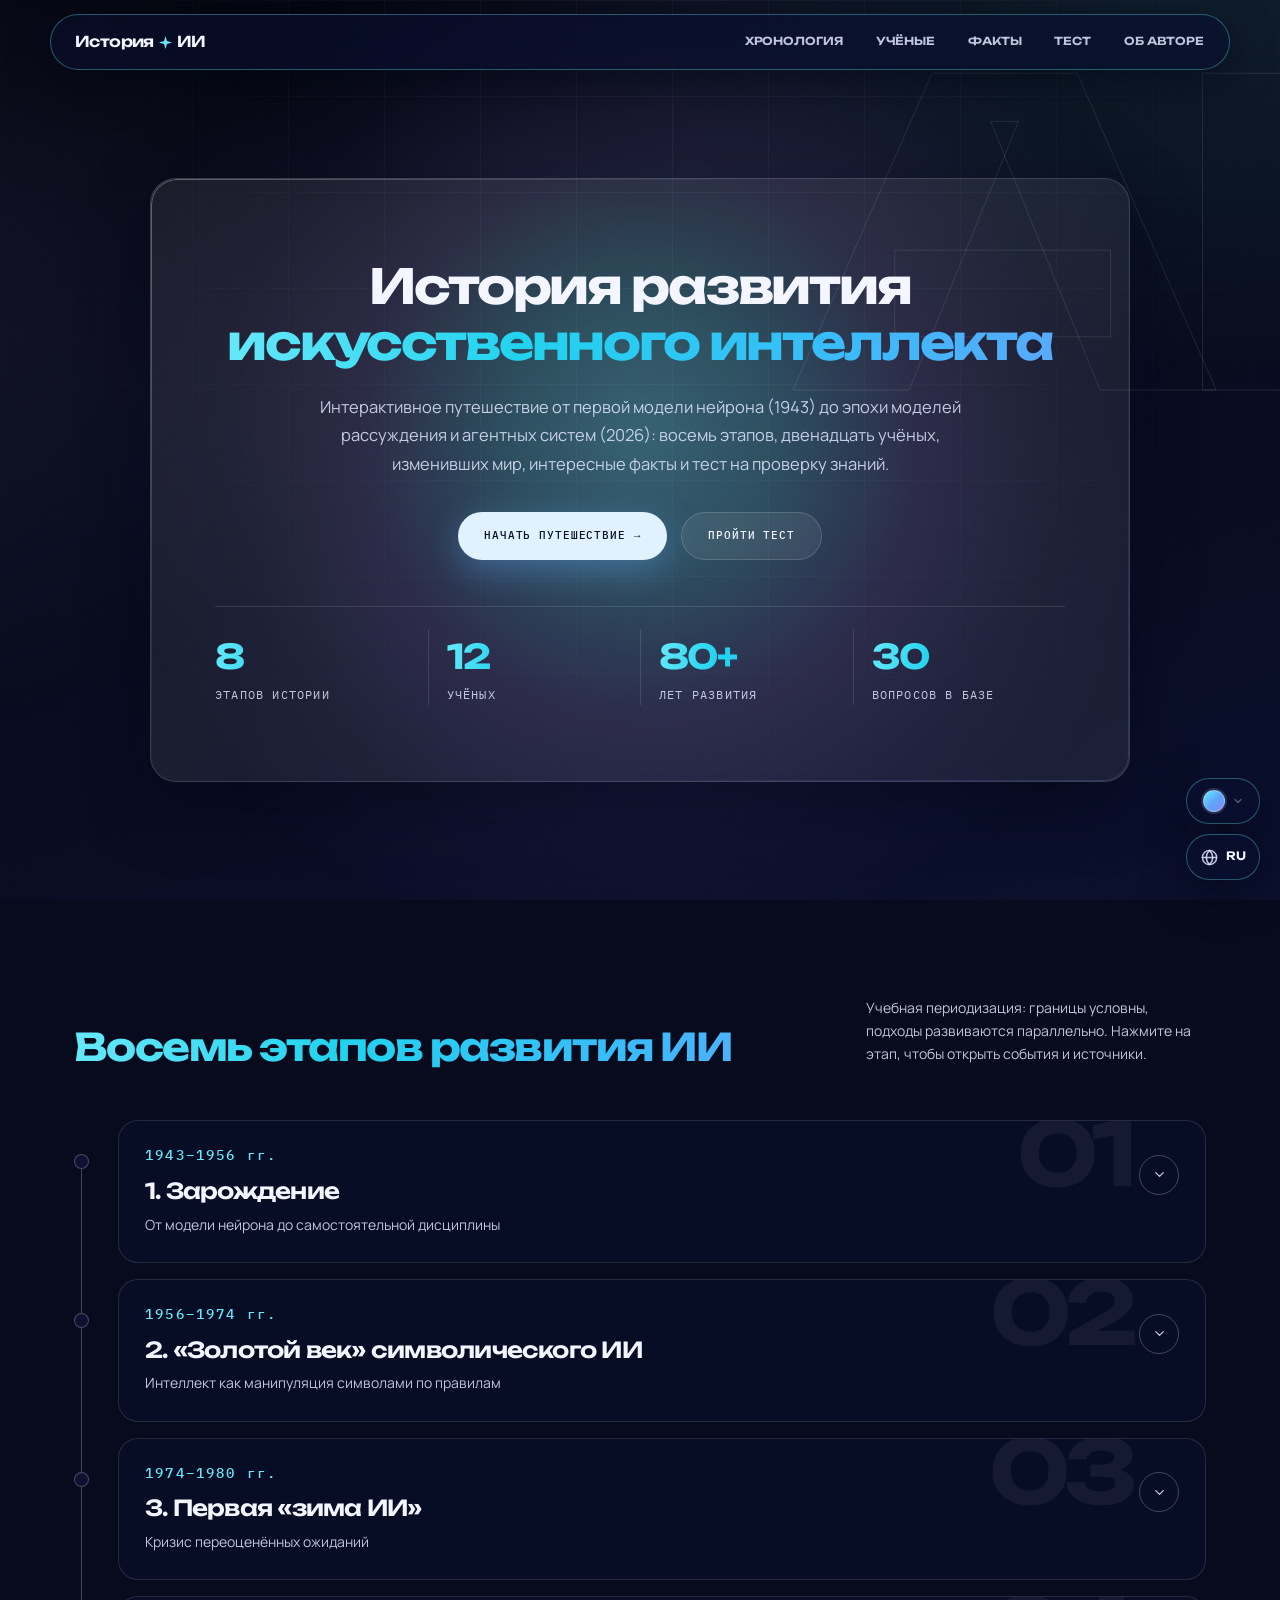
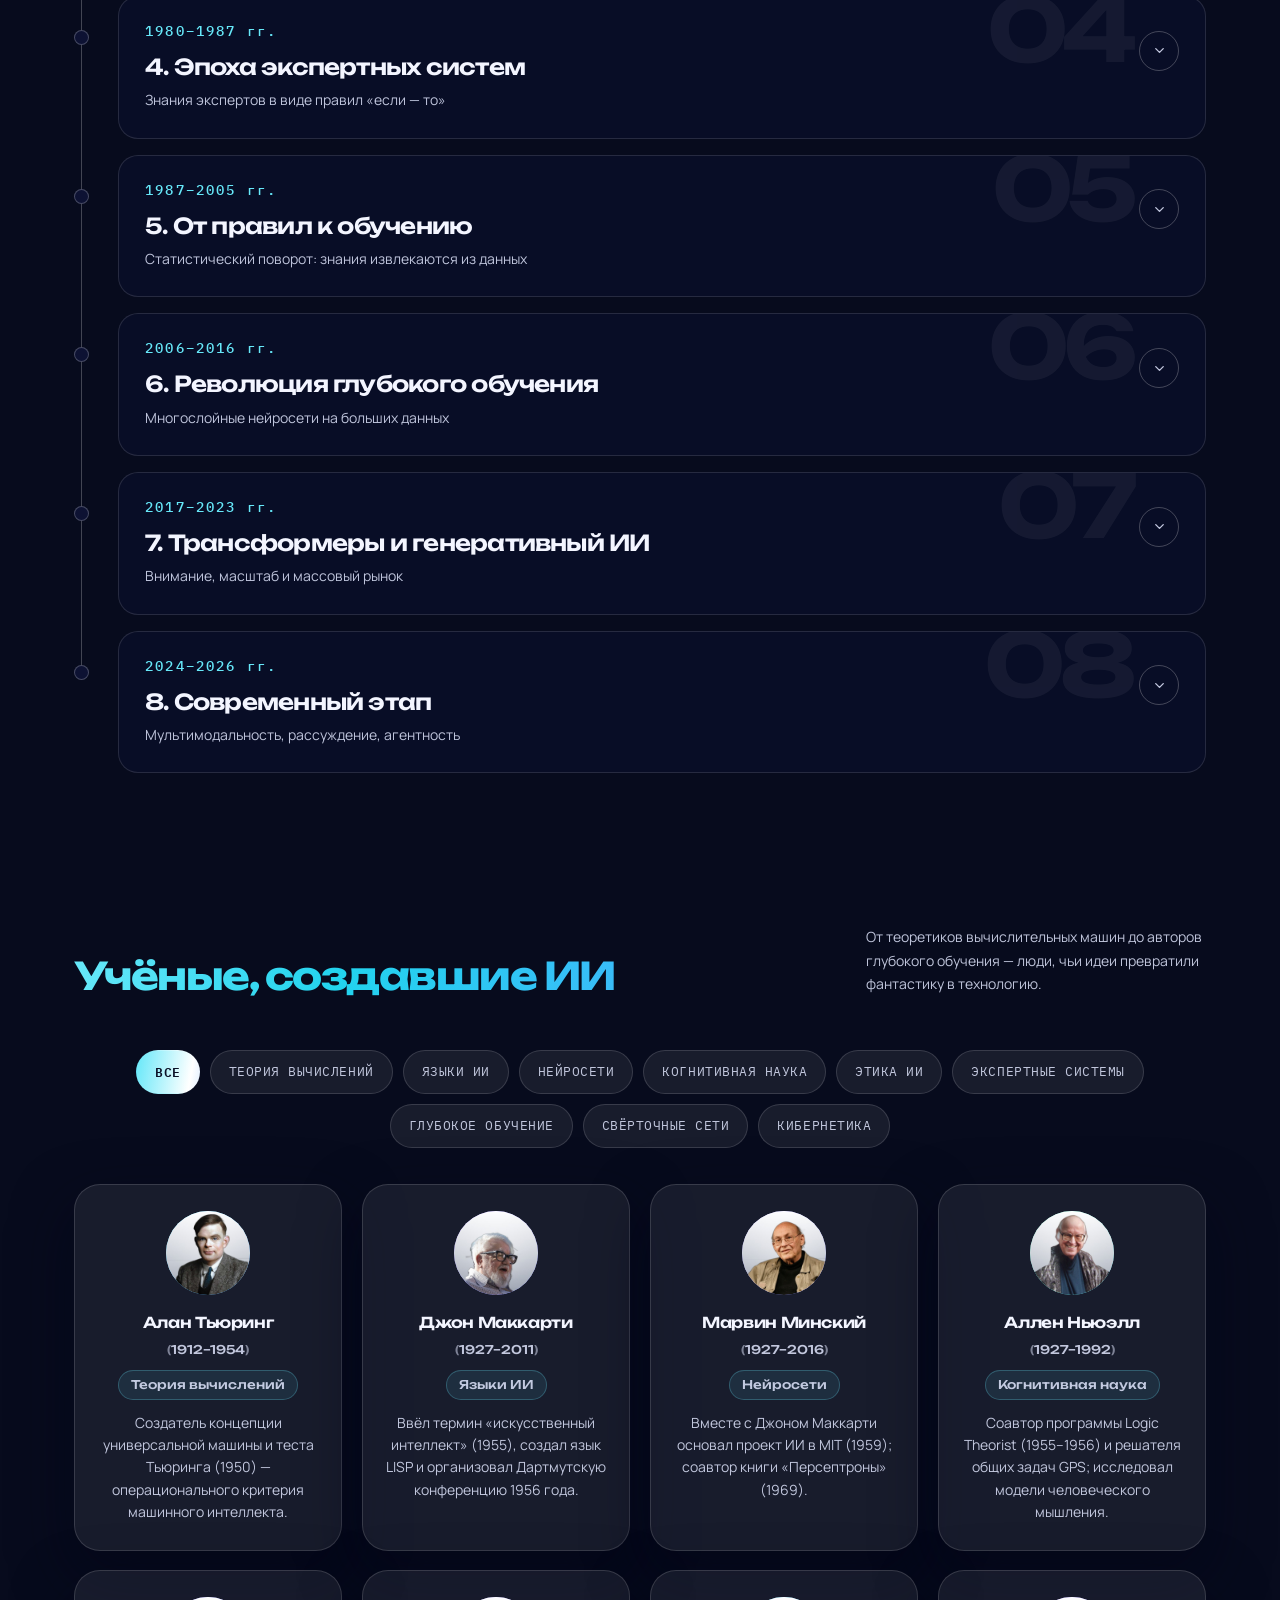
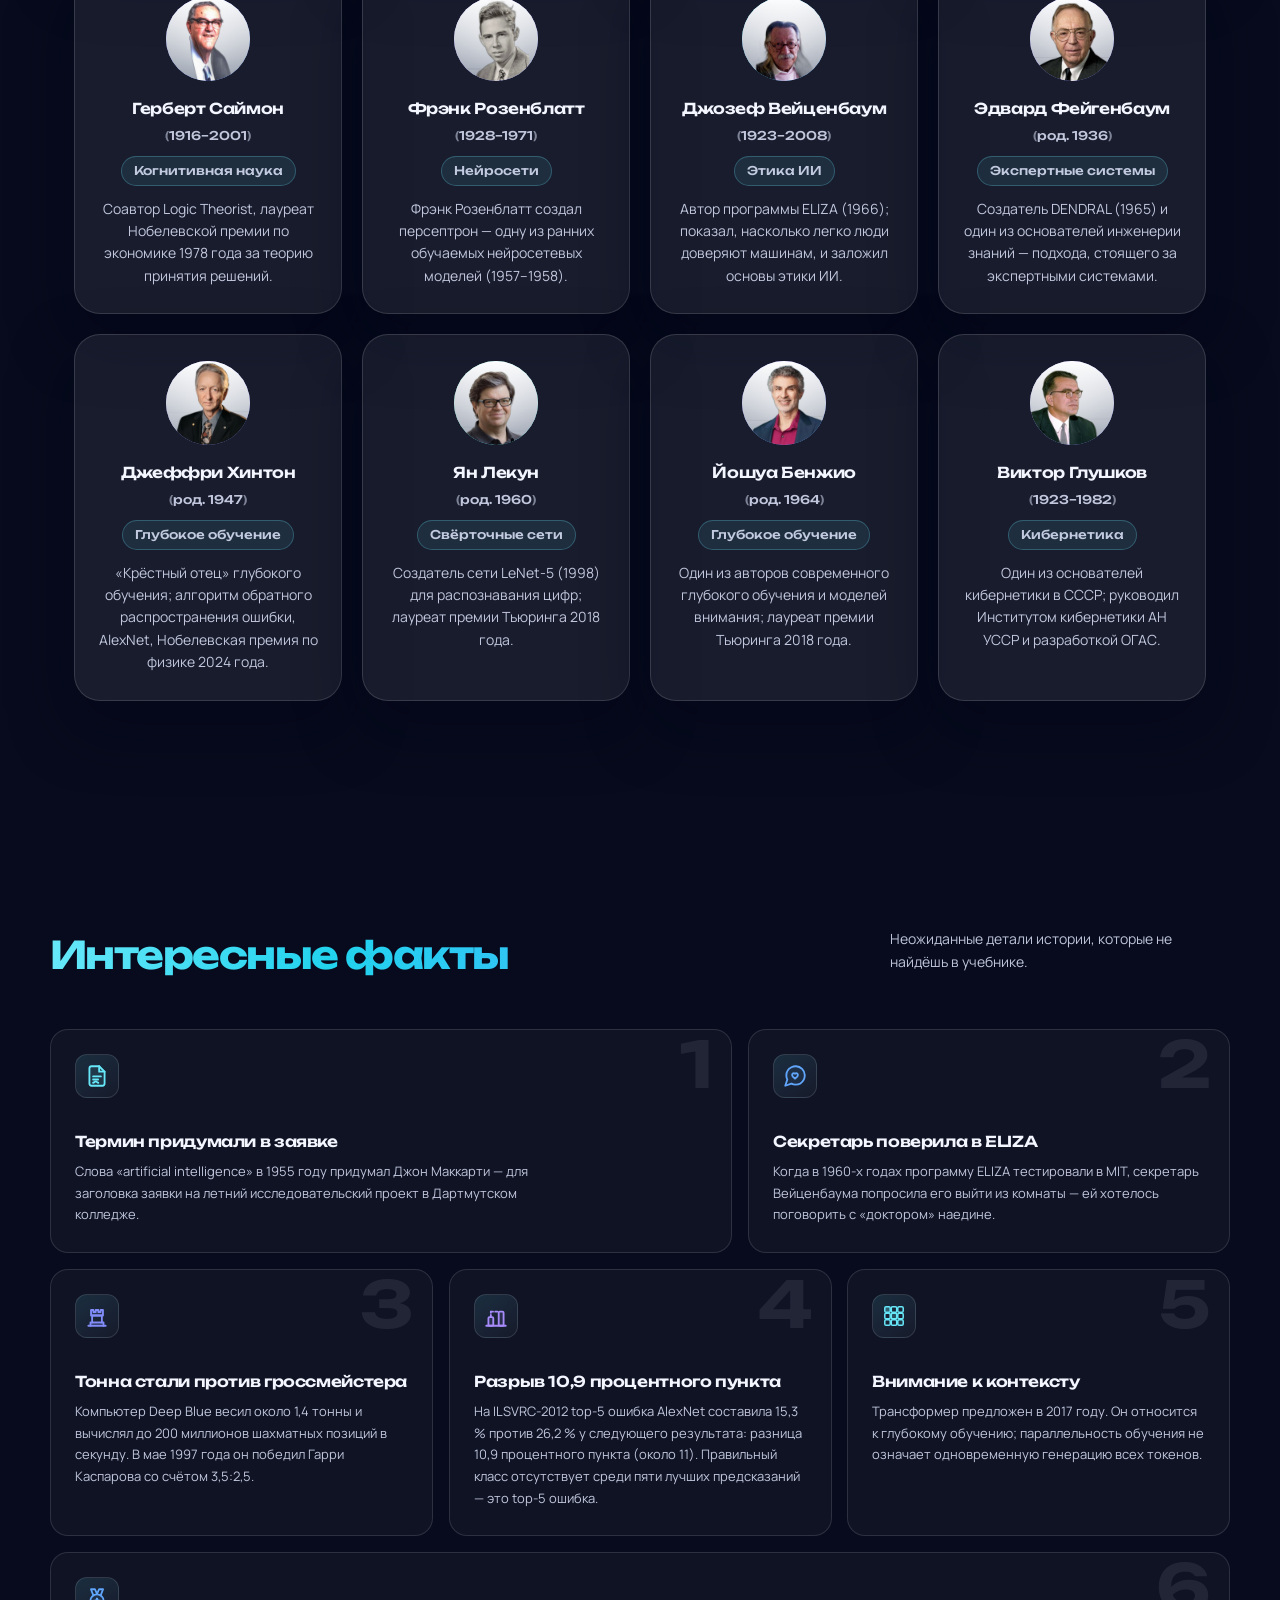
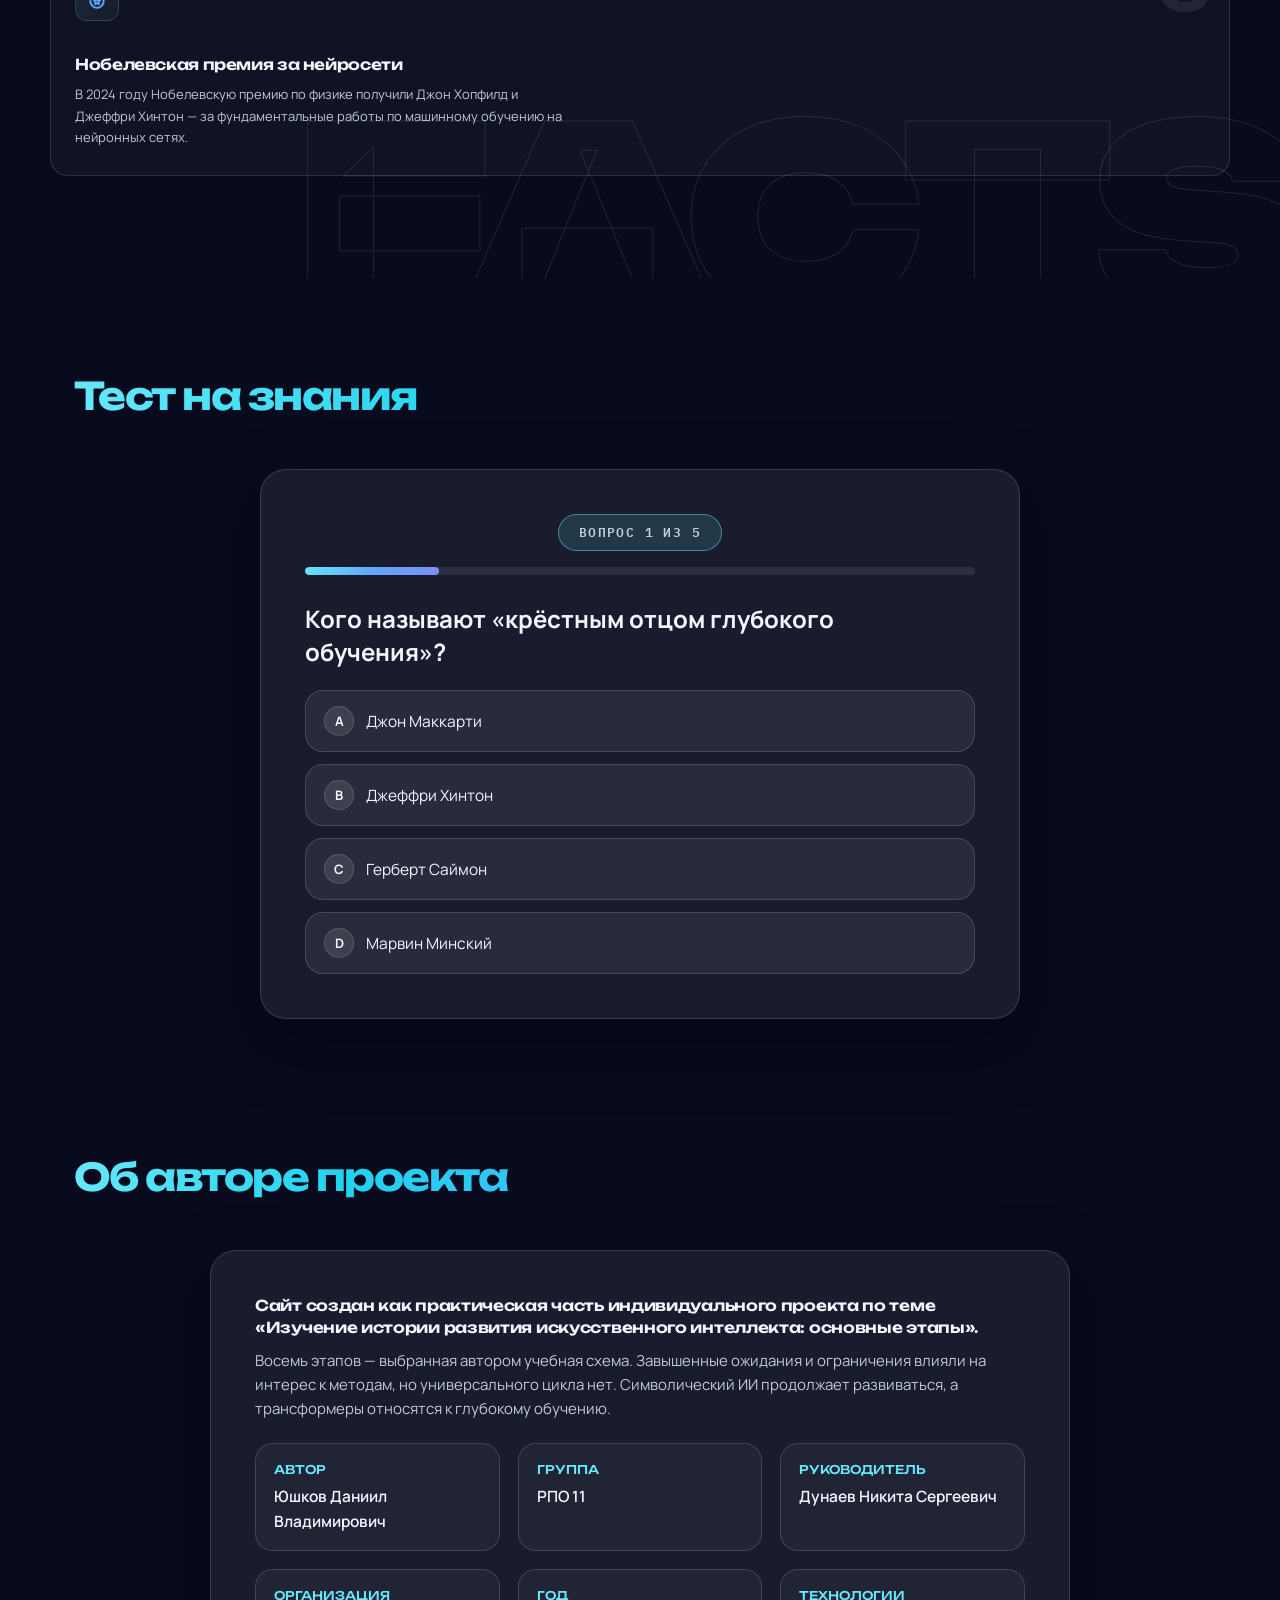
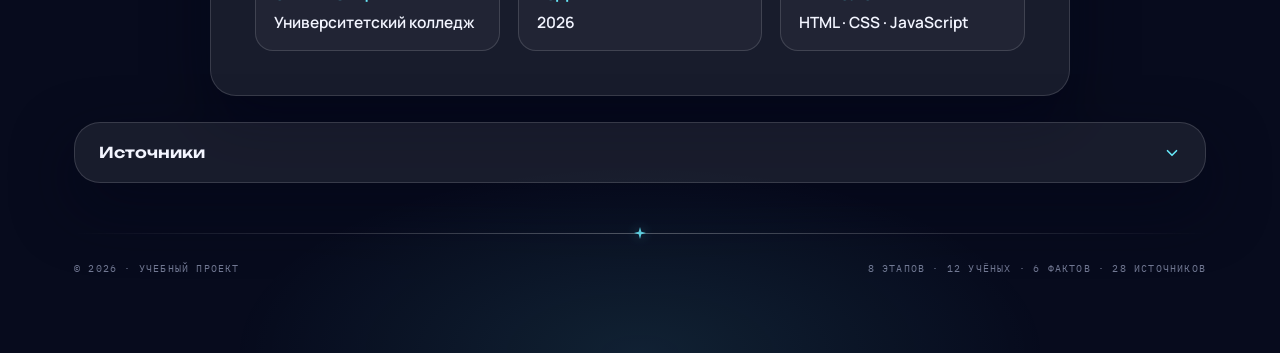
==== index.html @ b9bc478d "version 28 (ядро, AI на мобиле, факты) (12.11.2026)" ====
<!DOCTYPE html>
<!-- История развития искусственного интеллекта · version 28 (ядро, AI на мобиле, факты) (12.11.2026) -->
<html lang="ru">
<head>
<meta charset="UTF-8">
<meta name="viewport" content="width=device-width, initial-scale=1.0">
<meta name="theme-color" content="#070b1d">
<script>try{var st=localStorage.getItem("site-theme");if(st)document.documentElement.setAttribute("data-theme",st);}catch(e){}</script>
<title>История развития искусственного интеллекта — интерактивный учебный сайт</title>
<meta name="description" content="Интерактивный учебный сайт об истории искусственного интеллекта: восемь этапов развития с 1943 по 2026 год, двенадцать учёных, интересные факты и тест на знания.">
<meta property="og:type" content="website">
<meta property="og:locale" content="ru_RU">
<meta property="og:url" content="https://seyuga.ru/">
<meta property="og:title" content="История развития искусственного интеллекта">
<meta property="og:description" content="Восемь этапов развития ИИ, двенадцать учёных, интересные факты и тест на знания.">
<meta property="og:image" content="https://seyuga.ru/og.png">
<meta property="og:image:width" content="1200">
<meta property="og:image:height" content="630">
<meta property="og:image:alt" content="История развития искусственного интеллекта: 1943–2026, восемь этапов">
<meta name="twitter:card" content="summary_large_image">
<link rel="icon" type="image/svg+xml" href="data:image/svg+xml,%3Csvg xmlns='http://www.w3.org/2000/svg' viewBox='0 0 32 32'%3E%3Cdefs%3E%3ClinearGradient id='g' x1='0' y1='0' x2='1' y2='1'%3E%3Cstop offset='0' stop-color='%2367e8f9'/%3E%3Cstop offset='.55' stop-color='%2360a5fa'/%3E%3Cstop offset='1' stop-color='%23818cf8'/%3E%3C/linearGradient%3E%3C/defs%3E%3Ccircle cx='16' cy='16' r='13' fill='url(%23g)'/%3E%3Ccircle cx='16' cy='16' r='5' fill='%230b1026'/%3E%3C/svg%3E">
<style>
/* Встроенные шрифты: Unbounded / Manrope / IBM Plex Mono (без интернета) */
/* cyrillic-ext */
@font-face {
  font-family: 'IBM Plex Mono';
  font-style: normal;
  font-weight: 400;
  font-display: swap;
  src: url([data-uri]) format('woff2');
  unicode-range: U+0460-052F, U+1C80-1C8A, U+20B4, U+2DE0-2DFF, U+A640-A69F, U+FE2E-FE2F;
}
/* cyrillic */
@font-face {
  font-family: 'IBM Plex Mono';
  font-style: normal;
  font-weight: 400;
  font-display: swap;
  src: url([data-uri]) format('woff2');
  unicode-range: U+0301, U+0400-045F, U+0490-0491, U+04B0-04B1, U+2116;
}
/* latin-ext */
@font-face {
  font-family: 'IBM Plex Mono';
  font-style: normal;
  font-weight: 400;
  font-display: swap;
  src: url([data-uri]) format('woff2');
  unicode-range: U+0100-02BA, U+02BD-02C5, U+02C7-02CC, U+02CE-02D7, U+02DD-02FF, U+0304, U+0308, U+0329, U+1D00-1DBF, U+1E00-1E9F, U+1EF2-1EFF, U+2020, U+20A0-20AB, U+20AD-20C4, U+2113, U+2C60-2C7F, U+A720-A7FF;
}
/* latin */
@font-face {
  font-family: 'IBM Plex Mono';
  font-style: normal;
  font-weight: 400;
  font-display: swap;
  src: url([data-uri]) format('woff2');
  unicode-range: U+0000-00FF, U+0131, U+0152-0153, U+02BB-02BC, U+02C6, U+02DA, U+02DC, U+0304, U+0308, U+0329, U+2000-206F, U+20AC, U+2122, U+2191, U+2193, U+2212, U+2215, U+FEFF, U+FFFD;
}
/* cyrillic-ext */
@font-face {
  font-family: 'IBM Plex Mono';
  font-style: normal;
  font-weight: 500;
  font-display: swap;
  src: url([data-uri]) format('woff2');
  unicode-range: U+0460-052F, U+1C80-1C8A, U+20B4, U+2DE0-2DFF, U+A640-A69F, U+FE2E-FE2F;
}
/* cyrillic */
@font-face {
  font-family: 'IBM Plex Mono';
  font-style: normal;
  font-weight: 500;
  font-display: swap;
  src: url([data-uri]) format('woff2');
  unicode-range: U+0301, U+0400-045F, U+0490-0491, U+04B0-04B1, U+2116;
}
/* latin-ext */
@font-face {
  font-family: 'IBM Plex Mono';
  font-style: normal;
  font-weight: 500;
  font-display: swap;
  src: url([data-uri]) format('woff2');
  unicode-range: U+0100-02BA, U+02BD-02C5, U+02C7-02CC, U+02CE-02D7, U+02DD-02FF, U+0304, U+0308, U+0329, U+1D00-1DBF, U+1E00-1E9F, U+1EF2-1EFF, U+2020, U+20A0-20AB, U+20AD-20C4, U+2113, U+2C60-2C7F, U+A720-A7FF;
}
/* latin */
@font-face {
  font-family: 'IBM Plex Mono';
  font-style: normal;
  font-weight: 500;
  font-display: swap;
  src: url([data-uri]) format('woff2');
  unicode-range: U+0000-00FF, U+0131, U+0152-0153, U+02BB-02BC, U+02C6, U+02DA, U+02DC, U+0304, U+0308, U+0329, U+2000-206F, U+20AC, U+2122, U+2191, U+2193, U+2212, U+2215, U+FEFF, U+FFFD;
}
/* cyrillic-ext */
@font-face {
  font-family: 'IBM Plex Mono';
  font-style: normal;
  font-weight: 600;
  font-display: swap;
  src: url([data-uri]) format('woff2');
  unicode-range: U+0460-052F, U+1C80-1C8A, U+20B4, U+2DE0-2DFF, U+A640-A69F, U+FE2E-FE2F;
}
/* cyrillic */
@font-face {
  font-family: 'IBM Plex Mono';
  font-style: normal;
  font-weight: 600;
  font-display: swap;
  src: url([data-uri]) format('woff2');
  unicode-range: U+0301, U+0400-045F, U+0490-0491, U+04B0-04B1, U+2116;
}
/* latin-ext */
@font-face {
  font-family: 'IBM Plex Mono';
  font-style: normal;
  font-weight: 600;
  font-display: swap;
  src: url([data-uri]) format('woff2');
  unicode-range: U+0100-02BA, U+02BD-02C5, U+02C7-02CC, U+02CE-02D7, U+02DD-02FF, U+0304, U+0308, U+0329, U+1D00-1DBF, U+1E00-1E9F, U+1EF2-1EFF, U+2020, U+20A0-20AB, U+20AD-20C4, U+2113, U+2C60-2C7F, U+A720-A7FF;
}
/* latin */
@font-face {
  font-family: 'IBM Plex Mono';
  font-style: normal;
  font-weight: 600;
  font-display: swap;
  src: url([data-uri]) format('woff2');
  unicode-range: U+0000-00FF, U+0131, U+0152-0153, U+02BB-02BC, U+02C6, U+02DA, U+02DC, U+0304, U+0308, U+0329, U+2000-206F, U+20AC, U+2122, U+2191, U+2193, U+2212, U+2215, U+FEFF, U+FFFD;
}
/* cyrillic-ext */
@font-face {
  font-family: 'Manrope';
  font-style: normal;
  font-weight: 400 800;
  font-display: swap;
  src: url([data-uri]) format('woff2');
  unicode-range: U+0460-052F, U+1C80-1C8A, U+20B4, U+2DE0-2DFF, U+A640-A69F, U+FE2E-FE2F;
}
/* cyrillic */
@font-face {
  font-family: 'Manrope';
  font-style: normal;
  font-weight: 400 800;
  font-display: swap;
  src: url([data-uri]) format('woff2');
  unicode-range: U+0301, U+0400-045F, U+0490-0491, U+04B0-04B1, U+2116;
}
/* latin-ext */
@font-face {
  font-family: 'Manrope';
  font-style: normal;
  font-weight: 400 800;
  font-display: swap;
  src: url([data-uri]) format('woff2');
  unicode-range: U+0100-02BA, U+02BD-02C5, U+02C7-02CC, U+02CE-02D7, U+02DD-02FF, U+0304, U+0308, U+0329, U+1D00-1DBF, U+1E00-1E9F, U+1EF2-1EFF, U+2020, U+20A0-20AB, U+20AD-20C4, U+2113, U+2C60-2C7F, U+A720-A7FF;
}
/* latin */
@font-face {
  font-family: 'Manrope';
  font-style: normal;
  font-weight: 400 800;
  font-display: swap;
  src: url([data-uri]) format('woff2');
  unicode-range: U+0000-00FF, U+0131, U+0152-0153, U+02BB-02BC, U+02C6, U+02DA, U+02DC, U+0304, U+0308, U+0329, U+2000-206F, U+20AC, U+2122, U+2191, U+2193, U+2212, U+2215, U+FEFF, U+FFFD;
}
/* cyrillic-ext */
@font-face {
  font-family: 'Unbounded';
  font-style: normal;
  font-weight: 400 900;
  font-display: swap;
  src: url([data-uri]) format('woff2');
  unicode-range: U+0460-052F, U+1C80-1C8A, U+20B4, U+2DE0-2DFF, U+A640-A69F, U+FE2E-FE2F;
}
/* cyrillic */
@font-face {
  font-family: 'Unbounded';
  font-style: normal;
  font-weight: 400 900;
  font-display: swap;
  src: url([data-uri]) format('woff2');
  unicode-range: U+0301, U+0400-045F, U+0490-0491, U+04B0-04B1, U+2116;
}
/* latin-ext */
@font-face {
  font-family: 'Unbounded';
  font-style: normal;
  font-weight: 400 900;
  font-display: swap;
  src: url([data-uri]) format('woff2');
  unicode-range: U+0100-02BA, U+02BD-02C5, U+02C7-02CC, U+02CE-02D7, U+02DD-02FF, U+0304, U+0308, U+0329, U+1D00-1DBF, U+1E00-1E9F, U+1EF2-1EFF, U+2020, U+20A0-20AB, U+20AD-20C4, U+2113, U+2C60-2C7F, U+A720-A7FF;
}
/* latin */
@font-face {
  font-family: 'Unbounded';
  font-style: normal;
  font-weight: 400 900;
  font-display: swap;
  src: url([data-uri]) format('woff2');
  unicode-range: U+0000-00FF, U+0131, U+0152-0153, U+02BB-02BC, U+02C6, U+02DA, U+02DC, U+0304, U+0308, U+0329, U+2000-206F, U+20AC, U+2122, U+2191, U+2193, U+2212, U+2215, U+FEFF, U+FFFD;
}

:root,
[data-theme="synthora"] {
  color-scheme: dark;
  --bg-0: #070b1d;
  --bg-1: #0d1233;
  --bg-deep-1: #03050e;
  --bg-deep-2: #060a1a;
  --bg-deep-3: #0a0f2c;
  --ink: #f3f5ff;
  --ink-soft: rgba(226, 232, 255, 0.84);
  --ink-faint: rgba(210, 220, 255, 0.52);
  --glass-bg: rgba(255, 255, 255, 0.07);
  --glass-bg-strong: rgba(255, 255, 255, 0.1);
  --glass-border: rgba(255, 255, 255, 0.14);
  --glass-highlight: rgba(255, 255, 255, 0.32);
  --c1: #67e8f9;
  --c2: #60a5fa;
  --c3: #818cf8;
  --c4: #a78bfa;
  --c1-soft: #a5f3fc;
  --c3-soft: #c4b5fd;
  --rgb-1: 103, 232, 249;
  --rgb-2: 96, 165, 250;
  --rgb-3: 129, 140, 248;
  --rgb-4: 167, 139, 250;
  --on-accent: #0b1026;
  --panel: #0d1233;
  --panel-soft: rgba(10, 15, 45, 0.62);
  --panel-solid: #141c47;
  --ring-hole: #0d1233;
  --ok: #6ee7b7;
  --btn-bg: #e0f2fe;
  --grad-main: linear-gradient(135deg, #67e8f9 0%, #60a5fa 52%, #818cf8 100%);
  --grad-shine: linear-gradient(100deg,
    #67e8f9 0%, #22d3ee 12%, #38bdf8 24%, #60a5fa 36%,
    #ffffff 50%,
    #60a5fa 64%, #38bdf8 76%, #22d3ee 88%, #67e8f9 100%);
  --grad-chip: linear-gradient(100deg, #67e8f9 0%, #ffffff 30%, #60a5fa 64%, #67e8f9 100%);
  --shadow-glass: 0 24px 60px rgba(3, 6, 24, 0.55);
  --shadow-nav: rgba(2, 5, 20, 0.5);
  --tool-border: rgba(255, 255, 255, 0.24);
  --radius-lg: 26px;
  --radius-md: 18px;
  --font: "Segoe UI", system-ui, -apple-system, "Helvetica Neue", Arial, sans-serif;
}

/* ---------- Красная палитра ---------- */
[data-theme="red"] {
  --bg-0: #160609;
  --bg-1: #210a10;
  --bg-deep-1: #0d0305;
  --bg-deep-2: #14050a;
  --bg-deep-3: #1f0810;
  --ink: #fff1f2;
  --ink-soft: rgba(255, 228, 230, 0.86);
  --ink-faint: rgba(255, 205, 210, 0.55);
  --glass-bg: rgba(255, 255, 255, 0.07);
  --glass-bg-strong: rgba(255, 255, 255, 0.11);
  --glass-border: rgba(255, 255, 255, 0.15);
  --glass-highlight: rgba(255, 255, 255, 0.3);
  --c1: #fb7185;
  --c2: #f43f5e;
  --c3: #e11d48;
  --c4: #fda4af;
  --c1-soft: #fecdd3;
  --c3-soft: #fda4af;
  --rgb-1: 251, 113, 133;
  --rgb-2: 244, 63, 94;
  --rgb-3: 225, 29, 72;
  --rgb-4: 253, 164, 175;
  --on-accent: #2b050c;
  --panel: #210a10;
  --panel-soft: rgba(45, 10, 18, 0.66);
  --panel-solid: #2d1018;
  --ring-hole: #210a10;
  --ok: #86efac;
  --btn-bg: #ffe4e6;
  --grad-main: linear-gradient(135deg, #fb7185 0%, #f43f5e 52%, #be123c 100%);
  --grad-shine: linear-gradient(100deg,
    #fb7185 0%, #fda4af 12%, #f43f5e 24%, #e11d48 36%,
    #fff1f2 50%,
    #e11d48 64%, #f43f5e 76%, #fda4af 88%, #fb7185 100%);
  --grad-chip: linear-gradient(100deg, #fb7185 0%, #fff1f2 30%, #f43f5e 64%, #fb7185 100%);
  --shadow-glass: 0 24px 60px rgba(24, 3, 8, 0.6);
  --shadow-nav: rgba(20, 3, 7, 0.55);
  --tool-border: rgba(255, 255, 255, 0.26);
}

/* ---------- Чёрно-белая палитра ---------- */
[data-theme="mono"] {
  --bg-0: #0a0a0a;
  --bg-1: #121212;
  --bg-deep-1: #000000;
  --bg-deep-2: #050505;
  --bg-deep-3: #0d0d0d;
  --ink: #ffffff;
  --ink-soft: rgba(255, 255, 255, 0.82);
  --ink-faint: rgba(255, 255, 255, 0.5);
  --glass-bg: rgba(255, 255, 255, 0.06);
  --glass-bg-strong: rgba(255, 255, 255, 0.1);
  --glass-border: rgba(255, 255, 255, 0.18);
  --glass-highlight: rgba(255, 255, 255, 0.4);
  --c1: #e5e5e5;
  --c2: #d4d4d4;
  --c3: #a3a3a3;
  --c4: #f5f5f5;
  --c1-soft: #ffffff;
  --c3-soft: #d4d4d4;
  --rgb-1: 229, 229, 229;
  --rgb-2: 212, 212, 212;
  --rgb-3: 163, 163, 163;
  --rgb-4: 245, 245, 245;
  --on-accent: #0a0a0a;
  --panel: #121212;
  --panel-soft: rgba(18, 18, 18, 0.72);
  --panel-solid: #1b1b1b;
  --ring-hole: #121212;
  --ok: #ffffff;
  --btn-bg: #f5f5f5;
  --grad-main: linear-gradient(135deg, #ffffff 0%, #d4d4d4 52%, #8f8f8f 100%);
  --grad-shine: linear-gradient(100deg,
    #bfbfbf 0%, #e5e5e5 12%, #ffffff 24%, #f0f0f0 36%,
    #ffffff 50%,
    #f0f0f0 64%, #ffffff 76%, #e5e5e5 88%, #bfbfbf 100%);
  --grad-chip: linear-gradient(100deg, #d4d4d4 0%, #ffffff 30%, #bfbfbf 64%, #d4d4d4 100%);
  --shadow-glass: 0 24px 60px rgba(0, 0, 0, 0.7);
  --shadow-nav: rgba(0, 0, 0, 0.6);
  --tool-border: rgba(255, 255, 255, 0.3);
}

/* ---------- Фиолетовая палитра ---------- */
[data-theme="purple"] {
  --bg-0: #171030;
  --bg-1: #211546;
  --bg-deep-1: #0f0a20;
  --bg-deep-2: #130d28;
  --bg-deep-3: #1a1136;
  --ink: #f8f3ff;
  --ink-soft: rgba(241, 233, 255, 0.84);
  --ink-faint: rgba(226, 214, 255, 0.52);
  --glass-bg: rgba(255, 255, 255, 0.07);
  --glass-bg-strong: rgba(255, 255, 255, 0.11);
  --glass-border: rgba(255, 255, 255, 0.15);
  --glass-highlight: rgba(255, 255, 255, 0.32);
  --c1: #ad8aff;
  --c2: #c4a5ff;
  --c3: #8b5cf6;
  --c4: #d8c2ff;
  --c1-soft: #cbb2ff;
  --c3-soft: #e2d4ff;
  --rgb-1: 173, 138, 255;
  --rgb-2: 196, 165, 255;
  --rgb-3: 139, 92, 246;
  --rgb-4: 216, 194, 255;
  --on-accent: #12061f;
  --panel: #211546;
  --panel-soft: rgba(33, 21, 70, 0.62);
  --panel-solid: #2a1a55;
  --ring-hole: #211546;
  --ok: #6ee7b7;
  --btn-bg: #efe4ff;
  --grad-main: linear-gradient(135deg, #c9aaff 0%, #ad8aff 52%, #8b5cf6 100%);
  --grad-shine: linear-gradient(100deg,
    #ad8aff 0%, #c9aaff 12%, #e2d4ff 24%, #c4a5ff 36%,
    #ffffff 50%,
    #c4a5ff 64%, #e2d4ff 76%, #c9aaff 88%, #ad8aff 100%);
  --grad-chip: linear-gradient(100deg, #ad8aff 0%, #ffffff 30%, #c4a5ff 64%, #ad8aff 100%);
  --shadow-glass: 0 24px 60px rgba(18, 8, 40, 0.5);
  --shadow-nav: rgba(6, 2, 15, 0.5);
  --tool-border: rgba(255, 255, 255, 0.26);
}

/* ---------- Оранжевая палитра ---------- */
[data-theme="orange"] {
  --bg-0: #150a03;
  --bg-1: #1f1006;
  --bg-deep-1: #0d0501;
  --bg-deep-2: #150a03;
  --bg-deep-3: #1e0e05;
  --ink: #fff7ed;
  --ink-soft: rgba(255, 237, 213, 0.86);
  --ink-faint: rgba(253, 216, 170, 0.56);
  --glass-bg: rgba(255, 255, 255, 0.07);
  --glass-bg-strong: rgba(255, 255, 255, 0.11);
  --glass-border: rgba(255, 255, 255, 0.15);
  --glass-highlight: rgba(255, 255, 255, 0.3);
  --c1: #fdba74;
  --c2: #fb923c;
  --c3: #f97316;
  --c4: #fcd34d;
  --c1-soft: #fed7aa;
  --c3-soft: #fdba74;
  --rgb-1: 253, 186, 116;
  --rgb-2: 251, 146, 60;
  --rgb-3: 249, 115, 22;
  --rgb-4: 252, 211, 77;
  --on-accent: #2a1204;
  --panel: #1f1006;
  --panel-soft: rgba(46, 22, 8, 0.66);
  --panel-solid: #27150a;
  --ring-hole: #1f1006;
  --ok: #86efac;
  --btn-bg: #ffedd5;
  --grad-main: linear-gradient(135deg, #fdba74 0%, #fb923c 52%, #ea580c 100%);
  --grad-shine: linear-gradient(100deg,
    #fdba74 0%, #fed7aa 12%, #fb923c 24%, #f97316 36%,
    #fff7ed 50%,
    #f97316 64%, #fb923c 76%, #fed7aa 88%, #fdba74 100%);
  --grad-chip: linear-gradient(100deg, #fdba74 0%, #fff7ed 30%, #fb923c 64%, #fdba74 100%);
  --shadow-glass: 0 24px 60px rgba(20, 7, 2, 0.6);
  --shadow-nav: rgba(18, 7, 2, 0.55);
  --tool-border: rgba(255, 255, 255, 0.26);
}

/* ---------- Зелёная палитра ---------- */
[data-theme="green"] {
  --bg-0: #04120c;
  --bg-1: #082018;
  --bg-deep-1: #020b06;
  --bg-deep-2: #04120c;
  --bg-deep-3: #071c14;
  --ink: #ecfdf5;
  --ink-soft: rgba(209, 250, 229, 0.86);
  --ink-faint: rgba(167, 243, 208, 0.54);
  --glass-bg: rgba(255, 255, 255, 0.07);
  --glass-bg-strong: rgba(255, 255, 255, 0.11);
  --glass-border: rgba(255, 255, 255, 0.15);
  --glass-highlight: rgba(255, 255, 255, 0.3);
  --c1: #6ee7b7;
  --c2: #34d399;
  --c3: #10b981;
  --c4: #a7f3d0;
  --c1-soft: #a7f3d0;
  --c3-soft: #6ee7b7;
  --rgb-1: 110, 231, 183;
  --rgb-2: 52, 211, 153;
  --rgb-3: 16, 185, 129;
  --rgb-4: 167, 243, 208;
  --on-accent: #03251a;
  --panel: #082018;
  --panel-soft: rgba(6, 32, 24, 0.66);
  --panel-solid: #10382b;
  --ring-hole: #082018;
  --ok: #bbf7d0;
  --btn-bg: #d1fae5;
  --grad-main: linear-gradient(135deg, #6ee7b7 0%, #34d399 52%, #059669 100%);
  --grad-shine: linear-gradient(100deg,
    #6ee7b7 0%, #a7f3d0 12%, #34d399 24%, #10b981 36%,
    #ecfdf5 50%,
    #10b981 64%, #34d399 76%, #a7f3d0 88%, #6ee7b7 100%);
  --grad-chip: linear-gradient(100deg, #6ee7b7 0%, #ecfdf5 30%, #34d399 64%, #6ee7b7 100%);
  --shadow-glass: 0 24px 60px rgba(2, 15, 10, 0.6);
  --shadow-nav: rgba(2, 14, 9, 0.55);
  --tool-border: rgba(255, 255, 255, 0.26);
}

* { margin: 0; padding: 0; box-sizing: border-box; }
html { scroll-behavior: smooth; }
body {
  font-family: var(--font);
  background: var(--bg-0);
  color: var(--ink);
  overflow-x: hidden;
  line-height: 1.6;
}

/* ---------- Выделение текста ---------- */
::selection { background: rgba(var(--rgb-1), 0.35); color: #ffffff; text-shadow: none; }
::-moz-selection { background: rgba(var(--rgb-1), 0.35); color: #ffffff; }
.section-title::selection, .hero-title .grad::selection, .stat-num::selection,
.result-ring span::selection, .nav-brand::selection {
  -webkit-text-fill-color: #ffffff; color: #ffffff;
}
section[id], header[id] { scroll-margin-top: 96px; }

/* ---------- Фон: жидкие градиентные пятна ---------- */
.bg-orbs { position: fixed; inset: 0; z-index: -2; overflow: hidden; background:
  radial-gradient(1100px 760px at 86% -12%, rgba(var(--rgb-1), 0.06), transparent 62%),
  radial-gradient(900px 640px at -12% 32%, rgba(var(--rgb-4), 0.07), transparent 62%),
  linear-gradient(165deg, var(--bg-deep-1) 0%, var(--bg-deep-2) 42%, var(--bg-deep-3) 100%);
}
.orb-solo { position: absolute; left: 50%; top: 50%; width: 88vmax; height: 88vmax;
  margin: -44vmax 0 0 -44vmax; border-radius: 50%; pointer-events: none;
  background: radial-gradient(circle at 50% 50%,
    rgba(var(--rgb-1), 0.40) 0%,
    rgba(var(--rgb-2), 0.32) 17%,
    rgba(var(--rgb-3), 0.20) 34%,
    rgba(var(--rgb-3), 0.07) 52%,
    rgba(var(--rgb-3), 0) 70%);
  transform: translateZ(0) scale(1);
  will-change: transform;
  animation: orb-breath 18s ease-in-out infinite; }

@keyframes orb-breath {
  0%, 100% { transform: translateZ(0) scale(0.82); }
  50% { transform: translateZ(0) scale(1.3); }
}
.grain { position: fixed; inset: 0; z-index: -1; pointer-events: none; opacity: 0.22;
  background-image: url("data:image/svg+xml,%3Csvg xmlns='http://www.w3.org/2000/svg' width='180' height='180'%3E%3Cfilter id='n'%3E%3CfeTurbulence type='fractalNoise' baseFrequency='0.85' numOctaves='2' stitchTiles='stitch'/%3E%3CfeColorMatrix type='saturate' values='0'/%3E%3C/filter%3E%3Crect width='180' height='180' filter='url(%23n)' opacity='0.55'/%3E%3C/svg%3E");
  background-size: 180px 180px; background-repeat: repeat; }

/* ---------- Навигация ---------- */
.nav { position: fixed; top: 14px; left: 50%; transform: translateX(-50%); z-index: 100;
  display: flex; align-items: center; gap: 22px;
  max-width: calc(100vw - 24px); }
/* плашки у бренда и у ссылок — отдельные, фон рисуется псевдоэлементами */
.nav-brand::before,
.nav-links::before {
  content: ""; position: absolute; border-radius: 999px;
  background: var(--panel-soft); border: 1px solid var(--glass-border);
  box-shadow: 0 12px 40px var(--shadow-nav);
  backdrop-filter: blur(24px) saturate(160%); -webkit-backdrop-filter: blur(24px) saturate(160%);
  pointer-events: none; z-index: -1;
}
.nav-brand::before { inset: 0; }
.nav-links::before { inset: -9px -12px; }
.nav-brand, .nav-links, .nav-burger { position: relative; z-index: 1; }
.nav-brand { display: flex; align-items: center; gap: 9px; font-weight: 700; letter-spacing: 0.4px;
  padding: 16px 18px; color: var(--ink); text-decoration: none; white-space: nowrap; }
/* «Живая точка» удалена: вместо неё вращающаяся четырёхконечная звезда (redesign.css) */
.nav-links { display: flex; gap: 2px; flex-wrap: nowrap; position: relative; }
.nav-links a { color: var(--ink-soft); text-decoration: none; font-size: 14px; padding: 7px 13px;
  border-radius: 999px; transition: color 0.28s ease, background-color 0.28s ease; white-space: nowrap; position: relative; z-index: 1; }
.nav-links a:hover { color: var(--ink); background: var(--glass-bg-strong); }
.nav-links a.active { color: var(--on-accent); background: transparent; font-weight: 600; }
.nav-indicator { position: absolute; top: 0; left: 0; height: 100%; width: 0; border-radius: 999px;
  background: linear-gradient(135deg, var(--c1-soft), var(--c3-soft)); opacity: 0; pointer-events: none; z-index: 0;
  transition: transform 0.24s cubic-bezier(0.22, 1, 0.36, 1), width 0.24s cubic-bezier(0.22, 1, 0.36, 1), opacity 0.2s ease; }
.nav-burger { display: none; }

/* ---------- Общие элементы ---------- */
.glass { background: var(--glass-bg); border: 1px solid var(--glass-border);
  border-radius: var(--radius-lg); box-shadow: var(--shadow-glass); }
.section { padding: 96px 24px 40px; max-width: 1180px; margin: 0 auto; }
.section-head { text-align: center; margin-bottom: 46px; }

.section-title { font-size: clamp(28px, 4vw, 42px); font-weight: 800; line-height: 1.15;
  background: var(--grad-main); -webkit-background-clip: text; background-clip: text; color: transparent; }
.section-sub { color: var(--ink-soft); max-width: 640px; margin: 14px auto 0; font-size: 16px; }
.reveal { opacity: 0; transform: translateY(34px); transition: opacity 0.8s ease, transform 0.8s cubic-bezier(0.22, 1, 0.36, 1); }
.reveal.visible { opacity: 1; transform: translateY(0); }

/* ---------- Hero ---------- */
.hero { min-height: 100svh; display: flex; align-items: center; justify-content: center;
  padding: 120px 24px 60px; position: relative; }
.hero-card { padding: clamp(28px, 5vw, 64px); max-width: 980px; width: 100%; text-align: center; position: relative; overflow: hidden;
  display: flex; flex-direction: column; justify-content: center; min-height: 604px; }
.hero-card::before { content: ""; position: absolute; inset: 0; border-radius: var(--radius-lg);
  padding: 1px; background: linear-gradient(135deg, var(--glass-highlight), transparent 40%, transparent 60%, rgba(var(--rgb-3), 0.22));
  -webkit-mask: linear-gradient(#fff 0 0) content-box, linear-gradient(#fff 0 0); -webkit-mask-composite: xor; mask-composite: exclude;
  pointer-events: none; }
.hero-title { font-size: clamp(30px, 5.2vw, 56px); font-weight: 900; line-height: 1.08; letter-spacing: -0.5px; margin-top: 4px; }
.hero-title .grad { background: var(--grad-main); -webkit-background-clip: text; background-clip: text; color: transparent; }
.hero-text { color: var(--ink-soft); font-size: clamp(15px, 2vw, 18px); max-width: 680px; margin: 22px auto 0; }
.hero-actions { display: flex; gap: 14px; justify-content: center; flex-wrap: wrap; margin-top: 34px; }
.btn { display: inline-flex; align-items: center; gap: 9px; padding: 13px 26px; border-radius: 999px;
  font-size: 15px; font-weight: 600; text-decoration: none; cursor: pointer; border: none;
  transition: box-shadow 0.25s ease, background-color 0.25s ease, border-color 0.25s ease; font-family: var(--font); }
.btn:active { transform: scale(0.97); }
.btn-primary { color: var(--on-accent); background: var(--btn-bg);
  box-shadow: 0 10px 34px rgba(var(--rgb-2), 0.38); }
.btn-primary:hover { box-shadow: 0 16px 48px rgba(var(--rgb-3), 0.62); }
.btn-ghost { color: var(--ink); background: var(--glass-bg); border: 1px solid var(--glass-border); }
.btn-ghost:hover { background: var(--glass-bg-strong); border-color: rgba(255, 255, 255, 0.3); }
.hero-stats { display: flex; justify-content: center; gap: clamp(18px, 4vw, 54px); margin-top: 46px; flex-wrap: wrap; }
.stat { text-align: center; }
.stat-num { font-size: clamp(26px, 3.4vw, 40px); font-weight: 800;
  background: var(--grad-main); -webkit-background-clip: text; background-clip: text; color: transparent; }
.stat-label { font-size: 13px; color: var(--ink-faint); margin-top: 2px; }
/* ---------- Хронология ---------- */
.timeline { position: relative; padding-left: 34px; --tl-start: 34px; --tl-end: 100%; }
.timeline::before { content: ""; position: absolute; left: 11px; top: var(--tl-start); height: calc(var(--tl-end) - var(--tl-start)); width: 2px;
  background: linear-gradient(180deg, var(--c1), var(--c3)); border-radius: 2px; opacity: 0.55; }
.tl-progress { position: absolute; left: 11px; top: var(--tl-start); width: 2px; height: 0;
  background: linear-gradient(180deg, var(--c1-soft), var(--c3-soft)); border-radius: 2px; box-shadow: 0 0 12px rgba(var(--rgb-1), 0.8);
  transition: height 0.2s linear; }
.tl-item { position: relative; margin-bottom: 22px; }
.tl-node { position: absolute; left: -30px; top: 26px; width: 16px; height: 16px; border-radius: 50%;
  background: var(--bg-1); border: 2px solid var(--c4); transition: all 0.3s ease; z-index: 2; }
.tl-item.active .tl-node { background: linear-gradient(135deg, var(--c1-soft), var(--c3-soft)); border-color: #fff;
  box-shadow: 0 0 0 6px rgba(var(--rgb-4), 0.22), 0 0 18px rgba(var(--rgb-1), 0.9); transform: scale(1.15); }
.tl-node::after { content: ""; position: absolute; inset: -5px; border-radius: 50%;
  border: 1px solid rgba(var(--rgb-1), 0.75); opacity: 0; pointer-events: none; }
.tl-item.active .tl-node::after { animation: node-ping 1.9s cubic-bezier(0.22, 1, 0.36, 1) infinite; }
@keyframes node-ping { 0% { transform: scale(0.55); opacity: 0.9; } 80%, 100% { transform: scale(1.55); opacity: 0; } }
.tl-card { padding: 20px 24px; cursor: pointer; transition: transform 0.3s ease, background 0.3s ease, border-color 0.3s ease; }
.tl-card:hover { background: var(--glass-bg-strong); border-color: rgba(255, 255, 255, 0.28); }
.tl-item.active .tl-card { background: var(--glass-bg-strong); border-color: rgba(var(--rgb-3), 0.5); }
.tl-head { display: flex; flex-direction: column; align-items: center; text-align: center; gap: 9px; position: relative; padding-right: 26px; }
.tl-name { font-size: 19px; font-weight: 700; }
.tl-years { font-size: 13px; font-weight: 700; color: var(--c1); letter-spacing: 0; white-space: nowrap;
  padding: 4px 14px; border-radius: 999px; background: rgba(var(--rgb-1), 0.1); border: 1px solid rgba(var(--rgb-1), 0.32); }
.tl-tagline { color: var(--ink-soft); font-size: 14.5px; margin-top: 10px; text-align: center; }
.tl-toggle { position: absolute; right: 0; top: 2px; color: var(--ink-faint); font-size: 13px; transition: transform 0.45s cubic-bezier(0.25, 1, 0.3, 1), color 0.3s ease; }
.tl-toggle svg { width: 15px; height: 15px; display: block; }
.tl-item.active .tl-toggle { transform: rotate(180deg); color: var(--c1); }
.tl-details { max-height: 0; overflow: hidden; opacity: 0;
  transition: max-height 0.62s cubic-bezier(0.45, 0, 0.25, 1), opacity 0.5s ease 0.06s; }
.tl-item.active .tl-details { max-height: 420px; opacity: 1; }
.tl-details-inner { padding-top: 16px; margin-top: 14px; border-top: 1px dashed rgba(255, 255, 255, 0.16); }
.tl-events { list-style: none; display: grid; gap: 9px; }
.tl-events li { display: flex; gap: 12px; font-size: 14.5px; color: var(--ink-soft); align-items: flex-start; }
.tl-events .yr { flex: 0 0 58px; font-weight: 700; color: var(--c4); font-size: 13.5px; padding-top: 1px; }
.tl-meaning { margin-top: 16px; font-size: 14.5px; color: var(--ink); text-align: center;
  background: linear-gradient(135deg, rgba(var(--rgb-1), 0.12), rgba(var(--rgb-3), 0.1));
  border: 1px solid rgba(var(--rgb-1), 0.3); border-radius: var(--radius-md); padding: 14px 18px; }
.tl-meaning b { color: var(--c1); display: block; font-size: 11.5px; letter-spacing: 1.6px; text-transform: uppercase; margin-bottom: 5px; }

/* ---------- Учёные ---------- */
.filters { display: grid; grid-template-columns: repeat(5, max-content); justify-content: center; gap: 10px; margin: 0 auto 36px; }
.chip { padding: 9px 18px; border-radius: 999px; font-size: 14px; color: var(--ink-soft); cursor: pointer;
  background: var(--glass-bg); border: 1px solid var(--glass-border); transition: all 0.25s ease; font-family: var(--font); }
.chip:hover { color: var(--ink); background: var(--glass-bg-strong); }
.chip.active { color: var(--on-accent); background: linear-gradient(135deg, var(--c1-soft), var(--c3-soft)); border-color: transparent; font-weight: 700; }
.scientists { display: grid; grid-template-columns: repeat(auto-fill, minmax(255px, 1fr)); gap: 20px; }
.scientist { padding: 26px 22px; text-align: center;
  transition: box-shadow 0.35s ease, border-color 0.35s ease, opacity 0.35s ease; }
.scientist:hover { box-shadow: 0 26px 64px rgba(var(--rgb-1), 0.22); border-color: rgba(var(--rgb-1), 0.34); }
.avatar { width: 84px; height: 84px; margin: 0 auto 16px; border-radius: 50%; display: flex; align-items: center;
  justify-content: center; font-size: 26px; font-weight: 800; color: var(--on-accent); position: relative; }

.avatar img { position: absolute; inset: 0; width: 100%; height: 100%; object-fit: cover; border-radius: 50%; z-index: 1; }

.av-1 { background: linear-gradient(135deg, var(--c1), var(--c2)); }
.av-2 { background: linear-gradient(135deg, var(--c4), var(--c3)); }
.av-3 { background: linear-gradient(135deg, var(--c3-soft), var(--c3)); }
.av-4 { background: linear-gradient(135deg, var(--ok), var(--c1)); }
.av-5 { background: linear-gradient(135deg, var(--c4), var(--c2)); }
.av-6 { background: linear-gradient(135deg, var(--c3-soft), var(--c3)); }
.sci-name { font-size: 17.5px; font-weight: 700; }
.sci-years { font-size: 13px; color: var(--ink-faint); margin-top: 3px; }
.sci-field { display: inline-block; font-size: 12px; color: var(--c1); margin-top: 10px;
  padding: 4px 12px; border-radius: 999px; background: rgba(var(--rgb-1), 0.09); border: 1px solid rgba(var(--rgb-1), 0.25); }
.sci-desc { font-size: 14px; color: var(--ink-soft); margin-top: 12px; }
.scientist.hidden { display: none; }

/* ---------- Факты ---------- */
.facts { display: grid; grid-template-columns: repeat(auto-fill, minmax(300px, 1fr)); gap: 20px; }
.fact { padding: 24px; position: relative; overflow: hidden; transition: border-color 0.3s ease, box-shadow 0.3s ease; }
.fact:hover { border-color: rgba(var(--rgb-3), 0.5); box-shadow: 0 18px 44px rgba(var(--rgb-1), 0.13); }
.fact-icon { width: 46px; height: 46px; border-radius: 14px; display: flex; align-items: center; justify-content: center;
  margin-bottom: 14px; background: var(--glass-bg-strong); border: 1px solid var(--glass-border);
  color: var(--c1); transition: transform 0.35s cubic-bezier(0.22, 1, 0.36, 1), border-color 0.35s ease, box-shadow 0.35s ease; }
.fact-icon svg { width: 24px; height: 24px; display: block; }
.fact:hover .fact-icon { border-color: rgba(255, 255, 255, 0.3);
  box-shadow: 0 0 26px rgba(var(--rgb-1), 0.3); }
.fact-title { font-size: 16.5px; font-weight: 700; margin-bottom: 8px; }
.fact-text { font-size: 14px; color: var(--ink-soft); }
.fact-num { position: absolute; right: 14px; top: 6px; font-size: 64px; font-weight: 900; opacity: 0.07; pointer-events: none; }

/* ---------- Тест ---------- */
.quiz { max-width: 760px; margin: 0 auto; padding: clamp(24px, 4vw, 44px); }
.quiz-head { display: flex; justify-content: center; align-items: center; margin-bottom: 16px; }
.quiz-step { font-size: 13.5px; font-weight: 700; color: var(--ink); letter-spacing: 1.4px; text-transform: uppercase;
  padding: 7px 20px; border-radius: 999px; background: rgba(var(--rgb-1), 0.14); border: 1px solid rgba(var(--rgb-1), 0.45); }
.quiz-bar { height: 8px; border-radius: 999px; background: rgba(255, 255, 255, 0.09); overflow: hidden; margin-bottom: 28px; }
.quiz-bar-fill { height: 100%; width: 0; border-radius: 999px; background: var(--grad-main); transition: width 0.5s ease; }
.quiz-question { font-size: clamp(19px, 2.6vw, 24px); font-weight: 700; line-height: 1.35; margin-bottom: 22px; }
.quiz-options { display: grid; gap: 12px; }
.option { text-align: left; padding: 15px 18px; border-radius: var(--radius-md); font-size: 15.5px; cursor: pointer;
  color: var(--ink); background: var(--glass-bg); border: 1px solid var(--glass-border);
  transition: all 0.25s ease; font-family: var(--font); display: flex; align-items: center; gap: 12px; }
.option:hover:not(:disabled) { background: var(--glass-bg-strong); border-color: rgba(var(--rgb-3), 0.6); }
.option .letter { flex: 0 0 30px; height: 30px; border-radius: 50%; display: flex; align-items: center; justify-content: center;
  font-size: 13px; font-weight: 700; background: rgba(255, 255, 255, 0.1); border: 1px solid var(--glass-border); }
/* правильный/неправильный ответ — всегда зелёный и красный, независимо от темы */
.option.correct { background: rgba(34, 197, 94, 0.16); border-color: rgba(74, 222, 128, 0.75); }
.option.correct .letter { background: #4ade80; color: #052e16; border-color: transparent; }
.option.wrong { background: rgba(239, 68, 68, 0.14); border-color: rgba(248, 113, 113, 0.7); }
.option.wrong .letter { background: #f87171; color: #450a0a; border-color: transparent; }
[data-theme="mono"] .avatar img { filter: grayscale(1) contrast(1.06); }
.option:disabled { cursor: default; opacity: 0.85; }
.quiz-explain { margin-top: 18px; padding: 14px 16px; border-radius: var(--radius-md); font-size: 14.5px;
  color: var(--ink-soft); background: rgba(var(--rgb-1), 0.06); border-left: 3px solid var(--c1); display: none; }
.quiz-explain.show { display: block; animation: fade-up 0.4s ease; }
/* Анимация смены вопросов */
#quizPlay.q-anim .quiz-question { animation: q-in 0.45s cubic-bezier(0.22, 1, 0.36, 1) backwards; }
#quizPlay.q-anim .quiz-options .option { animation: q-in 0.45s cubic-bezier(0.22, 1, 0.36, 1) backwards; }
#quizPlay.q-anim .quiz-options .option:nth-child(2) { animation-delay: 0.06s; }
#quizPlay.q-anim .quiz-options .option:nth-child(3) { animation-delay: 0.12s; }
#quizPlay.q-anim .quiz-options .option:nth-child(4) { animation-delay: 0.18s; }
@keyframes q-in { from { opacity: 0; transform: translateY(14px); } to { opacity: 1; transform: none; } }
.quiz-next { margin-top: 20px; display: none; }
.quiz-next.show { display: inline-flex; animation: fade-up 0.4s ease; }
@keyframes fade-up { from { opacity: 0; transform: translateY(10px); } to { opacity: 1; transform: translateY(0); } }
.quiz-result { text-align: center; display: none; }
.quiz-result.show { display: block; animation: fade-up 0.5s ease; }
.result-ring { width: 150px; height: 150px; margin: 0 auto 20px; border-radius: 50%; display: flex; align-items: center;
  justify-content: center; font-size: 40px; font-weight: 900; position: relative;
  background: conic-gradient(var(--c1) var(--pct, 0%), rgba(255, 255, 255, 0.08) 0); }
.result-ring::before { content: ""; position: absolute; inset: 10px; border-radius: 50%; background: var(--ring-hole); }
.result-ring span { position: relative; background: var(--grad-main); -webkit-background-clip: text; background-clip: text; color: transparent; }
.result-title { font-size: 24px; font-weight: 800; margin-bottom: 10px; }
.result-text { color: var(--ink-soft); font-size: 15px; max-width: 480px; margin: 0 auto 24px; }

/* ---------- Об авторе ---------- */
.about { max-width: 860px; margin: 0 auto; padding: clamp(26px, 4vw, 44px); }
.about-lead { font-size: 17px; font-weight: 600; line-height: 1.55; }
.about-text { color: var(--ink-soft); font-size: 15px; margin-top: 10px; }
.about-grid { display: grid; grid-template-columns: repeat(auto-fit, minmax(220px, 1fr)); gap: 18px; margin-top: 22px; }
.about-item { padding: 16px 18px; border-radius: var(--radius-md); background: rgba(255, 255, 255, 0.04); border: 1px solid var(--glass-border); }
.about-item .k { font-size: 12px; color: var(--ink-faint); text-transform: uppercase; letter-spacing: 1.2px; margin-bottom: 5px; }
.about-item .v { font-size: 15.5px; font-weight: 600; }

/* ---------- Адаптив ---------- */
@media (max-width: 1000px) {
  .filters { grid-template-columns: repeat(3, max-content); }
}
@media (max-width: 760px) {
  .filters { grid-template-columns: repeat(2, minmax(0, 1fr)); }
  .chip { min-width: 0; overflow-wrap: anywhere; }
  .nav { top: 10px; }
  .nav-links { display: none; position: absolute; top: calc(100% + 10px); left: 0; right: 0;
    background: var(--panel); border: 1px solid var(--glass-border); border-radius: 20px;
    padding: 10px; flex-direction: column; }
  .nav.open .nav-links { display: flex; }
  .nav-indicator { display: none; }
  .nav-links a.active { background: linear-gradient(135deg, var(--c1-soft), var(--c3-soft)); }
  .nav-burger { display: flex; flex-direction: column; gap: 5px; background: none; border: none; cursor: pointer; padding: 10px; }
  .nav-burger span { width: 22px; height: 2px; background: var(--ink); border-radius: 2px; }
  .section { padding: 72px 18px 30px; }
  .hero-card { min-height: 0; }
  .timeline { padding-left: 28px; }
  .tl-item.active .tl-details { max-height: 760px; }
  .tl-node { left: -24px; }
  .hero-stats { display: grid; grid-template-columns: repeat(2, auto); gap: 16px 34px; justify-content: center; }
}

@media (prefers-reduced-motion: reduce) {
  *, *::before, *::after { animation-duration: 0.01ms !important; animation-iteration-count: 1 !important; transition-duration: 0.01ms !important; }
  html { scroll-behavior: auto !important; }
}
/* === переливающийся градиент: заголовки === */
.grad,
.hero-title .grad,
.section-title,
.stat-num {
  background: var(--grad-shine);
  background-size: 300% 100%;
  -webkit-background-clip: text;
  background-clip: text;
  color: transparent;
  animation: grad-shine 12s linear infinite;
}

/* === переливающийся градиент: активные плашки === */
.chip.active,
.nav-indicator {
  background: var(--grad-chip);
  background-size: 300% 100%;
  animation: grad-shine 12s linear infinite;
}

/* кнопки — плоский цвет, без перелива */
.btn-primary { background: var(--btn-bg); }

@keyframes grad-shine {
  from { background-position: 0% 50%; }
  to   { background-position: 300% 50%; }
}

/* кнопка «Следующий вопрос» — по центру */
.quiz-next.show {
  display: flex;
  width: max-content;
  margin: 22px auto 0;
  animation: fade-up 0.4s ease;
}
/* навигация переходит в бургер раньше, чтобы ссылки не переносились */
@media (max-width: 900px) {
  .nav-links { display: none; position: absolute; top: calc(100% + 10px); left: 0; right: 0;
    background: var(--panel); border: 1px solid var(--glass-border); border-radius: 20px;
    padding: 10px; flex-direction: column; }
  .nav-links::before { display: none; }
  .nav { transform: translateX(-50%); gap: 12px; }
  .nav.open .nav-links { display: flex; }
  .nav-indicator { display: none; }
  .nav-links a.active { background: linear-gradient(135deg, var(--c1-soft), var(--c3-soft)); }
  .nav-burger { display: flex; flex-direction: column; gap: 5px; background: var(--panel-soft); border: 1px solid var(--glass-border);
    border-radius: 999px; cursor: pointer; padding: 12px 13px; box-shadow: 0 12px 40px var(--shadow-nav);
    backdrop-filter: blur(24px) saturate(160%); -webkit-backdrop-filter: blur(24px) saturate(160%); }
  .nav-burger span { width: 22px; height: 2px; background: var(--ink); border-radius: 2px; }
}
/* === Источники === */
.src-wrap { max-width: 900px; margin: 0 auto; }
.src-toggle { width: 100%; display: flex; align-items: center; gap: 16px; padding: 20px 24px;
  border-radius: var(--radius-lg); color: var(--ink); font-family: var(--font); font-size: 15px;
  font-weight: 600; cursor: pointer; text-align: left;
  transition: background-color 0.3s ease, border-color 0.3s ease; }
.src-toggle:hover { background: var(--glass-bg-strong); border-color: rgba(255, 255, 255, 0.28); }
.src-label { flex: 0 0 auto; }
.src-chev { display: flex; margin-left: auto; color: var(--c1); transition: transform 0.45s cubic-bezier(0.45, 0, 0.25, 1); }
.src-chev svg { width: 18px; height: 18px; display: block; }
.src-toggle[aria-expanded="true"] .src-chev { transform: rotate(180deg); }
.src-panel { max-height: 0; overflow: hidden; opacity: 0;
  transition: max-height 0.65s cubic-bezier(0.45, 0, 0.25, 1), opacity 0.5s ease 0.05s; }
.src-panel.open { max-height: 3200px; opacity: 1; }
.src-list { margin: 20px 0 0; padding-left: 24px; display: grid; gap: 11px;
  color: var(--ink-soft); font-size: 14px; line-height: 1.55; }
.src-list li::marker { color: var(--c1); font-weight: 700; }
.src-note { margin: 20px 0 0; padding-left: 24px; font-size: 12.5px; color: var(--ink-faint); }
@media (max-width: 760px) {
  .src-toggle { padding: 16px 18px; }
  .src-list { font-size: 13.5px; }
}
/* источники — вплотную к блоку «Об авторе» */
#about { padding-bottom: 18px; }
#sources { padding-top: 8px; }
/* === бургер: полоски в крестик + выезд меню === */
@media (max-width: 900px) {
  .nav-burger span { transition: transform 0.32s cubic-bezier(0.22, 1, 0.36, 1), opacity 0.18s ease; }
  .nav.open .nav-burger span:nth-child(1) { transform: translateY(7px) rotate(45deg); }
  .nav.open .nav-burger span:nth-child(2) { opacity: 0; transform: scaleX(0.3); }
  .nav.open .nav-burger span:nth-child(3) { transform: translateY(-7px) rotate(-45deg); }
  .nav.open .nav-links { animation: menu-in 0.34s cubic-bezier(0.22, 1, 0.36, 1) both; }
  .nav.closing .nav-links { display: flex; animation: menu-out 0.24s cubic-bezier(0.4, 0, 0.7, 1) both; }
}
@keyframes menu-in {
  from { opacity: 0; }
  to   { opacity: 1; }
}
@keyframes menu-out {
  from { opacity: 1; }
  to   { opacity: 0; }
}
/* мобильное меню: без размытия подложки — оно вызывает перерисовку текста */
@media (max-width: 900px) {
  .nav-brand::before { backdrop-filter: none; -webkit-backdrop-filter: none; background: var(--panel-solid); }
  .nav-burger { backdrop-filter: none; -webkit-backdrop-filter: none; background: var(--panel-solid); }
  .nav-links { background: var(--panel) !important; }
}

/* ---------- Переключатели языка и палитры ---------- */
.tools { position: fixed; right: 20px; bottom: 20px; z-index: 140;
  display: flex; flex-direction: column; gap: 10px; align-items: flex-end; }
.tool { position: relative; }
.tool-btn { display: inline-flex; align-items: center; justify-content: center; gap: 7px;
  height: 46px; min-width: 46px; padding: 0 12px; border-radius: 999px; cursor: pointer;
  color: var(--ink); font-family: var(--font); font-size: 13px; font-weight: 700; letter-spacing: 0.6px;
  background: var(--panel-solid); border: 1px solid var(--tool-border);
  box-shadow: 0 12px 34px var(--shadow-nav);
  transition: border-color 0.25s ease, background-color 0.25s ease, transform 0.2s ease; }
.tool-btn:hover { border-color: rgba(255, 255, 255, 0.34); background: var(--panel-solid); }
.tool-btn:focus { outline: none; }
.tool-btn:focus-visible { outline: 2px solid rgba(var(--rgb-1), 0.9); outline-offset: 3px; }
.tool-btn:active { transform: scale(0.96); }
.tool-btn svg { width: 19px; height: 19px; display: block; flex: 0 0 auto; }
.tool-btn .tool-code { line-height: 1; }
#themeBtn { width: 46px; padding: 0; }
/* на десктопе обе кнопки одной ширины — без «ступеньки» */
@media (min-width: 761px) {
  .tools { align-items: stretch; }
  .tool { display: flex; }
  .tool-btn { width: 100%; }
  #themeBtn { width: 100%; }
  #langBtn { min-width: 74px; }
  .tool-btn .sw { width: 24px; height: 24px; }
  #themeBtn .chev { width: 12px; height: 12px; opacity: 0.55; }
  #themeBtn:hover .chev { opacity: 0.85; }
}
.tool-menu { position: absolute; right: 0; bottom: calc(100% + 9px); min-width: 196px;
  display: flex; flex-direction: column; gap: 2px; padding: 7px;
  background: var(--panel-solid); border: 1px solid var(--tool-border); border-radius: 18px;
  box-shadow: 0 22px 54px var(--shadow-nav);
  opacity: 0; visibility: hidden; pointer-events: none;
  transform: translateY(10px) scale(0.97); transform-origin: bottom right;
  transition: opacity 0.2s ease, transform 0.22s cubic-bezier(0.22, 1, 0.36, 1), visibility 0.22s; }
.tool.open .tool-menu { opacity: 1; visibility: visible; pointer-events: auto; transform: none; }
.tool-item { display: flex; align-items: center; gap: 10px; width: 100%; padding: 9px 11px;
  border: 0; border-radius: 12px; background: transparent; color: var(--ink-soft);
  font-family: var(--font); font-size: 14px; text-align: left; cursor: pointer;
  transition: background-color 0.18s ease, color 0.18s ease; }
.tool-item:hover { background: var(--glass-bg-strong); color: var(--ink); }
.tool-item:focus { outline: none; }
.tool-item:focus-visible { outline: 2px solid rgba(var(--rgb-1), 0.75); outline-offset: -2px; }
.tool-item[aria-checked="true"] { color: var(--ink); background: var(--glass-bg-strong); font-weight: 600; }
.tool-item .tick { margin-left: auto; opacity: 0; color: var(--c1); font-weight: 700; }
.tool-item[aria-checked="true"] .tick { opacity: 1; }
.tool-item .code { margin-left: auto; font-size: 11.5px; letter-spacing: 0.8px; color: var(--ink-faint); }
.tool-item[aria-checked="true"] .code { color: var(--c1); }
.sw { width: 16px; height: 16px; border-radius: 50%; flex: 0 0 auto;
  border: 1px solid rgba(255, 255, 255, 0.28); }
.sw-synthora { background: linear-gradient(135deg, #67e8f9, #818cf8); }
.sw-red { background: linear-gradient(135deg, #fb7185, #be123c); }
.sw-mono { background: linear-gradient(135deg, #ffffff, #8f8f8f); }
.sw-purple { background: linear-gradient(135deg, #c9aaff, #8b5cf6); }
.sw-orange { background: linear-gradient(135deg, #fdba74, #ea580c); }
.sw-green { background: linear-gradient(135deg, #6ee7b7, #059669); }
.tool-btn .sw { width: 22px; height: 22px; box-shadow: 0 0 0 2px rgba(255, 255, 255, 0.28); }
@media (max-width: 760px) {
  .tools { right: 12px; bottom: 12px; gap: 8px; flex-direction: row; align-items: center; }
  .tool-btn { height: 40px; min-width: 40px; padding: 0 9px; }
  #themeBtn { width: 40px; padding: 0; }
  #themeBtn .chev { display: none; }
  .tool-btn .sw { width: 20px; height: 20px; }
  .tool-menu { min-width: 178px; }
}

/* ---------- 3D-наклон карточек и подсветка курсором ---------- */
.scientist, .fact {
  --ty: 0px; --rx: 0deg; --ry: 0deg; --mx: 50%; --my: 50%;
  transform: perspective(1100px) rotateX(var(--rx)) rotateY(var(--ry)) translateY(var(--ty));
  transition: box-shadow 0.35s ease, border-color 0.35s ease, opacity 0.35s ease,
              transform 0.5s cubic-bezier(0.22, 1, 0.36, 1);
}
.scientist { overflow: hidden; }
@media (hover: hover) and (pointer: fine) {
  .scientist, .fact, .tl-card { position: relative; }
  .scientist::after, .fact::after, .tl-card::after {
    content: ""; position: absolute; inset: 0; border-radius: inherit; pointer-events: none;
    background: radial-gradient(220px circle at var(--mx, 50%) var(--my, 50%),
      rgba(var(--rgb-1), 0.16), rgba(var(--rgb-1), 0) 66%);
    opacity: 0; transition: opacity 0.35s ease; }
  .scientist:hover::after, .fact:hover::after, .tl-card:hover::after { opacity: 1; }
}

/* ---------- аватар: вращающееся кольцо при наведении ---------- */
.avatar::after { content: ""; position: absolute; inset: -6px; border-radius: 50%; padding: 2px;
  z-index: 2; pointer-events: none; opacity: 0;
  background: conic-gradient(from 0deg, transparent 0 55%, rgba(var(--rgb-1), 0.95), transparent 84%);
  -webkit-mask: linear-gradient(#000 0 0) content-box, linear-gradient(#000 0 0);
  -webkit-mask-composite: xor; mask: linear-gradient(#000 0 0) content-box, linear-gradient(#000 0 0);
  mask-composite: exclude;
  transition: opacity 0.35s ease; }
.scientist:hover .avatar::after { opacity: 1; animation: spin-slow 5s linear infinite; }
@keyframes spin-slow { to { transform: rotate(360deg); } }

/* ---------- тест: отклики на ответ ---------- */
@keyframes shake {
  0%, 100% { transform: translateX(0); }
  20% { transform: translateX(-6px); }
  40% { transform: translateX(5px); }
  60% { transform: translateX(-3px); }
  80% { transform: translateX(2px); }
}
.option.shake { animation: shake 0.45s cubic-bezier(0.36, 0.07, 0.19, 0.97) both; }
@keyframes pop {
  0% { transform: scale(1); }
  45% { transform: scale(1.035); }
  100% { transform: scale(1); }
}
.option.pop { animation: pop 0.5s cubic-bezier(0.22, 1, 0.36, 1) both; }
@keyframes correct-flash {
  0% { box-shadow: 0 0 0 0 rgba(74, 222, 128, 0.55); }
  100% { box-shadow: 0 0 0 16px rgba(74, 222, 128, 0); }
}
.option.correct { animation: correct-flash 0.7s ease-out, pop 0.5s cubic-bezier(0.22, 1, 0.36, 1) both; }
#confetti { position: fixed; inset: 0; width: 100%; height: 100%; z-index: 300;
  pointer-events: none; opacity: 0; transition: opacity 0.3s ease; }
#confetti.show { opacity: 1; }

/* ---------- кнопка «наверх» с кольцом прогресса ---------- */
.to-top { position: fixed; left: 20px; bottom: 20px; z-index: 140;
  width: 52px; height: 52px; border-radius: 50%; display: flex; align-items: center; justify-content: center;
  cursor: pointer; color: var(--ink); background: var(--panel-soft); border: 1px solid var(--glass-border);
  box-shadow: 0 12px 34px var(--shadow-nav);
  opacity: 0; visibility: hidden; transform: translateY(14px) scale(0.9);
  transition: opacity 0.3s ease, transform 0.35s cubic-bezier(0.22, 1, 0.36, 1), visibility 0.3s,
              border-color 0.3s ease; }
.to-top.show { opacity: 1; visibility: visible; transform: none; }
.to-top.show:hover { opacity: 1; visibility: visible; transform: none; }
.to-top:hover { border-color: rgba(255, 255, 255, 0.36); }
.to-top .arrow { width: 20px; height: 20px; }
.to-top .ring { position: absolute; inset: 0; width: 100%; height: 100%; transform: rotate(-90deg);
  pointer-events: none; }
.to-top .ring circle { fill: none; stroke: var(--c1); stroke-width: 2; stroke-linecap: round;
  stroke-dasharray: 157.08; stroke-dashoffset: 157.08; opacity: 0.85; }
@media (max-width: 760px) {
  .to-top { width: 44px; height: 44px; left: 12px; bottom: 14px; }
  .to-top .arrow { width: 17px; height: 17px; }
}
@media (prefers-reduced-motion: reduce) {
  .scientist, .fact { transition: box-shadow 0.3s ease, border-color 0.3s ease; }
  .avatar::after { animation: none; }
  .option.shake, .option.pop, .option.correct { animation: none; }
  .nav-brand .star { animation: none; }
}

/* ============================================================
   Редизайн 05.11.2026 — порт визуальной системы «Signal / Archive»
   из index new.html: шрифты, фон, звезда, этапы, факты, источники.
   Подключается ПОСЛЕ theme.css (переопределяет только целевое).
   ============================================================ */

:root {
  --font: "Manrope", "Segoe UI", system-ui, -apple-system, sans-serif;
  --font-display: "Unbounded", "Manrope", "Segoe UI", sans-serif;
  --font-mono: "IBM Plex Mono", ui-monospace, "Cascadia Mono", Consolas, monospace;
  --line: rgba(255, 255, 255, 0.12);
  --line-strong: rgba(255, 255, 255, 0.24);
}

/* ---------- ФОН: сетка, пятна, зерно ---------- */
.bg-orbs {
  background:
    radial-gradient(1100px 720px at 94% -10%, rgba(var(--rgb-1), 0.11), transparent 64%),
    radial-gradient(820px 620px at -12% 34%, rgba(var(--rgb-4), 0.09), transparent 66%),
    linear-gradient(165deg, var(--bg-deep-1) 0%, var(--bg-deep-2) 42%, var(--bg-deep-3) 100%);
}
.bg-orbs::before {
  content: ""; position: absolute; inset: 0; pointer-events: none;
  background-image:
    linear-gradient(to right, var(--line) 1px, transparent 1px),
    linear-gradient(to bottom, var(--line) 1px, transparent 1px);
  background-size: 96px 96px;
  opacity: 0.42;
  -webkit-mask-image: radial-gradient(ellipse at 52% 16%, #000 0%, transparent 74%);
  mask-image: radial-gradient(ellipse at 52% 16%, #000 0%, transparent 74%);
}
.orb-solo {
  left: 50%; top: 48%;
  width: 86vmax; height: 86vmax; margin: -43vmax 0 0 -43vmax;
  background: radial-gradient(circle at 50% 50%,
    rgba(var(--rgb-1), 0.34) 0%,
    rgba(var(--rgb-1), 0.24) 18%,
    rgba(var(--rgb-4), 0.13) 36%,
    rgba(var(--rgb-4), 0.04) 54%,
    rgba(var(--rgb-4), 0) 70%);
}
@keyframes orb-breath {
  0%, 100% { transform: translateZ(0) scale(0.86); }
  50% { transform: translateZ(0) scale(1.24); }
}
.grain { opacity: 0.11; mix-blend-mode: overlay; }

/* ---------- ЗВЕЗДА вместо «живой точки» + КОМПАКТНАЯ НАВИГАЦИЯ (v21) ---------- */
.nav { gap: 18px; }
.nav-brand::before, .nav-links::before { border-color: rgba(var(--rgb-1), 0.34); }
.nav-brand { font-family: var(--font-display); font-size: 15px; font-weight: 600;
  letter-spacing: -0.04em; gap: 0.34em; padding: 14px 20px; }
/* SVG-звезда: без clip-path, одинаково рисуется на десктопе и на телефоне */
.nav-brand .star {
  width: 13px; height: 13px; flex: 0 0 auto; display: block;
  color: var(--c1); background: none;
  transform-origin: 50% 50%;
  animation: spin-slow 16s linear infinite;
}
.nav-links::before { inset: -9px -12px; }
.nav-links { gap: 3px; }
.nav-links a {
  font-family: var(--font-display); font-size: 11px; font-weight: 600;
  letter-spacing: -0.01em; text-transform: uppercase; padding: 9px 15px;
}

/* ---------- ШАПКА СЕКЦИЙ (v20: без номеров, без разделителей) ---------- */
.section-head {
  display: grid;
  grid-template-columns: minmax(0, 1fr) minmax(240px, 340px);
  gap: 16px 48px; align-items: end; text-align: left;
  border-top: 0; padding-top: 0;
  margin-bottom: clamp(32px, 5vw, 52px);
}
.section-title {
  font-family: var(--font-display); font-weight: 700;
  font-size: clamp(24px, 3.1vw, 38px); line-height: 1.14;
  letter-spacing: -0.04em; text-align: left;
}
.section-sub {
  justify-self: end; max-width: 380px; margin: 0;
  font-size: 14px; line-height: 1.65; text-align: left; padding-bottom: 3px;
}
.section-head.solo { grid-template-columns: 1fr; }

/* ---------- HERO ---------- */
.hero { overflow: hidden; }
.hero::before {
  content: "AI"; position: absolute; right: -1.5%; top: 7%; z-index: 0;
  font-family: var(--font-display); font-size: clamp(220px, 33vw, 520px);
  font-weight: 900; line-height: 0.8; letter-spacing: -0.09em;
  color: transparent; -webkit-text-stroke: 1px rgba(255, 255, 255, 0.14);
  opacity: 0.75; pointer-events: none; user-select: none;
}
.hero-card { z-index: 1; }
.hero-title {
  font-family: var(--font-display); font-weight: 700;
  font-size: clamp(26px, 4vw, 48px); line-height: 1.16; letter-spacing: -0.045em;
  overflow-wrap: break-word;
}
.hero-card { min-width: 0; }
.hero-text { font-size: clamp(14.5px, 1.5vw, 16.5px); line-height: 1.72; }
.hero-actions .btn {
  font-family: var(--font-mono); font-size: 11px; font-weight: 500;
  letter-spacing: 0.08em; text-transform: uppercase; min-height: 48px;
}
.hero-stats {
  display: grid; grid-template-columns: repeat(4, minmax(0, 1fr));
  gap: 0; margin-top: 46px; padding-top: 22px;
  border-top: 1px solid var(--line); justify-content: stretch;
}
.stat { text-align: left; padding: 0 18px; border-left: 1px solid var(--line); min-width: 0; }
.stat:first-child { padding-left: 0; border-left: 0; }
.stat-num { font-family: var(--font-display); font-weight: 700; font-size: clamp(24px, 2.7vw, 34px); letter-spacing: -0.05em; }
.stat-label {
  font-family: var(--font-mono); font-size: 8.5px; letter-spacing: 0.1em;
  text-transform: uppercase; white-space: nowrap; overflow: hidden; text-overflow: ellipsis;
}

/* ---------- ХРОНОЛОГИЯ (этапы) ---------- */
.timeline { position: relative; padding-left: 44px; counter-reset: stage; }
.timeline::before { left: 7px; width: 1px; background: var(--line-strong); opacity: 1; border-radius: 2px; }
.tl-progress { left: 6px; width: 3px; background: var(--c1);
  box-shadow: 0 0 14px rgba(var(--rgb-1), 0.55); border-radius: 999px; }
.tl-item { margin-bottom: 16px; counter-increment: stage; }
.tl-node {
  left: -44px; top: 34px; width: 15px; height: 15px;
  background: var(--bg-1); border: 1px solid var(--line-strong);
}
.tl-item.active .tl-node {
  background: var(--c1); border-color: var(--c1);
  box-shadow: 0 0 0 5px rgba(var(--rgb-1), 0.16); transform: scale(1.05);
}
.tl-card {
  padding: 24px 26px 26px; overflow: hidden;
  background: var(--panel-soft); border: 1px solid var(--line); border-radius: 20px;
  box-shadow: none;
  transition: transform 0.35s cubic-bezier(0.22, 1, 0.36, 1),
              border-color 0.3s ease, background-color 0.3s ease;
}
.tl-card::before {
  content: "0" counter(stage); position: absolute; right: 72px; top: -12px;
  font-family: var(--font-display); font-size: 88px; font-weight: 700;
  line-height: 1; letter-spacing: -0.06em; color: var(--ink);
  opacity: 0.055; pointer-events: none;
}
.tl-card:hover { background: rgba(255, 255, 255, 0.075); border-color: var(--line-strong); transform: translateY(-3px); }
.tl-item.active .tl-card { background: rgba(255, 255, 255, 0.085); border-color: rgba(var(--rgb-1), 0.46); }
.tl-head { display: flex; flex-direction: column; align-items: flex-start; text-align: left;
  gap: 0; padding-right: 62px; }
.tl-years {
  order: -1; margin: 0 0 10px; padding: 0; border: 0; border-radius: 0; background: none;
  font-family: var(--font-mono); font-size: 10.5px; font-weight: 500;
  letter-spacing: 0.16em; text-transform: none; color: var(--c1); white-space: normal;
}
.tl-name { display: block; font-family: var(--font-display); font-weight: 600;
  font-size: clamp(17px, 2vw, 22px); line-height: 1.25; letter-spacing: -0.035em; }
.tl-tagline { text-align: left; font-size: 14px; line-height: 1.6; margin-top: 9px; max-width: 78ch; }
.tl-toggle {
  right: 0; top: 50%; width: 40px; height: 40px; margin: 0;
  display: flex; align-items: center; justify-content: center;
  border-radius: 50%; border: 1px solid var(--line-strong); color: var(--ink-soft);
  transform: translateY(-50%);
  transition: transform 0.4s cubic-bezier(0.25, 1, 0.3, 1), background-color 0.3s ease,
              border-color 0.3s ease, color 0.3s ease;
}
.tl-item.active .tl-toggle { transform: translateY(-50%) rotate(180deg);
  background: var(--ink); color: var(--bg-0); border-color: var(--ink); }
.tl-item.active .tl-details { max-height: 460px; }
.tl-details-inner { padding-top: 18px; margin-top: 16px; border-top: 1px dashed var(--line); }
.tl-events li { display: grid; grid-template-columns: 64px 1fr; gap: 16px;
  align-items: start; font-size: 13.5px; line-height: 1.55; }
.tl-events .yr { font-family: var(--font-mono); font-size: 10.5px; font-weight: 500;
  letter-spacing: 0.03em; color: var(--c1); padding-top: 2px; }
.tl-meaning {
  position: relative; margin-top: 18px; padding: 16px 20px 16px 22px;
  text-align: left; font-size: 13.5px; line-height: 1.65;
  background: linear-gradient(115deg, rgba(var(--rgb-1), 0.11), rgba(var(--rgb-3), 0.05) 58%, rgba(255, 255, 255, 0.015));
  border: 1px solid rgba(var(--rgb-1), 0.3); border-left: 3px solid var(--c1);
  border-radius: 6px 16px 16px 6px;
  box-shadow: inset 0 1px 0 rgba(255, 255, 255, 0.055);
}
.tl-meaning::before {
  content: ""; position: absolute; left: -1px; top: -1px; bottom: -1px; width: 3px;
  background: linear-gradient(180deg, var(--c1), rgba(var(--rgb-3), 0.25));
  border-radius: 6px 0 0 6px; pointer-events: none;
}
.tl-meaning::after {
  content: ""; position: absolute; top: 14px; right: 16px; width: 7px; height: 7px;
  border: 1px solid rgba(var(--rgb-1), 0.55); transform: rotate(45deg);
  pointer-events: none;
}
.tl-meaning b { display: flex; width: fit-content; align-items: center; font-family: var(--font-mono);
  font-size: 9px; font-weight: 600; letter-spacing: 0.14em; text-transform: uppercase;
  color: var(--c1); background: rgba(var(--rgb-1), 0.1);
  border: 1px solid rgba(var(--rgb-1), 0.32); border-radius: 999px;
  padding: 3px 9px; margin-bottom: 9px; }

/* ---------- ФАКТЫ (v20): единый фон страницы, без тёмной полосы ---------- */
#facts {
  max-width: none; margin-top: clamp(50px, 7vw, 84px);
  padding: clamp(68px, 8vw, 104px) clamp(16px, 4vw, 44px);
  background: transparent; position: relative; overflow: hidden; isolation: isolate;
}
#facts::after {
  content: "FACTS"; position: absolute; right: -1%; bottom: -4%; z-index: 0;
  font-family: var(--font-display); font-size: clamp(130px, 20vw, 300px);
  font-weight: 900; line-height: 0.8; letter-spacing: -0.08em;
  color: transparent; -webkit-text-stroke: 1px rgba(255, 255, 255, 0.10);
  pointer-events: none; user-select: none;
}
#facts .section-head, #facts .facts {
  max-width: 1180px; margin-left: auto; margin-right: auto; position: relative; z-index: 1;
}
.facts { display: grid; grid-template-columns: repeat(12, 1fr); gap: 16px; }
.fact {
  padding: 24px 24px 26px; border-radius: 18px;
  background: rgba(255, 255, 255, 0.035); border: 1px solid var(--line); box-shadow: none;
}
.fact:nth-child(1) { grid-column: span 7; }
.fact:nth-child(2) { grid-column: span 5; }
.fact:nth-child(3) { grid-column: span 4; }
.fact:nth-child(4) { grid-column: span 4; }
.fact:nth-child(5) { grid-column: span 4; }
.fact:nth-child(6) { grid-column: span 12; }
.fact:hover { background: rgba(255, 255, 255, 0.06); border-color: rgba(255, 255, 255, 0.3); box-shadow: none; }
.fact-icon { width: 44px; height: 44px; border-radius: 12px; margin-bottom: 34px;
  background: linear-gradient(145deg, rgba(var(--rgb-1), 0.13), rgba(255, 255, 255, 0.03)); border: 1px solid var(--line); }
.fact-icon svg { width: 26px; height: 26px; transition: transform 0.3s cubic-bezier(0.22, 1, 0.36, 1); }
.fact:hover .fact-icon svg { transform: scale(1.07); }
/* Скобки в годах жизни светлее текста: строка дышит, типографика не нарушена. */
.sci-years { margin-top: 5px; }
.sci-years .paren { opacity: 0.6; }
.fact-title { font-family: var(--font-display); font-size: 15px; font-weight: 600;
  line-height: 1.35; letter-spacing: -0.025em; margin-bottom: 9px; position: relative; z-index: 1; }
.fact-text { font-size: 13px; line-height: 1.66; max-width: 62ch; position: relative; z-index: 1; }
.fact-num { right: 18px; top: 2px; font-family: var(--font-display); font-size: 64px;
  font-weight: 700; line-height: 1; opacity: 0.08; }

/* ---------- ОСТАЛЬНАЯ ТИПОГРАФИКА ---------- */
.sci-name { font-family: var(--font-display); font-size: 15px; font-weight: 600; letter-spacing: -0.025em; }
.sci-years, .sci-field, .about-item .k, .chip, .quiz-step { font-family: var(--font-mono); }
.sci-field { font-size: 10.5px; letter-spacing: 0.04em; }
.chip { font-size: 11px; letter-spacing: 0.04em; text-transform: uppercase; }
.about-lead { font-family: var(--font-display); font-size: 15px; font-weight: 600; line-height: 1.45; letter-spacing: -0.02em; }
.about-item .k { font-size: 9px; letter-spacing: 0.14em; }
.result-title, .src-label { font-family: var(--font-display); }

/* ---------- ИСТОЧНИКИ: два столбца, нумерация 01…28 ---------- */
.src-wrap { max-width: 980px; }
.src-list {
  display: block; columns: 2; column-gap: 42px;
  list-style: none; counter-reset: src;
  margin: 16px 0 0; padding: 24px; gap: 0;
  background: var(--panel-soft); border: 1px solid var(--glass-border);
  border-radius: 18px; color: var(--ink-soft); font-size: 12.5px; line-height: 1.58;
}
.src-list li {
  counter-increment: src; position: relative; display: block;
  break-inside: avoid; padding-left: 26px; margin-bottom: 12px;
}
.src-list li::marker { content: none; }
.src-list li::before {
  content: counter(src, decimal-leading-zero); position: absolute; left: 0; top: 1px;
  font-family: var(--font-mono); font-size: 8.5px; font-weight: 600; color: var(--c1);
}
.src-note { margin: 14px 0 0; padding: 0 4px; font-family: var(--font-mono);
  font-size: 9px; line-height: 1.7; letter-spacing: 0.02em; }
.src-panel.open { max-height: 3400px; }

/* ---------- ПЕРЕКЛЮЧАТЕЛИ v21: то же «жидкое стекло», что у верхнего бара ---------- */
/* полупрозрачный тёмный фон + блюр + тонкая рамка + мягкая тень = как .nav-brand::before */
.tool-btn {
  color: var(--ink);
  background: var(--panel-soft);
  border: 1px solid rgba(var(--rgb-1), 0.34);
  box-shadow: 0 12px 40px var(--shadow-nav);
  backdrop-filter: blur(24px) saturate(160%); -webkit-backdrop-filter: blur(24px) saturate(160%);
}
.tool-btn:hover { border-color: rgba(var(--rgb-1), 0.6); background: var(--panel-soft); }
.tool-btn:focus-visible { outline-color: var(--c1); }
.tool-btn svg { color: var(--ink-soft); }
.tool-btn .tool-code { color: var(--ink); font-family: var(--font-display);
  font-size: 11.5px; font-weight: 600; letter-spacing: 0; }
#themeBtn .chev { color: var(--ink-faint); opacity: 0.75; }
#themeBtn:hover .chev { opacity: 1; }
#themeBtn .sw {
  background: var(--grad-main); border-color: rgba(255, 255, 255, 0.28);
  box-shadow: 0 0 0 2px rgba(255, 255, 255, 0.14);
}
.tool-menu {
  background: var(--panel-soft); border-color: rgba(var(--rgb-1), 0.34);
  backdrop-filter: blur(24px) saturate(160%); -webkit-backdrop-filter: blur(24px) saturate(160%);
}
.tool-item[aria-checked="true"] { background: var(--glass-bg-strong); }

/* ---------- АДАПТИВ ---------- */
/* на узких десктопах плашки чуть компактнее, чтобы длинные подписи (PL/EN) не вылезали */
@media (min-width: 901px) and (max-width: 1060px) {
  .nav { gap: 14px; }
  .nav-brand { padding: 13px 17px; font-size: 14.5px; }
  .nav-links::before { inset: -8px -10px; }
  .nav-links a { padding: 8px 12px; font-size: 10.5px; }
}
@media (max-width: 1000px) {
  .facts { grid-template-columns: repeat(6, 1fr); }
  .fact:nth-child(1) { grid-column: span 3; }
  .fact:nth-child(2) { grid-column: span 3; }
  .fact:nth-child(3), .fact:nth-child(4), .fact:nth-child(5) { grid-column: span 2; }
  .fact:nth-child(6) { grid-column: span 6; }
}
@media (max-width: 900px) {
  .section-head { grid-template-columns: 1fr; gap: 12px; }
  .section-sub { justify-self: start; max-width: 520px; }
  .src-list { columns: 1; }
}
@media (max-width: 760px) {
  /* контурное «AI» у шапки давало прямоугольный угол; на телефоне — водяной знак в карточке */
  .hero::before { display: none; }
  .hero-card::after {
    content: "AI"; position: absolute; right: -10px; top: -30px; z-index: 0;
    font-family: var(--font-display); font-size: 122px; font-weight: 900; line-height: 0.8;
    letter-spacing: -0.08em; color: transparent;
    -webkit-text-stroke: 1px rgba(255, 255, 255, 0.13);
    pointer-events: none; user-select: none;
  }
  .hero-card > * { position: relative; z-index: 1; }
  /* сетка тоже не должна рисовать прямой угол под самым доком: плавно проявляем её ниже */
  .bg-orbs::before {
    -webkit-mask-image: linear-gradient(to bottom, transparent 0, transparent 110px, #000 210px);
    mask-image: linear-gradient(to bottom, transparent 0, transparent 110px, #000 210px);
  }
  .hero-card { padding: 22px 18px; }
  .hero-title { font-size: clamp(21px, 5.8vw, 30px); }
  .hero-stats { grid-template-columns: repeat(2, minmax(0, 1fr)); gap: 18px 0; justify-content: stretch; }
  .stat:nth-child(3) { padding-left: 0; border-left: 0; }
  .stat-label { font-size: 8px; white-space: normal; }
  .facts { grid-template-columns: 1fr; }
  .fact:nth-child(n) { grid-column: span 1; }
  .fact { padding: 22px; }
  .timeline { padding-left: 34px; }
  .timeline::before { left: 4px; }
  .tl-progress { left: 3px; }
  .tl-node { left: -34px; top: 28px; width: 13px; height: 13px; }
  .tl-card { padding: 20px 18px 22px; border-radius: 16px; }
  .tl-head { padding-right: 52px; }
  .tl-toggle { width: 34px; height: 34px; }
  .tl-item.active .tl-details { max-height: 900px; }
  .tl-events li { grid-template-columns: 52px 1fr; gap: 10px; font-size: 13px; }
  .tl-card::before { display: none; }
}
@media (prefers-reduced-motion: reduce) {
  .nav-brand .star { animation: none; }
}

/* Reading, keyboard use and long educational content */
[hidden] { display:none !important; }
.skip-link { position:fixed;top:8px;left:8px;z-index:9999;transform:translateY(-200%);background:var(--bg-0);color:var(--ink);padding:14px; }
.skip-link:focus { transform:none; }
.sr-only { position:absolute;width:1px;height:1px;overflow:hidden;clip-path:inset(50%); }
.tl-trigger { display:block;width:100%;border:0;background:transparent;color:inherit;text-align:left;font:inherit;padding:0;cursor:pointer; }
.tl-trigger:focus-visible { outline:3px solid var(--c1);outline-offset:8px; }
.tl-item.active .tl-details { max-height:none;overflow:visible; }
.src-panel.open { max-height:none;overflow:visible; }
.tl-years,.sci-years,.sci-field,.about-item .k,.src-list,.src-note { font-size: max(13px,.85rem); }
#guideText { line-height:1.75; } #guideText p { margin:.7em 0; }
.event-sources a,.material-link,.src-list a { color:var(--c1);text-decoration:underline;text-underline-offset:3px;overflow-wrap:anywhere; }
.review-row { text-align:left;border-top:1px solid var(--line);padding:18px 0;overflow-wrap:anywhere; }
.review-row h4 { font-size:1rem;line-height:1.6; } .review-row p,.review-advice { font-size:1rem;line-height:1.7;margin:.6em 0; }
#quizReview { width:100%;margin:24px 0;text-align:left; } .noscript-note { max-width:1180px;margin:0 auto;padding:88px 24px 8px;line-height:1.65;font-size:14px;color:var(--ink-soft); }
/* Резервный текст для режима без JavaScript: тот же материал, читаемая вёрстка. */
.noscript-block { display:grid;gap:16px; }
.noscript-block h3 { font-family:var(--font-display);font-size:clamp(16px,1.6vw,19px);font-weight:600;letter-spacing:-.03em;margin-top:8px; }
.noscript-events { list-style:none;display:grid;gap:7px; }
.noscript-events li { position:relative;padding-left:16px;font-size:14px;line-height:1.6;color:var(--ink-soft); }
.noscript-events li::before { content:"";position:absolute;left:0;top:.62em;width:5px;height:5px;border-radius:50%;background:var(--c1); }
.noscript-meaning { font-size:13.5px;line-height:1.65;color:var(--ink);border-left:2px solid var(--c1);padding-left:12px; }
.noscript-meaning b { display:block;margin-bottom:4px;font-family:var(--font-mono);font-size:10px;letter-spacing:.12em;text-transform:uppercase;color:var(--c1); }
.noscript-scientists p { font-size:14px;line-height:1.65;color:var(--ink-soft); }
.noscript-scientists p b { font-family:var(--font-display);font-weight:600;color:var(--ink); }
/* Видимый фокус с клавиатуры: системный контур тёмный и теряется на фоне. */
a:focus-visible,button:focus-visible,summary:focus-visible { outline:2px solid var(--c1);outline-offset:3px; }
@media(prefers-reduced-motion:reduce) { *,*::before,*::after { animation:none!important;transition:none!important;scroll-behavior:auto!important; } }
@media print {
 :root { color-scheme:light; } * { color:#111!important;background:transparent!important;box-shadow:none!important;text-shadow:none!important; }
 body { background:white!important; } .tools,nav,.to-top,canvas,.skip-link,.tl-toggle,#quizOptions,#quizNext,#quizRestart { display:none!important; }
 .reveal { opacity:1!important;transform:none!important; } .section { padding:12px 0!important; }
 .tl-details[hidden],.src-panel[hidden],.tl-details,.src-panel { display:block!important;max-height:none!important;height:auto!important;overflow:visible!important;opacity:1!important;visibility:visible!important; }
 .tl-item,.review-row { break-inside:avoid; } a { text-decoration:underline!important; } .src-list a::after { content:" (" attr(href) ")";font-size:10pt; }
 .tl-card { transform:none!important; } .quiz-result.show { display:block!important; } .section-title { -webkit-text-fill-color:#111!important; }
}

.photo-credits {padding:20px 0;line-height:1.7;font-size:14px;overflow-wrap:anywhere}.photo-credits a{color:var(--c1)}

.filters { display:flex;flex-wrap:wrap;justify-content:center;max-width:100%; } .chip { max-width:100%;min-height:44px;font-size:13px;overflow-wrap:anywhere; } .quiz-step,.tl-meaning b { font-size:13px; }

.stat-label { font-size:12px;white-space:normal;overflow:visible;text-overflow:clip;line-height:1.6; }
.stat-label,.sci-years,.sci-field,.about-item .k,.quiz-step,.tl-meaning b,.src-note { color:var(--ink-soft); }

/* Sources stay together at the end; three columns, accent "Ссылка" link. */
.src-wrap { max-width:1180px; }
.src-panel { max-height:none; height:0; overflow:hidden; transition:height .42s ease,opacity .32s ease; }
.src-panel.open { max-height:none; overflow:hidden; }
.src-list { display:grid;grid-template-columns:repeat(3,minmax(0,1fr));columns:auto;gap:0 26px;padding:12px 20px; }
.src-list li { margin:0;padding:18px 0 18px 32px;border-bottom:1px solid var(--line);font-size:13px;line-height:1.7; }
.src-list li::before { top:20px;font-size:11px; }
.src-list a { display:inline-block;margin-top:8px;font-size:12.5px;font-weight:700;
  color:var(--c1);text-decoration:none;letter-spacing:.02em;
  border-bottom:1px solid rgba(var(--rgb-1),.45);padding-bottom:1px; }
.src-list a::after { content:" \2197";font-size:11px; }
.src-list a:hover,.src-list a:focus-visible { border-bottom-color:var(--c1);text-decoration:none; }
.photo-credits { padding:24px 4px; }
.photo-credits summary { cursor:pointer;font-size:14px;color:var(--ink-soft); }
.photo-credits ul { list-style:none;padding:10px 0;display:grid;grid-template-columns:repeat(2,minmax(0,1fr));gap:18px 30px; }
.photo-credits li { padding:12px 0;border-bottom:1px solid var(--line); }
.photo-credits li span { display:block;margin-top:6px;font-size:12px;line-height:1.7;color:var(--ink-soft); }
.about-item .k { color:var(--c1); }
.about-item .v { color:var(--ink); }
@media(max-width:1100px) { .src-list { grid-template-columns:repeat(2,minmax(0,1fr)); } }
@media(max-width:700px) { .src-list,.photo-credits ul { grid-template-columns:1fr; } .src-list { padding:8px 16px; } }
@media print { .src-panel { height:auto!important;overflow:visible!important; } .src-list { display:block; } }

.src-extra { display:flex;flex-wrap:wrap;gap:12px 24px;padding:22px 4px 0; } .src-extra a { color:var(--c1);font-size:13px;text-underline-offset:4px; }

/* Match the chosen heading typeface in the author and scientist labels. */
.about-item .k,.sci-years,.sci-field { font-family:var(--font-display);font-weight:500;letter-spacing:0; }
.about-item .k { font-size:12px; }
.sci-years,.sci-field { font-size:12px;line-height:1.65; }
/* JavaScript animates measured heights, without a fixed text limit. */
.tl-details,.tl-item.active .tl-details { max-height:none;overflow:hidden;transition:none; }

/* ---------- v27: единый док — бренд слева, разделы справа ---------- */
.nav {
  width: calc(100% - 48px); max-width: 1180px;
  padding: 7px 10px 7px 20px; gap: 12px;
  background: var(--panel-soft);
  border: 1px solid rgba(var(--rgb-1), 0.34);
  border-radius: 999px;
  box-shadow: 0 12px 40px var(--shadow-nav);
  backdrop-filter: blur(24px) saturate(160%); -webkit-backdrop-filter: blur(24px) saturate(160%);
}
.nav-brand::before, .nav-links::before { display: none; }
.nav-brand { padding: 8px 4px; }
.nav-links { margin-left: auto; }
.nav-burger { margin-left: auto; }
@media (max-width: 900px) {
  .nav {
    width: calc(100% - 24px); padding: 6px 8px 6px 14px;
    background: var(--panel-solid);
    backdrop-filter: none; -webkit-backdrop-filter: none;
  }
  .nav-burger { background: transparent; border: 0; box-shadow: none; padding: 10px 8px; }
  .nav-burger span { background: var(--ink); }
}

/* ---------- v27: финальная строка страницы ---------- */
.foot { position: relative; max-width: 1180px; margin: 0 auto; padding: 0 24px 46px; isolation: isolate; }
.foot::after {
  content: ""; position: absolute; left: 0; right: 0; bottom: -30px; height: 260px; z-index: -1;
  pointer-events: none;
  background: radial-gradient(48% 100% at 50% 100%, rgba(var(--rgb-1), 0.10), transparent 72%);
}
.foot-rule { position: relative; height: 20px; }
.foot-rule::before {
  content: ""; position: absolute; left: 0; right: 0; top: 50%; height: 1px;
  background: linear-gradient(90deg,
    rgba(255, 255, 255, 0) 0%,
    rgba(255, 255, 255, 0.10) 16%,
    rgba(255, 255, 255, 0.28) 50%,
    rgba(255, 255, 255, 0.10) 84%,
    rgba(255, 255, 255, 0) 100%);
}
.foot-rule svg {
  position: absolute; left: 50%; top: 50%; width: 12px; height: 12px;
  transform: translate(-50%, -50%); fill: var(--c1); opacity: 0.85;
  filter: drop-shadow(0 0 6px rgba(var(--rgb-1), 0.45));
}
.foot-inner {
  display: flex; justify-content: space-between; align-items: baseline; gap: 10px 24px; flex-wrap: wrap;
  padding-top: 18px;
  font-family: var(--font-mono); font-size: 10px; letter-spacing: 0.12em;
  text-transform: uppercase; color: var(--ink-faint);
}
@media (max-width: 760px) {
  .foot { padding: 0 18px 38px; }
  .foot-rule { height: 16px; }
  .foot-inner { font-size: 9px; letter-spacing: 0.08em; gap: 6px; }
}
@media print {
  .foot::after { display: none !important; }
  .foot-rule::before { background: #c8c8c8 !important; }
  .foot-rule svg { fill: #111 !important; filter: none !important; }
}

/* номер этапа на узких экранах: маленькая цифра в углу карточки */
@media (max-width: 760px) {
  .tl-card::before {
    display: block; content: "0" counter(stage);
    right: 16px; bottom: 6px; top: auto; left: auto;
    font-family: var(--font-mono); font-size: 10px; font-weight: 500;
    letter-spacing: 0.1em; opacity: 0.4;
  }
}

/* на телефоне контурное FACTS читалось как обрезанная каша — уменьшаем до целого слова */
@media (max-width: 760px) {
  #facts::after { font-size: 54px; right: 16px; bottom: 8px; letter-spacing: -0.06em; }
}

</style>
</head>
<body>
<a class="skip-link" href="#main" data-i18n="skip">К содержимому</a>
<noscript><style>
.reveal{opacity:1!important;transform:none!important}
.tools,.to-top,.nav-burger{display:none!important}
#facts,#quiz,.nav-links a[href="#facts"],.nav-links a[href="#quiz"]{display:none!important}
#timeline .timeline,#scientists .filters,#scientists .scientists{display:none!important}
.src-toggle{display:none!important}
.src-panel[hidden]{display:block!important;height:auto!important;max-height:none!important;overflow:visible!important;opacity:1!important}
</style><div class="noscript-note">Для интерактивных карточек, фактов и теста включите JavaScript. Полная хронология, сведения об учёных и список источников доступны ниже. / Enable JavaScript for the interactive cards, facts and quiz. The full timeline, scientists and sources are available below.</div></noscript>

<div class="bg-orbs">
  <div class="orb-solo"></div>
</div>
<div class="grain"></div>

<nav class="nav" id="nav">
  <a class="nav-brand" href="#hero"><span data-i18n="brand1">История</span><svg class="star" viewBox="0 0 100 100" aria-hidden="true"><path d="M50 0 L61 39 L100 50 L61 61 L50 100 L39 61 L0 50 L39 39 Z" fill="currentColor"/></svg><span data-i18n="brand2">ИИ</span></a>
  <div class="nav-links" id="navLinks">
    <span class="nav-indicator" id="navIndicator"></span>
    <a href="#timeline" data-i18n="nav_timeline">Хронология</a>
    <a href="#scientists" data-i18n="nav_scientists">Учёные</a>
    <a href="#facts" data-i18n="nav_facts">Факты</a>
    <a href="#quiz" data-i18n="nav_quiz">Тест</a>
    <a href="#about" data-i18n="nav_about">Об авторе</a>
  </div>
  <button class="nav-burger" id="burger" aria-label="Меню" aria-expanded="false" aria-controls="navLinks"><span></span><span></span><span></span></button>
</nav>

<!-- HERO -->
<header class="hero" id="hero">
  <div class="hero-card glass">
    <h1 class="hero-title"><span data-i18n="hero_t1">История развития</span><br><span class="grad" data-i18n="hero_t2">искусственного интеллекта</span></h1>
    <p class="hero-text" data-i18n="hero_text">Интерактивное путешествие от первой модели нейрона (1943) до эпохи моделей рассуждения и агентных систем (2026): восемь этапов, двенадцать учёных, изменивших мир, интересные факты и тест на проверку знаний.</p>
    <div class="hero-actions">
      <a class="btn btn-primary" href="#timeline" data-i18n="btn_start">Начать путешествие →</a>
      <a class="btn btn-ghost" href="#quiz" data-i18n="btn_quiz">Пройти тест</a>
    </div>
    <div class="hero-stats">
      <div class="stat"><div class="stat-num" data-count="8">8</div><div class="stat-label" data-i18n="stat1">этапов истории</div></div>
      <div class="stat"><div class="stat-num" data-count="12">12</div><div class="stat-label" data-i18n="stat2">учёных</div></div>
      <div class="stat"><div class="stat-num" data-count="80" data-suffix="+">80+</div><div class="stat-label" data-i18n="stat3">лет развития</div></div>
      <div class="stat"><div class="stat-num" data-count="30">30</div><div class="stat-label" data-i18n="stat4">вопросов в базе</div></div>
    </div>
  </div>
</header>

<main id="main" tabindex="-1">
<!-- TIMELINE -->
<section class="section" id="timeline">
  <div class="section-head reveal">
    <h2 class="section-title" data-i18n="tl_title">Восемь этапов развития ИИ</h2>
    <p class="section-sub" data-i18n="tl_sub">Учебная периодизация: границы условны, подходы развиваются параллельно. Нажмите на этап, чтобы открыть события и источники.</p>
  </div>
  <noscript><div class="noscript-block">
<h3>Зарождение</h3><ul class="noscript-events">
<li>1943 — Маккаллок и Питтс создают математическую модель искусственного нейрона</li><li>1950 — Статья Алана Тьюринга «Вычислительные машины и интеллект» и тест Тьюринга</li><li>1955–1956 — Ньюэлл, Саймон и Шоу разрабатывают Logic Theorist — программу доказательства теорем</li><li>1956 — Дартмутская конференция: в обиход входит термин «искусственный интеллект»</li>
</ul><p class="noscript-meaning"><b>Значение:</b> Появление термина и выделение ИИ в самостоятельную науку на стыке кибернетики, логики и вычислительной техники.</p>
<h3>«Золотой век» символического ИИ</h3><ul class="noscript-events">
<li>1957 — Фрэнк Розенблатт создаёт персептрон — одну из ранних обучаемых нейросетевых моделей</li><li>1958 — Джон Маккарти разрабатывает язык LISP</li><li>1965 — DENDRAL — первая экспертная система (химический анализ)</li><li>1966 — Программа ELIZA Вейценбаума имитирует диалог с психотерапевтом</li><li>1969 — Книга «Персептроны» анализирует ограничения этого класса моделей</li><li>1970-е — Система MYCIN диагностирует инфекции и подбирает антибиотики</li>
</ul><p class="noscript-meaning"><b>Значение:</b> Первые рабочие программы ИИ — и одновременно завышенные ожидания, которые технологии не смогли оправдать.</p>
<h3>Первая «зима ИИ»</h3><ul class="noscript-events">
<li>1973 — Предпосылка: отчёт профессора Лайтхилла — исследования ИИ не оправдали надежд</li><li>1974 — Великобритания практически прекращает финансирование ИИ</li><li>1970-е — DARPA существенно сокращает поддержку исследований в США</li>
</ul><p class="noscript-meaning"><b>Значение:</b> Урок этапа: возможности технологий должны соответствовать заявленным целям, иначе доверие инвесторов теряется.</p>
<h3>Эпоха экспертных систем</h3><ul class="noscript-events">
<li>1980 — Система XCON (R1) компании DEC экономит десятки миллионов долларов в год</li><li>1982 — Япония запускает программу «Пятого поколения» вычислительных систем</li><li>1980-е — Расцвет рынка LISP-машин и массовое внедрение экспертных систем</li>
</ul><p class="noscript-meaning"><b>Значение:</b> Первый коммерческий успех ИИ; к 1987 году дороговизна сопровождения привела ко второй «зиме».</p>
<h3>От правил к обучению</h3><ul class="noscript-events">
<li>1986 — Предпосылка: Популяризация алгоритма обратного распространения ошибки (Румельхарт, Хинтон, Уильямс)</li><li>1995 — Метод опорных векторов (В. Вапник, К. Кортес)</li><li>1997 — Deep Blue побеждает Гарри Каспарова в шахматном матче</li><li>1997 — Архитектура LSTM (Хохрайтер, Шмидхубер)</li><li>1998 — Свёрточная сеть LeNet-5 распознаёт рукописные цифры</li>
</ul><p class="noscript-meaning"><b>Значение:</b> Deep Blue: поиск ходов и оценка позиций, а не современная обучаемая нейросеть.</p>
<h3>Революция глубокого обучения</h3><ul class="noscript-events">
<li>2006 — Метод послойного предобучения глубоких сетей (группа Д. Хинтона)</li><li>2012 — На ILSVRC-2012 top-5 ошибка AlexNet составила 15,3 % против 26,2 % у следующего результата: разница 10,9 процентного пункта (около 11). Правильный класс отсутствует среди пяти лучших предсказаний — это top-5 ошибка</li><li>2014 — Генеративно-состязательные сети (GAN) Иэна Гудфеллоу</li><li>2016 — AlphaGo побеждает чемпиона мира по игре го Ли Седоля 4:1</li>
</ul><p class="noscript-meaning"><b>Значение:</b> Глубокое обучение становится стандартом в компьютерном зрении, речи и переводе.</p>
<h3>Трансформеры и генеративный ИИ</h3><ul class="noscript-events">
<li>2017 — Статья «Attention Is All You Need» — архитектура трансформер</li><li>2018 — Модель BERT улучшает понимание контекста в языке</li><li>2020 — GPT-3 — 175 миллиардов параметров</li><li>2020 — AlphaFold2 показывает высокую точность на CASP14</li><li>2021 — Метод AlphaFold2 опубликован в Nature</li><li>2022 — Выход ChatGPT как диалогового интерфейса к языковой модели</li>
</ul><p class="noscript-meaning"><b>Значение:</b> ИИ выходит на массовый рынок и превращается в повседневный инструмент.</p>
<h3>Современный этап</h3><ul class="noscript-events">
<li>2025 — DeepSeek-R1: статья от 22 января об обучении рассуждению с подкреплением</li><li>2024–2026 — Учебная рамка для продолжающихся исследований мультимодальности, рассуждения и агентов; не отдельное событие 2026 года</li>
</ul><p class="noscript-meaning"><b>Значение:</b> Возможности зависят от задачи и условий проверки; ошибки и необходимость контроля сохраняются.</p>
</div></noscript>
  <div class="timeline" id="timelineList">
    <div class="tl-progress" id="tlProgress"></div>
  </div>
</section>

<!-- SCIENTISTS -->
<section class="section" id="scientists">
  <div class="section-head reveal">
    <h2 class="section-title" data-i18n="sci_title">Учёные, создавшие ИИ</h2>
    <p class="section-sub" data-i18n="sci_sub">От теоретиков вычислительных машин до авторов глубокого обучения — люди, чьи идеи превратили фантастику в технологию.</p>
  </div>
  <noscript><div class="noscript-block noscript-scientists">
<p><b>Алан Тьюринг</b>. Создатель концепции универсальной машины и теста Тьюринга (1950) — операционального критерия машинного интеллекта.</p>
<p><b>Джон Маккарти</b>. Ввёл термин «искусственный интеллект» (1955), создал язык LISP и организовал Дартмутскую конференцию 1956 года.</p>
<p><b>Марвин Минский</b>. Вместе с Джоном Маккарти основал проект ИИ в MIT (1959); соавтор книги «Персептроны» (1969).</p>
<p><b>Аллен Ньюэлл</b>. Соавтор программы Logic Theorist (1955–1956) и решателя общих задач GPS; исследовал модели человеческого мышления.</p>
<p><b>Герберт Саймон</b>. Соавтор Logic Theorist, лауреат Нобелевской премии по экономике 1978 года за теорию принятия решений.</p>
<p><b>Фрэнк Розенблатт</b>. Фрэнк Розенблатт создал персептрон — одну из ранних обучаемых нейросетевых моделей (1957–1958).</p>
<p><b>Джозеф Вейценбаум</b>. Автор программы ELIZA (1966); показал, насколько легко люди доверяют машинам, и заложил основы этики ИИ.</p>
<p><b>Эдвард Фейгенбаум</b>. Создатель DENDRAL (1965) и один из основателей инженерии знаний — подхода, стоящего за экспертными системами.</p>
<p><b>Джеффри Хинтон</b>. «Крёстный отец» глубокого обучения; алгоритм обратного распространения ошибки, AlexNet, Нобелевская премия по физике 2024 года.</p>
<p><b>Ян Лекун</b>. Создатель сети LeNet-5 (1998) для распознавания цифр; лауреат премии Тьюринга 2018 года.</p>
<p><b>Йошуа Бенжио</b>. Один из авторов современного глубокого обучения и моделей внимания; лауреат премии Тьюринга 2018 года.</p>
<p><b>Виктор Глушков</b>. Один из основателей кибернетики в СССР; руководил Институтом кибернетики АН УССР и разработкой ОГАС.</p>
</div></noscript>
  <div class="filters reveal" id="sciFilters"></div>
  <div class="scientists" id="sciGrid"></div>
</section>

<!-- FACTS -->
<section class="section" id="facts">
  <div class="section-head reveal">
    <h2 class="section-title" data-i18n="facts_title">Интересные факты</h2>
    <p class="section-sub" data-i18n="facts_sub">Неожиданные детали истории, которые не найдёшь в учебнике.</p>
  </div>
  <div class="facts" id="factsGrid"></div>
</section>

<!-- QUIZ -->
<section class="section" id="quiz">
  <div class="section-head solo reveal">
    <h2 class="section-title" data-i18n="quiz_title">Тест на знания</h2>
  </div>
  <div class="quiz glass reveal" id="quizBox">
    <div id="quizPlay">
      <div class="quiz-head">
        <span class="quiz-step" id="quizStep">Вопрос 1 из 5</span>
      </div>
      <div class="quiz-bar"><div class="quiz-bar-fill" id="quizBarFill"></div></div>
      <div class="quiz-question" id="quizQuestion" tabindex="-1"></div>
      <div class="quiz-options" id="quizOptions"></div>
      <p id="quizStatus" role="status"></p><div class="quiz-explain" id="quizExplain" aria-live="polite"></div>
      <button class="btn btn-primary quiz-next" id="quizNext">Следующий вопрос →</button>
    </div>
    <div class="quiz-result" id="quizResult" aria-live="polite">
      <div class="result-ring" id="resultRing"><span id="resultScore">0/5</span></div>
      <div class="result-title" id="resultTitle" role="heading" aria-level="3" tabindex="-1"></div>
      <p class="result-text" id="resultText"></p>
      <div id="quizReview"></div><button class="btn btn-ghost" id="quizRestart" data-i18n="quiz_restart">↻ Другая попытка</button>
    </div>
  </div>
</section>

<!-- ABOUT -->
<section class="section" id="about">
  <div class="section-head reveal">
    <h2 class="section-title" data-i18n="about_title">Об авторе проекта</h2>
  </div>
  <div class="about glass reveal">
    <p class="about-lead" data-i18n="about_lead">Сайт создан как практическая часть индивидуального проекта по теме «Изучение истории развития искусственного интеллекта: основные этапы».</p>
    <p class="about-text" data-i18n="about_text">Восемь этапов — выбранная автором учебная схема. Завышенные ожидания и ограничения влияли на интерес к методам, но универсального цикла нет. Символический ИИ продолжает развиваться, а трансформеры относятся к глубокому обучению.</p>
    <div class="about-grid">
      <div class="about-item"><div class="k" data-i18n="about_k1">Автор</div><div class="v" data-i18n="about_v1">Юшков Даниил Владимирович</div></div>
      <div class="about-item"><div class="k" data-i18n="about_k2">Группа</div><div class="v" data-i18n="about_v2">РПО 11</div></div>
      <div class="about-item"><div class="k" data-i18n="about_k3">Руководитель</div><div class="v" data-i18n="about_v3">Дунаев Никита Сергеевич</div></div>
      <div class="about-item"><div class="k" data-i18n="about_k4">Организация</div><div class="v" data-i18n="about_v4">Университетский колледж</div></div>
      <div class="about-item"><div class="k" data-i18n="about_k5">Год</div><div class="v">2026</div></div>
      <div class="about-item"><div class="k" data-i18n="about_k6">Технологии</div><div class="v">HTML · CSS · JavaScript</div></div>
    </div>
  </div>
</section>
<!-- SOURCES -->
<section class="section" id="sources">
  <h2 class="sr-only" data-i18n="sources_label">Источники</h2>
  <div class="src-wrap reveal">
    <button class="src-toggle glass" id="srcToggle" aria-expanded="false" aria-controls="srcPanel">
      <span class="src-label" data-i18n="sources_label">Источники</span>
      <span class="src-chev" aria-hidden="true">
        <svg viewBox="0 0 24 24" fill="none" stroke="currentColor" stroke-width="2.2" stroke-linecap="round" stroke-linejoin="round"><path d="m6 9 6 6 6-6"/></svg>
      </span>
    </button>
    <div class="src-panel" id="srcPanel" hidden>
      <ol class="src-list">
<li id="source-1">Рассел С., Норвиг П. Искусственный интеллект: современный подход / пер. с англ. — 3-е изд. — М.: Вильямс, 2021. — 1408 с. <a href="https://aima.cs.berkeley.edu/" target="_blank" rel="noopener noreferrer"><span data-i18n="open_source">Ссылка</span></a></li>
<li id="source-2">Гудфеллоу Я., Бенжио Й., Курвиль А. Глубокое обучение / пер. с англ. — М.: ДМК Пресс, 2017. — 652 с. <a href="https://www.deeplearningbook.org/" target="_blank" rel="noopener noreferrer"><span data-i18n="open_source">Ссылка</span></a></li>
<li id="source-3">Николенко С., Кадурин А., Архангельская Е. Глубокое обучение. — СПб.: Питер, 2018. — 480 с. <a href="https://www.piter.com/collection/A31900/product/glubokoe-obuchenie-2" target="_blank" rel="noopener noreferrer"><span data-i18n="open_source">Ссылка</span></a></li>
<li id="source-4">Маккарти Дж., Мински М., Рочестер Н., Шеннон К. A Proposal for the Dartmouth Summer Research Project on Artificial Intelligence (1955) // Стэнфордский университет. <a href="https://www-formal.stanford.edu/jmc/history/dartmouth/dartmouth.html" target="_blank" rel="noopener noreferrer"><span data-i18n="open_source">Ссылка</span></a></li>
<li id="source-5">Тьюринг А. Вычислительные машины и интеллект // Mind. — 1950. — Vol. LIX, № 236. — P. 433–460. <a href="https://doi.org/10.1093/mind/LIX.236.433" target="_blank" rel="noopener noreferrer"><span data-i18n="open_source">Ссылка</span></a></li>
<li id="source-6">Винер Н. Кибернетика, или Управление и связь в животном и машине. — 2-е изд. — М.: Наука, 1983. — 344 с. <a href="https://mitpress.mit.edu/9780262730099/cybernetics/" target="_blank" rel="noopener noreferrer"><span data-i18n="open_source">Ссылка</span></a></li>
<li id="source-7">Азимов А. Я, робот: сборник рассказов. — М.: Эксмо, 2023. — 320 с. <a href="https://www.penguinrandomhouse.com/books/5649/i-robot-by-isaac-asimov/" target="_blank" rel="noopener noreferrer"><span data-i18n="open_source">Ссылка</span></a></li>
<li id="source-8">Глушков В. М. Синтез цифровых автоматов. — М.: Физматгиз, 1962. — 476 с. <a href="https://www.computer.org/profiles/victor-glushkov" target="_blank" rel="noopener noreferrer"><span data-i18n="open_source">Ссылка</span></a></li>
<li id="source-9">Китов В. А. Пионер информатики и кибернетики (к 100-летию со дня рождения В. М. Глушкова) // Вестник Российской академии наук. — 2023. <a href="https://journals.rcsi.science/0869-5873/article/view/232359" target="_blank" rel="noopener noreferrer"><span data-i18n="open_source">Ссылка</span></a></li>
<li id="source-10">Виртуальный компьютерный музей. История проекта создания автоматизированной системы управления советской экономикой (ОГАС) в 1960–1980-х гг. <a href="https://www.computer-museum.ru/histussr/ogas_sorucom_2011.htm" target="_blank" rel="noopener noreferrer"><span data-i18n="open_source">Ссылка</span></a></li>
<li id="source-11">Vaswani A. et al. Attention Is All You Need // Advances in Neural Information Processing Systems (NeurIPS). — 2017. <a href="https://arxiv.org/abs/1706.03762" target="_blank" rel="noopener noreferrer"><span data-i18n="open_source">Ссылка</span></a></li>
<li id="source-12">Krizhevsky A., Sutskever I., Hinton G. ImageNet Classification with Deep Convolutional Neural Networks // NeurIPS. — 2012. <a href="https://papers.nips.cc/paper/4824-imagenet-classification-with-deep-convolutional-neural-networks" target="_blank" rel="noopener noreferrer"><span data-i18n="open_source">Ссылка</span></a></li>
<li id="source-13">Rumelhart D., Hinton G., Williams R. Learning Representations by Back-propagating Errors // Nature. — 1986. — Vol. 323. — P. 533–536. <a href="https://doi.org/10.1038/323533a0" target="_blank" rel="noopener noreferrer"><span data-i18n="open_source">Ссылка</span></a></li>
<li id="source-14">Hochreiter S., Schmidhuber J. Long Short-Term Memory // Neural Computation. — 1997. — Vol. 9, № 8. — P. 1735–1780. <a href="https://doi.org/10.1162/neco.1997.9.8.1735" target="_blank" rel="noopener noreferrer"><span data-i18n="open_source">Ссылка</span></a></li>
<li id="source-15">Goodfellow I. et al. Generative Adversarial Nets // NeurIPS. — 2014. <a href="https://arxiv.org/abs/1406.2661" target="_blank" rel="noopener noreferrer"><span data-i18n="open_source">Ссылка</span></a></li>
<li id="source-16">Silver D. et al. Mastering the Game of Go with Deep Neural Networks and Tree Search // Nature. — 2016. — Vol. 529. — P. 484–489. <a href="https://doi.org/10.1038/nature16961" target="_blank" rel="noopener noreferrer"><span data-i18n="open_source">Ссылка</span></a></li>
<li id="source-17">Brown T. et al. Language Models are Few-Shot Learners // NeurIPS. — 2020. <a href="https://arxiv.org/abs/2005.14165" target="_blank" rel="noopener noreferrer"><span data-i18n="open_source">Ссылка</span></a></li>
<li id="source-18">Devlin J., Chang M., Lee K., Toutanova K. BERT: Pre-training of Deep Bidirectional Transformers for Language Understanding // NAACL-HLT. — 2019. <a href="https://arxiv.org/abs/1810.04805" target="_blank" rel="noopener noreferrer"><span data-i18n="open_source">Ссылка</span></a></li>
<li id="source-19">Weizenbaum J. ELIZA — A Computer Program for the Study of Natural Language Communication Between Man and Machine // Communications of the ACM. — 1966. — Vol. 9, № 1. — P. 36–45. <a href="https://doi.org/10.1145/365153.365168" target="_blank" rel="noopener noreferrer"><span data-i18n="open_source">Ссылка</span></a></li>
<li id="source-20">Minsky M., Papert S. Perceptrons: An Introduction to Computational Geometry. — Cambridge: MIT Press, 1969. — 258 p. <a href="https://mitpress.mit.edu/9780262534772/perceptrons/" target="_blank" rel="noopener noreferrer"><span data-i18n="open_source">Ссылка</span></a></li>
<li id="source-21">Shortliffe E. Computer-Based Medical Consultations: MYCIN. — New York: American Elsevier, 1976. — 264 p. <a href="https://www.sciencedirect.com/book/monograph/9780444001795/computer-based-medical-consultations-mycin" target="_blank" rel="noopener noreferrer"><span data-i18n="open_source">Ссылка</span></a></li>
<li id="source-22">McDermott J. R1: An Expert in the Computer Systems Domain // Proceedings of the AAAI. — 1980. — P. 269–271. <a href="https://cdn.aaai.org/AAAI/1980/AAAI80-076.pdf" target="_blank" rel="noopener noreferrer"><span data-i18n="open_source">Ссылка</span></a></li>
<li id="source-23">Lighthill J. Artificial Intelligence: A General Survey. — Science Research Council, 1973. <a href="https://www-formal.stanford.edu/jmc/reviews/lighthill/lighthill.html" target="_blank" rel="noopener noreferrer"><span data-i18n="open_source">Ссылка</span></a></li>
<li id="source-24">Jumper J. et al. Highly Accurate Protein Structure Prediction with AlphaFold // Nature. — 2021. — Vol. 596. — P. 583–589. <a href="https://doi.org/10.1038/s41586-021-03819-2" target="_blank" rel="noopener noreferrer"><span data-i18n="open_source">Ссылка</span></a></li>
<li id="source-25">LeCun Y., Bottou L., Bengio Y., Haffner P. Gradient-Based Learning Applied to Document Recognition // Proceedings of the IEEE. — 1998. — Vol. 86, № 11. — P. 2278–2324. <a href="https://doi.org/10.1109/5.726791" target="_blank" rel="noopener noreferrer"><span data-i18n="open_source">Ссылка</span></a></li>
<li id="source-26">DeepSeek-AI et al. DeepSeek-R1: Incentivizing Reasoning Capability in LLMs via Reinforcement Learning. — 22.01.2025. <a href="https://arxiv.org/abs/2501.12948" target="_blank" rel="noopener noreferrer"><span data-i18n="open_source">Ссылка</span></a></li>
<li id="source-27">McCulloch W., Pitts W. A Logical Calculus of the Ideas Immanent in Nervous Activity // Bulletin of Mathematical Biophysics. — 1943. — Vol. 5. — P. 115–133. <a href="https://doi.org/10.1007/BF02478259" target="_blank" rel="noopener noreferrer"><span data-i18n="open_source">Ссылка</span></a></li>
<li id="source-28">Cortes C., Vapnik V. Support-Vector Networks // Machine Learning. — 1995. — Vol. 20, № 3. — P. 273–297. <a href="https://doi.org/10.1007/BF00994018" target="_blank" rel="noopener noreferrer"><span data-i18n="open_source">Ссылка</span></a></li>
</ol>
<div class="src-extra">
<a href="https://www.ibm.com/history/deep-blue" target="_blank" rel="noopener noreferrer">IBM · Deep Blue ↗</a>
<a href="https://www.nobelprize.org/uploads/2024/10/press-physicsprize2024.pdf" target="_blank" rel="noopener noreferrer">Nobel Prize · 2024 ↗</a>
<a href="https://projects.csail.mit.edu/films/aifilms/AIFilms.html" target="_blank" rel="noopener noreferrer">MIT · AI Project ↗</a>
<a href="https://news.cornell.edu/stories/2019/09/professors-perceptron-paved-way-ai-60-years-too-soon" target="_blank" rel="noopener noreferrer">Cornell · Perceptron ↗</a>
</div>
<details class="photo-credits"><summary><span data-i18n="portrait_credits">Портреты учёных</span></summary><ul><li><a href="https://commons.wikimedia.org/wiki/File:Alan_Turing_(1951).jpg" target="_blank" rel="noopener noreferrer">Алан Тьюринг</a><span>Elliott & Fry · Public domain</span></li><li><a href="https://commons.wikimedia.org/wiki/File:John_McCarthy_Stanford.jpg" target="_blank" rel="noopener noreferrer">Джон Маккарти</a><span>"null0" · CC BY-SA 2.0</span></li><li><a href="https://commons.wikimedia.org/wiki/File:Marvin_Minsky_at_OLPC.jpg" target="_blank" rel="noopener noreferrer">Марвин Минский</a><span>Sethwoodworth at English Wikipedia, taken by Bcjordan · CC BY 3.0</span></li><li><a href="https://commons.wikimedia.org/wiki/File:Herbert_A._Simon_and_Allen_Newell_Chess_Match_(cropped).jpg" target="_blank" rel="noopener noreferrer">Аллен Ньюэлл</a><span>Paolo Massa · Public domain</span></li><li><a href="https://commons.wikimedia.org/wiki/File:Herbert_Simon_close-up_(cropped).jpg" target="_blank" rel="noopener noreferrer">Герберт Саймон</a><span>Rochester Institute of Technology · Public domain</span></li><li><a href="https://commons.wikimedia.org/wiki/File:Frank_Rosenblatt.jpg" target="_blank" rel="noopener noreferrer">Фрэнк Розенблатт</a><span>Автор неизвестен (так указан на странице файла; источник — Heinz Nixdorf MuseumsForum) · CC BY-SA 4.0</span></li><li><a href="https://commons.wikimedia.org/wiki/File:Joseph_Weizenbaum.jpg" target="_blank" rel="noopener noreferrer">Джозеф Вейценбаум</a><span>Ulrich Hansen, Germany (Journalist). · CC BY-SA 3.0</span></li><li><a href="https://commons.wikimedia.org/wiki/File:AAAI_2025_-_Edward_Feigenbaum_04.jpg" target="_blank" rel="noopener noreferrer">Эдвард Фейгенбаум</a><span>Xuthoria · CC BY-SA 4.0</span></li><li><a href="https://commons.wikimedia.org/wiki/File:SD_2025_-_Geoffrey_Hinton_05.jpg" target="_blank" rel="noopener noreferrer">Джеффри Хинтон</a><span>Xuthoria · CC BY-SA 4.0</span></li><li><a href="https://commons.wikimedia.org/wiki/File:Yann_LeCun_-_2018_(cropped).jpg" target="_blank" rel="noopener noreferrer">Ян Лекун</a><span>Jérémy Barande · CC BY-SA 2.0</span></li><li><a href="https://commons.wikimedia.org/wiki/File:SD_2025_-_Yoshua_Bengio_04.jpg" target="_blank" rel="noopener noreferrer">Йошуа Бенжио</a><span>Xuthoria · CC BY-SA 4.0</span></li><li><a href="https://commons.wikimedia.org/wiki/File:Victor_Glushkov_envelope-cropped.jpg" target="_blank" rel="noopener noreferrer">Виктор Глушков</a><span>Victor_Glushkov_envelope.jpg: Бендель П. Э. Derivative work: Allesmüller · Public domain</span></li></ul></details>
      <p class="src-note" data-i18n="sources_note">Ссылки открываются через интернет; учебный текст и фотографии доступны офлайн. Записи сохранены на языке оригинала. Сведения о портретах — в раскрываемом блоке.</p>
    </div>
  </div>
</section>
</main>

<footer class="foot">
  <div class="foot-rule" aria-hidden="true"><svg viewBox="0 0 100 100"><path d="M50 0 L61 39 L100 50 L61 61 L50 100 L39 61 L0 50 L39 39 Z"/></svg></div>
  <div class="foot-inner">
    <span data-i18n="foot_note">© 2026 · Учебный проект</span>
    <span data-i18n="foot_meta">8 этапов · 12 учёных · 6 фактов · 28 источников</span>
  </div>
</footer>
<div class="tools" id="tools">
  <div class="tool">
    <button class="tool-btn" id="themeBtn" aria-haspopup="menu" aria-expanded="false" aria-label="Палитра">
      <span class="sw sw-synthora" id="themeSwatch"></span>
      <svg class="chev" viewBox="0 0 24 24" fill="none" stroke="currentColor" stroke-width="2.4"
        stroke-linecap="round" stroke-linejoin="round" aria-hidden="true"><path d="m6 9 6 6 6-6"/></svg>
    </button>
    <div class="tool-menu" id="themeMenu" role="menu" aria-label="Палитра"></div>
  </div>
  <div class="tool">
    <button class="tool-btn" id="langBtn" aria-haspopup="menu" aria-expanded="false" aria-label="Язык">
      <svg viewBox="0 0 24 24" fill="none" stroke="currentColor" stroke-width="1.8" stroke-linecap="round" stroke-linejoin="round" aria-hidden="true"><circle cx="12" cy="12" r="9"/><path d="M3 12h18"/><path d="M12 3c2.6 2.4 4 5.6 4 9s-1.4 6.6-4 9c-2.6-2.4-4-5.6-4-9s1.4-6.6 4-9z"/></svg>
      <span class="tool-code" id="langCode">RU</span>
    </button>
    <div class="tool-menu" id="langMenu" role="menu" aria-label="Язык"></div>
  </div>
</div>

<button class="to-top" id="toTop" type="button" aria-label="Наверх" data-i18n="back_top" data-i18n-attr="aria-label">
  <svg class="ring" viewBox="0 0 52 52" aria-hidden="true"><circle cx="26" cy="26" r="25"/></svg>
  <svg class="arrow" viewBox="0 0 24 24" fill="none" stroke="currentColor" stroke-width="2.2" stroke-linecap="round" stroke-linejoin="round" aria-hidden="true"><path d="M12 19V5"/><path d="m5 12 7-7 7 7"/></svg>
</button>
<canvas id="confetti" aria-hidden="true"></canvas>

<script>
window.I18N = window.I18N || {};
window.I18N.ru = {
  "meta": {
    "title": "История развития искусственного интеллекта — интерактивный учебный сайт",
    "desc": "Интерактивный учебный сайт об истории искусственного интеллекта: восемь этапов развития с 1943 по 2026 год, двенадцать учёных, интересные факты и тест на знания.",
    "ogTitle": "История развития искусственного интеллекта",
    "ogDesc": "Восемь этапов развития ИИ, двенадцать учёных, интересные факты и тест на знания.",
    "locale": "ru_RU"
  },
  "ui": {
    "portrait_credits": "Портреты учёных",
    "open_source": "Ссылка",
    "born": "род. ",
    "brand1": "История",
    "brand2": "ИИ",
    "nav_timeline": "Хронология",
    "nav_scientists": "Учёные",
    "nav_facts": "Факты",
    "nav_quiz": "Тест",
    "nav_about": "Об авторе",
    "menu": "Меню",
    "hero_t1": "История развития",
    "hero_t2": "искусственного интеллекта",
    "hero_text": "Интерактивное путешествие от первой модели нейрона (1943) до эпохи моделей рассуждения и агентных систем (2026): восемь этапов, двенадцать учёных, изменивших мир, интересные факты и тест на проверку знаний.",
    "btn_start": "Начать путешествие →",
    "btn_quiz": "Пройти тест",
    "stat1": "этапов истории",
    "stat2": "учёных",
    "stat3": "лет развития",
    "stat4": "вопросов в базе",
    "tl_title": "Восемь этапов развития ИИ",
    "tl_sub": "Учебная периодизация: границы условны, подходы развиваются параллельно. Нажмите на этап, чтобы открыть события и источники.",
    "sci_title": "Учёные, создавшие ИИ",
    "sci_sub": "От теоретиков вычислительных машин до авторов глубокого обучения — люди, чьи идеи превратили фантастику в технологию.",
    "facts_title": "Интересные факты",
    "facts_sub": "Неожиданные детали истории, которые не найдёшь в учебнике.",
    "back_top": "Наверх",
    "quiz_title": "Тест на знания",
    "quiz_step": "Вопрос {n} из {total}",
    "quiz_next": "Следующий вопрос →",
    "quiz_finish": "Показать результат →",
    "quiz_restart": "↻ Другая попытка",
    "res_perfect_t": "Безупречно!",
    "res_perfect_x": "Все пять ответов верны — именно такая системность и нужна будущему специалисту.",
    "res_good_t": "Почти получилось",
    "res_good_x": "Верных ответов {n} из {total}. Следующая попытка — уже другие пять вопросов из тридцати.",
    "res_low_t": "Стоит повторить",
    "res_low_x": "Верных ответов {n} из {total}. Прокрутите хронологию и попробуйте снова — вопросы будут другие.",
    "about_title": "Об авторе проекта",
    "about_lead": "Сайт создан как практическая часть индивидуального проекта по теме «Изучение истории развития искусственного интеллекта: основные этапы».",
    "about_text": "Восемь этапов — выбранная автором учебная схема. Завышенные ожидания и ограничения влияли на интерес к методам, но универсального цикла нет. Символический ИИ продолжает развиваться, а трансформеры относятся к глубокому обучению.",
    "about_k1": "Автор",
    "about_k2": "Группа",
    "about_k3": "Руководитель",
    "about_k4": "Организация",
    "about_v1": "Юшков Даниил Владимирович",
    "about_v2": "РПО 11",
    "about_v3": "Дунаев Никита Сергеевич",
    "about_k5": "Год",
    "about_k6": "Технологии",
    "about_v4": "Университетский колледж",
    "sources_label": "Источники",
    "sources_note": "Ссылки открываются через интернет; учебный текст и фотографии доступны офлайн. Записи сохранены на языке оригинала. Сведения о портретах — в раскрываемом блоке.",
    "foot_note": "© 2026 · Учебный проект",
    "foot_meta": "8 этапов · 12 учёных · 6 фактов · 28 источников",
    "meaning": "Значение:",
    "years_suffix": " гг.",
    "lang_label": "Язык",
    "theme_label": "Палитра",
    "theme_synthora": "Синяя",
    "theme_red": "Красная",
    "theme_mono": "Чёрно-белая",
    "theme_purple": "Фиолетовая",
    "theme_orange": "Оранжевая",
    "theme_green": "Зелёная",
    "guide_title": "Коротко о понятиях",
    "guide_text": "ИИ — широкая область: правила, поиск, обучение. Машинное обучение — часть ИИ, которая выявляет закономерности по данным. Глубокое обучение — часть машинного обучения на многослойных нейросетях. Обучение с учителем использует пары «пример — правильный ответ». Трансформер — нейросетевая архитектура с механизмом внимания к связям между элементами. При обучении позиции можно обрабатывать параллельно; авторегрессионная генерация идёт по токенам. Токен — фрагмент текста. Авторегрессионная модель при предобучении предсказывает следующий токен; другие модели могут восстанавливать пропуски. Агент — система, которая выполняет шаги задачи с помощью инструментов, в заданных пределах. Галлюцинация — правдоподобное, но неверное содержание: ни обучение, ни поиск сами по себе не гарантируют достоверность. Узкий ИИ решает ограниченный круг задач; AGI означает универсальность способностей, а философский «сильный ИИ» — наличие подлинного понимания, это разные вопросы. GAN — генеративно-состязательная модель: генератор и дискриминатор обучаются в состязании.",
    "skip": "К содержимому",
    "review": "Разбор ответов",
    "your_answer": "Ваш ответ: ",
    "right_answer": "Правильный ответ: ",
    "repeat": "Повторите материал по ошибкам: ",
    "read": "Открыть материал",
    "correct": "Верно.",
    "incorrect": "Неверно."
  },
  "fields": [
    "Все",
    "Теория вычислений",
    "Языки ИИ",
    "Нейросети",
    "Когнитивная наука",
    "Этика ИИ",
    "Экспертные системы",
    "Глубокое обучение",
    "Свёрточные сети",
    "Кибернетика"
  ],
  "stages": [
    {
      "name": "Зарождение",
      "tagline": "От модели нейрона до самостоятельной дисциплины",
      "events": [
        [
          "1943",
          "Маккаллок и Питтс создают математическую модель искусственного нейрона"
        ],
        [
          "1950",
          "Статья Алана Тьюринга «Вычислительные машины и интеллект» и тест Тьюринга"
        ],
        [
          "1955–1956",
          "Ньюэлл, Саймон и Шоу разрабатывают Logic Theorist — программу доказательства теорем"
        ],
        [
          "1956",
          "Дартмутская конференция: в обиход входит термин «искусственный интеллект»"
        ]
      ],
      "meaning": "Появление термина и выделение ИИ в самостоятельную науку на стыке кибернетики, логики и вычислительной техники."
    },
    {
      "name": "«Золотой век» символического ИИ",
      "tagline": "Интеллект как манипуляция символами по правилам",
      "events": [
        [
          "1957",
          "Фрэнк Розенблатт создаёт персептрон — одну из ранних обучаемых нейросетевых моделей"
        ],
        [
          "1958",
          "Джон Маккарти разрабатывает язык LISP"
        ],
        [
          "1965",
          "DENDRAL — первая экспертная система (химический анализ)"
        ],
        [
          "1966",
          "Программа ELIZA Вейценбаума имитирует диалог с психотерапевтом"
        ],
        [
          "1969",
          "Книга «Персептроны» анализирует ограничения этого класса моделей"
        ],
        [
          "1970-е",
          "Система MYCIN диагностирует инфекции и подбирает антибиотики"
        ]
      ],
      "meaning": "Первые рабочие программы ИИ — и одновременно завышенные ожидания, которые технологии не смогли оправдать."
    },
    {
      "name": "Первая «зима ИИ»",
      "tagline": "Кризис переоценённых ожиданий",
      "events": [
        [
          "1973",
          "Предпосылка: отчёт профессора Лайтхилла — исследования ИИ не оправдали надежд"
        ],
        [
          "1974",
          "Великобритания практически прекращает финансирование ИИ"
        ],
        [
          "1970-е",
          "DARPA существенно сокращает поддержку исследований в США"
        ]
      ],
      "meaning": "Урок этапа: возможности технологий должны соответствовать заявленным целям, иначе доверие инвесторов теряется."
    },
    {
      "name": "Эпоха экспертных систем",
      "tagline": "Знания экспертов в виде правил «если — то»",
      "events": [
        [
          "1980",
          "Система XCON (R1) компании DEC экономит десятки миллионов долларов в год"
        ],
        [
          "1982",
          "Япония запускает программу «Пятого поколения» вычислительных систем"
        ],
        [
          "1980-е",
          "Расцвет рынка LISP-машин и массовое внедрение экспертных систем"
        ]
      ],
      "meaning": "Первый коммерческий успех ИИ; к 1987 году дороговизна сопровождения привела ко второй «зиме»."
    },
    {
      "name": "От правил к обучению",
      "tagline": "Статистический поворот: знания извлекаются из данных",
      "events": [
        [
          "1986",
          "Предпосылка: Популяризация алгоритма обратного распространения ошибки (Румельхарт, Хинтон, Уильямс)"
        ],
        [
          "1995",
          "Метод опорных векторов (В. Вапник, К. Кортес)"
        ],
        [
          "1997",
          "Deep Blue побеждает Гарри Каспарова в шахматном матче"
        ],
        [
          "1997",
          "Архитектура LSTM (Хохрайтер, Шмидхубер)"
        ],
        [
          "1998",
          "Свёрточная сеть LeNet-5 распознаёт рукописные цифры"
        ]
      ],
      "meaning": "Deep Blue: поиск ходов и оценка позиций, а не современная обучаемая нейросеть."
    },
    {
      "name": "Революция глубокого обучения",
      "tagline": "Многослойные нейросети на больших данных",
      "events": [
        [
          "2006",
          "Метод послойного предобучения глубоких сетей (группа Д. Хинтона)"
        ],
        [
          "2012",
          "На ILSVRC-2012 top-5 ошибка AlexNet составила 15,3 % против 26,2 % у следующего результата: разница 10,9 процентного пункта (около 11). Правильный класс отсутствует среди пяти лучших предсказаний — это top-5 ошибка"
        ],
        [
          "2014",
          "Генеративно-состязательные сети (GAN) Иэна Гудфеллоу"
        ],
        [
          "2016",
          "AlphaGo побеждает чемпиона мира по игре го Ли Седоля 4:1"
        ]
      ],
      "meaning": "Глубокое обучение становится стандартом в компьютерном зрении, речи и переводе."
    },
    {
      "name": "Трансформеры и генеративный ИИ",
      "tagline": "Внимание, масштаб и массовый рынок",
      "events": [
        [
          "2017",
          "Статья «Attention Is All You Need» — архитектура трансформер"
        ],
        [
          "2018",
          "Модель BERT улучшает понимание контекста в языке"
        ],
        [
          "2020",
          "GPT-3 — 175 миллиардов параметров"
        ],
        [
          "2020",
          "AlphaFold2 показывает высокую точность на CASP14"
        ],
        [
          "2021",
          "Метод AlphaFold2 опубликован в Nature"
        ],
        [
          "2022",
          "Выход ChatGPT как диалогового интерфейса к языковой модели"
        ]
      ],
      "meaning": "ИИ выходит на массовый рынок и превращается в повседневный инструмент."
    },
    {
      "name": "Современный этап",
      "tagline": "Мультимодальность, рассуждение, агентность",
      "events": [
        [
          "2025",
          "DeepSeek-R1: статья от 22 января об обучении рассуждению с подкреплением"
        ],
        [
          "2024–2026",
          "Учебная рамка для продолжающихся исследований мультимодальности, рассуждения и агентов; не отдельное событие 2026 года"
        ]
      ],
      "meaning": "Возможности зависят от задачи и условий проверки; ошибки и необходимость контроля сохраняются."
    }
  ],
  "scientists": [
    {
      "name": "Алан Тьюринг",
      "field": "Теория вычислений",
      "desc": "Создатель концепции универсальной машины и теста Тьюринга (1950) — операционального критерия машинного интеллекта."
    },
    {
      "name": "Джон Маккарти",
      "field": "Языки ИИ",
      "desc": "Ввёл термин «искусственный интеллект» (1955), создал язык LISP и организовал Дартмутскую конференцию 1956 года."
    },
    {
      "name": "Марвин Минский",
      "field": "Нейросети",
      "desc": "Вместе с Джоном Маккарти основал проект ИИ в MIT (1959); соавтор книги «Персептроны» (1969)."
    },
    {
      "name": "Аллен Ньюэлл",
      "field": "Когнитивная наука",
      "desc": "Соавтор программы Logic Theorist (1955–1956) и решателя общих задач GPS; исследовал модели человеческого мышления."
    },
    {
      "name": "Герберт Саймон",
      "field": "Когнитивная наука",
      "desc": "Соавтор Logic Theorist, лауреат Нобелевской премии по экономике 1978 года за теорию принятия решений."
    },
    {
      "name": "Фрэнк Розенблатт",
      "field": "Нейросети",
      "desc": "Фрэнк Розенблатт создал персептрон — одну из ранних обучаемых нейросетевых моделей (1957–1958)."
    },
    {
      "name": "Джозеф Вейценбаум",
      "field": "Этика ИИ",
      "desc": "Автор программы ELIZA (1966); показал, насколько легко люди доверяют машинам, и заложил основы этики ИИ."
    },
    {
      "name": "Эдвард Фейгенбаум",
      "field": "Экспертные системы",
      "desc": "Создатель DENDRAL (1965) и один из основателей инженерии знаний — подхода, стоящего за экспертными системами."
    },
    {
      "name": "Джеффри Хинтон",
      "field": "Глубокое обучение",
      "desc": "«Крёстный отец» глубокого обучения; алгоритм обратного распространения ошибки, AlexNet, Нобелевская премия по физике 2024 года."
    },
    {
      "name": "Ян Лекун",
      "field": "Свёрточные сети",
      "desc": "Создатель сети LeNet-5 (1998) для распознавания цифр; лауреат премии Тьюринга 2018 года."
    },
    {
      "name": "Йошуа Бенжио",
      "field": "Глубокое обучение",
      "desc": "Один из авторов современного глубокого обучения и моделей внимания; лауреат премии Тьюринга 2018 года."
    },
    {
      "name": "Виктор Глушков",
      "field": "Кибернетика",
      "desc": "Один из основателей кибернетики в СССР; руководил Институтом кибернетики АН УССР и разработкой ОГАС."
    }
  ],
  "facts": [
    {
      "title": "Термин придумали в заявке",
      "text": "Слова «artificial intelligence» в 1955 году придумал Джон Маккарти — для заголовка заявки на летний исследовательский проект в Дартмутском колледже."
    },
    {
      "title": "Секретарь поверила в ELIZA",
      "text": "Когда в 1960-х годах программу ELIZA тестировали в MIT, секретарь Вейценбаума попросила его выйти из комнаты — ей хотелось поговорить с «доктором» наедине."
    },
    {
      "title": "Тонна стали против гроссмейстера",
      "text": "Компьютер Deep Blue весил около 1,4 тонны и вычислял до 200 миллионов шахматных позиций в секунду. В мае 1997 года он победил Гарри Каспарова со счётом 3,5:2,5."
    },
    {
      "title": "Разрыв 10,9 процентного пункта",
      "text": "На ILSVRC-2012 top-5 ошибка AlexNet составила 15,3 % против 26,2 % у следующего результата: разница 10,9 процентного пункта (около 11). Правильный класс отсутствует среди пяти лучших предсказаний — это top-5 ошибка."
    },
    {
      "title": "Внимание к контексту",
      "text": "Трансформер предложен в 2017 году. Он относится к глубокому обучению; параллельность обучения не означает одновременную генерацию всех токенов."
    },
    {
      "title": "Нобелевская премия за нейросети",
      "text": "В 2024 году Нобелевскую премию по физике получили Джон Хопфилд и Джеффри Хинтон — за фундаментальные работы по машинному обучению на нейронных сетях."
    }
  ],
  quiz: [
    {"id": "q01", "topic": "stage-1", "q": "В каком году состоялась Дартмутская конференция, с которой принято отсчитывать начало ИИ как науки?", "options": ["1943", "1950", "1956", "1966"], "a": 2, "explain": "Летом 1956 года в Дартмутском колледже прошёл семинар, на котором закрепился термин «искусственный интеллект», предложенный Джоном Маккарти ещё в заявке 1955 года."},
    {"id": "q02", "topic": "stage-1", "q": "Что такое тест Тьюринга?", "options": ["Проверка скорости вычислений машины", "Критерий неотличимости машины от человека в текстовом диалоге", "Соревнование шахматных программ", "Метод обучения нейронной сети"], "a": 1, "explain": "В статье 1950 года Тьюринг предложил считать поведение машины интеллектуальным, если в диалоге её нельзя отличить от человека."},
    {"id": "q03", "topic": "stage-2", "q": "Кто создал персептрон — одну из ранних обучаемых нейросетевых моделей?", "options": ["Алан Тьюринг", "Фрэнк Розенблатт", "Джон Маккарти", "Марвин Минский"], "a": 1, "explain": "Персептрон создал Фрэнк Розенблатт в 1957–1958 годах."},
    {"id": "q04", "topic": "guide", "q": "Какая архитектура, предложенная в 2017 году, лежит в основе современных языковых моделей?", "options": ["Рекуррентная сеть LSTM", "Свёрточная сеть", "Трансформер", "Генеративно-состязательная сеть"], "a": 2, "explain": "В статье «Attention Is All You Need» (2017) исследователи Google предложили трансформер — архитектуру на механизме внимания. На её основе созданы BERT, GPT и другие современные модели."},
    {"id": "q05", "topic": "timeline", "q": "Какой вывод об истории ИИ обоснован в этой работе?", "options": ["Развитие шло без ограничений", "Ожидания и ограничения влияли на интерес к методам", "Нейросети полностью заменили программирование", "Символический ИИ исчез после 1956 года"], "a": 1, "explain": "Восемь этапов — выбранная автором учебная схема. Завышенные ожидания и ограничения влияли на интерес к методам, но универсального цикла нет. Символический ИИ продолжает развиваться, а трансформеры относятся к глубокому обучению."},
    {"id": "q06", "topic": "stage-1", "q": "Кто предложил термин «искусственный интеллект»?", "options": ["Алан Тьюринг", "Джон Маккарти", "Марвин Минский", "Аллен Ньюэлл"], "a": 1, "explain": "Термин появился в заявке Джона Маккарти на Дартмутский семинар 1955 года и закрепился на самой конференции 1956 года."},
    {"id": "q07", "topic": "stage-1", "q": "В каком году Маккаллок и Питтс описали модель формального нейрона?", "options": ["1936", "1943", "1950", "1956"], "a": 1, "explain": "В 1943 году Уоррен Маккаллок и Уолтер Питтс предложили математическую модель нейрона — с этой работы принято отсчитывать нейросетевые исследования."},
    {"id": "q08", "topic": "stage-1", "q": "Как называлась программа Ньюэлла, Саймона и Шоу, разработанная в 1955–1956 годах, доказывавшая теоремы из «Оснований математики»?", "options": ["Logic Theorist", "ELIZA", "DENDRAL", "Shakey"], "a": 0, "explain": "Logic Theorist доказала несколько десятков теорем из «Оснований математики» Уайтхеда и Рассела — это была одна из первых программ, имитирующих рассуждение."},
    {"id": "q09", "topic": "stage-3", "q": "Что означает термин «зима ИИ»?", "options": ["Сезонный спад продаж компьютеров", "Период сокращения финансирования и интереса к ИИ", "Остановка всех исследовательских лабораторий", "Запрет на исследования искусственного интеллекта"], "a": 1, "explain": "Так называют периоды после завышенных ожиданий — в середине 1970-х и в конце 1980-х, — когда финансирование и интерес к ИИ резко падали."},
    {"id": "q10", "topic": "stage-2", "q": "Какая книга 1969 года анализировала ограничения однослойных персептронов?", "options": ["«Персептроны» Минского и Паперта", "«Кибернетика» Винера", "«Вычислительные машины и интеллект» Тьюринга", "«Общая теория систем» Берталанфи"], "a": 0, "explain": "Книга «Персептроны» Минского и Паперта исследовала ограничения этого класса моделей; спад интереса имел несколько причин."},
    {"id": "q11", "topic": "stage-2", "q": "Как называлась программа-собеседник Вейценбаума, описанная в статье 1966 года?", "options": ["ELIZA", "SHRDLU", "PARRY", "DENDRAL"], "a": 0, "explain": "ELIZA имитировала психотерапевта, переставляя реплики собеседника. Вейценбаум показал, что люди склонны приписывать машине понимание, которого нет."},
    {"id": "q12", "topic": "stage-4", "q": "Что такое экспертные системы?", "options": ["Программы, использующие базу знаний и правила вывода", "Нейросети с миллионами параметров", "Системы распознавания речи", "Программы для игры в шахматы"], "a": 0, "explain": "Экспертная система хранит знания специалистов в виде правил «если — то» и объясняет ход вывода, поэтому её решения можно проверить."},
    {"id": "q13", "topic": "stage-2", "q": "Для чего предназначалась экспертная система DENDRAL?", "options": ["Анализ химических спектров", "Машинный перевод", "Игра в шахматы", "Управление роботом"], "a": 0, "explain": "DENDRAL, созданная под руководством Эдварда Фейгенбаума, определяла структуру органических молекул по масс-спектрам — первая успешная экспертная система."},
    {"id": "q14", "topic": "stage-5", "q": "Какая система победила Гарри Каспарова в матче 1997 года?", "options": ["Deep Blue", "AlphaGo", "Stockfish", "Watson"], "a": 0, "explain": "Deep Blue компании IBM выиграла матч у Каспарова со счётом 3,5:2,5. Победа была одержана перебором вариантов и специализированным железом, а не обучением."},
    {"id": "q15", "topic": "stage-6", "q": "Какая нейросеть выиграла соревнование ILSVRC в 2012 году?", "options": ["AlexNet", "ResNet", "VGG-16", "LeNet-5"], "a": 0, "explain": "AlexNet показала top-5 тестовую ошибку 15,3 % против 26,2 % у второго результата: разница 10,9 процентного пункта (около 11)."},
    {"id": "q16", "topic": "stage-6", "q": "Какова разница top-5 тестовой ошибки AlexNet и второго результата на ILSVRC-2012, в процентных пунктах?", "options": ["3", "7", "10,9", "20"], "a": 2, "explain": "На ILSVRC-2012 top-5 ошибка AlexNet составила 15,3 % против 26,2 % у следующего результата: разница 10,9 процентного пункта (около 11). Правильный класс отсутствует среди пяти лучших предсказаний — это top-5 ошибка."},
    {"id": "q17", "topic": "stage-6", "q": "В каком году AlphaGo победила Ли Седоля?", "options": ["2012", "2014", "2016", "2020"], "a": 2, "explain": "В марте 2016 года AlphaGo от DeepMind выиграла матч у Ли Седоля со счётом 4:1. В 2017 году её преемница AlphaGo Zero научилась игре только через самоигру."},
    {"id": "q18", "topic": "guide", "q": "На чём основан символический подход в ИИ?", "options": ["На правилах, логике и символах", "На статистике текстов", "На биологических нейронах", "На эволюционном отборе"], "a": 0, "explain": "Символический ИИ описывает знания формулами и правилами вывода; его сильная сторона — объяснимость, слабая — хрупкость при столкновении с реальным миром."},
    {"id": "q19", "topic": "scientists", "q": "Кого называют «крёстным отцом глубокого обучения»?", "options": ["Джеффри Хинтон", "Марвин Минский", "Джон Маккарти", "Герберт Саймон"], "a": 0, "explain": "Джеффри Хинтон вместе с учениками развивал обратное распространение ошибки и глубокие сети в те годы, когда это направление считалось тупиковым."},
    {"id": "q20", "topic": "facts", "q": "За что в 2024 году вручили Нобелевскую премию по физике?", "options": ["За работы по нейронным сетям — Хопфилду и Хинтону", "За квантовые вычисления", "За открытие графена", "За исследования лазеров"], "a": 0, "explain": "Хопфилд и Хинтон награждены за фундаментальные открытия и изобретения, сделавшие возможным машинное обучение с искусственными нейронными сетями."},
    {"id": "q21", "topic": "guide", "q": "Что такое обучение с учителем?", "options": ["Обучение на размеченных примерах", "Обучение без данных", "Обучение на случайных сигналах", "Ручная настройка всех весов"], "a": 0, "explain": "Модель видит пары «вход — правильный ответ» и подстраивает веса так, чтобы ошибаться меньше. Так обучают распознавание изображений и речи."},
    {"id": "q22", "topic": "guide", "q": "Какова цель предобучения авторегрессионной языковой модели типа GPT?", "options": ["Предсказать следующий токен по контексту", "Восстановить только случайно скрытые токены", "Выбрать ответ по оценке предпочтений человека", "Настроить только базу внешних документов"], "a": 0, "explain": "Предсказывать следующий токен по предыдущему контексту. Это цель авторегрессионного предобучения; дообучение и модели с маскированием используют другие задачи."},
    {"id": "q23", "topic": "guide", "q": "Что называют «галлюцинацией» языковой модели?", "options": ["Уверенный, но неверный ответ", "Сбой питания сервера", "Ошибку перевода интерфейса", "Повтор вопроса пользователя"], "a": 0, "explain": "Галлюцинация — правдоподобное, но неверное содержание. Ошибки связаны с данными, обучением и генерацией; подключение поиска помогает, но не гарантирует истинность."},
    {"id": "q24", "topic": "scientists", "q": "Кто основал исследовательский проект ИИ в MIT в 1959 году?", "options": ["Марвин Минский и Джон Маккарти", "Алан Тьюринг и Клод Шеннон", "Аллен Ньюэлл и Герберт Саймон", "Джеффри Хинтон и Ян Лекун"], "a": 0, "explain": "По истории MIT, Маккарти и Минский основали исследовательский проект ИИ в 1959 году. Его работа стала основой дальнейшей лаборатории ИИ."},
    {"id": "q25", "topic": "scientists", "q": "Чем известен Виктор Глушков?", "options": ["Развивал кибернетику и проект ОГАС", "Создал язык LISP", "Написал программу ELIZA", "Создал AlphaGo"], "a": 0, "explain": "Виктор Глушков — один из основателей кибернетики в СССР, руководитель Института кибернетики АН УССР и разработок ОГАС."},
    {"id": "q26", "topic": "stage-7", "q": "Что предсказывает AlphaFold?", "options": ["Пространственную структуру белков", "Погоду на неделю", "Дорожный трафик", "Текст следующей статьи"], "a": 0, "explain": "AlphaFold от DeepMind предсказывает трёхмерную структуру белка по последовательности аминокислот; на CASP14 в 2020 году точность для многих белков была сопоставима с экспериментальными методами, а описание AlphaFold2 опубликовано в Nature в 2021 году."},
    {"id": "q27", "topic": "stage-7", "q": "В каком году вышла модель GPT-3?", "options": ["2018", "2020", "2022", "2023"], "a": 1, "explain": "GPT-3 появилась в 2020 году и показала, что модель с 175 миллиардами параметров справляется с новыми задачами без дообучения."},
    {"id": "q28", "topic": "guide", "q": "Какой механизм лежит в основе трансформера?", "options": ["Внимание (attention)", "Свёртка", "Рекурсия", "Обратное распространение"], "a": 0, "explain": "Механизм внимания позволяет каждому слову учитывать все остальные в предложении, поэтому обучение хорошо распараллеливается на видеокартах."},
    {"id": "q29", "topic": "stage-6", "q": "Что такое GAN?", "options": ["Генеративно-состязательная сеть", "Граф-аналитическая сеть", "Глобальная сеть доступа", "Генератор алгоритмов"], "a": 0, "explain": "Две сети — генератор и дискриминатор — обучаются друг против друга. Идею предложил Иэн Гудфеллоу с коллегами в 2014 году."},
    {"id": "q30", "topic": "timeline", "q": "Сколько этапов развития ИИ выделено в исследовании?", "options": ["Четыре", "Шесть", "Восемь", "Десять"], "a": 2, "explain": "Учебная периодизация: границы условны, подходы развиваются параллельно. Нажмите на этап, чтобы открыть события и источники."}
  ]
};

</script>
<script>
window.I18N = window.I18N || {};
window.I18N.en = {
  "meta": {
    "title": "The History of Artificial Intelligence — an interactive learning site",
    "desc": "An interactive learning site about the history of artificial intelligence: eight stages from 1943 to 2026, twelve scientists, surprising facts and a knowledge quiz.",
    "ogTitle": "The History of Artificial Intelligence",
    "ogDesc": "Eight stages in the development of AI, twelve scientists, surprising facts and a knowledge quiz.",
    "locale": "en_US"
  },
  "ui": {
    "portrait_credits": "Portrait credits",
    "open_source": "Source",
    "born": "b. ",
    "brand1": "History",
    "brand2": "of AI",
    "nav_timeline": "Timeline",
    "nav_scientists": "Scientists",
    "nav_facts": "Facts",
    "nav_quiz": "Quiz",
    "nav_about": "About",
    "menu": "Menu",
    "hero_t1": "The History of",
    "hero_t2": "Artificial Intelligence",
    "hero_text": "An interactive journey from the first model of a neuron (1943) to the age of reasoning models and agentic systems (2026): eight stages, twelve scientists who changed the world, surprising facts and a knowledge quiz.",
    "btn_start": "Start the journey →",
    "btn_quiz": "Take the quiz",
    "stat1": "stages of history",
    "stat2": "scientists",
    "stat3": "years of progress",
    "stat4": "questions in the bank",
    "tl_title": "Eight Stages in the Development of AI",
    "tl_sub": "An educational periodisation: boundaries are approximate and approaches coexist. Open a stage for events and sources.",
    "sci_title": "The Scientists Who Built AI",
    "sci_sub": "From theorists of computing machines to the authors of deep learning — the people whose ideas turned fiction into technology.",
    "facts_title": "Surprising Facts",
    "facts_sub": "Unexpected details of history that you will not find in a textbook.",
    "back_top": "Back to top",
    "quiz_title": "Knowledge Quiz",
    "quiz_step": "Question {n} of {total}",
    "quiz_next": "Next question →",
    "quiz_finish": "Show result →",
    "quiz_restart": "↻ Another attempt",
    "res_perfect_t": "Flawless!",
    "res_perfect_x": "All five answers are correct — exactly the systematic knowledge a future specialist needs.",
    "res_good_t": "Almost there",
    "res_good_x": "{n} of {total} correct. The next attempt uses five different questions out of thirty.",
    "res_low_t": "Worth reviewing",
    "res_low_x": "{n} of {total} correct. Scroll through the timeline and try again — the questions will be different.",
    "about_title": "About the Author",
    "about_lead": "This site was created as the practical part of an individual project on the topic “The History of Artificial Intelligence: Main Stages”.",
    "about_text": "These eight stages are the author’s educational framework. Expectations and limitations influenced interest in methods, without a universal cycle. Symbolic AI persists; transformers are part of deep learning.",
    "about_k1": "Author",
    "about_k2": "Group",
    "about_k3": "Supervisor",
    "about_k4": "Institution",
    "about_v1": "Daniil Yushkov",
    "about_v2": "RPO 11",
    "about_v3": "Nikita Dunayev",
    "about_k5": "Year",
    "about_k6": "Technologies",
    "about_v4": "University College",
    "sources_label": "Sources",
    "sources_note": "Links require internet; educational text and photographs remain available offline. Entries retain their original language. Portrait credits are in the expandable list.",
    "foot_note": "© 2026 · Educational project",
    "foot_meta": "8 stages · 12 scientists · 6 facts · 28 sources",
    "meaning": "Significance:",
    "years_suffix": "",
    "lang_label": "Language",
    "theme_label": "Palette",
    "theme_synthora": "Blue",
    "theme_red": "Red",
    "theme_mono": "Black & white",
    "theme_purple": "Purple",
    "theme_orange": "Orange",
    "theme_green": "Green",
    "guide_title": "Key concepts",
    "guide_text": "AI covers rules, search and learning. Machine learning is the part that learns patterns from data. Deep learning uses multilayer neural networks within machine learning. Supervised learning uses example–answer pairs. A transformer is a neural architecture that uses attention to relate elements. Training can process positions in parallel; autoregressive generation produces tokens sequentially. A token is a text fragment. An autoregressive model predicts the next token during pretraining; other models may recover masked tokens. An agent uses tools to perform task steps within set limits. A hallucination is plausible but incorrect content: training or retrieval alone cannot guarantee truth. Narrow AI handles a limited range of tasks; AGI concerns general capabilities, while philosophical strong AI concerns genuine understanding. A GAN trains two competing networks, a generator and a discriminator.",
    "skip": "Skip to content",
    "review": "Answer review",
    "your_answer": "Your answer: ",
    "right_answer": "Correct answer: ",
    "repeat": "Review material for your mistakes: ",
    "read": "Read material",
    "correct": "Correct.",
    "incorrect": "Incorrect."
  },
  "fields": [
    "All",
    "Theory of computation",
    "AI languages",
    "Neural networks",
    "Cognitive science",
    "AI ethics",
    "Expert systems",
    "Deep learning",
    "Convolutional networks",
    "Cybernetics"
  ],
  "stages": [
    {
      "name": "Origins",
      "tagline": "From a model of a neuron to a discipline in its own right",
      "events": [
        [
          "1943",
          "McCulloch and Pitts build a mathematical model of an artificial neuron"
        ],
        [
          "1950",
          "Alan Turing’s paper “Computing Machinery and Intelligence” and the Turing test"
        ],
        [
          "1955–1956",
          "Newell, Simon and Shaw develop Logic Theorist, a theorem-proving program"
        ],
        [
          "1956",
          "The Dartmouth workshop puts the term “artificial intelligence” into circulation"
        ]
      ],
      "meaning": "The term appears and AI becomes a science in its own right, at the crossroads of cybernetics, logic and computing."
    },
    {
      "name": "The “Golden Age” of symbolic AI",
      "tagline": "Intelligence as the manipulation of symbols by rules",
      "events": [
        [
          "1957",
          "Frank Rosenblatt creates the perceptron, an early trainable neural network model"
        ],
        [
          "1958",
          "John McCarthy develops the LISP language"
        ],
        [
          "1965",
          "DENDRAL — the first expert system (chemical analysis)"
        ],
        [
          "1966",
          "Weizenbaum’s ELIZA imitates a conversation with a psychotherapist"
        ],
        [
          "1969",
          "Perceptrons analyses limitations of this class of models"
        ],
        [
          "1970s",
          "MYCIN diagnoses infections and selects antibiotics"
        ]
      ],
      "meaning": "The first working AI programs — and at the same time inflated expectations that the technology could not meet."
    },
    {
      "name": "The First “AI Winter”",
      "tagline": "A crisis of overestimated expectations",
      "events": [
        [
          "1973",
          "Precursor: the Lighthill report — AI research had not met expectations"
        ],
        [
          "1974",
          "The United Kingdom all but stops funding AI"
        ],
        [
          "1970s",
          "DARPA cuts its support for research in the United States"
        ]
      ],
      "meaning": "The lesson of the stage: what a technology can do must match what it promises, or investors lose trust."
    },
    {
      "name": "The Age of Expert Systems",
      "tagline": "Expert knowledge written as “if — then” rules",
      "events": [
        [
          "1980",
          "DEC’s XCON (R1) saves tens of millions of dollars a year"
        ],
        [
          "1982",
          "Japan launches the “Fifth Generation” computer programme"
        ],
        [
          "1980s",
          "The LISP-machine market booms and expert systems spread widely"
        ]
      ],
      "meaning": "The first commercial success of AI; by 1987 the cost of maintenance led to a second “winter”."
    },
    {
      "name": "From Rules to Learning",
      "tagline": "The statistical turn: knowledge is extracted from data",
      "events": [
        [
          "1986",
          "Precursor: Backpropagation becomes widely known (Rumelhart, Hinton, Williams)"
        ],
        [
          "1995",
          "The support-vector machine (V. Vapnik, C. Cortes)"
        ],
        [
          "1997",
          "Deep Blue beats Garry Kasparov in a chess match"
        ],
        [
          "1997",
          "The LSTM architecture (Hochreiter, Schmidhuber)"
        ],
        [
          "1998",
          "The LeNet-5 convolutional network recognises handwritten digits"
        ]
      ],
      "meaning": "Deep Blue used move search and position evaluation, not a modern trained neural network."
    },
    {
      "name": "The Deep Learning Revolution",
      "tagline": "Multilayer neural networks trained on big data",
      "events": [
        [
          "2006",
          "Layer-wise pre-training of deep networks (Hinton’s group)"
        ],
        [
          "2012",
          "On ILSVRC-2012 AlexNet achieved 15.3% top-5 test error versus the runner-up’s 26.2%: 10.9 percentage points (about 11). Top-5 error means the correct class is absent from the five best predictions"
        ],
        [
          "2014",
          "Generative adversarial networks (GANs) by Ian Goodfellow"
        ],
        [
          "2016",
          "AlphaGo beats world Go champion Lee Sedol 4:1"
        ]
      ],
      "meaning": "Deep learning becomes the standard in computer vision, speech and translation."
    },
    {
      "name": "Transformers and Generative AI",
      "tagline": "Attention, scale and the mass market",
      "events": [
        [
          "2017",
          "“Attention Is All You Need” — the transformer architecture"
        ],
        [
          "2018",
          "BERT improves the understanding of context in language"
        ],
        [
          "2020",
          "GPT-3 — 175 billion parameters"
        ],
        [
          "2020",
          "AlphaFold2 achieves high accuracy at CASP14"
        ],
        [
          "2021",
          "The AlphaFold2 method is published in Nature"
        ],
        [
          "2022",
          "ChatGPT launched as a conversational interface to a language model"
        ]
      ],
      "meaning": "AI enters the mass market and turns into an everyday tool."
    },
    {
      "name": "The Present Stage",
      "tagline": "Multimodality, reasoning, agency",
      "events": [
        [
          "2025",
          "DeepSeek-R1: 22 January paper on reinforcement learning for reasoning"
        ],
        [
          "2024–2026",
          "An educational frame for ongoing multimodal, reasoning and agent research; not a separate 2026 milestone"
        ]
      ],
      "meaning": "Capabilities depend on tasks and evaluation settings; errors and the need for oversight remain."
    }
  ],
  "scientists": [
    {
      "name": "Alan Turing",
      "field": "Theory of computation",
      "desc": "Author of the universal machine and of the Turing test (1950) — an operational criterion of machine intelligence."
    },
    {
      "name": "John McCarthy",
      "field": "AI languages",
      "desc": "Coined the term “artificial intelligence” (1955), created LISP and organised the Dartmouth workshop of 1956."
    },
    {
      "name": "Marvin Minsky",
      "field": "Neural networks",
      "desc": "Co-founded MIT’s AI Project with John McCarthy (1959); co-author of Perceptrons (1969)."
    },
    {
      "name": "Allen Newell",
      "field": "Cognitive science",
      "desc": "Co-author of Logic Theorist (1955–1956) and of the General Problem Solver; studied models of human thinking."
    },
    {
      "name": "Herbert Simon",
      "field": "Cognitive science",
      "desc": "Co-author of Logic Theorist and winner of the 1978 Nobel Prize in Economics for his theory of decision-making."
    },
    {
      "name": "Frank Rosenblatt",
      "field": "Neural networks",
      "desc": "Frank Rosenblatt created the perceptron, an early trainable neural network model (1957–1958)."
    },
    {
      "name": "Joseph Weizenbaum",
      "field": "AI ethics",
      "desc": "Author of ELIZA (1966); showed how readily people trust machines and laid the foundations of AI ethics."
    },
    {
      "name": "Edward Feigenbaum",
      "field": "Expert systems",
      "desc": "Creator of DENDRAL (1965) and a founder of knowledge engineering — the approach behind expert systems."
    },
    {
      "name": "Geoffrey Hinton",
      "field": "Deep learning",
      "desc": "The “godfather” of deep learning; backpropagation, AlexNet and the 2024 Nobel Prize in Physics."
    },
    {
      "name": "Yann LeCun",
      "field": "Convolutional networks",
      "desc": "Creator of LeNet-5 (1998) for digit recognition; winner of the 2018 Turing Award."
    },
    {
      "name": "Yoshua Bengio",
      "field": "Deep learning",
      "desc": "One of the authors of modern deep learning and attention models; winner of the 2018 Turing Award."
    },
    {
      "name": "Viktor Glushkov",
      "field": "Cybernetics",
      "desc": "One of the founders of Soviet cybernetics; led the Ukrainian SSR Institute of Cybernetics and work on OGAS."
    }
  ],
  "facts": [
    {
      "title": "The term was coined in a proposal",
      "text": "The words “artificial intelligence” were coined in 1955 by John McCarthy — for the title of a proposal for a summer research project at Dartmouth College."
    },
    {
      "title": "A secretary believed in ELIZA",
      "text": "When ELIZA was tested at MIT in the 1960s, Weizenbaum’s secretary asked him to leave the room — she wanted to talk to the “doctor” alone."
    },
    {
      "title": "A tonne of steel against a grandmaster",
      "text": "The Deep Blue computer weighed about 1.4 tonnes and evaluated up to 200 million chess positions per second. In May 1997 it beat Garry Kasparov 3.5:2.5."
    },
    {
      "title": "A gap of 10.9 percentage points",
      "text": "On ILSVRC-2012 AlexNet achieved 15.3% top-5 test error versus the runner-up’s 26.2%: 10.9 percentage points (about 11). Top-5 error means the correct class is absent from the five best predictions."
    },
    {
      "title": "Attention to context",
      "text": "The transformer was proposed in 2017. It belongs to deep learning; parallel training does not mean generating all tokens simultaneously."
    },
    {
      "title": "A Nobel Prize for neural networks",
      "text": "In 2024 the Nobel Prize in Physics went to John Hopfield and Geoffrey Hinton for fundamental work on machine learning with neural networks."
    }
  ],
  quiz: [
    {"id": "q01", "topic": "stage-1", "q": "In what year did the Dartmouth conference take place — the event usually taken as the start of AI as a science?", "options": ["1943", "1950", "1956", "1966"], "a": 2, "explain": "In the summer of 1956 a workshop at Dartmouth College established the term “artificial intelligence”, coined by John McCarthy in his 1955 proposal."},
    {"id": "q02", "topic": "stage-1", "q": "What is the Turing test?", "options": ["A benchmark of a machine’s computing speed", "A criterion of a machine being indistinguishable from a human in a text dialogue", "A chess-program tournament", "A method of training a neural network"], "a": 1, "explain": "In his 1950 paper Turing proposed to call a machine’s behaviour intelligent if it cannot be told apart from a human in conversation."},
    {"id": "q03", "topic": "stage-2", "q": "Who created the perceptron, an early trainable neural model?", "options": ["Alan Turing", "Frank Rosenblatt", "John McCarthy", "Marvin Minsky"], "a": 1, "explain": "Frank Rosenblatt created the perceptron in 1957–1958."},
    {"id": "q04", "topic": "guide", "q": "Which architecture proposed in 2017 underpins modern language models?", "options": ["The LSTM recurrent network", "The convolutional network", "The transformer", "The generative adversarial network"], "a": 2, "explain": "In “Attention Is All You Need” (2017) Google researchers proposed the transformer, an architecture built on attention. BERT, GPT and other modern models are based on it."},
    {"id": "q05", "topic": "timeline", "q": "Which historical conclusion is supported in this study?", "options": ["Development had no limitations", "Expectations and limitations influenced interest in methods", "Neural networks replaced all programming", "Symbolic AI disappeared after 1956"], "a": 1, "explain": "These eight stages are the author’s educational framework. Expectations and limitations influenced interest in methods, without a universal cycle. Symbolic AI persists; transformers are part of deep learning."},
    {"id": "q06", "topic": "stage-1", "q": "Who coined the term “artificial intelligence”?", "options": ["Alan Turing", "John McCarthy", "Marvin Minsky", "Allen Newell"], "a": 1, "explain": "The term appeared in John McCarthy’s 1955 proposal for the Dartmouth workshop and took hold at the conference itself in 1956."},
    {"id": "q07", "topic": "stage-1", "q": "In what year did McCulloch and Pitts describe the formal neuron?", "options": ["1936", "1943", "1950", "1956"], "a": 1, "explain": "In 1943 Warren McCulloch and Walter Pitts proposed a mathematical model of the neuron; neural-network research is usually traced back to this paper."},
    {"id": "q08", "topic": "stage-1", "q": "What was the name of the Newell, Simon and Shaw program developed in 1955–1956 that proved theorems from the Principia?", "options": ["Logic Theorist", "ELIZA", "DENDRAL", "Shakey"], "a": 0, "explain": "Logic Theorist proved several dozen theorems from Whitehead and Russell’s Principia — one of the first programs to imitate reasoning."},
    {"id": "q09", "topic": "stage-3", "q": "What does the term “AI winter” mean?", "options": ["A seasonal drop in computer sales", "A period of shrinking funding and interest in AI", "A shutdown of all research labs", "A ban on artificial intelligence research"], "a": 1, "explain": "It names the periods that followed inflated expectations — in the mid-1970s and the late 1980s — when funding and interest in AI collapsed."},
    {"id": "q10", "topic": "stage-2", "q": "Which 1969 book analysed limitations of single-layer perceptrons?", "options": ["“Perceptrons” by Minsky and Papert", "“Cybernetics” by Wiener", "“Computing Machinery and Intelligence” by Turing", "“General System Theory” by Bertalanffy"], "a": 0, "explain": "Minsky and Papert’s Perceptrons analysed limitations of this class of models; declining interest had several causes."},
    {"id": "q11", "topic": "stage-2", "q": "What was Weizenbaum’s conversational program described in a 1966 paper called?", "options": ["ELIZA", "SHRDLU", "PARRY", "DENDRAL"], "a": 0, "explain": "ELIZA imitated a psychotherapist by rephrasing the user’s replies. Weizenbaum showed how readily people credit a machine with understanding it does not have."},
    {"id": "q12", "topic": "stage-4", "q": "What are expert systems?", "options": ["Programs that use a knowledge base and inference rules", "Neural networks with millions of parameters", "Speech recognition systems", "Chess-playing programs"], "a": 0, "explain": "An expert system stores specialists’ knowledge as if–then rules and explains its reasoning, so its conclusions can be checked."},
    {"id": "q13", "topic": "stage-2", "q": "What was the DENDRAL expert system built for?", "options": ["Analysing chemical spectra", "Machine translation", "Playing chess", "Controlling a robot"], "a": 0, "explain": "DENDRAL, built under Edward Feigenbaum, identified the structure of organic molecules from mass spectra — the first successful expert system."},
    {"id": "q14", "topic": "stage-5", "q": "Which system beat Garry Kasparov in their 1997 match?", "options": ["Deep Blue", "AlphaGo", "Stockfish", "Watson"], "a": 0, "explain": "IBM’s Deep Blue won the match 3.5–2.5. The victory came from brute-force search and special-purpose hardware rather than learning."},
    {"id": "q15", "topic": "stage-6", "q": "Which neural network won ILSVRC in 2012?", "options": ["AlexNet", "ResNet", "VGG-16", "LeNet-5"], "a": 0, "explain": "AlexNet achieved 15.3% top-5 test error versus the runner-up’s 26.2%: a 10.9 percentage-point difference (about 11)."},
    {"id": "q16", "topic": "stage-6", "q": "What was the top-5 test error gap between AlexNet and the runner-up on ILSVRC-2012, in percentage points?", "options": ["3", "7", "10.9", "20"], "a": 2, "explain": "On ILSVRC-2012 AlexNet achieved 15.3% top-5 test error versus the runner-up’s 26.2%: 10.9 percentage points (about 11). Top-5 error means the correct class is absent from the five best predictions."},
    {"id": "q17", "topic": "stage-6", "q": "In what year did AlphaGo beat Lee Sedol?", "options": ["2012", "2014", "2016", "2020"], "a": 2, "explain": "In March 2016 DeepMind’s AlphaGo won the match against Lee Sedol 4–1. In 2017 its successor AlphaGo Zero learned the game from self-play alone."},
    {"id": "q18", "topic": "guide", "q": "What is the symbolic approach in AI based on?", "options": ["Rules, logic and symbols", "Text statistics", "Biological neurons", "Evolutionary selection"], "a": 0, "explain": "Symbolic AI represents knowledge as formulas and inference rules. Its strength is explainability, its weakness is fragility in the real world."},
    {"id": "q19", "topic": "scientists", "q": "Who is called the “godfather of deep learning”?", "options": ["Geoffrey Hinton", "Marvin Minsky", "John McCarthy", "Herbert Simon"], "a": 0, "explain": "Geoffrey Hinton and his students developed backpropagation and deep networks in the years when the field was considered a dead end."},
    {"id": "q20", "topic": "facts", "q": "What was the 2024 Nobel Prize in Physics awarded for?", "options": ["Work on neural networks — to Hopfield and Hinton", "Quantum computing", "The discovery of graphene", "Laser research"], "a": 0, "explain": "Hopfield and Hinton were honoured for foundational discoveries and inventions enabling machine learning with artificial neural networks."},
    {"id": "q21", "topic": "guide", "q": "What is supervised learning?", "options": ["Learning from labelled examples", "Learning without any data", "Learning from random signals", "Hand-tuning every weight"], "a": 0, "explain": "The model sees input–answer pairs and adjusts its weights to make fewer mistakes. Image and speech recognition are trained this way."},
    {"id": "q22", "topic": "guide", "q": "What is the pretraining objective of a GPT-style autoregressive language model?", "options": ["Predict the next token from context", "Recover only randomly masked tokens", "Select a response using human preference scores", "Update only an external document database"], "a": 0, "explain": "Predict the next token given preceding context. This is autoregressive pretraining; fine-tuning and masked models use other objectives."},
    {"id": "q23", "topic": "guide", "q": "What is a language model “hallucination”?", "options": ["A confident but false answer", "A server power failure", "A translation error in the interface", "Repeating the user’s question"], "a": 0, "explain": "A hallucination is plausible but incorrect content. Data, training and generation can contribute; retrieval helps but does not guarantee truth."},
    {"id": "q24", "topic": "scientists", "q": "Who founded MIT’s Artificial Intelligence Project in 1959?", "options": ["Marvin Minsky and John McCarthy", "Alan Turing and Claude Shannon", "Allen Newell and Herbert Simon", "Geoffrey Hinton and Yann LeCun"], "a": 0, "explain": "MIT’s history credits McCarthy and Minsky with founding the AI Project in 1959, a foundation for the later AI Lab."},
    {"id": "q25", "topic": "scientists", "q": "What is Viktor Glushkov known for?", "options": ["Advanced cybernetics and the OGAS project", "Created LISP", "Wrote ELIZA", "Created AlphaGo"], "a": 0, "explain": "Viktor Glushkov was one of the founders of Soviet cybernetics, head of the Ukrainian SSR Institute of Cybernetics and a leader of OGAS work."},
    {"id": "q26", "topic": "stage-7", "q": "What does AlphaFold predict?", "options": ["The three-dimensional structure of proteins", "The weather for a week", "Road traffic", "The text of the next paper"], "a": 0, "explain": "DeepMind’s AlphaFold predicts a protein’s 3D structure from its amino-acid sequence; at CASP14 in 2020 its accuracy for many proteins was comparable to experimental methods; the AlphaFold2 methodology was published in Nature in 2021."},
    {"id": "q27", "topic": "stage-7", "q": "In what year was GPT-3 released?", "options": ["2018", "2020", "2022", "2023"], "a": 1, "explain": "GPT-3 arrived in 2020 and showed that a model with 175 billion parameters can handle new tasks without fine-tuning."},
    {"id": "q28", "topic": "guide", "q": "Which mechanism underpins the transformer?", "options": ["Attention", "Convolution", "Recursion", "Backpropagation"], "a": 0, "explain": "Attention lets every word weigh all the others in the sentence, so training parallelises well on GPUs."},
    {"id": "q29", "topic": "stage-6", "q": "What is a GAN?", "options": ["A generative adversarial network", "A graph-analytic network", "A global access network", "An algorithm generator"], "a": 0, "explain": "Two networks — a generator and a discriminator — train against each other. Ian Goodfellow and colleagues proposed the idea in 2014."},
    {"id": "q30", "topic": "timeline", "q": "How many stages of AI development does the study identify?", "options": ["Four", "Six", "Eight", "Ten"], "a": 2, "explain": "An educational periodisation: boundaries are approximate and approaches coexist. Open a stage for events and sources."}
  ]
};

</script>
<script>
window.I18N = window.I18N || {};
window.I18N.pl = {
  "meta": {
    "title": "Historia rozwoju sztucznej inteligencji — interaktywny serwis edukacyjny",
    "desc": "Interaktywny serwis edukacyjny o historii sztucznej inteligencji: osiem etapów rozwoju od 1943 do 2026 roku, dwunastu naukowców, ciekawostki i test wiedzy.",
    "ogTitle": "Historia rozwoju sztucznej inteligencji",
    "ogDesc": "Osiem etapów rozwoju AI, dwunastu naukowców, ciekawostki i test wiedzy.",
    "locale": "pl_PL"
  },
  "ui": {
    "portrait_credits": "Źródła portretów",
    "open_source": "Źródło",
    "born": "ur. ",
    "brand1": "Historia",
    "brand2": "AI",
    "nav_timeline": "Chronologia",
    "nav_scientists": "Naukowcy",
    "nav_facts": "Ciekawostki",
    "nav_quiz": "Test",
    "nav_about": "O autorze",
    "menu": "Menu",
    "hero_t1": "Historia rozwoju",
    "hero_t2": "sztucznej inteligencji",
    "hero_text": "Interaktywna podróż od pierwszego modelu neuronu (1943) do epoki modeli rozumujących i systemów agentowych (2026): osiem etapów, dwunastu naukowców, którzy zmienili świat, ciekawostki i test wiedzy.",
    "btn_start": "Rozpocznij podróż →",
    "btn_quiz": "Rozwiąż test",
    "stat1": "etapów historii",
    "stat2": "naukowców",
    "stat3": "lat rozwoju",
    "stat4": "pytań w bazie",
    "tl_title": "Osiem etapów rozwoju AI",
    "tl_sub": "Podział dydaktyczny: granice są umowne, a podejścia współistnieją. Otwórz etap, aby zobaczyć wydarzenia i źródła.",
    "sci_title": "Naukowcy, którzy stworzyli AI",
    "sci_sub": "Od teoretyków maszyn liczących do autorów uczenia głębokiego — ludzie, których idee zamieniły fantastykę w technologię.",
    "facts_title": "Ciekawostki",
    "facts_sub": "Nieoczekiwane szczegóły historii, których nie znajdziesz w podręczniku.",
    "back_top": "Do góry",
    "quiz_title": "Test wiedzy",
    "quiz_step": "Pytanie {n} z {total}",
    "quiz_next": "Następne pytanie →",
    "quiz_finish": "Pokaż wynik →",
    "quiz_restart": "↻ Kolejna próba",
    "res_perfect_t": "Bezbłędnie!",
    "res_perfect_x": "Wszystkie pięć odpowiedzi poprawne — właśnie takiej systematyczności potrzebuje przyszły specjalista.",
    "res_good_t": "Prawie się udało",
    "res_good_x": "Poprawne odpowiedzi: {n} z {total}. Kolejna próba to już inne pięć pytań z trzydziestu.",
    "res_low_t": "Warto powtórzyć",
    "res_low_x": "Poprawne odpowiedzi: {n} z {total}. Przejrzyj chronologię i spróbuj ponownie — pytania będą inne.",
    "about_title": "O autorze projektu",
    "about_lead": "Serwis powstał jako praktyczna część projektu indywidualnego na temat „Badanie historii rozwoju sztucznej inteligencji: główne etapy”.",
    "about_text": "Osiem etapów to dydaktyczny schemat autora. Oczekiwania i ograniczenia wpływały na zainteresowanie metodami, ale nie tworzą uniwersalnego cyklu. AI symboliczna trwa, a transformery należą do głębokiego uczenia.",
    "about_k1": "Autor",
    "about_k2": "Grupa",
    "about_k3": "Opiekun",
    "about_k4": "Uczelnia",
    "about_v1": "Daniil Juszkow",
    "about_v2": "RPO 11",
    "about_v3": "Nikita Dunajew",
    "about_k5": "Rok",
    "about_k6": "Technologie",
    "about_v4": "College Uniwersytecki",
    "sources_label": "Źródła",
    "sources_note": "Linki wymagają internetu; tekst i zdjęcia są dostępne offline. Opisy zachowano w języku oryginału. Autorzy portretów znajdują się na rozwijanej liście.",
    "foot_note": "© 2026 · Projekt edukacyjny",
    "foot_meta": "8 etapów · 12 naukowców · 6 faktów · 28 źródeł",
    "meaning": "Znaczenie:",
    "years_suffix": " r.",
    "lang_label": "Język",
    "theme_label": "Paleta",
    "theme_synthora": "Niebieska",
    "theme_red": "Czerwona",
    "theme_mono": "Czarno-biała",
    "theme_purple": "Fioletowa",
    "theme_orange": "Pomarańczowa",
    "theme_green": "Zielona",
    "guide_title": "Najważniejsze pojęcia",
    "guide_text": "AI obejmuje reguły, wyszukiwanie i uczenie. Uczenie maszynowe poznaje wzorce z danych; głębokie uczenie jest jego częścią opartą na wielowarstwowych sieciach. Uczenie z nadzorem używa par przykład–odpowiedź. Transformer to architektura sieci z mechanizmem uwagi. Podczas uczenia pozycje mogą być przetwarzane równolegle; generowanie autoregresyjne przebiega token po tokenie. Token to fragment tekstu. Autoregresyjny model podczas treningu wstępnego przewiduje następny token; inne modele odtwarzają zamaskowane tokeny. Agent wykonuje kroki zadania za pomocą narzędzi w określonych granicach. Halucynacja to wiarygodna w formie, lecz błędna treść; samo uczenie ani wyszukiwanie nie gwarantują prawdy. Wąska AI ma ograniczony zakres zadań; AGI dotyczy ogólnych zdolności, a filozoficzna silna AI — autentycznego rozumienia. GAN uczy dwie rywalizujące sieci: generator i dyskryminator.",
    "skip": "Przejdź do treści",
    "review": "Omówienie odpowiedzi",
    "your_answer": "Twoja odpowiedź: ",
    "right_answer": "Poprawna odpowiedź: ",
    "repeat": "Powtórz materiał dotyczący błędów: ",
    "read": "Otwórz materiał",
    "correct": "Poprawnie.",
    "incorrect": "Niepoprawnie."
  },
  "fields": [
    "Wszyscy",
    "Teoria obliczeń",
    "Języki AI",
    "Sieci neuronowe",
    "Nauki kognitywne",
    "Etyka AI",
    "Systemy ekspertowe",
    "Uczenie głębokie",
    "Sieci konwolucyjne",
    "Cybernetyka"
  ],
  "stages": [
    {
      "name": "Początki",
      "tagline": "Od modelu neuronu do samodzielnej dyscypliny",
      "events": [
        [
          "1943",
          "McCulloch i Pitts tworzą matematyczny model sztucznego neuronu"
        ],
        [
          "1950",
          "Artykuł Alana Turinga „Maszyny liczące i inteligencja” oraz test Turinga"
        ],
        [
          "1955–1956",
          "Newell, Simon i Shaw opracowują Logic Theorist, program dowodzący twierdzeń"
        ],
        [
          "1956",
          "Konferencja w Dartmouth: do obiegu wchodzi termin „sztuczna inteligencja”"
        ]
      ],
      "meaning": "Pojawienie się terminu i wyodrębnienie AI w samodzielną naukę na pograniczu cybernetyki, logiki i techniki obliczeniowej."
    },
    {
      "name": "„Złoty wiek” symbolicznej AI",
      "tagline": "Inteligencja jako manipulacja symbolami według reguł",
      "events": [
        [
          "1957",
          "Frank Rosenblatt tworzy perceptron — jeden z wczesnych uczących się modeli neuronowych"
        ],
        [
          "1958",
          "John McCarthy opracowuje język LISP"
        ],
        [
          "1965",
          "DENDRAL — pierwszy system ekspertowy (analiza chemiczna)"
        ],
        [
          "1966",
          "Program ELIZA Weizenbauma imituje rozmowę z psychoterapeutą"
        ],
        [
          "1969",
          "Książka Perceptrons analizuje ograniczenia tej klasy modeli"
        ],
        [
          "lata 70.",
          "System MYCIN diagnozuje infekcje i dobiera antybiotyki"
        ]
      ],
      "meaning": "Pierwsze działające programy AI — a jednocześnie wygórowane oczekiwania, których technologia nie potrafiła spełnić."
    },
    {
      "name": "Pierwsza „zima AI”",
      "tagline": "Kryzys przeszacowanych oczekiwań",
      "events": [
        [
          "1973",
          "Przesłanka: raport prof. Lighthilla — badania nad AI nie spełniły nadziei"
        ],
        [
          "1974",
          "Wielka Brytania praktycznie wstrzymuje finansowanie AI"
        ],
        [
          "lata 70.",
          "DARPA wyraźnie ogranicza wsparcie badań w USA"
        ]
      ],
      "meaning": "Lekcja tego etapu: możliwości technologii muszą odpowiadać deklarowanym celom, inaczej zaufanie inwestorów znika."
    },
    {
      "name": "Epoka systemów ekspertowych",
      "tagline": "Wiedza ekspertów w postaci reguł „jeśli — to”",
      "events": [
        [
          "1980",
          "System XCON (R1) firmy DEC oszczędza dziesiątki milionów dolarów rocznie"
        ],
        [
          "1982",
          "Japonia uruchamia program „Piątej generacji” systemów komputerowych"
        ],
        [
          "lata 80.",
          "Rozkwit rynku maszyn LISP i masowe wdrażanie systemów ekspertowych"
        ]
      ],
      "meaning": "Pierwszy komercyjny sukces AI; do 1987 roku koszt utrzymania doprowadził do drugiej „zimy”."
    },
    {
      "name": "Od reguł do uczenia się",
      "tagline": "Zwrot statystyczny: wiedza wydobywana z danych",
      "events": [
        [
          "1986",
          "Przesłanka: Upowszechnienie algorytmu wstecznej propagacji błędu (Rumelhart, Hinton, Williams)"
        ],
        [
          "1995",
          "Maszyny wektorów nośnych (W. Wapnik, C. Cortes)"
        ],
        [
          "1997",
          "Deep Blue wygrywa mecz szachowy z Garri Kasparowem"
        ],
        [
          "1997",
          "Architektura LSTM (Hochreiter, Schmidhuber)"
        ],
        [
          "1998",
          "Sieć konwolucyjna LeNet-5 rozpoznaje odręczne cyfry"
        ]
      ],
      "meaning": "Deep Blue używał przeszukiwania ruchów i oceny pozycji, nie współczesnej uczonej sieci."
    },
    {
      "name": "Rewolucja uczenia głębokiego",
      "tagline": "Wielowarstwowe sieci neuronowe na dużych danych",
      "events": [
        [
          "2006",
          "Metoda warstwowego wstępnego uczenia głębokich sieci (grupa G. Hintona)"
        ],
        [
          "2012",
          "Na ILSVRC-2012 błąd testowy top-5 AlexNet wyniósł 15,3% wobec 26,2% kolejnego wyniku: różnica 10,9 punktu procentowego (około 11). Błąd top-5 oznacza brak właściwej klasy w pięciu najlepszych przewidywaniach"
        ],
        [
          "2014",
          "Generatywne sieci przeciwstawne (GAN) Iana Goodfellow"
        ],
        [
          "2016",
          "AlphaGo pokonuje mistrza świata w go Lee Sedola 4:1"
        ]
      ],
      "meaning": "Uczenie głębokie staje się standardem w widzeniu komputerowym, mowie i tłumaczeniu."
    },
    {
      "name": "Transformery i generatywna AI",
      "tagline": "Uwaga, skala i rynek masowy",
      "events": [
        [
          "2017",
          "Artykuł „Attention Is All You Need” — architektura transformera"
        ],
        [
          "2018",
          "Model BERT poprawia rozumienie kontekstu w języku"
        ],
        [
          "2020",
          "GPT-3 — 175 miliardów parametrów"
        ],
        [
          "2020",
          "AlphaFold2 osiąga wysoką dokładność w CASP14"
        ],
        [
          "2021",
          "Metoda AlphaFold2 zostaje opublikowana w Nature"
        ],
        [
          "2022",
          "Uruchomienie ChatGPT jako interfejsu rozmowy z modelem językowym"
        ]
      ],
      "meaning": "AI wchodzi na rynek masowy i staje się narzędziem codziennego użytku."
    },
    {
      "name": "Współczesny etap",
      "tagline": "Multimodalność, rozumowanie, sprawczość",
      "events": [
        [
          "2025",
          "DeepSeek-R1: artykuł z 22 stycznia o uczeniu rozumowania przez wzmacnianie"
        ],
        [
          "2024–2026",
          "Rama dydaktyczna dla badań multimodalności, rozumowania i agentów; nie osobne wydarzenie z 2026 roku"
        ]
      ],
      "meaning": "Możliwości zależą od zadania i warunków oceny; błędy i potrzeba kontroli pozostają."
    }
  ],
  "scientists": [
    {
      "name": "Alan Turing",
      "field": "Teoria obliczeń",
      "desc": "Twórca koncepcji maszyny uniwersalnej i testu Turinga (1950) — operacyjnego kryterium inteligencji maszynowej."
    },
    {
      "name": "John McCarthy",
      "field": "Języki AI",
      "desc": "Wprowadził termin „sztuczna inteligencja” (1955), stworzył język LISP i zorganizował konferencję w Dartmouth w 1956 roku."
    },
    {
      "name": "Marvin Minsky",
      "field": "Sieci neuronowe",
      "desc": "Wraz z Johnem McCarthym założył projekt AI w MIT (1959); współautor Perceptrons (1969)."
    },
    {
      "name": "Allen Newell",
      "field": "Nauki kognitywne",
      "desc": "Współautor programu Logic Theorist (1955–1956) i solvera ogólnego przeznaczenia GPS; badał modele ludzkiego myślenia."
    },
    {
      "name": "Herbert Simon",
      "field": "Nauki kognitywne",
      "desc": "Współautor Logic Theorist, laureat Nagrody Nobla w dziedzinie ekonomii 1978 za teorię podejmowania decyzji."
    },
    {
      "name": "Frank Rosenblatt",
      "field": "Sieci neuronowe",
      "desc": "Frank Rosenblatt stworzył perceptron — jeden z wczesnych uczących się modeli neuronowych (1957–1958)."
    },
    {
      "name": "Joseph Weizenbaum",
      "field": "Etyka AI",
      "desc": "Autor programu ELIZA (1966); pokazał, jak łatwo ludzie ufają maszynom, i położył podwaliny etyki AI."
    },
    {
      "name": "Edward Feigenbaum",
      "field": "Systemy ekspertowe",
      "desc": "Twórca DENDRAL (1965) i jeden z twórców inżynierii wiedzy — podejścia stojącego za systemami ekspertowymi."
    },
    {
      "name": "Geoffrey Hinton",
      "field": "Uczenie głębokie",
      "desc": "„Ojciec chrzestny” uczenia głębokiego; algorytm wstecznej propagacji błędu, AlexNet, Nagroda Nobla w dziedzinie fizyki 2024."
    },
    {
      "name": "Yann LeCun",
      "field": "Sieci konwolucyjne",
      "desc": "Twórca sieci LeNet-5 (1998) do rozpoznawania cyfr; laureat Nagrody Turinga 2018."
    },
    {
      "name": "Yoshua Bengio",
      "field": "Uczenie głębokie",
      "desc": "Jeden z autorów współczesnego uczenia głębokiego i modeli uwagi; laureat Nagrody Turinga 2018."
    },
    {
      "name": "Wiktor Głuszko",
      "field": "Cybernetyka",
      "desc": "Jeden z twórców cybernetyki w ZSRR; kierował Instytutem Cybernetyki AN USRR i pracami nad OGAS."
    }
  ],
  "facts": [
    {
      "title": "Termin powstał w propozycji projektu",
      "text": "Słowa „artificial intelligence” wymyślił w 1955 roku John McCarthy — na potrzeby tytułu propozycji letniego projektu badawczego w Dartmouth College."
    },
    {
      "title": "Sekretarka uwierzyła w ELIZĘ",
      "text": "Gdy w latach 60. testowano ELIZĘ w MIT, sekretarka Weizenbauma poprosiła go, by wyszedł z pokoju — chciała porozmawiać z „doktorem” na osobności."
    },
    {
      "title": "Tona stali przeciw arcymistrzowi",
      "text": "Komputer Deep Blue ważył około 1,4 tony i obliczał do 200 milionów pozycji szachowych na sekundę. W maju 1997 roku pokonał Garri Kasparowa 3,5:2,5."
    },
    {
      "title": "Różnica 10,9 punktu procentowego",
      "text": "Na ILSVRC-2012 błąd testowy top-5 AlexNet wyniósł 15,3% wobec 26,2% kolejnego wyniku: różnica 10,9 punktu procentowego (około 11). Błąd top-5 oznacza brak właściwej klasy w pięciu najlepszych przewidywaniach."
    },
    {
      "title": "Uwaga na kontekst",
      "text": "Transformer zaproponowano w 2017 roku. Należy do głębokiego uczenia; równoległe uczenie nie oznacza jednoczesnego generowania wszystkich tokenów."
    },
    {
      "title": "Nagroda Nobla za sieci neuronowe",
      "text": "W 2024 roku Nagrodę Nobla w dziedzinie fizyki otrzymali John Hopfield i Geoffrey Hinton — za fundamentalne prace nad uczeniem maszynowym z użyciem sieci neuronowych."
    }
  ],
  quiz: [
    {"id": "q01", "topic": "stage-1", "q": "W którym roku odbyła się konferencja w Dartmouth, uznawana za początek AI jako dziedziny nauki?", "options": ["1943", "1950", "1956", "1966"], "a": 2, "explain": "Latem 1956 roku na Dartmouth College odbyło się seminarium, które utrwaliło termin „sztuczna inteligencja”, zaproponowany przez Johna McCarthy’ego już we wniosku z 1955 roku."},
    {"id": "q02", "topic": "stage-1", "q": "Czym jest test Turinga?", "options": ["Pomiar szybkości obliczeń maszyny", "Kryterium nierozróżnialności maszyny od człowieka w rozmowie tekstowej", "Turniej programów szachowych", "Metoda uczenia sieci neuronowej"], "a": 1, "explain": "W artykule z 1950 roku Turing zaproponował uznawać zachowanie maszyny za inteligentne, jeśli w rozmowie nie da się jej odróżnić od człowieka."},
    {"id": "q03", "topic": "stage-2", "q": "Kto stworzył perceptron, jeden z wczesnych uczących się modeli neuronowych?", "options": ["Alan Turing", "Frank Rosenblatt", "John McCarthy", "Marvin Minsky"], "a": 1, "explain": "Perceptron stworzył Frank Rosenblatt w latach 1957–1958."},
    {"id": "q04", "topic": "guide", "q": "Która architektura z 2017 roku leży u podstaw współczesnych modeli językowych?", "options": ["Sieć rekurencyjna LSTM", "Sieć konwolucyjna", "Transformer", "Sieć generatywno-rywalizacyjna"], "a": 2, "explain": "W artykule „Attention Is All You Need” (2017) badacze Google zaproponowali transformer — architekturę opartą na mechanizmie uwagi. Na niej zbudowano BERT, GPT i inne współczesne modele."},
    {"id": "q05", "topic": "timeline", "q": "Jaki wniosek historyczny jest uzasadniony w tej pracy?", "options": ["Rozwój nie miał ograniczeń", "Oczekiwania i ograniczenia wpływały na zainteresowanie metodami", "Sieci zastąpiły całe programowanie", "AI symboliczna zniknęła po 1956 roku"], "a": 1, "explain": "Osiem etapów to dydaktyczny schemat autora. Oczekiwania i ograniczenia wpływały na zainteresowanie metodami, ale nie tworzą uniwersalnego cyklu. AI symboliczna trwa, a transformery należą do głębokiego uczenia."},
    {"id": "q06", "topic": "stage-1", "q": "Kto wprowadził termin „sztuczna inteligencja”?", "options": ["Alan Turing", "John McCarthy", "Marvin Minsky", "Allen Newell"], "a": 1, "explain": "Termin pojawił się we wniosku Johna McCarthy’ego na seminarium w Dartmouth w 1955 roku i utrwalił się podczas samej konferencji w 1956 roku."},
    {"id": "q07", "topic": "stage-1", "q": "W którym roku McCulloch i Pitts opisali model formalnego neuronu?", "options": ["1936", "1943", "1950", "1956"], "a": 1, "explain": "W 1943 roku Warren McCulloch i Walter Pitts zaproponowali matematyczny model neuronu — od tej pracy zwykle liczy się badania nad sieciami neuronowymi."},
    {"id": "q08", "topic": "stage-1", "q": "Jak nazywał się program Newella, Simona i Shawa opracowany w latach 1955–1956 dowodzący twierdzeń z Principiów?", "options": ["Logic Theorist", "ELIZA", "DENDRAL", "Shakey"], "a": 0, "explain": "Logic Theorist udowodnił kilkadziesiąt twierdzeń z Principiów Whiteheada i Russella — jeden z pierwszych programów naśladujących rozumowanie."},
    {"id": "q09", "topic": "stage-3", "q": "Co oznacza termin „zima AI”?", "options": ["Sezonowy spadek sprzedaży komputerów", "Okres ograniczenia finansowania i zainteresowania AI", "Zamknięcie wszystkich laboratoriów badawczych", "Zakaz badań nad sztuczną inteligencją"], "a": 1, "explain": "Tak nazywa się okresy po wygórowanych oczekiwaniach — w połowie lat 70. i pod koniec lat 80. — gdy finansowanie i zainteresowanie AI gwałtownie spadały."},
    {"id": "q10", "topic": "stage-2", "q": "Która książka z 1969 roku analizowała ograniczenia perceptronów jednowarstwowych?", "options": ["„Perceptrons” Minsky’ego i Paperta", "„Cybernetyka” Wienera", "„Maszyny liczące i inteligencja” Turinga", "„Ogólna teoria systemów” Bertalanffy’ego"], "a": 0, "explain": "Perceptrons Minsky’ego i Paperta analizowało ograniczenia tej klasy modeli; spadek zainteresowania miał wiele przyczyn."},
    {"id": "q11", "topic": "stage-2", "q": "Jak nazywał się program rozmowny Weizenbauma opisany w artykule z 1966 roku?", "options": ["ELIZA", "SHRDLU", "PARRY", "DENDRAL"], "a": 0, "explain": "ELIZA naśladowała psychoterapeutę, przekształcając wypowiedzi rozmówcy. Weizenbaum pokazał, jak łatwo ludzie przypisują maszynie zrozumienie, którego nie ma."},
    {"id": "q12", "topic": "stage-4", "q": "Czym są systemy ekspertowe?", "options": ["Programy wykorzystujące bazę wiedzy i reguły wnioskowania", "Sieci neuronowe z milionami parametrów", "Systemy rozpoznawania mowy", "Programy do gry w szachy"], "a": 0, "explain": "System ekspertowy przechowuje wiedzę specjalistów w postaci reguł jeżeli–to i wyjaśnia tok wnioskowania, więc jego wnioski można sprawdzić."},
    {"id": "q13", "topic": "stage-2", "q": "Do czego służył system ekspertowy DENDRAL?", "options": ["Do analizy widm chemicznych", "Do tłumaczenia maszynowego", "Do gry w szachy", "Do sterowania robotem"], "a": 0, "explain": "DENDRAL, zbudowany pod kierunkiem Edwarda Feigenbauma, rozpoznawał strukturę cząsteczek organicznych na podstawie widm masowych — pierwszy udany system ekspertowy."},
    {"id": "q14", "topic": "stage-5", "q": "Który system pokonał Garriego Kasparowa w meczu w 1997 roku?", "options": ["Deep Blue", "AlphaGo", "Stockfish", "Watson"], "a": 0, "explain": "Deep Blue firmy IBM wygrał mecz 3,5:2,5. Zwycięstwo dało przeszukiwanie wariantów i specjalizowany sprzęt, a nie uczenie się."},
    {"id": "q15", "topic": "stage-6", "q": "Która sieć neuronowa wygrała ILSVRC w 2012 roku?", "options": ["AlexNet", "ResNet", "VGG-16", "LeNet-5"], "a": 0, "explain": "Błąd testowy top-5 AlexNet wyniósł 15,3% wobec 26,2% drugiego wyniku: różnica 10,9 punktu procentowego (około 11)."},
    {"id": "q16", "topic": "stage-6", "q": "Jaka była różnica błędu testowego top-5 między AlexNet a drugim wynikiem na ILSVRC-2012, w punktach procentowych?", "options": ["3", "7", "10,9", "20"], "a": 2, "explain": "Na ILSVRC-2012 błąd testowy top-5 AlexNet wyniósł 15,3% wobec 26,2% kolejnego wyniku: różnica 10,9 punktu procentowego (około 11). Błąd top-5 oznacza brak właściwej klasy w pięciu najlepszych przewidywaniach."},
    {"id": "q17", "topic": "stage-6", "q": "W którym roku AlphaGo pokonała Lee Sedola?", "options": ["2012", "2014", "2016", "2020"], "a": 2, "explain": "W marcu 2016 roku AlphaGo od DeepMind wygrała mecz z Lee Sedolem 4:1. W 2017 roku jej następca AlphaGo Zero nauczył się gry wyłącznie przez samą grę."},
    {"id": "q18", "topic": "guide", "q": "Na czym opiera się podejście symboliczne w AI?", "options": ["Na regułach, logice i symbolach", "Na statystyce tekstów", "Na biologicznych neuronach", "Na doborze ewolucyjnym"], "a": 0, "explain": "AI symboliczna opisuje wiedzę formułami i regułami wnioskowania. Jej mocną stroną jest wyjaśnialność, słabą — kruchość w realnym świecie."},
    {"id": "q19", "topic": "scientists", "q": "Kogo nazywa się „ojcem chrzestnym głębokiego uczenia”?", "options": ["Geoffrey Hinton", "Marvin Minsky", "John McCarthy", "Herbert Simon"], "a": 0, "explain": "Geoffrey Hinton wraz z uczniami rozwijał propagację wsteczną i głębokie sieci w latach, gdy ten kierunek uchodził za ślepy zaułek."},
    {"id": "q20", "topic": "facts", "q": "Za co w 2024 roku przyznano Nagrodę Nobla w dziedzinie fizyki?", "options": ["Za prace nad sieciami neuronowymi — Hopfieldowi i Hintonowi", "Za obliczenia kwantowe", "Za odkrycie grafenu", "Za badania nad laserami"], "a": 0, "explain": "Hopfielda i Hintona nagrodzono za fundamentalne odkrycia i wynalazki umożliwiające uczenie maszynowe z użyciem sztucznych sieci neuronowych."},
    {"id": "q21", "topic": "guide", "q": "Czym jest uczenie z nadzorem?", "options": ["Uczeniem na oznaczonych przykładach", "Uczeniem bez danych", "Uczeniem na losowych sygnałach", "Ręcznym strojeniem wszystkich wag"], "a": 0, "explain": "Model widzi pary wejście–poprawna odpowiedź i dobiera wagi tak, by mylić się rzadziej. Tak uczy się rozpoznawanie obrazów i mowy."},
    {"id": "q22", "topic": "guide", "q": "Jaki jest cel treningu wstępnego autoregresyjnego modelu językowego typu GPT?", "options": ["Przewidzieć następny token z kontekstu", "Odtwarzać tylko losowo zamaskowane tokeny", "Wybrać odpowiedź według ocen preferencji ludzi", "Aktualizować tylko zewnętrzną bazę dokumentów"], "a": 0, "explain": "Przewidywanie następnego tokenu z wcześniejszego kontekstu. To cel pretreningu autoregresyjnego; dostrajanie i modele maskowane używają innych zadań."},
    {"id": "q23", "topic": "guide", "q": "Czym jest „halucynacja” modelu językowego?", "options": ["Pewna siebie, ale błędna odpowiedź", "Awaria zasilania serwera", "Błąd tłumaczenia interfejsu", "Powtórzenie pytania użytkownika"], "a": 0, "explain": "Halucynacja to wiarygodna w formie, lecz błędna treść. Wpływ mają dane, uczenie i generowanie; wyszukiwanie pomaga, lecz nie gwarantuje prawdy."},
    {"id": "q24", "topic": "scientists", "q": "Kto założył projekt badawczy AI w MIT w 1959 roku?", "options": ["Marvin Minsky i John McCarthy", "Alan Turing i Claude Shannon", "Allen Newell i Herbert Simon", "Geoffrey Hinton i Yann LeCun"], "a": 0, "explain": "Według historii MIT McCarthy i Minsky założyli projekt AI w 1959 roku, tworząc podstawę późniejszego laboratorium AI."},
    {"id": "q25", "topic": "scientists", "q": "Z czego znany jest Wiktor Głuszkow?", "options": ["Rozwijał cybernetykę i projekt OGAS", "Stworzył LISP", "Napisał ELIZA", "Stworzył AlphaGo"], "a": 0, "explain": "Wiktor Głuszkow był jednym z twórców cybernetyki w ZSRR, kierował Instytutem Cybernetyki AN USRR i pracami nad OGAS."},
    {"id": "q26", "topic": "stage-7", "q": "Co przewiduje AlphaFold?", "options": ["Trójwymiarową strukturę białek", "Pogodę na tydzień", "Natężenie ruchu drogowego", "Tekst następnego artykułu"], "a": 0, "explain": "AlphaFold od DeepMind przewiduje strukturę przestrzenną białka na podstawie sekwencji aminokwasów; w CASP14 w 2020 roku dokładność dla wielu białek była porównywalna z metodami eksperymentalnymi, a opis AlphaFold2 opublikowano w Nature w 2021 roku."},
    {"id": "q27", "topic": "stage-7", "q": "W którym roku ukazał się model GPT-3?", "options": ["2018", "2020", "2022", "2023"], "a": 1, "explain": "GPT-3 pojawił się w 2020 roku i pokazał, że model ze 175 miliardami parametrów radzi sobie z nowymi zadaniami bez dostrajania."},
    {"id": "q28", "topic": "guide", "q": "Na jakim mechanizmie opiera się transformer?", "options": ["Uwaga (attention)", "Konwolucja", "Rekurencja", "Propagacja wsteczna"], "a": 0, "explain": "Mechanizm uwagi pozwala każdemu słowu brać pod uwagę wszystkie pozostałe w zdaniu, dzięki czemu uczenie dobrze się równolegli na kartach graficznych."},
    {"id": "q29", "topic": "stage-6", "q": "Czym jest GAN?", "options": ["Generatywno-rywalizacyjną siecią neuronową", "Siecią grafowo-analityczną", "Globalną siecią dostępu", "Generatorem algorytmów"], "a": 0, "explain": "Dwie sieci — generator i dyskryminator — uczą się przeciwko sobie. Pomysł zaproponował Ian Goodfellow z zespołem w 2014 roku."},
    {"id": "q30", "topic": "timeline", "q": "Ile etapów rozwoju AI wyodrębniono w badaniu?", "options": ["Cztery", "Sześć", "Osiem", "Dziesięć"], "a": 2, "explain": "Podział dydaktyczny: granice są umowne, a podejścia współistnieją. Otwórz etap, aby zobaczyć wydarzenia i źródła."}
  ]
};

</script>
<script>
window.I18N = window.I18N || {};
window.I18N.zh = {
  "meta": {
    "title": "人工智能发展史 — 互动学习网站",
    "desc": "关于人工智能发展史的互动学习网站：1943 至 2026 年的八个发展阶段、十二位科学家、趣味事实与知识测试。",
    "ogTitle": "人工智能发展史",
    "ogDesc": "人工智能的八个发展阶段、十二位科学家、趣味事实与知识测试。",
    "locale": "zh_CN"
  },
  "ui": {
    "portrait_credits": "肖像来源",
    "open_source": "链接",
    "born": "生于",
    "brand1": "AI",
    "brand2": "发展史",
    "nav_timeline": "发展历程",
    "nav_scientists": "科学家",
    "nav_facts": "趣闻",
    "nav_quiz": "测试",
    "nav_about": "关于作者",
    "menu": "菜单",
    "hero_t1": "人工智能",
    "hero_t2": "发展史",
    "hero_text": "从第一个神经元模型（1943）到推理模型与智能体系统时代（2026）的互动之旅：八个阶段、十二位改变世界的科学家、趣味事实与知识测试。",
    "btn_start": "开始探索 →",
    "btn_quiz": "参加测试",
    "stat1": "个历史阶段",
    "stat2": "位科学家",
    "stat3": "年发展历程",
    "stat4": "道题库题",
    "tl_title": "人工智能发展的八个阶段",
    "tl_sub": "这是教学用的阶段划分：边界并非绝对，各种方法并行发展。展开阶段可查看事件和来源。",
    "sci_title": "缔造人工智能的科学家",
    "sci_sub": "从计算理论家到深度学习的开创者——他们的思想把幻想变成了技术。",
    "facts_title": "趣味事实",
    "facts_sub": "教科书里读不到的历史细节。",
    "back_top": "回到顶部",
    "quiz_title": "知识测试",
    "quiz_step": "第 {n} 题，共 {total} 题",
    "quiz_next": "下一题 →",
    "quiz_finish": "查看结果 →",
    "quiz_restart": "↻ 再来一次",
    "res_perfect_t": "完美！",
    "res_perfect_x": "五道题全部答对，这正是未来专业人才需要的系统性。",
    "res_good_t": "差一点就成功",
    "res_good_x": "答对 {n} / {total} 题。下一轮将从30道题中换另外五道。",
    "res_low_t": "值得复习",
    "res_low_x": "答对 {n} / {total} 题。请浏览时间轴后再试，题目会换新的。",
    "about_title": "关于项目作者",
    "about_lead": "本网站是个人项目《人工智能发展史研究：主要阶段》的实践成果。",
    "about_text": "八个阶段是作者采用的教学框架。期望与局限会影响研究兴趣，但并不存在普遍适用的循环。符号人工智能仍在发展，Transformer 属于深度学习。",
    "about_k1": "作者",
    "about_k2": "班级",
    "about_k3": "指导教师",
    "about_k4": "学校",
    "about_v1": "丹尼尔·尤什科夫",
    "about_v2": "RPO 11",
    "about_v3": "尼基塔·杜纳耶夫",
    "about_k5": "年份",
    "about_k6": "技术",
    "about_v4": "大学学院",
    "sources_label": "参考文献",
    "sources_note": "链接需要网络；正文和照片可离线阅读。书目保留原文，肖像来源见可展开列表。",
    "foot_note": "© 2026 · 教学项目",
    "foot_meta": "8 个阶段 · 12 位科学家 · 6 个事实 · 28 条来源",
    "meaning": "意义：",
    "years_suffix": " 年",
    "lang_label": "语言",
    "theme_label": "配色",
    "theme_synthora": "蓝色",
    "theme_red": "红色",
    "theme_mono": "黑白",
    "theme_purple": "紫色",
    "theme_orange": "橙色",
    "theme_green": "绿色",
    "guide_title": "基本概念",
    "guide_text": "人工智能包括规则、搜索和学习。机器学习从数据中学习规律，是人工智能的一部分。深度学习使用多层神经网络，是机器学习的一部分。有监督学习使用样本与正确答案的配对。Transformer 利用注意力机制建立元素间的联系。训练时可并行处理多个位置，自回归生成则逐个产生 token。Token 是文本片段。自回归模型在预训练时预测下一个 token；其他模型也可恢复被遮盖的 token。智能体在限定范围内借助工具执行任务步骤。幻觉是看似合理但错误的内容，训练和检索本身都不能保证真实性。狭义人工智能解决有限范围的任务；AGI 关注通用能力，哲学上的强人工智能关注真正的理解。 GAN 通过生成器与判别器两个网络的对抗来学习。",
    "skip": "跳至正文",
    "review": "答案解析",
    "your_answer": "你的答案：",
    "right_answer": "正确答案：",
    "repeat": "根据错题复习：",
    "read": "阅读材料",
    "correct": "正确。",
    "incorrect": "错误。"
  },
  "fields": [
    "全部",
    "计算理论",
    "人工智能语言",
    "神经网络",
    "认知科学",
    "人工智能伦理",
    "专家系统",
    "深度学习",
    "卷积网络",
    "控制论"
  ],
  "stages": [
    {
      "name": "起源",
      "tagline": "从神经元模型到独立学科",
      "events": [
        [
          "1943",
          "麦卡洛克与皮茨建立人工神经元的数学模型"
        ],
        [
          "1950",
          "艾伦·图灵发表《计算机器与智能》，提出图灵测试"
        ],
        [
          "1955–1956",
          "纽厄尔、西蒙和肖开发定理证明程序 Logic Theorist"
        ],
        [
          "1956",
          "达特茅斯会议：“人工智能”一词开始通行"
        ]
      ],
      "meaning": "术语诞生，人工智能在控制论、逻辑学与计算技术的交汇处成为一门独立科学。"
    },
    {
      "name": "符号主义人工智能的“黄金时代”",
      "tagline": "智能即按规则操作符号",
      "events": [
        [
          "1957",
          "弗兰克·罗森布拉特发明感知机——早期可训练神经模型之一"
        ],
        [
          "1958",
          "约翰·麦卡锡开发 LISP 语言"
        ],
        [
          "1965",
          "DENDRAL——第一个专家系统（化学分析）"
        ],
        [
          "1966",
          "魏泽鲍姆的 ELIZA 程序模拟与心理治疗师的对话"
        ],
        [
          "1969",
          "《感知机》分析了这类模型的局限"
        ],
        [
          "1970年代",
          "MYCIN 系统诊断感染并选择抗生素"
        ]
      ],
      "meaning": "第一批可运行的人工智能程序问世，同时也出现了技术无法兑现的过高期待。"
    },
    {
      "name": "第一次“人工智能寒冬”",
      "tagline": "期望过高的危机",
      "events": [
        [
          "1973",
          "前提：莱特希尔报告——人工智能研究未能兑现承诺"
        ],
        [
          "1974",
          "英国几乎停止对人工智能的资助"
        ],
        [
          "1970年代",
          "美国 DARPA 大幅削减研究支持"
        ]
      ],
      "meaning": "这一阶段的教训：技术能力必须与所宣称的目标相符，否则投资者的信任就会丧失。"
    },
    {
      "name": "专家系统时代",
      "tagline": "以“如果—那么”规则表达专家知识",
      "events": [
        [
          "1980",
          "DEC 公司的 XCON（R1）系统每年节省数千万美元"
        ],
        [
          "1982",
          "日本启动“第五代计算机”计划"
        ],
        [
          "1980年代",
          "LISP 机市场繁荣，专家系统大规模应用"
        ]
      ],
      "meaning": "人工智能首次取得商业成功；到 1987 年，高昂的维护成本导致了第二次“寒冬”。"
    },
    {
      "name": "从规则到学习",
      "tagline": "统计转向：从数据中提取知识",
      "events": [
        [
          "1986",
          "前提：反向传播算法广为传播（鲁梅尔哈特、辛顿、威廉姆斯）"
        ],
        [
          "1995",
          "支持向量机（瓦普尼克、科尔特斯）"
        ],
        [
          "1997",
          "深蓝在国际象棋比赛中战胜卡斯帕罗夫"
        ],
        [
          "1997",
          "LSTM 架构（霍赫赖特、施密德胡伯）"
        ],
        [
          "1998",
          "LeNet-5 卷积网络识别手写数字"
        ]
      ],
      "meaning": "Deep Blue 使用走法搜索与局面评估，并非现代训练神经网络。"
    },
    {
      "name": "深度学习革命",
      "tagline": "大数据上的多层神经网络",
      "events": [
        [
          "2006",
          "深层网络的逐层预训练方法（辛顿团队）"
        ],
        [
          "2012",
          "在 ILSVRC-2012 中，AlexNet 的 top-5 测试错误率为15.3%，第二名为26.2%，相差10.9个百分点（约11）。Top-5 错误指正确类别未出现在前五个预测中"
        ],
        [
          "2014",
          "伊恩·古德费洛提出生成对抗网络（GAN）"
        ],
        [
          "2016",
          "AlphaGo 以 4:1 战胜围棋世界冠军李世石"
        ]
      ],
      "meaning": "深度学习成为计算机视觉、语音与翻译领域的标准方法。"
    },
    {
      "name": "Transformer 与生成式人工智能",
      "tagline": "注意力、规模与大众市场",
      "events": [
        [
          "2017",
          "论文《Attention Is All You Need》提出 Transformer 架构"
        ],
        [
          "2018",
          "BERT 模型提升了对语言上下文的理解"
        ],
        [
          "2020",
          "GPT-3 拥有 1750 亿参数"
        ],
        [
          "2020",
          "AlphaFold2 在 CASP14 中实现高精度预测"
        ],
        [
          "2021",
          "AlphaFold2 方法发表于《自然》"
        ],
        [
          "2022",
          "ChatGPT 作为语言模型对话界面发布"
        ]
      ],
      "meaning": "人工智能进入大众市场，成为日常工具。"
    },
    {
      "name": "当代阶段",
      "tagline": "多模态、推理、智能体",
      "events": [
        [
          "2025",
          "DeepSeek-R1：1月22日论文讨论用强化学习提升推理能力"
        ],
        [
          "2024–2026",
          "用于讨论多模态、推理与智能体研究的教学范围，并不代表2026年发生了单独的里程碑事件"
        ]
      ],
      "meaning": "能力取决于任务和评测条件；错误与监督需求仍然存在。"
    }
  ],
  "scientists": [
    {
      "name": "艾伦·图灵",
      "field": "计算理论",
      "desc": "通用图灵机概念与图灵测试（1950）的提出者——机器智能的可操作判据。"
    },
    {
      "name": "约翰·麦卡锡",
      "field": "人工智能语言",
      "desc": "1955 年提出“人工智能”一词，创建 LISP 语言，并组织了 1956 年达特茅斯会议。"
    },
    {
      "name": "马文·明斯基",
      "field": "神经网络",
      "desc": "与约翰·麦卡锡共同创立麻省理工学院人工智能项目（1959年）；《感知机》合著者（1969年）。"
    },
    {
      "name": "艾伦·纽厄尔",
      "field": "认知科学",
      "desc": "Logic Theorist（1955–1956）与通用问题求解器 GPS 的共同作者，研究人类思维模型。"
    },
    {
      "name": "赫伯特·西蒙",
      "field": "认知科学",
      "desc": "Logic Theorist 共同作者，因决策理论研究获 1978 年诺贝尔经济学奖。"
    },
    {
      "name": "弗兰克·罗森布拉特",
      "field": "神经网络",
      "desc": "弗兰克·罗森布拉特于 1957—1958 年发明感知机——早期可训练神经模型之一。"
    },
    {
      "name": "约瑟夫·魏泽鲍姆",
      "field": "人工智能伦理",
      "desc": "ELIZA（1966）的作者；揭示了人们多么容易信任机器，奠定了人工智能伦理的基础。"
    },
    {
      "name": "爱德华·费根鲍姆",
      "field": "专家系统",
      "desc": "DENDRAL（1965）的创建者，知识工程奠基人之一——专家系统背后的方法论。"
    },
    {
      "name": "杰弗里·辛顿",
      "field": "深度学习",
      "desc": "“深度学习教父”；反向传播算法、AlexNet，2024 年诺贝尔物理学奖得主。"
    },
    {
      "name": "杨立昆",
      "field": "卷积网络",
      "desc": "用于数字识别的 LeNet-5（1998）的创建者；2018 年图灵奖得主。"
    },
    {
      "name": "约书亚·本吉奥",
      "field": "深度学习",
      "desc": "现代深度学习与注意力模型的作者之一；2018 年图灵奖得主。"
    },
    {
      "name": "维克托·格卢什科夫",
      "field": "控制论",
      "desc": "苏联控制论奠基人之一，领导乌克兰苏维埃社会主义共和国科学院控制论研究所及 OGAS 研究。"
    }
  ],
  "facts": [
    {
      "title": "术语诞生于一份项目申请",
      "text": "“artificial intelligence”一词由约翰·麦卡锡于 1955 年提出，用于达特茅斯学院夏季研究项目申请的标题。"
    },
    {
      "title": "秘书相信了 ELIZA",
      "text": "20 世纪 60 年代，ELIZA 在 MIT 进行测试时，魏泽鲍姆的秘书请他离开房间——她想单独和“医生”谈谈。"
    },
    {
      "title": "一吨钢铁对阵国际特级大师",
      "text": "深蓝计算机重约 1.4 吨，每秒可计算多达 2 亿个棋局。1997 年 5 月，它以 3.5:2.5 战胜加里·卡斯帕罗夫。"
    },
    {
      "title": "相差10.9个百分点",
      "text": "在 ILSVRC-2012 中，AlexNet 的 top-5 测试错误率为15.3%，第二名为26.2%，相差10.9个百分点（约11）。Top-5 错误指正确类别未出现在前五个预测中。"
    },
    {
      "title": "关注上下文",
      "text": "Transformer 于2017年提出，属于深度学习；并行训练不意味着同时生成全部 token。"
    },
    {
      "title": "神经网络摘得诺贝尔奖",
      "text": "2024 年诺贝尔物理学奖授予约翰·霍普菲尔德与杰弗里·辛顿，以表彰他们在神经网络机器学习方面的基础性研究。"
    }
  ],
  quiz: [
    {"id": "q01", "topic": "stage-1", "q": "通常被视为人工智能学科起点的达特茅斯会议在哪一年举行？", "options": ["1943", "1950", "1956", "1966"], "a": 2, "explain": "1956年夏天，达特茅斯学院的研讨会让“人工智能”这一术语固定下来，该词由约翰·麦卡锡在1955年的提案中提出。"},
    {"id": "q02", "topic": "stage-1", "q": "什么是图灵测试？", "options": ["检验机器的运算速度", "判断机器在文字对话中能否与人类无法区分的标准", "国际象棋程序比赛", "训练神经网络的方法"], "a": 1, "explain": "图灵在1950年的论文中提出：如果在对话中无法把机器与人区分开，就可以认为机器的行为是智能的。"},
    {"id": "q03", "topic": "stage-2", "q": "谁创造了早期可训练神经模型之一——感知机？", "options": ["艾伦·图灵", "弗兰克·罗森布拉特", "约翰·麦卡锡", "马文·明斯基"], "a": 1, "explain": "感知机由弗兰克·罗森布拉特于 1957—1958 年发明。"},
    {"id": "q04", "topic": "guide", "q": "2017年提出的哪种架构奠定了现代语言模型的基础？", "options": ["LSTM 循环网络", "卷积网络", "Transformer 变换器", "生成对抗网络"], "a": 2, "explain": "在2017年的论文《Attention Is All You Need》中，谷歌研究者提出了基于注意力机制的 Transformer 架构。BERT、GPT 等现代模型都建立在它之上。"},
    {"id": "q05", "topic": "timeline", "q": "本研究支持哪项历史结论？", "options": ["发展没有局限", "期望与局限影响了对研究方法的兴趣", "神经网络完全取代了编程", "符号人工智能在1956年后消失了"], "a": 1, "explain": "八个阶段是作者采用的教学框架。期望与局限会影响研究兴趣，但并不存在普遍适用的循环。符号人工智能仍在发展，Transformer 属于深度学习。"},
    {"id": "q06", "topic": "stage-1", "q": "“人工智能”这一术语是谁提出的？", "options": ["艾伦·图灵", "约翰·麦卡锡", "马文·明斯基", "艾伦·纽厄尔"], "a": 1, "explain": "该术语出现在约翰·麦卡锡1955年提交的达特茅斯研讨会提案中，并在1956年的会议上固定下来。"},
    {"id": "q07", "topic": "stage-1", "q": "麦卡洛克和皮茨在哪一年提出了形式神经元模型？", "options": ["1936", "1943", "1950", "1956"], "a": 1, "explain": "1943年，沃伦·麦卡洛克和沃尔特·皮茨提出了神经元的数学模型，神经网络研究通常从这篇工作算起。"},
    {"id": "q08", "topic": "stage-1", "q": "纽厄尔、西蒙和肖于1955–1956年开发的证明《数学原理》定理的程序叫什么？", "options": ["Logic Theorist", "ELIZA", "DENDRAL", "Shakey"], "a": 0, "explain": "Logic Theorist 证明了怀特海与罗素《数学原理》中的几十条定理，是最早模仿推理的程序之一。"},
    {"id": "q09", "topic": "stage-3", "q": "“人工智能寒冬”指的是什么？", "options": ["计算机销售的季节性下滑", "人工智能经费与关注度大幅缩减的时期", "所有研究实验室停摆", "禁止人工智能研究"], "a": 1, "explain": "这个词指过高期望之后的时期，即20世纪70年代中期和80年代末，当时经费与关注度都急剧下降。"},
    {"id": "q10", "topic": "stage-2", "q": "1969年的哪本书分析了单层感知机的局限？", "options": ["明斯基与佩珀特的《感知机》", "维纳的《控制论》", "图灵的《计算机器与智能》", "贝塔朗菲的《一般系统论》"], "a": 0, "explain": "明斯基与佩珀特的《感知机》分析了这类模型的局限；研究兴趣下降有多方面原因。"},
    {"id": "q11", "topic": "stage-2", "q": "魏泽鲍姆在1966年论文中描述的对话程序叫什么？", "options": ["ELIZA", "SHRDLU", "PARRY", "DENDRAL"], "a": 0, "explain": "ELIZA 通过改写对方的话来模仿心理治疗师。魏泽鲍姆借此说明，人们很容易把并不存在的理解力归给机器。"},
    {"id": "q12", "topic": "stage-4", "q": "什么是专家系统？", "options": ["使用知识库和推理规则的程序", "拥有数百万参数的神经网络", "语音识别系统", "国际象棋程序"], "a": 0, "explain": "专家系统以“如果—那么”规则的形式保存专家知识，并能解释推理过程，因此结论可以被检验。"},
    {"id": "q13", "topic": "stage-2", "q": "DENDRAL 专家系统是用来做什么的？", "options": ["分析化学光谱", "机器翻译", "下国际象棋", "控制机器人"], "a": 0, "explain": "由爱德华·费根鲍姆主持开发的 DENDRAL 能根据质谱确定有机分子的结构，是第一个成功的专家系统。"},
    {"id": "q14", "topic": "stage-5", "q": "1997年哪套系统击败了加里·卡斯帕罗夫？", "options": ["Deep Blue", "AlphaGo", "Stockfish", "Watson"], "a": 0, "explain": "IBM 的 Deep Blue 以3.5比2.5赢下比赛。胜利靠的是穷举搜索和专用硬件，而不是学习。"},
    {"id": "q15", "topic": "stage-6", "q": "哪个神经网络赢得了2012年 ILSVRC 比赛？", "options": ["AlexNet", "ResNet", "VGG-16", "LeNet-5"], "a": 0, "explain": "AlexNet 的 top-5 测试错误率为15.3%，第二名为26.2%，相差10.9个百分点（约11）。"},
    {"id": "q16", "topic": "stage-6", "q": "在 ILSVRC-2012 中，AlexNet 与第二名的 top-5 测试错误率相差多少个百分点？", "options": ["3", "7", "10.9", "20"], "a": 2, "explain": "在 ILSVRC-2012 中，AlexNet 的 top-5 测试错误率为15.3%，第二名为26.2%，相差10.9个百分点（约11）。Top-5 错误指正确类别未出现在前五个预测中。"},
    {"id": "q17", "topic": "stage-6", "q": "AlphaGo 在哪一年击败李世石？", "options": ["2012", "2014", "2016", "2020"], "a": 2, "explain": "2016年3月，DeepMind 的 AlphaGo 以4比1战胜李世石。2017年，其后继者 AlphaGo Zero 仅靠自我对弈就学会了围棋。"},
    {"id": "q18", "topic": "guide", "q": "人工智能的符号主义方法建立在什么之上？", "options": ["规则、逻辑与符号", "文本统计", "生物神经元", "进化选择"], "a": 0, "explain": "符号主义人工智能用公式和推理规则表示知识。它的优点是易于解释，缺点是在现实世界中很脆弱。"},
    {"id": "q19", "topic": "scientists", "q": "谁被称为“深度学习之父”？", "options": ["杰弗里·辛顿", "马文·明斯基", "约翰·麦卡锡", "赫伯特·西蒙"], "a": 0, "explain": "在深度学习被视为死路的那些年里，杰弗里·辛顿和学生坚持发展反向传播与深层网络。"},
    {"id": "q20", "topic": "facts", "q": "2024年诺贝尔物理学奖授予了什么工作？", "options": ["神经网络研究，授予霍普菲尔德与辛顿", "量子计算", "石墨烯的发现", "激光研究"], "a": 0, "explain": "霍普菲尔德与辛顿因使人工神经网络机器学习成为可能的基础性发现和发明获奖。"},
    {"id": "q21", "topic": "guide", "q": "什么是有监督学习？", "options": ["在带标签的样本上学习", "没有任何数据的学习", "在随机信号上学习", "手工调节所有权重"], "a": 0, "explain": "模型看到输入与正确答案的配对，并调整权重以减少错误。图像与语音识别就是这样训练的。"},
    {"id": "q22", "topic": "guide", "q": "GPT 类自回归语言模型的预训练目标是什么？", "options": ["根据上下文预测下一个 token", "仅恢复随机遮盖的 token", "按人类偏好评分选择回答", "仅更新外部文档数据库"], "a": 0, "explain": "根据前文预测下一个 token。这是自回归预训练目标；微调与掩码模型可使用其他目标。"},
    {"id": "q23", "topic": "guide", "q": "语言模型的“幻觉”指什么？", "options": ["自信却错误的回答", "服务器断电", "界面翻译错误", "重复用户的问题"], "a": 0, "explain": "幻觉是看似合理但错误的内容，可能与数据、训练和生成有关；检索有帮助，但不能保证真实性。"},
    {"id": "q24", "topic": "scientists", "q": "谁于1959年在麻省理工学院创立了人工智能研究项目？", "options": ["马文·明斯基与约翰·麦卡锡", "艾伦·图灵与克劳德·香农", "艾伦·纽厄尔与赫伯特·西蒙", "杰弗里·辛顿与杨立昆"], "a": 0, "explain": "据麻省理工学院历史资料，麦卡锡与明斯基于1959年创立了人工智能研究项目，为后来的人工智能实验室奠定基础。"},
    {"id": "q25", "topic": "scientists", "q": "维克托·格卢什科夫以什么闻名？", "options": ["推动控制论与 OGAS 项目", "创造了 LISP 语言", "编写了 ELIZA", "创造了 AlphaGo"], "a": 0, "explain": "维克托·格卢什科夫是苏联控制论奠基人之一，领导乌克兰苏维埃社会主义共和国科学院控制论研究所及 OGAS 工作。"},
    {"id": "q26", "topic": "stage-7", "q": "AlphaFold 预测什么？", "options": ["蛋白质的三维结构", "一周的天气", "道路交通流量", "下一篇论文的正文"], "a": 0, "explain": "DeepMind 的 AlphaFold 能根据氨基酸序列预测蛋白质的三维结构，在2020年的CASP14评估中，对许多蛋白质的预测精度可与实验方法相比，AlphaFold2的方法于2021年发表于《自然》。"},
    {"id": "q27", "topic": "stage-7", "q": "GPT-3 在哪一年发布？", "options": ["2018", "2020", "2022", "2023"], "a": 1, "explain": "GPT-3 于2020年发布，证明拥有1750亿参数的模型无需微调就能应对新任务。"},
    {"id": "q28", "topic": "guide", "q": "Transformer 建立在什么机制之上？", "options": ["注意力机制", "卷积", "递归", "反向传播"], "a": 0, "explain": "注意力机制让每个词都能顾及句子中的所有其他词，因此训练可以在显卡上高度并行。"},
    {"id": "q29", "topic": "stage-6", "q": "什么是 GAN？", "options": ["生成对抗网络", "图分析网络", "全球接入网络", "算法生成器"], "a": 0, "explain": "生成器与判别器两个网络互相对抗训练。这个想法由伊恩·古德费洛等人在2014年提出。"},
    {"id": "q30", "topic": "timeline", "q": "研究划分了人工智能发展的几个阶段？", "options": ["四个", "六个", "八个", "十个"], "a": 2, "explain": "这是教学用的阶段划分：边界并非绝对，各种方法并行发展。展开阶段可查看事件和来源。"}
  ]
};

</script>
<script>
(function () {
  "use strict";

  var T = window.I18N;
  var LANGS = [
    { id: "ru", code: "RU", name: "Русский" },
    { id: "en", code: "EN", name: "English" },
    { id: "pl", code: "PL", name: "Polski" },
    { id: "zh", code: "ZH", name: "简体中文" }
  ];
  var THEMES = [
    { id: "synthora", key: "theme_synthora", sw: "sw-synthora" },
    { id: "red", key: "theme_red", sw: "sw-red" },
    { id: "mono", key: "theme_mono", sw: "sw-mono" },
    { id: "purple", key: "theme_purple", sw: "sw-purple" },
    { id: "orange", key: "theme_orange", sw: "sw-orange" },
    { id: "green", key: "theme_green", sw: "sw-green" }
  ];

  /* ================= ДАННЫЕ (не зависят от языка) ================= */
  var STAGE_YEARS = ["1943–1956", "1956–1974", "1974–1980", "1980–1987", "1987–2005", "2006–2016", "2017–2023", "2024–2026"];

  var SCI = [
    { years: "(1912–1954)", av: "av-1", pos: "50% 50%", photo: "[data-uri]", field: 1 },
    { years: "(1927–2011)", av: "av-2", pos: "50% 50%", photo: "[data-uri]", field: 2 },
    { years: "(1927–2016)", av: "av-3", pos: "50% 50%", photo: "[data-uri]", field: 3 },
    { years: "(1927–1992)", av: "av-4", pos: "50% 50%", photo: "[data-uri]", field: 4 },
    { years: "(1916–2001)", av: "av-5", pos: "50% 50%", photo: "[data-uri]", field: 4 },
    { years: "(1928–1971)", av: "av-6", pos: "50% 50%", photo: "[data-uri]", field: 3 },
    { years: "(1923–2008)", av: "av-1", pos: "50% 50%", photo: "[data-uri]", field: 5 },
    { born: 1936, av: "av-2", pos: "50% 50%", photo: "[data-uri]", field: 6 },
    { born: 1947, av: "av-3", pos: "50% 50%", photo: "[data-uri]", field: 7 },
    { born: 1960, av: "av-4", pos: "50% 50%", photo: "[data-uri]", field: 8 },
    { born: 1964, av: "av-5", pos: "50% 50%", photo: "[data-uri]", field: 7 },
    { years: "(1923–1982)", av: "av-6", pos: "50% 50%", photo: "[data-uri]", field: 9 }
  ];

  /* Иконки фактов: не абстрактные «лампочка/ракета», а мини-сюжет каждого факта.
     1 — заявка на Дартмут (лист с подписью), 2 — ELIZA (реплика с сердцем),
     3 — Deep Blue (шахматная ладья), 4 — разрыв в 10,9 п. п. (столбики и разрыв),
     5 — внимание трансформера (токены → вектор), 6 — Нобелевская премия (медаль). */
  var FACT_ICONS = [
    "<svg viewBox='0 0 24 24' fill='none' stroke='currentColor' stroke-width='1.7' stroke-linecap='round' stroke-linejoin='round'><path d='M14 3H7a2 2 0 0 0-2 2v14a2 2 0 0 0 2 2h10a2 2 0 0 0 2-2V8z' fill='currentColor' fill-opacity='.10'/><path d='M14 3v5h5'/><path d='M8.4 12.4h7.2M8.4 15.2h4.6'/><path d='M8.4 18.2c1.2 0 1.5-1.2 2.5-1.2s1.3 1.2 2.3 1.2'/></svg>",
    "<svg viewBox='0 0 24 24' fill='none' stroke='currentColor' stroke-width='1.7' stroke-linecap='round' stroke-linejoin='round'><path d='M21 11.5a8.4 8.4 0 0 1-.9 3.8 8.5 8.5 0 0 1-7.6 4.7 8.4 8.4 0 0 1-3.8-.9L3 21l1.9-5.7a8.4 8.4 0 0 1-.9-3.8 8.5 8.5 0 0 1 4.7-7.6 8.4 8.4 0 0 1 3.8-.9h.5a8.5 8.5 0 0 1 8 8v.5z' fill='currentColor' fill-opacity='.08'/><path d='M12 14.4s-2.7-1.6-2.7-3.3a1.65 1.65 0 0 1 2.7-1.25 1.65 1.65 0 0 1 2.7 1.25c0 1.7-2.7 3.3-2.7 3.3z'/></svg>",
    "<svg viewBox='0 0 24 24' fill='none' stroke='currentColor' stroke-width='1.7' stroke-linecap='round' stroke-linejoin='round'><path d='M4 21h16'/><path d='M6 21v-3h12v3' fill='currentColor' fill-opacity='.10'/><path d='M7.5 18v-6.5h9V18'/><path d='M6.5 11.5V6.5h2.2v1.8h2.1V6.5h2.4v1.8h2.1V6.5h2.2v5z' fill='currentColor' fill-opacity='.14'/></svg>",
    "<svg viewBox='0 0 24 24' fill='none' stroke='currentColor' stroke-width='1.7' stroke-linecap='round' stroke-linejoin='round'><path d='M3 21h18'/><rect x='5' y='13' width='4.5' height='8' rx='1' fill='currentColor' fill-opacity='.12'/><rect x='14.5' y='8' width='4.5' height='13' rx='1' fill='currentColor' fill-opacity='.12'/><path d='M7.25 13v-5' stroke-dasharray='2 2'/><path d='M7.25 8h7.25' stroke-dasharray='2 2'/></svg>",
    "<svg viewBox='0 0 24 24' fill='none' stroke='currentColor' stroke-width='1.4' stroke-linecap='round' stroke-linejoin='round'><rect x='3.5' y='3.5' width='5' height='5' rx='1.2' fill='currentColor' fill-opacity='.30'/><rect x='9.5' y='3.5' width='5' height='5' rx='1.2'/><rect x='15.5' y='3.5' width='5' height='5' rx='1.2'/><rect x='3.5' y='9.5' width='5' height='5' rx='1.2'/><rect x='9.5' y='9.5' width='5' height='5' rx='1.2' fill='currentColor' fill-opacity='.20'/><rect x='15.5' y='9.5' width='5' height='5' rx='1.2'/><rect x='3.5' y='15.5' width='5' height='5' rx='1.2'/><rect x='9.5' y='15.5' width='5' height='5' rx='1.2'/><rect x='15.5' y='15.5' width='5' height='5' rx='1.2' fill='currentColor' fill-opacity='.10'/></svg>",
    "<svg viewBox='0 0 24 24' fill='none' stroke='currentColor' stroke-width='1.7' stroke-linecap='round' stroke-linejoin='round'><circle cx='12' cy='14' r='6.2' fill='currentColor' fill-opacity='.08'/><path d='M8.6 8.6 6.4 3h3.7L12 7.3 13.9 3h3.7l-2.2 5.6'/><path d='M12 11.5l.85 1.72 1.9.28-1.38 1.34.33 1.9L12 15.85l-1.7.89.33-1.9-1.38-1.34 1.9-.28z' fill='currentColor' fill-opacity='.16'/></svg>"
  ];


  /* ================= СОСТОЯНИЕ ================= */
  var lang = "ru";
  var theme = "synthora";
  var firstTimelineRender = true;

  try {
    var savedLang = localStorage.getItem("site-lang");
    if (savedLang && T[savedLang]) lang = savedLang;
    var savedTheme = localStorage.getItem("site-theme");
    if (savedTheme) {
      for (var ti = 0; ti < THEMES.length; ti++) if (THEMES[ti].id === savedTheme) theme = savedTheme;
    }
  } catch (e) {}

  function D() { return T[lang]; }
  function fmt(str, n, total) {
    return String(str).replace("{n}", n).replace("{total}", total);
  }

  /* ================= СТАТИЧЕСКИЕ ТЕКСТЫ ================= */
  function applyStatic() {
    var d = D();
    var nodes = document.querySelectorAll("[data-i18n]");
    for (var i = 0; i < nodes.length; i++) {
      var key = nodes[i].getAttribute("data-i18n");
      var val = d.ui[key];
      if (val === undefined || val === null) continue;
      if (nodes[i].hasAttribute("data-i18n-attr")) {
        nodes[i].setAttribute(nodes[i].getAttribute("data-i18n-attr"), val);
      } else {
        nodes[i].textContent = val;
      }
    }
    var metas = [
      ['meta[name="description"]', d.meta.desc],
      ['meta[property="og:title"]', d.meta.ogTitle],
      ['meta[property="og:description"]', d.meta.ogDesc],
      ['meta[property="og:locale"]', d.meta.locale]
    ];
    for (var m = 0; m < metas.length; m++) {
      var el = document.querySelector(metas[m][0]);
      if (el) el.setAttribute("content", metas[m][1]);
    }
    document.title = d.meta.title;
    document.documentElement.lang = lang === "zh" ? "zh-CN" : lang;
    var burger = document.getElementById("burger");
    if (burger) burger.setAttribute("aria-label", d.ui.menu);
    var langBtn = document.getElementById("langBtn");
    if (langBtn) { langBtn.setAttribute("aria-label", d.ui.lang_label); langBtn.setAttribute("title", d.ui.lang_label); }
    var themeBtn = document.getElementById("themeBtn");
    if (themeBtn) { themeBtn.setAttribute("aria-label", d.ui.theme_label); themeBtn.setAttribute("title", d.ui.theme_label); }
  }

  /* ================= ХРОНОЛОГИЯ ================= */
  var tlList = document.getElementById("timelineList");
  var tlProgress = document.getElementById("tlProgress");

  function renderTimeline() {
    var d = D();
    var old = tlList.querySelectorAll(".tl-item");
    for (var o = 0; o < old.length; o++) old[o].parentNode.removeChild(old[o]);

    d.stages.forEach(function (st, i) {
      var item = document.createElement("div");
      item.id = "stage-" + (i + 1);
      item.className = "tl-item" + (firstTimelineRender ? " reveal" : "");
      var eventsHtml = st.events.map(function (e) {
        return "<li><span class='yr'>" + e[0] + "</span><span>" + e[1] + "</span></li>";
      }).join("");
      var yearsLabel = STAGE_YEARS[i] + (d.ui.years_suffix || "");
      item.innerHTML =
        "<div class='tl-node'></div>" +
        "<div class='tl-card glass' data-expanded='false'><button type='button' class='tl-trigger' aria-expanded='false' aria-controls='stage-panel-" + (i+1) + "'>" +
          "<div class='tl-head'><span class='tl-name'>" + (i + 1) + ". " + st.name + "</span>" +
          "<span class='tl-years'>" + yearsLabel + "</span>" +
          "<span class='tl-toggle' aria-hidden='true'><svg viewBox='0 0 24 24' fill='none' stroke='currentColor' stroke-width='2.2' stroke-linecap='round' stroke-linejoin='round'><path d='m6 9 6 6 6-6'/></svg></span></div>" +
          "<div class='tl-tagline'>" + st.tagline + "</div>" +
          "</button><div class='tl-details' id='stage-panel-" + (i+1) + "' hidden><div class='tl-details-inner'>" +
            "<ul class='tl-events'>" + eventsHtml + "</ul>" +
            "<div class='tl-meaning'><b>" + d.ui.meaning + "</b> " + st.meaning + "</div>" +
          "</div></div>" +
        "</div>";
      var card = item.querySelector(".tl-card");
      function toggle() {
        var sel = window.getSelection && window.getSelection();
        if (sel && String(sel).length > 0) return;
        var wasActive = item.classList.contains("active");
        var all = tlList.querySelectorAll(".tl-item");
        for (var k = 0; k < all.length; k++) {
          var opening = all[k] === item && !wasActive;
          var c = all[k].querySelector(".tl-card");
          var panel = c.querySelector(".tl-details");
          var changed = c.getAttribute("data-expanded") !== String(opening);
          all[k].classList.toggle("active", opening);
          c.setAttribute("data-expanded", String(opening));
          c.querySelector(".tl-trigger").setAttribute("aria-expanded", String(opening));
          if (changed) animateStagePanel(panel, opening);
        }
        layoutTimeline();
      }
      card.addEventListener("click", function(ev) { if (!ev.target.closest("a")) toggle(); });
      card.addEventListener("transitionend", function (ev) {
        if (ev.propertyName === "max-height") layoutTimeline();
      });
      tlList.appendChild(item);
    });
    layoutTimeline();
    if (firstTimelineRender) {
      var fresh = tlList.querySelectorAll(".tl-item.reveal");
      for (var f = 0; f < fresh.length; f++) observer.observe(fresh[f]);
      firstTimelineRender = false;
    }
  }

  function animateStagePanel(panel, opening) {
    var height = panel.hidden ? 0 : panel.getBoundingClientRect().height;
    var opacity = panel.hidden ? 0 : Number(getComputedStyle(panel).opacity);
    if (panel._motion) panel._motion.cancel();
    cancelAnimationFrame(panel._layoutFrame);
    panel.inert = !opening;
    panel.setAttribute("aria-hidden", String(!opening));
    if (reduceMotion || !panel.animate) {
      panel.hidden = !opening;
      panel.style.height = opening ? "auto" : "0px";
      panel.style.opacity = opening ? "1" : "0";
      layoutTimeline();
      return;
    }
    panel.hidden = false;
    panel.style.height = opening ? "auto" : "0px";
    panel.style.opacity = opening ? "1" : "0";
    var target = opening ? panel.scrollHeight : 0;
    var motion = panel.animate([
      {height:height+"px",opacity:opacity},
      {height:target+"px",opacity:opening?1:0}
    ], {duration:380,easing:"cubic-bezier(.22,1,.36,1)"});
    panel._motion = motion;
    function measure() {
      layoutTimeline();
      if (panel._motion === motion) panel._layoutFrame=requestAnimationFrame(measure);
    }
    measure();
    motion.onfinish = function() {
      panel._motion=null;
      cancelAnimationFrame(panel._layoutFrame);
      panel.hidden=!opening;
      layoutTimeline();
    };
  }

  var tlMetrics = null;
  function timelineMetrics() {
    if (tlMetrics) return tlMetrics;
    var items = tlList.querySelectorAll(".tl-item");
    if (!items.length) return null;
    var firstNode = items[0].querySelector(".tl-node");
    var lastNode = items[items.length - 1].querySelector(".tl-node");
    if (!firstNode || !lastNode) return null;
    function offsetIn(el, root) {
      var y = 0, n = el;
      while (n && n !== root) { y += n.offsetTop; n = n.offsetParent; }
      return y;
    }
    /* абсолютное смещение кэшируется: при скролле позиция вьюпорта считается
       вычитанием scrollY, без чтения геометрии на каждом кадре */
    tlMetrics = {
      absTop: offsetIn(tlList, document.body),
      start: offsetIn(firstNode, tlList) + firstNode.offsetHeight / 2,
      end: offsetIn(lastNode, tlList) + lastNode.offsetHeight / 2
    };
    return tlMetrics;
  }

  function layoutTimeline() {
    tlMetrics = null;
    var m = timelineMetrics();
    if (!m) return;
    tlList.style.setProperty("--tl-start", m.start + "px");
    tlList.style.setProperty("--tl-end", m.end + "px");
    updateTlProgress();
  }

  function updateTlProgress() {
    var m = timelineMetrics();
    if (!m) return;
    var vh = window.innerHeight;
    var span = Math.max(m.end - m.start, 0);
    var top = m.absTop - window.pageYOffset;
    var passed = Math.min(Math.max(vh * 0.65 - top - m.start, 0), span);
    tlProgress.style.height = passed + "px";
  }

  var tlRaf = 0;
  window.addEventListener("scroll", function () {
    if (tlRaf) return;
    tlRaf = requestAnimationFrame(function () { tlRaf = 0; updateTlProgress(); });
  }, { passive: true });
  window.addEventListener("resize", layoutTimeline);
  window.addEventListener("load", layoutTimeline);
  if (document.fonts && document.fonts.ready) document.fonts.ready.then(layoutTimeline);

  /* ================= УЧЁНЫЕ ================= */
  var sciGrid = document.getElementById("sciGrid");
  var sciFilters = document.getElementById("sciFilters");
  var activeField = 0;

  function initials(name) {
    var parts = name.split(" ");
    return parts[0].charAt(0) + (parts[1] ? parts[1].charAt(0) : "");
  }

  function renderFilters() {
    var d = D();
    sciFilters.innerHTML = "";
    d.fields.forEach(function (f, i) {
      var chip = document.createElement("button");
      chip.className = "chip" + (i === activeField ? " active" : "");
      chip.textContent = f;
      chip.setAttribute("data-field", i);
      chip.setAttribute("aria-pressed", String(i === activeField));
      chip.addEventListener("click", function () {
        activeField = i;
        var chips = sciFilters.querySelectorAll(".chip");
        for (var k = 0; k < chips.length; k++) { chips[k].classList.remove("active"); chips[k].setAttribute("aria-pressed", "false"); }
        chip.classList.add("active");
        chip.setAttribute("aria-pressed", "true");
        filterScientists(i, true);
      });
      sciFilters.appendChild(chip);
    });
  }

  /* Скобки вокруг годов делаем светлее текста: воздух есть, типографика не нарушена. */
  function yearsHTML(text) {
    if (text.charAt(0) !== "(" || text.charAt(text.length - 1) !== ")") return text;
    return "<span class='paren'>(</span>" + text.slice(1, -1) + "<span class='paren'>)</span>";
  }

  function renderScientists() {
    var d = D();
    sciGrid.innerHTML = "";
    SCI.forEach(function (s, i) {
      var t = d.scientists[i];
      var card = document.createElement("div");
      card.className = "scientist glass";
      card.dataset.field = s.field;
      card.innerHTML =
        "<div class='avatar " + s.av + "'>" +
          (s.photo ? "<img src='" + s.photo + "' alt='" + t.name + "' style='object-position:" + s.pos + "' loading='lazy' decoding='async' onerror=\"this.remove()\">" : "") +
          "<span>" + initials(t.name) + "</span>" +
        "</div>" +
        "<div class='sci-name'>" + t.name + "</div>" +
        "<div class='sci-years'>" + yearsHTML(s.born ? "(" + d.ui.born + s.born + ")" : s.years) + "</div>" +
        "<span class='sci-field'>" + t.field + "</span>" +
        "<div class='sci-desc'>" + t.desc + "</div>";
      sciGrid.appendChild(card);
    });
    filterScientists(activeField, false);
  }

  function filterScientists(field, animate) {
    var cards = sciGrid.querySelectorAll(".scientist");
    var shown = 0;
    for (var i = 0; i < cards.length; i++) {
      var show = field === 0 || Number(cards[i].dataset.field) === field;
      cards[i].hidden = !show;
      cards[i].classList.toggle("hidden", !show);
      if (show && animate !== false && !reduceMotion && cards[i].animate) {
        cards[i].animate([
          { opacity: 0, transform: "translateY(16px) scale(0.96)" },
          { opacity: 1, transform: "translateY(0) scale(1)" }
        ], { duration: 450, delay: shown * 60, easing: "cubic-bezier(0.22, 1, 0.36, 1)", fill: "backwards" });
        shown++;
      }
    }
  }

  /* ================= ФАКТЫ ================= */
  var factsGrid = document.getElementById("factsGrid");

  function renderFacts() {
    var d = D();
    factsGrid.innerHTML = "";
    d.facts.forEach(function (f, i) {
      var card = document.createElement("div");
      card.className = "fact glass";
      card.innerHTML =
        "<div class='fact-num'>" + (i + 1) + "</div>" +
        "<div class='fact-icon' style='color:var(--c" + ((i % 4) + 1) + ")'>" + FACT_ICONS[i] + "</div>" +
        "<div class='fact-title'>" + f.title + "</div>" +
        "<div class='fact-text'>" + f.text + "</div>";
      factsGrid.appendChild(card);
    });
  }

  /* ================= ТЕСТ ================= */
  var quizStep = document.getElementById("quizStep");
  var quizBarFill = document.getElementById("quizBarFill");
  var quizQuestion = document.getElementById("quizQuestion");
  var quizOptions = document.getElementById("quizOptions");
  var quizExplain = document.getElementById("quizExplain");
  var quizNext = document.getElementById("quizNext");
  var quizPlay = document.getElementById("quizPlay");
  var quizResult = document.getElementById("quizResult");
  var resultRing = document.getElementById("resultRing");
  var resultScore = document.getElementById("resultScore");
  var resultTitle = document.getElementById("resultTitle");
  var resultText = document.getElementById("resultText");
  var quizRestart = document.getElementById("quizRestart");

  var QUIZ_SIZE = 5;
  var current = 0, score = 0, answered = false, lastPick = -1, finished = false;
  var roundQuestions = [];
  var lastRoundIdx = [];

  function shuffleArr(arr) {
    for (var i = arr.length - 1; i > 0; i--) {
      var j = Math.floor(Math.random() * (i + 1));
      var t = arr[i]; arr[i] = arr[j]; arr[j] = t;
    }
    return arr;
  }

  /* Новая попытка: пять вопросов из тридцати. Вопросы прошлой попытки
     в неё не попадают — остаются двадцать пять, из них и выбираем. */
  function buildRound() {
    var d = D();
    var pool = [], i;
    for (i = 0; i < d.quiz.length; i++) if (lastRoundIdx.indexOf(i) < 0) pool.push(i);
    if (pool.length < QUIZ_SIZE) {
      pool = [];
      for (i = 0; i < d.quiz.length; i++) pool.push(i);
    }
    shuffleArr(pool);
    var picked = pool.slice(0, QUIZ_SIZE);
    roundQuestions = picked.map(function (idx) {
      return { idx: idx, order: shuffleArr([0, 1, 2, 3]) };
    });
    lastRoundIdx = picked.slice();
    current = 0; score = 0; answered = false; lastPick = -1; finished = false;
  }

  function correctPos() {
    var item = roundQuestions[current];
    return item.order.indexOf(D().quiz[item.idx].a);
  }

  function renderQuestion() {
    var d = D();
    answered = false;
    lastPick = -1;
    quizPlay.classList.remove("q-anim");
    void quizPlay.offsetWidth;
    quizPlay.classList.add("q-anim");
    var item = roundQuestions[current];
    var q = d.quiz[item.idx];
    quizStep.textContent = fmt(d.ui.quiz_step, current + 1, QUIZ_SIZE);
    quizBarFill.style.width = ((current + 1) / QUIZ_SIZE * 100) + "%";
    quizQuestion.textContent = q.q;
    document.getElementById("quizStatus").textContent = "";
    quizExplain.classList.remove("show");
    quizExplain.textContent = "";
    quizNext.classList.remove("show");
    quizNext.textContent = current === QUIZ_SIZE - 1 ? d.ui.quiz_finish : d.ui.quiz_next;
    quizOptions.innerHTML = "";
    var letters = ["A", "B", "C", "D"];
    item.order.forEach(function (optIdx, pos) {
      var btn = document.createElement("button");
      btn.className = "option";
      btn.innerHTML = "<span class='letter'>" + letters[pos] + "</span><span>" + q.options[optIdx] + "</span>";
      btn.addEventListener("click", function () { answer(pos, btn); });
      quizOptions.appendChild(btn);
    });
  }

  function answer(pos, btn, focusNext) {
    if (answered) return;
    var d = D();
    answered = true;
    lastPick = pos;
    roundQuestions[current].answer = roundQuestions[current].order[pos];
    quizPlay.classList.remove("q-anim");
    var q = d.quiz[roundQuestions[current].idx];
    var right = correctPos();
    var buttons = quizOptions.querySelectorAll(".option");
    for (var i = 0; i < buttons.length; i++) {
      buttons[i].disabled = true;
      if (i === right) buttons[i].classList.add("correct", "pop");
    }
    if (pos === right) {
      score++;
    } else {
      btn.classList.add("wrong", "shake");
      btn.addEventListener("animationend", function stopShake() {
        btn.classList.remove("shake");
        btn.removeEventListener("animationend", stopShake);
      });
    }
    document.getElementById("quizStatus").textContent = pos === right ? d.ui.correct : d.ui.incorrect;
    quizExplain.textContent = q.explain;
    quizExplain.classList.add("show");
    quizNext.classList.add("show");
    if (focusNext !== false) quizNext.focus({preventScroll:true});
  }

  function fillResult() {
    var d = D();
    renderReview();
    var pct = Math.round(score / QUIZ_SIZE * 100);
    resultRing.style.setProperty("--pct", pct + "%");
    resultScore.textContent = score + "/" + QUIZ_SIZE;
    if (score === QUIZ_SIZE) {
      resultTitle.textContent = d.ui.res_perfect_t;
      resultText.textContent = d.ui.res_perfect_x;
    } else if (score >= 3) {
      resultTitle.textContent = d.ui.res_good_t;
      resultText.textContent = fmt(d.ui.res_good_x, score, QUIZ_SIZE);
    } else {
      resultTitle.textContent = d.ui.res_low_t;
      resultText.textContent = fmt(d.ui.res_low_x, score, QUIZ_SIZE);
    }
  }

  function showResult() {
    finished = true;
    quizPlay.style.display = "none";
    quizResult.classList.add("show");
    fillResult();
    resultTitle.focus({preventScroll:true});
    celebrate(score);
  }

  function refreshQuiz() {
    if (finished) {
      fillResult();
      return;
    }
    var wasAnswered = answered;
    var pick = lastPick;
    renderQuestion();
    if (wasAnswered && pick >= 0) {
      var keepScore = score;
      answer(pick, quizOptions.querySelectorAll(".option")[pick], false);
      score = keepScore;
    }
  }

  quizNext.addEventListener("click", function () {
    if (!answered || finished) return;
    current++;
    if (current < QUIZ_SIZE) {
      renderQuestion();
      quizQuestion.focus({preventScroll:true});
    } else {
      showResult();
    }
  });

  quizRestart.addEventListener("click", function () {
    buildRound();
    quizResult.classList.remove("show");
    quizPlay.style.display = "block";
    renderQuestion();
    quizQuestion.focus({preventScroll:true});
  });

  /* ================= ЯЗЫК ================= */
  function applyLang(next) {
    lang = next;
    applyStatic();
    renderTimeline();
    renderFilters();
    renderScientists();
    renderFacts();
    refreshQuiz();
    syncMenus();
    measureSections();
    updateActiveLink();
    try { localStorage.setItem("site-lang", lang); } catch (e) {}
  }

  /* ================= ТЕМА ================= */
  function applyTheme(next) {
    theme = next;
    document.documentElement.setAttribute("data-theme", theme);
    var meta = document.querySelector('meta[name="theme-color"]');
    if (meta) {
      var probe = getComputedStyle(document.documentElement).getPropertyValue("--bg-0").trim();
      if (probe) meta.setAttribute("content", probe);
    }
    syncMenus();
    try { localStorage.setItem("site-theme", theme); } catch (e) {}
  }

  /* ================= МЕНЮ ПЕРЕКЛЮЧАТЕЛЕЙ ================= */
  var langBtn = document.getElementById("langBtn");
  var langMenu = document.getElementById("langMenu");
  var langCode = document.getElementById("langCode");
  var themeBtn = document.getElementById("themeBtn");
  var themeMenu = document.getElementById("themeMenu");
  var themeSwatch = document.getElementById("themeSwatch");

  function buildLangMenu() {
    var d = D();
    langMenu.innerHTML = "";
    LANGS.forEach(function (l) {
      var b = document.createElement("button");
      b.className = "tool-item";
      b.setAttribute("role", "menuitemradio");
      b.setAttribute("tabindex", "-1");
      b.setAttribute("data-lang", l.id);
      b.innerHTML = "<span>" + l.name + "</span><span class='code'>" + l.code + "</span>";
      b.addEventListener("click", function () {
        applyLang(l.id);
        closeAll();
      });
      langMenu.appendChild(b);
    });
    if (langMenu.children.length && !langMenu.getAttribute("aria-label")) {
      langMenu.setAttribute("aria-label", d.ui.lang_label);
    }
  }

  function buildThemeMenu() {
    var d = D();
    themeMenu.innerHTML = "";
    THEMES.forEach(function (t) {
      var b = document.createElement("button");
      b.className = "tool-item";
      b.setAttribute("role", "menuitemradio");
      b.setAttribute("tabindex", "-1");
      b.setAttribute("data-theme-id", t.id);
      b.innerHTML = "<span class='sw " + t.sw + "'></span><span>" + d.ui[t.key] + "</span><span class='tick'>✓</span>";
      b.addEventListener("click", function () {
        applyTheme(t.id);
        closeAll();
      });
      themeMenu.appendChild(b);
    });
    themeMenu.setAttribute("aria-label", d.ui.theme_label);
  }

  function syncMenus() {
    var d = D();
    buildLangMenu();
    buildThemeMenu();
    var i;
    var lItems = langMenu.querySelectorAll(".tool-item");
    for (i = 0; i < lItems.length; i++) {
      lItems[i].setAttribute("aria-checked", String(lItems[i].getAttribute("data-lang") === lang));
    }
    var tItems = themeMenu.querySelectorAll(".tool-item");
    for (i = 0; i < tItems.length; i++) {
      tItems[i].setAttribute("aria-checked", String(tItems[i].getAttribute("data-theme-id") === theme));
    }
    for (i = 0; i < LANGS.length; i++) if (LANGS[i].id === lang) langCode.textContent = LANGS[i].code;
    for (i = 0; i < THEMES.length; i++) if (THEMES[i].id === theme) themeSwatch.className = "sw " + THEMES[i].sw;
    if (langMenu.getAttribute("aria-label") !== d.ui.lang_label) langMenu.setAttribute("aria-label", d.ui.lang_label);
    if (themeMenu.getAttribute("aria-label") !== d.ui.theme_label) themeMenu.setAttribute("aria-label", d.ui.theme_label);
  }

  function closeAll() {
    var tools = document.querySelectorAll(".tool.open");
    for (var i = 0; i < tools.length; i++) {
      tools[i].classList.remove("open");
      var b = tools[i].querySelector(".tool-btn");
      if (b) b.setAttribute("aria-expanded", "false");
    }
  }

  function menuItems(menu) {
    return Array.prototype.slice.call(menu.querySelectorAll(".tool-item"));
  }

  function focusSelected(menu) {
    var items = menuItems(menu);
    var target = null;
    for (var i = 0; i < items.length; i++) {
      if (items[i].getAttribute("aria-checked") === "true") target = items[i];
    }
    (target || items[0] || menu).focus();
  }

  function bindTool(btn, menu, wrapper) {
    btn.addEventListener("click", function (ev) {
      ev.stopPropagation();
      var isOpen = wrapper.classList.contains("open");
      closeAll();
      if (!isOpen) {
        wrapper.classList.add("open");
        btn.setAttribute("aria-expanded", "true");
        setTimeout(function () { focusSelected(menu); }, 30);
      }
    });
    menu.addEventListener("click", function (ev) {
      ev.stopPropagation();
      if (ev.target.closest && ev.target.closest(".tool-item") && ev.detail === 0) btn.focus();
    });
    menu.addEventListener("keydown", function (ev) {
      var items = menuItems(menu);
      var idx = items.indexOf(document.activeElement);
      if (ev.key === "ArrowDown" || ev.key === "ArrowUp") {
        ev.preventDefault();
        var step = ev.key === "ArrowDown" ? 1 : -1;
        var next = (idx + step + items.length) % items.length;
        items[next].focus();
      } else if (ev.key === "Home" || ev.key === "End") {
        ev.preventDefault();
        items[ev.key === "Home" ? 0 : items.length - 1].focus();
      } else if (ev.key === "Escape") {
        ev.preventDefault();
        closeAll();
        btn.focus();
      } else if (ev.key === "Tab") {
        closeAll();
      }
    });
    for (var k = 0; k < menuItems(menu).length; k++) menuItems(menu)[k].setAttribute("tabindex", "-1");
  }

  bindTool(langBtn, langMenu, langBtn.parentNode);
  bindTool(themeBtn, themeMenu, themeBtn.parentNode);
  document.addEventListener("click", closeAll);
  document.addEventListener("keydown", function (ev) {
    if (ev.key === "Escape") closeAll();
  });

  /* ================= НАВИГАЦИЯ ================= */
  var nav = document.getElementById("nav");
  var burger = document.getElementById("burger");
  function setMenu(state) {
    var isOpen = nav.classList.contains("open");
    if (state) {
      nav.classList.remove("closing");
      nav.classList.add("open");
    } else if (isOpen) {
      /* анимация закрытия — только если меню реально было открыто,
         иначе оно на мгновение всплывает при клике по логотипу */
      nav.classList.remove("open");
      nav.classList.add("closing");
      setTimeout(function () { nav.classList.remove("closing"); }, 260);
    }
    burger.setAttribute("aria-expanded", String(nav.classList.contains("open")));
    var links = nav.querySelector(".nav-links");
    if (links) links.inert = window.innerWidth <= 900 && !state;
  }

  document.addEventListener("keydown", function(ev) {
    if (ev.key === "Escape" && nav.classList.contains("open")) { setMenu(false); burger.focus(); }
  });
  window.addEventListener("resize", function() { setMenu(nav.classList.contains("open")); });
  setMenu(false);
  burger.addEventListener("click", function () {
    setMenu(!nav.classList.contains("open"));
  });
  /* ---------- Плавный переход по якорям ----------
     Родной smooth-scroll браузера на длинных дистанциях едет через все секции
     и застревает на промежуточных. Считаем позицию один раз и ведём сами. */
  var reduceMotion = window.matchMedia && window.matchMedia("(prefers-reduced-motion: reduce)").matches;
  var htmlEl = document.documentElement;

  function anchorTop(el) {
    var navH = nav ? nav.getBoundingClientRect().height : 0;
    var offset = Math.max(84, Math.round(navH) + 26);
    return Math.max(0, el.getBoundingClientRect().top + window.pageYOffset - offset);
  }

  function smoothScrollTo(top) {
    var start = window.pageYOffset;
    var dist = top - start;
    if (reduceMotion || Math.abs(dist) < 2) { window.scrollTo(0, top); return; }
    var dur = Math.min(600, 340 + Math.abs(dist) * 0.06);
    var prevBehavior = htmlEl.style.scrollBehavior;
    htmlEl.style.scrollBehavior = "auto";
    var t0 = performance.now();
    function step(now) {
      var p = Math.min(1, (now - t0) / dur);
      var e = p < 0.5 ? 2 * p * p : 1 - Math.pow(-2 * p + 2, 2) / 2;
      window.scrollTo(0, start + dist * e);
      if (p < 1) {
        requestAnimationFrame(step);
      } else {
        htmlEl.style.scrollBehavior = prevBehavior;
      }
    }
    requestAnimationFrame(step);
  }

  /* убираем #якорь из адресной строки (replaceState — без записи в историю) */
  function cleanHash() {
    if (!history.replaceState || !location.hash) return;
    try { history.replaceState(null, "", location.pathname + location.search); } catch (e) {}
  }

  var anchorLinks = document.querySelectorAll('a[href^="#"]');
  for (var a = 0; a < anchorLinks.length; a++) {
    anchorLinks[a].addEventListener("click", function (ev) {
      var href = this.getAttribute("href");
      if (!href || href === "#") return;
      var target = document.getElementById(href.slice(1));
      if (!target) return;
      ev.preventDefault();
      setMenu(false);
      smoothScrollTo(anchorTop(target));
      target.setAttribute("tabindex", "-1"); target.focus({preventScroll:true});
      /* адрес оставляем чистым: seyuga.ru вместо seyuga.ru/#timeline */
      cleanHash();
    });
  }

  var sections = document.querySelectorAll("section[id], header[id]");
  var navLinks = document.querySelectorAll(".nav-links a");
  var sectionTops = [];
  function measureSections() {
    sectionTops = [];
    for (var j = 0; j < sections.length; j++) sectionTops.push(sections[j].offsetTop);
  }
  function moveIndicator() {
    var ind = document.getElementById("navIndicator");
    if (!ind) return;
    var active = document.querySelector(".nav-links a.active");
    if (!active || window.innerWidth <= 900) { ind.style.opacity = "0"; return; }
    ind.style.opacity = "1";
    ind.style.width = active.offsetWidth + "px";
    ind.style.transform = "translateX(" + active.offsetLeft + "px)";
  }
  function updateActiveLink() {
    var pos = window.scrollY + 140;
    var currentId = "";
    for (var j = 0; j < sections.length; j++) {
      if (sectionTops[j] <= pos) currentId = sections[j].id;
    }
    var navIds = [];
    for (var n = 0; n < navLinks.length; n++) navIds.push(navLinks[n].getAttribute("href").slice(1));
    if (navIds.indexOf(currentId) === -1) {
      for (var m = sections.length - 1; m >= 0; m--) {
        if (sectionTops[m] <= pos && navIds.indexOf(sections[m].id) !== -1) { currentId = sections[m].id; break; }
      }
    }
    var doc = document.documentElement;
    if (window.innerHeight + window.scrollY >= doc.scrollHeight - 4) {
      currentId = navIds[navIds.length - 1];
    }
    for (var k = 0; k < navLinks.length; k++) {
      navLinks[k].classList.toggle("active", navLinks[k].getAttribute("href") === "#" + currentId);
    }
    moveIndicator();
  }
  var navRaf = 0, lastMeasure = 0;
  window.addEventListener("scroll", function () {
    if (navRaf) return;
    navRaf = requestAnimationFrame(function () {
      navRaf = 0;
      var now = performance.now();
      if (now - lastMeasure > 250) { measureSections(); lastMeasure = now; }
      updateActiveLink();
    });
  }, { passive: true });
  window.addEventListener("resize", function () { measureSections(); updateActiveLink(); });
  window.addEventListener("load", function () { measureSections(); updateActiveLink(); });

  /* ================= АНИМАЦИИ ================= */
  var observer = new IntersectionObserver(function (entries) {
    entries.forEach(function (e) {
      if (e.isIntersecting) {
        e.target.classList.add("visible");
        observer.unobserve(e.target);
        setTimeout(function () { e.target.style.transitionDelay = ""; }, 1100);
      }
    });
  }, { threshold: 0.12 });

  document.querySelectorAll(".reveal").forEach(function (el) { observer.observe(el); });

  /* Счётчики статистики */
  var counted = false;
  var statsObserver = new IntersectionObserver(function (entries) {
    entries.forEach(function (e) {
      if (e.isIntersecting && !counted) {
        counted = true;
        var nums = document.querySelectorAll(".stat-num");
        nums.forEach(function (num) {
          var target = parseInt(num.dataset.count, 10);
          var suffix = num.dataset.suffix || "";
          var step = Math.max(1, Math.round(target / 40));
          if (reduceMotion) { num.textContent = target + suffix; return; }
          var val = 0;
          var timer = setInterval(function () {
            val += step;
            if (val >= target) { val = target; clearInterval(timer); }
            num.textContent = val + suffix;
          }, 30);
        });
      }
    });
  }, { threshold: 0.4 });
  var heroStats = document.querySelector(".hero-stats");
  if (heroStats) statsObserver.observe(heroStats);

  /* ================= ИСТОЧНИКИ ================= */
  var srcBtn = document.getElementById("srcToggle");
  var srcPanel = document.getElementById("srcPanel");
  if (srcBtn && srcPanel) {
    var sourceFrame = 0;
    srcPanel.inert = true;
    srcPanel.addEventListener("transitionend", function(ev) {
      if (ev.target !== srcPanel || ev.propertyName !== "height") return;
      if (srcBtn.getAttribute("aria-expanded") === "true") srcPanel.style.height = "auto";
      else srcPanel.hidden = true;
    });
    srcBtn.addEventListener("click", function () {
      cancelAnimationFrame(sourceFrame);
      var opening = srcBtn.getAttribute("aria-expanded") !== "true";
      srcBtn.setAttribute("aria-expanded", String(opening));
      srcPanel.inert = !opening;
      if (reduceMotion) {
        srcPanel.hidden = !opening;
        srcPanel.classList.toggle("open", opening);
        srcPanel.style.height = opening ? "auto" : "0px";
        return;
      }
      if (opening) {
        srcPanel.hidden = false;
        srcPanel.style.height = "0px";
      } else srcPanel.style.height = srcPanel.getBoundingClientRect().height + "px";
      void srcPanel.offsetHeight;
      srcPanel.classList.toggle("open", opening);
      sourceFrame = requestAnimationFrame(function() {
        srcPanel.style.height = opening ? srcPanel.scrollHeight + "px" : "0px";
      });
    });
  }

  /* ================= 3D-НАКЛОН И ПОДСВЕТКА КАРТОЧЕК ================= */
  var finePointer = window.matchMedia && window.matchMedia("(hover: hover) and (pointer: fine)").matches;
  var tiltEl = null;

  function resetTilt(el) {
    el.style.transition = "box-shadow 0.35s ease, border-color 0.35s ease, opacity 0.35s ease, " +
      "transform 0.5s cubic-bezier(0.22, 1, 0.36, 1)";
    el.style.setProperty("--rx", "0deg");
    el.style.setProperty("--ry", "0deg");
  }

  if (finePointer && !reduceMotion) {
    document.addEventListener("pointermove", function (ev) {
      var card = ev.target && ev.target.closest ? ev.target.closest(".scientist, .fact, .tl-card") : null;
      if (card) {
        var r = card.getBoundingClientRect();
        card.style.setProperty("--mx", (ev.clientX - r.left).toFixed(1) + "px");
        card.style.setProperty("--my", (ev.clientY - r.top).toFixed(1) + "px");
      }
      var tiltable = card && (card.classList.contains("scientist") || card.classList.contains("fact")) ? card : null;
      if (tiltEl && tiltEl !== tiltable) { resetTilt(tiltEl); tiltEl = null; }
      if (tiltable) {
        var tr = tiltable.getBoundingClientRect();
        var nx = (ev.clientX - tr.left) / tr.width - 0.5;
        var ny = (ev.clientY - tr.top) / tr.height - 0.5;
        tiltable.style.transition = "box-shadow 0.35s ease, border-color 0.35s ease, opacity 0.35s ease";
        tiltable.style.setProperty("--ry", (nx * 8).toFixed(2) + "deg");
        tiltable.style.setProperty("--rx", (-ny * 8).toFixed(2) + "deg");
        tiltEl = tiltable;
      }
    }, { passive: true });

    document.addEventListener("pointerout", function (ev) {
      if (!tiltEl) return;
      if (ev.relatedTarget && tiltEl.contains(ev.relatedTarget)) return;
      if (ev.target !== tiltEl && !tiltEl.contains(ev.target)) return;
      resetTilt(tiltEl);
      tiltEl = null;
    }, { passive: true });

    window.addEventListener("blur", function () {
      if (tiltEl) { resetTilt(tiltEl); tiltEl = null; }
    });
  }

  /* ================= КНОПКА «НАВЕРХ» С КОЛЬЦОМ ================= */
  var toTopBtn = document.getElementById("toTop");
  var toTopCircle = toTopBtn ? toTopBtn.querySelector(".ring circle") : null;
  var RING_LEN = 157.08;

  function updateToTop() {
    if (!toTopBtn) return;
    var doc = document.documentElement;
    var max = doc.scrollHeight - window.innerHeight;
    var p = max > 0 ? Math.min(1, Math.max(0, window.scrollY / max)) : 0;
    toTopBtn.classList.toggle("show", window.scrollY > window.innerHeight * 0.7);
    if (toTopCircle) toTopCircle.style.strokeDashoffset = (RING_LEN * (1 - p)).toFixed(2);
  }
  if (toTopBtn) {
    var ttRaf = 0;
    window.addEventListener("scroll", function () {
      if (ttRaf) return;
      ttRaf = requestAnimationFrame(function () { ttRaf = 0; updateToTop(); });
    }, { passive: true });
    window.addEventListener("resize", updateToTop);
    toTopBtn.addEventListener("click", function () { smoothScrollTo(0); });
    updateToTop();
  }

  /* открыли seyuga.ru/#timeline — прокрутка работает, но адрес потом чистый */
  if (location.hash) {
    var initial = document.getElementById(location.hash.slice(1));
    if (initial) {
      var deepLinkTouched = false;
      ["wheel", "touchstart", "keydown"].forEach(function (ev) {
        window.addEventListener(ev, function () { deepLinkTouched = true; }, { passive: true, once: true });
      });
      setTimeout(function () { smoothScrollTo(anchorTop(initial)); cleanHash(); }, 80);
      window.addEventListener("load", function () {
        if (!deepLinkTouched) window.scrollTo(0, anchorTop(initial));
      });
    } else {
      cleanHash();
    }
  }

  /* ================= КОНФЕТТИ ЗА ИДЕАЛЬНЫЙ ТЕСТ ================= */
  var confettiCanvas = document.getElementById("confetti");

  function celebrate(finalScore) {
    if (reduceMotion || finalScore < QUIZ_SIZE || !confettiCanvas || !confettiCanvas.getContext) return;
    var cctx = confettiCanvas.getContext("2d");
    if (!cctx) return;
    var dpr = Math.min(2, window.devicePixelRatio || 1);
    var W = window.innerWidth, H = window.innerHeight;
    confettiCanvas.width = Math.round(W * dpr);
    confettiCanvas.height = Math.round(H * dpr);
    cctx.setTransform(dpr, 0, 0, dpr, 0, 0);

    var cs = getComputedStyle(document.documentElement);
    var palette = ["--c1", "--c2", "--c3", "--c4"].map(function (key) {
      return cs.getPropertyValue(key).trim();
    }).filter(function (c) { return !!c; });
    if (!palette.length) palette = ["#67e8f9", "#60a5fa", "#818cf8", "#a78bfa"];

    var parts = [], n = 150;
    var cx = W / 2, cy = Math.min(H * 0.4, 340);
    for (var i = 0; i < n; i++) {
      var ang = Math.random() * Math.PI * 2;
      var sp = 4 + Math.random() * 10;
      parts.push({
        x: cx + (Math.random() - 0.5) * 30, y: cy,
        vx: Math.cos(ang) * sp, vy: Math.sin(ang) * sp - 3.5,
        w: 4 + Math.random() * 6, h: 7 + Math.random() * 9,
        rot: Math.random() * Math.PI, vr: (Math.random() - 0.5) * 0.4,
        color: palette[i % palette.length],
        life: 0, ttl: 95 + Math.random() * 55
      });
    }

    confettiCanvas.classList.add("show");
    function tick() {
      cctx.clearRect(0, 0, W, H);
      var alive = 0;
      for (var k = 0; k < parts.length; k++) {
        var pt = parts[k];
        pt.life++;
        if (pt.life > pt.ttl) continue;
        alive++;
        pt.vy += 0.17;
        pt.vx *= 0.992;
        pt.x += pt.vx;
        pt.y += pt.vy;
        pt.rot += pt.vr;
        cctx.save();
        cctx.globalAlpha = Math.max(0, 1 - pt.life / pt.ttl);
        cctx.translate(pt.x, pt.y);
        cctx.rotate(pt.rot);
        cctx.fillStyle = pt.color;
        cctx.fillRect(-pt.w / 2, -pt.h / 2, pt.w, pt.h);
        cctx.restore();
      }
      if (alive) requestAnimationFrame(tick);
      else { cctx.clearRect(0, 0, W, H); confettiCanvas.classList.remove("show"); }
    }
    tick();
  }


  function materialLink(topic, text) {
    var a=document.createElement("a"); a.href="#"+topic; a.className="material-link"; a.textContent=text; return a;
  }
  function renderReview() {
    var d=D(), el=document.getElementById("quizReview"); el.replaceChildren();
    var h=document.createElement("h3");h.textContent=d.ui.review;el.appendChild(h);
    var mistakes=[];
    roundQuestions.forEach(function(item) {
      var q=d.quiz[item.idx], row=document.createElement("article");row.className="review-row";
      var title=document.createElement("h4");title.textContent=q.q;row.appendChild(title);
      [d.ui.your_answer+q.options[item.answer],d.ui.right_answer+q.options[q.a],q.explain].forEach(function(t) {
        var p=document.createElement("p");p.textContent=t;row.appendChild(p);
      });
      var correct=item.answer===q.a, state=document.createElement("p");state.textContent=correct?d.ui.correct:d.ui.incorrect;row.appendChild(state);
      if(q.topic!=="guide") row.appendChild(materialLink(q.topic,d.ui.read));el.appendChild(row);
      if (!correct && q.topic!=="guide" && mistakes.indexOf(q.topic)<0) mistakes.push(q.topic);
    });
    if (mistakes.length) {
      var advice=document.createElement("p");advice.className="review-advice";advice.textContent=d.ui.repeat;
      mistakes.forEach(function(topic,i) {
        var name=topic.indexOf("stage-")===0 ? d.stages[Number(topic.slice(6))-1].name :
          topic==="guide"?d.ui.guide_title:topic==="scientists"?d.ui.sci_title:topic==="facts"?d.ui.facts_title:d.ui.tl_title;
        if(i) advice.appendChild(document.createTextNode(" · "));
        advice.appendChild(materialLink(topic,name));
      });el.insertBefore(advice,h.nextSibling);
    }
  }
  document.addEventListener("click",function(ev) {
    var link=ev.target.closest(".material-link");if (!link) return;
    var target=document.getElementById(link.hash.slice(1));if (!target) return;
    ev.preventDefault();

    var trigger=target.querySelector(".tl-trigger");
    if(trigger && trigger.getAttribute("aria-expanded")==="false") trigger.click();
    target.setAttribute("tabindex","-1");target.focus({preventScroll:true});smoothScrollTo(anchorTop(target));cleanHash();
  });

  /* ================= СТАРТ ================= */
  applyTheme(theme);
  applyStatic();
  renderTimeline();
  renderFilters();
  renderScientists();
  renderFacts();
  buildRound();
  renderQuestion();
  syncMenus();
  measureSections();
  updateActiveLink();
})();

</script>

</body>
</html>
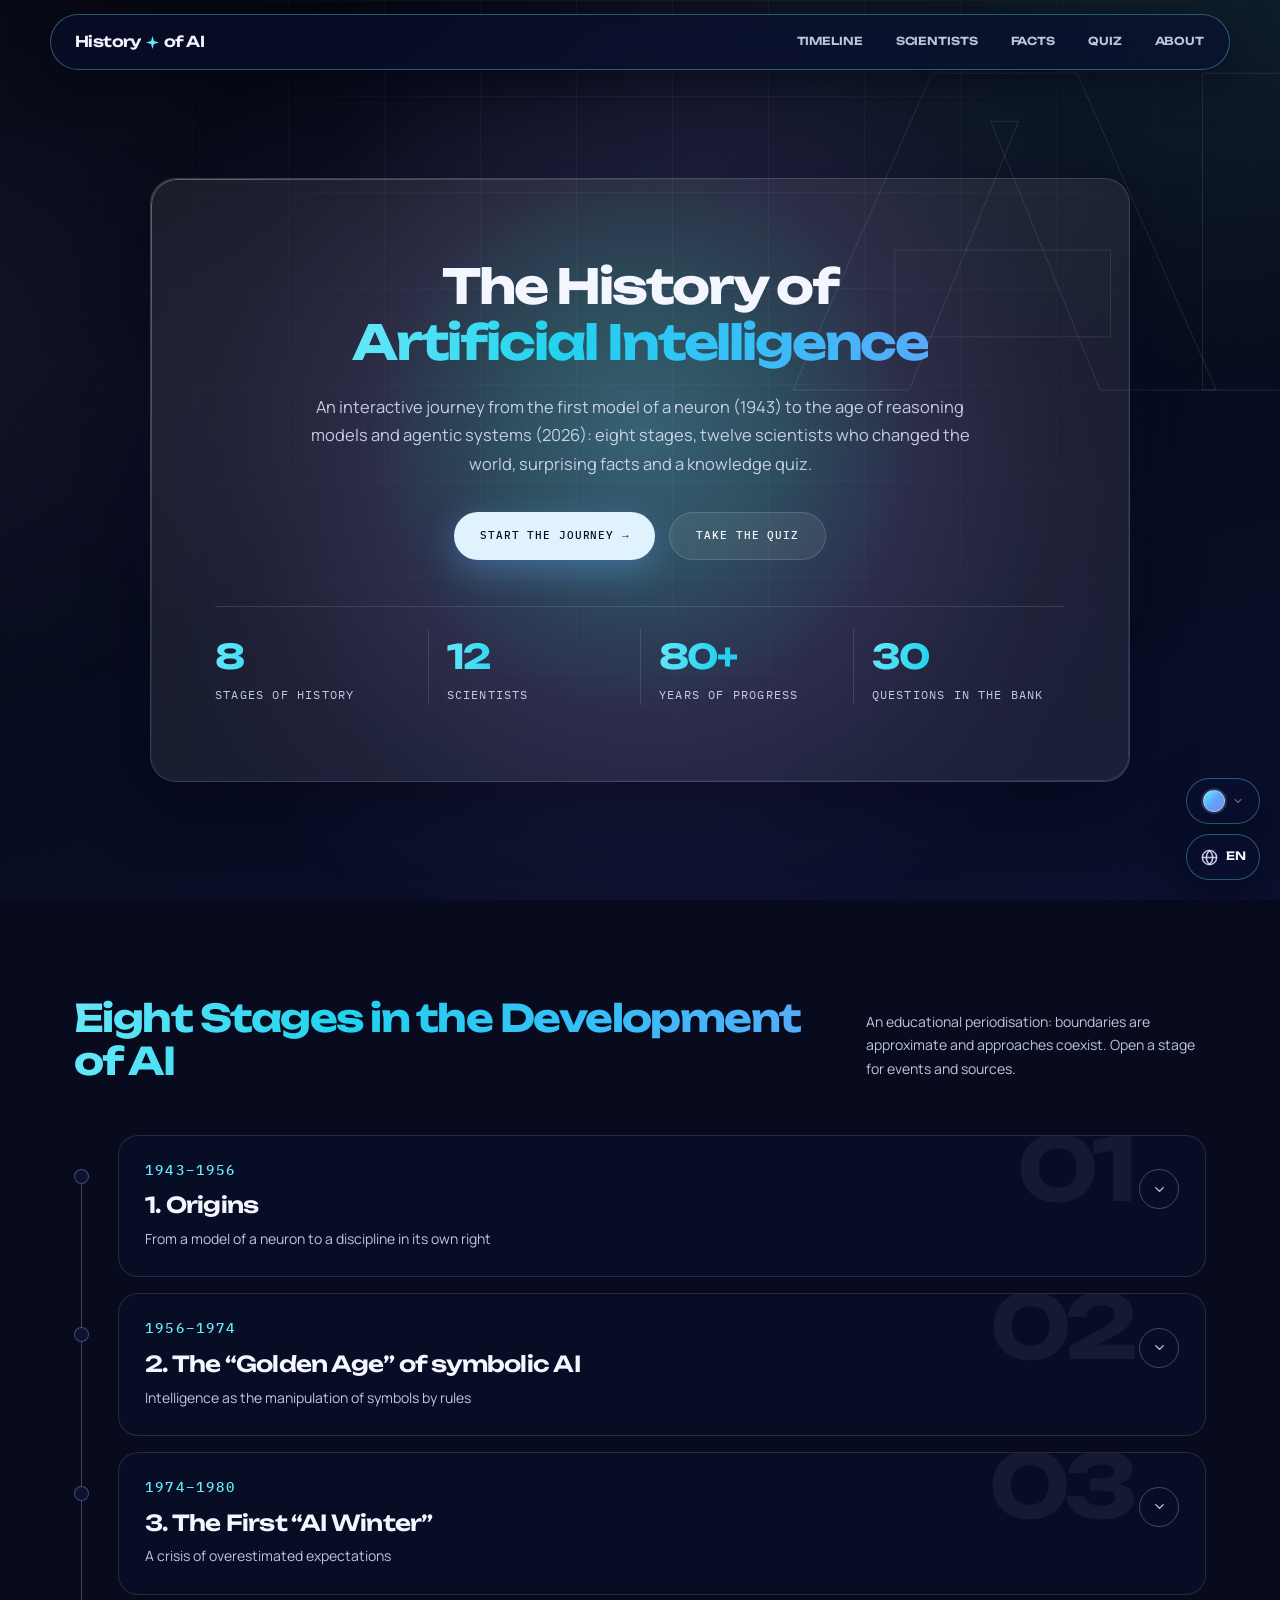
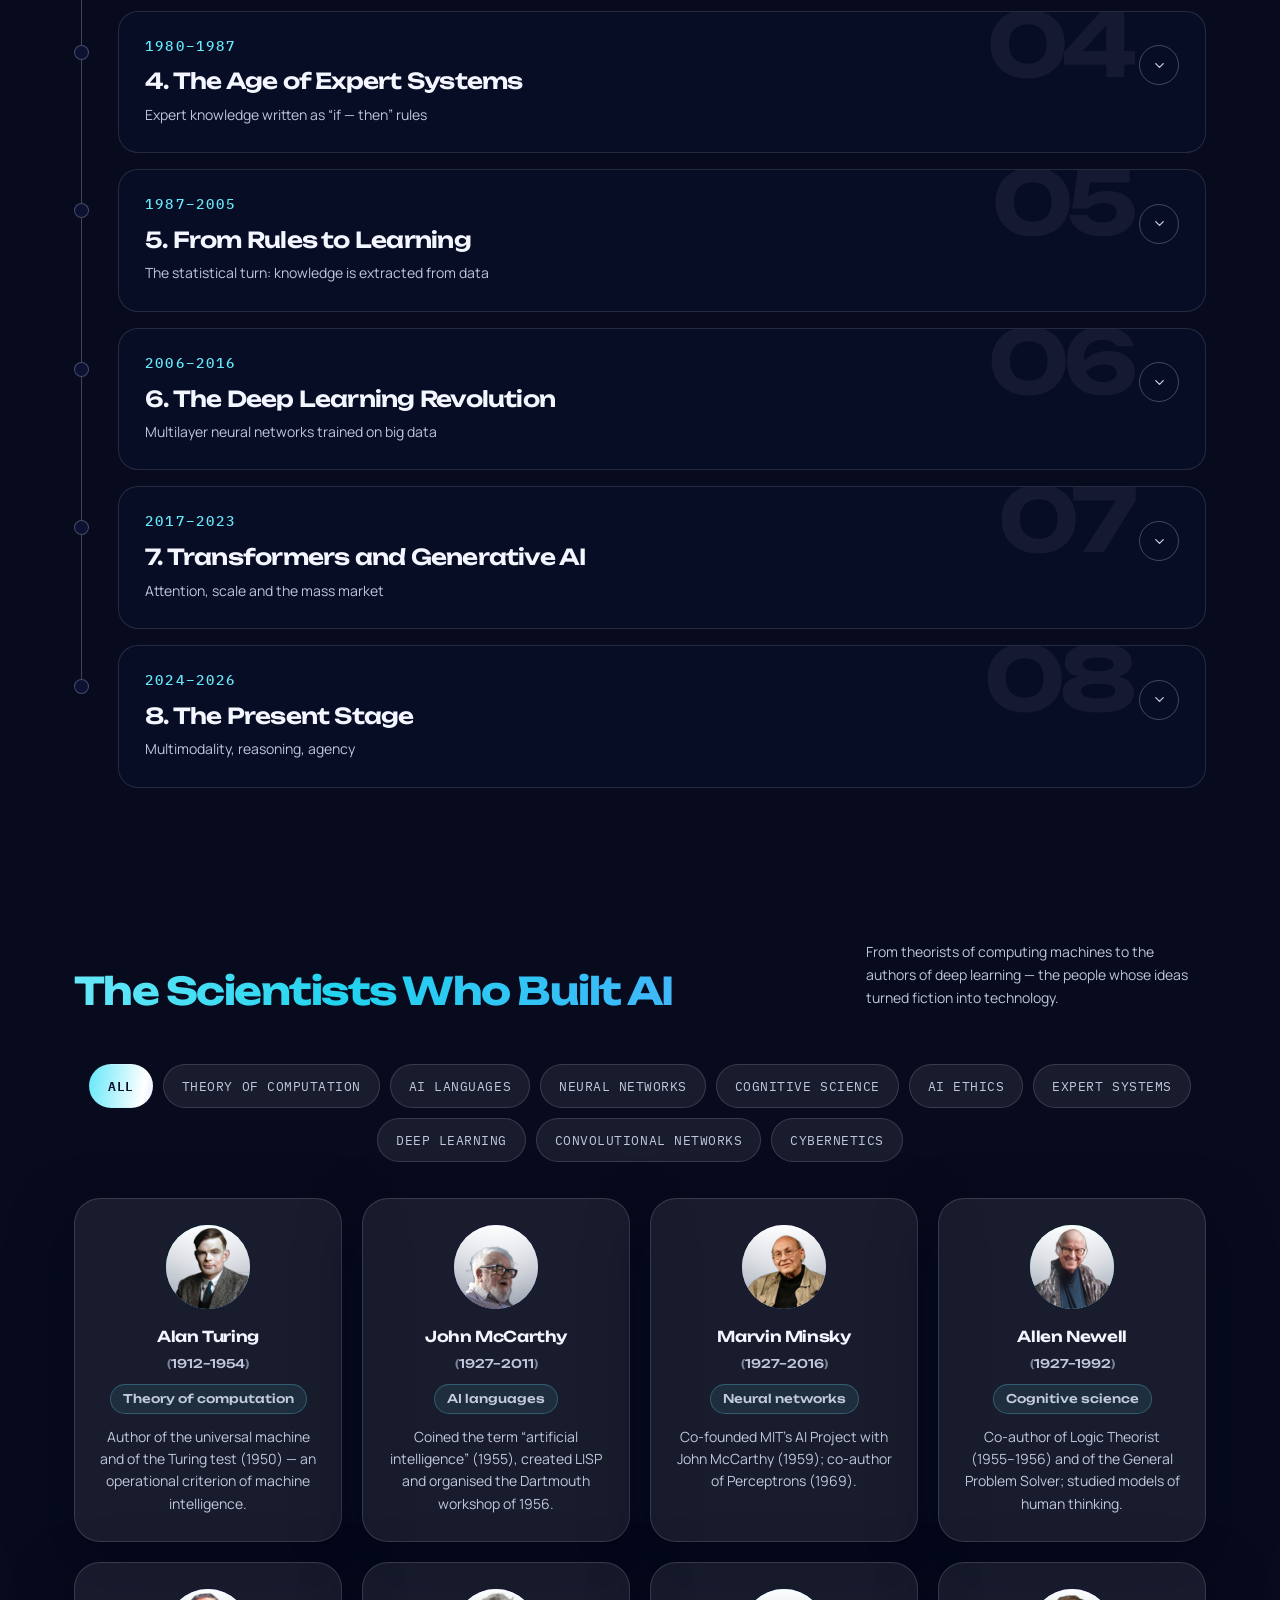
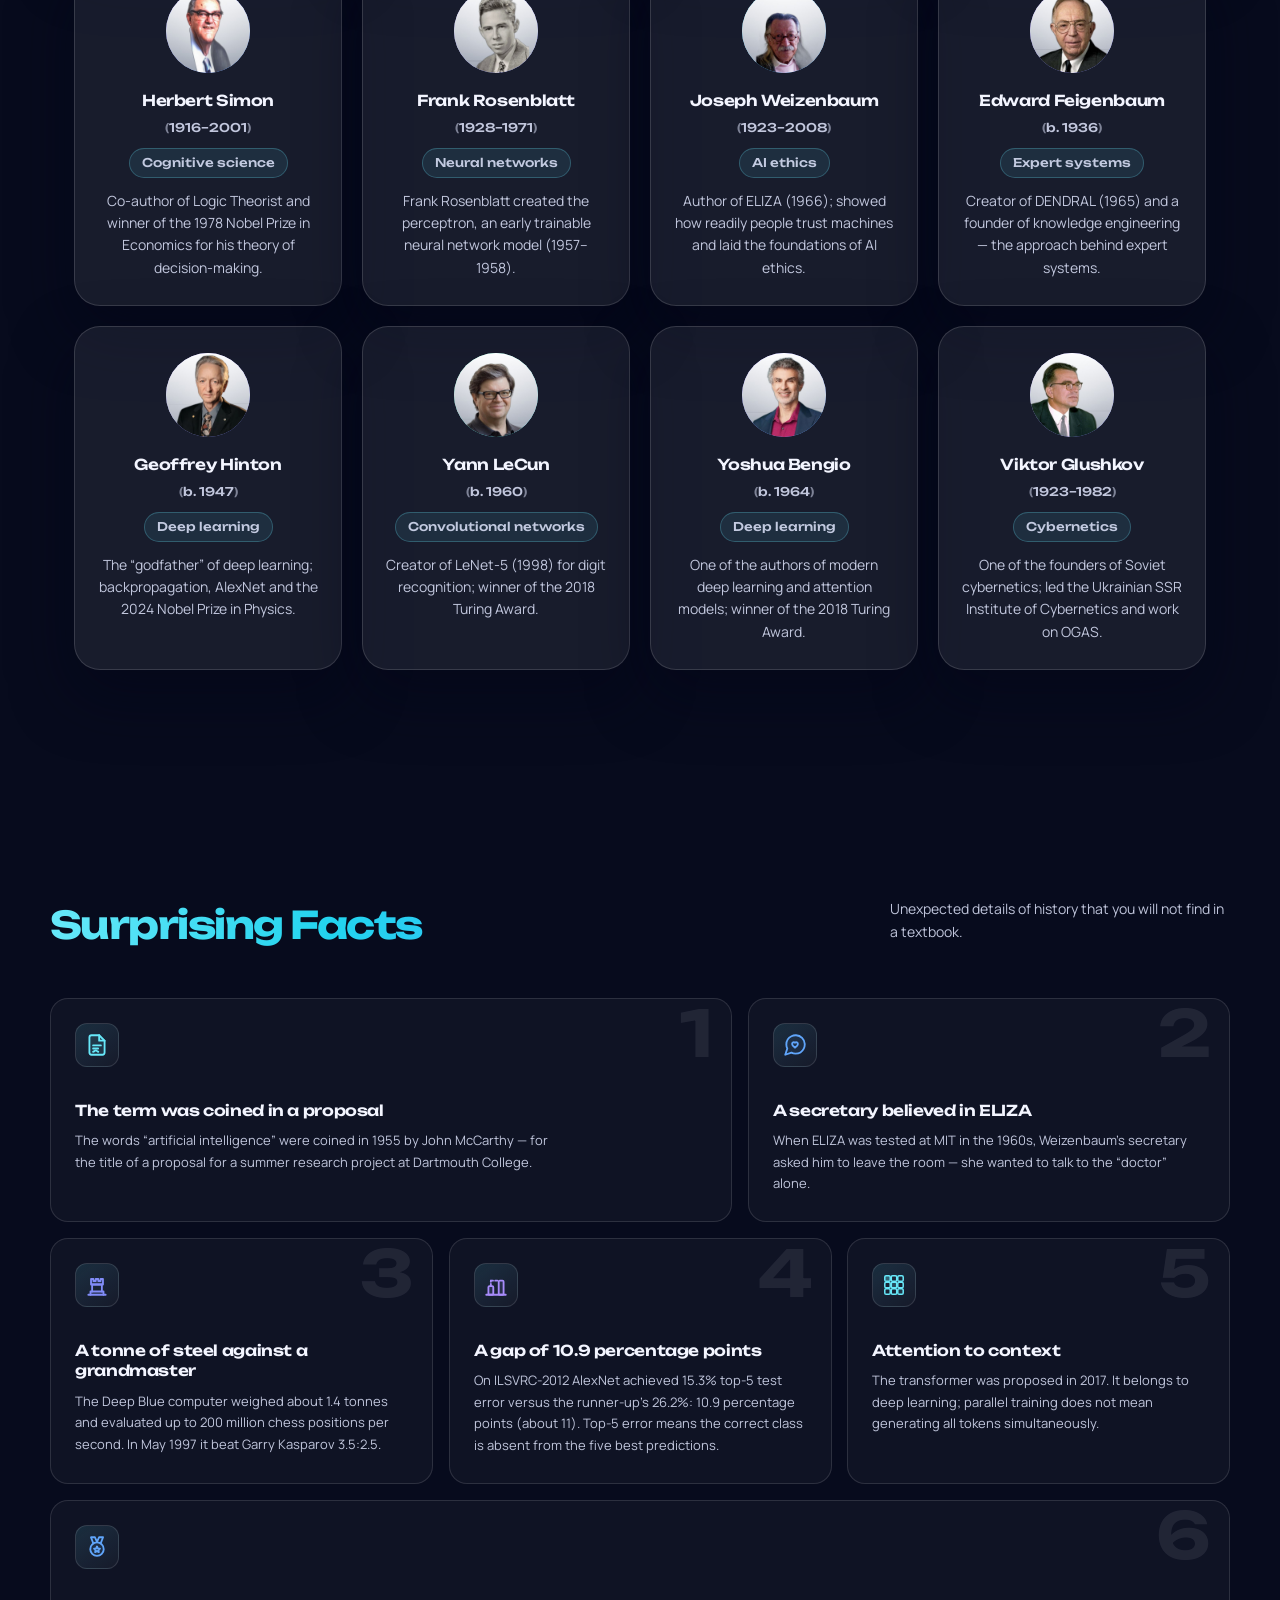
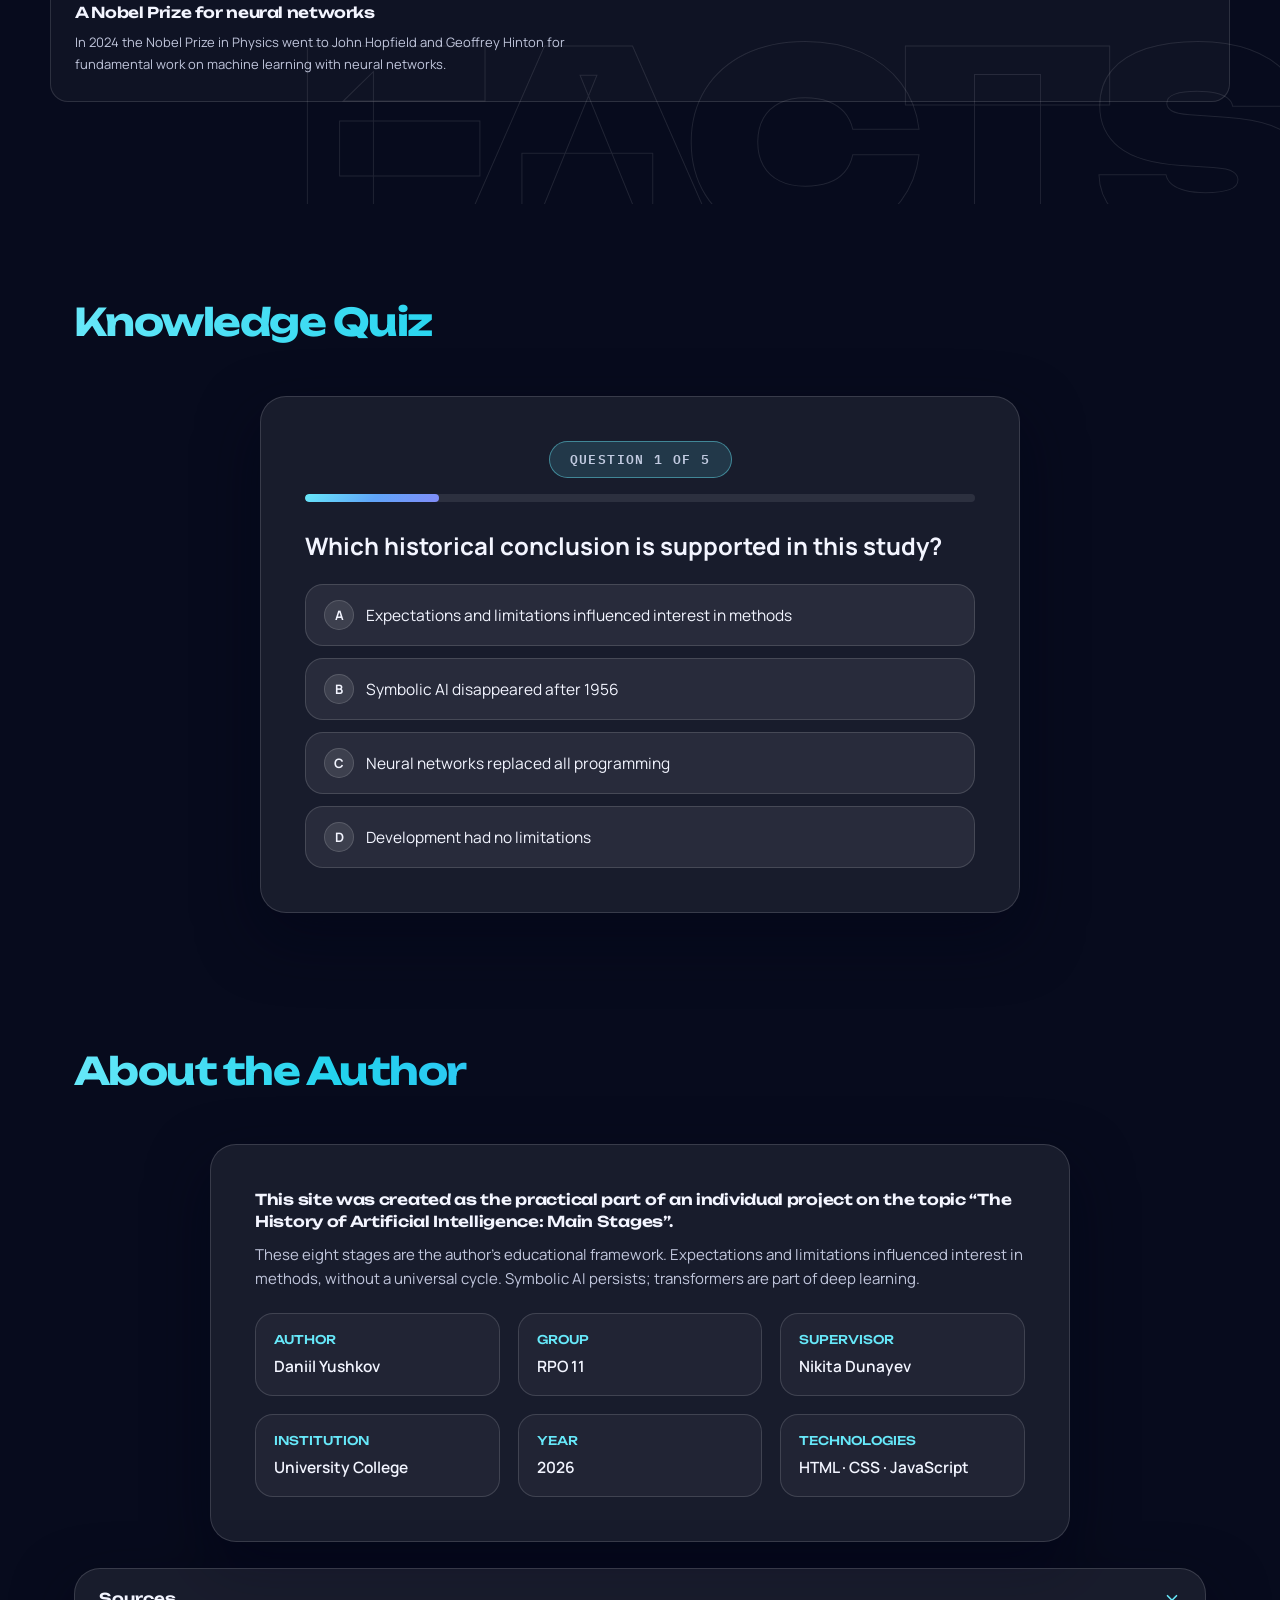
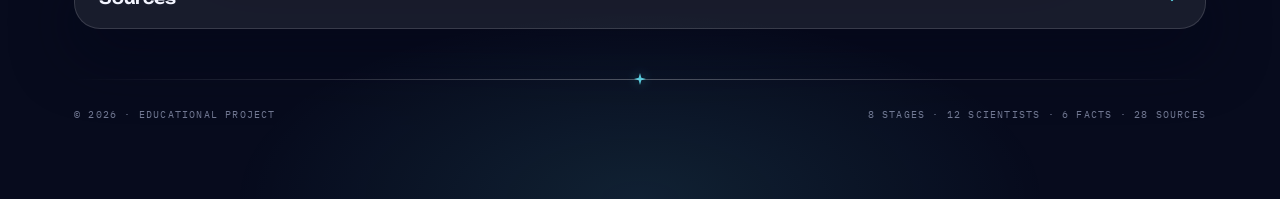
==== commit e6fd4752: "version 29 (кольцо и язык браузера) (12.11.2026)" ====
--- a/index.html
+++ b/index.html
@@ -1,5 +1,5 @@
 <!DOCTYPE html>
-<!-- История развития искусственного интеллекта · version 28 (ядро, AI на мобиле, факты) (12.11.2026) -->
+<!-- История развития искусственного интеллекта · version 29 (кольцо и язык браузера) (12.11.2026) -->
 <html lang="ru">
 <head>
 <meta charset="UTF-8">
@@ -925,8 +925,8 @@
   -webkit-mask: linear-gradient(#000 0 0) content-box, linear-gradient(#000 0 0);
   -webkit-mask-composite: xor; mask: linear-gradient(#000 0 0) content-box, linear-gradient(#000 0 0);
   mask-composite: exclude;
-  transition: opacity 0.35s ease; }
-.scientist:hover .avatar::after { opacity: 1; animation: spin-slow 5s linear infinite; }
+  transition: opacity 0.35s ease; animation: spin-slow 5s linear infinite; }
+.scientist:hover .avatar::after { opacity: 1; }
 @keyframes spin-slow { to { transform: rotate(360deg); } }
 
 /* ---------- тест: отклики на ответ ---------- */
@@ -3438,13 +3438,26 @@
 
 
   /* ================= СОСТОЯНИЕ ================= */
+  /* Язык браузера учитываем только при первом визите: ручной выбор в меню важнее. */
+  function detectLang() {
+    var list = (navigator.languages && navigator.languages.length) ? navigator.languages : [navigator.language || ""];
+    for (var i = 0; i < list.length; i++) {
+      var code = String(list[i]).toLowerCase();
+      if (code.indexOf("zh") === 0) return "zh";
+      if (code.indexOf("pl") === 0) return "pl";
+      if (code.indexOf("en") === 0) return "en";
+      if (code.indexOf("ru") === 0) return "ru";
+    }
+    return "ru";
+  }
+
   var lang = "ru";
   var theme = "synthora";
   var firstTimelineRender = true;
 
   try {
     var savedLang = localStorage.getItem("site-lang");
-    if (savedLang && T[savedLang]) lang = savedLang;
+    lang = (savedLang && T[savedLang]) ? savedLang : detectLang();
     var savedTheme = localStorage.getItem("site-theme");
     if (savedTheme) {
       for (var ti = 0; ti < THEMES.length; ti++) if (THEMES[ti].id === savedTheme) theme = savedTheme;
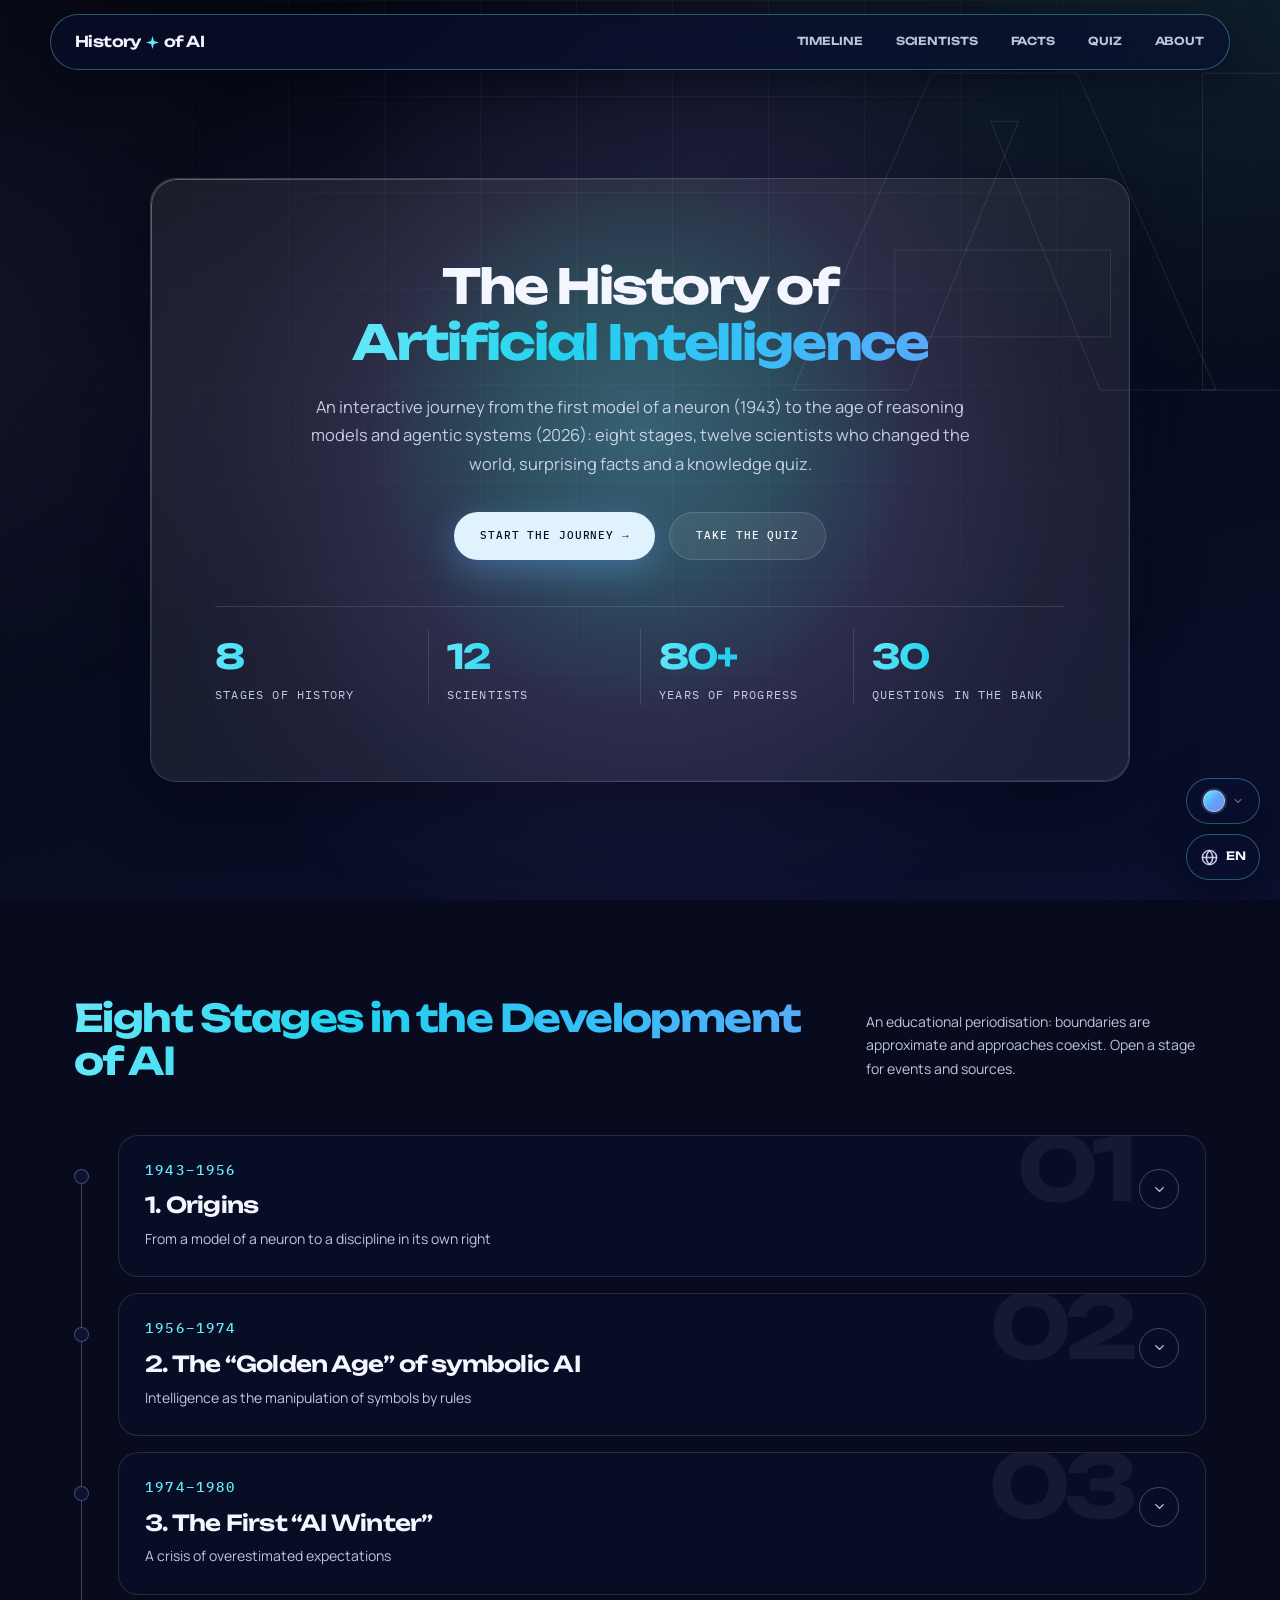
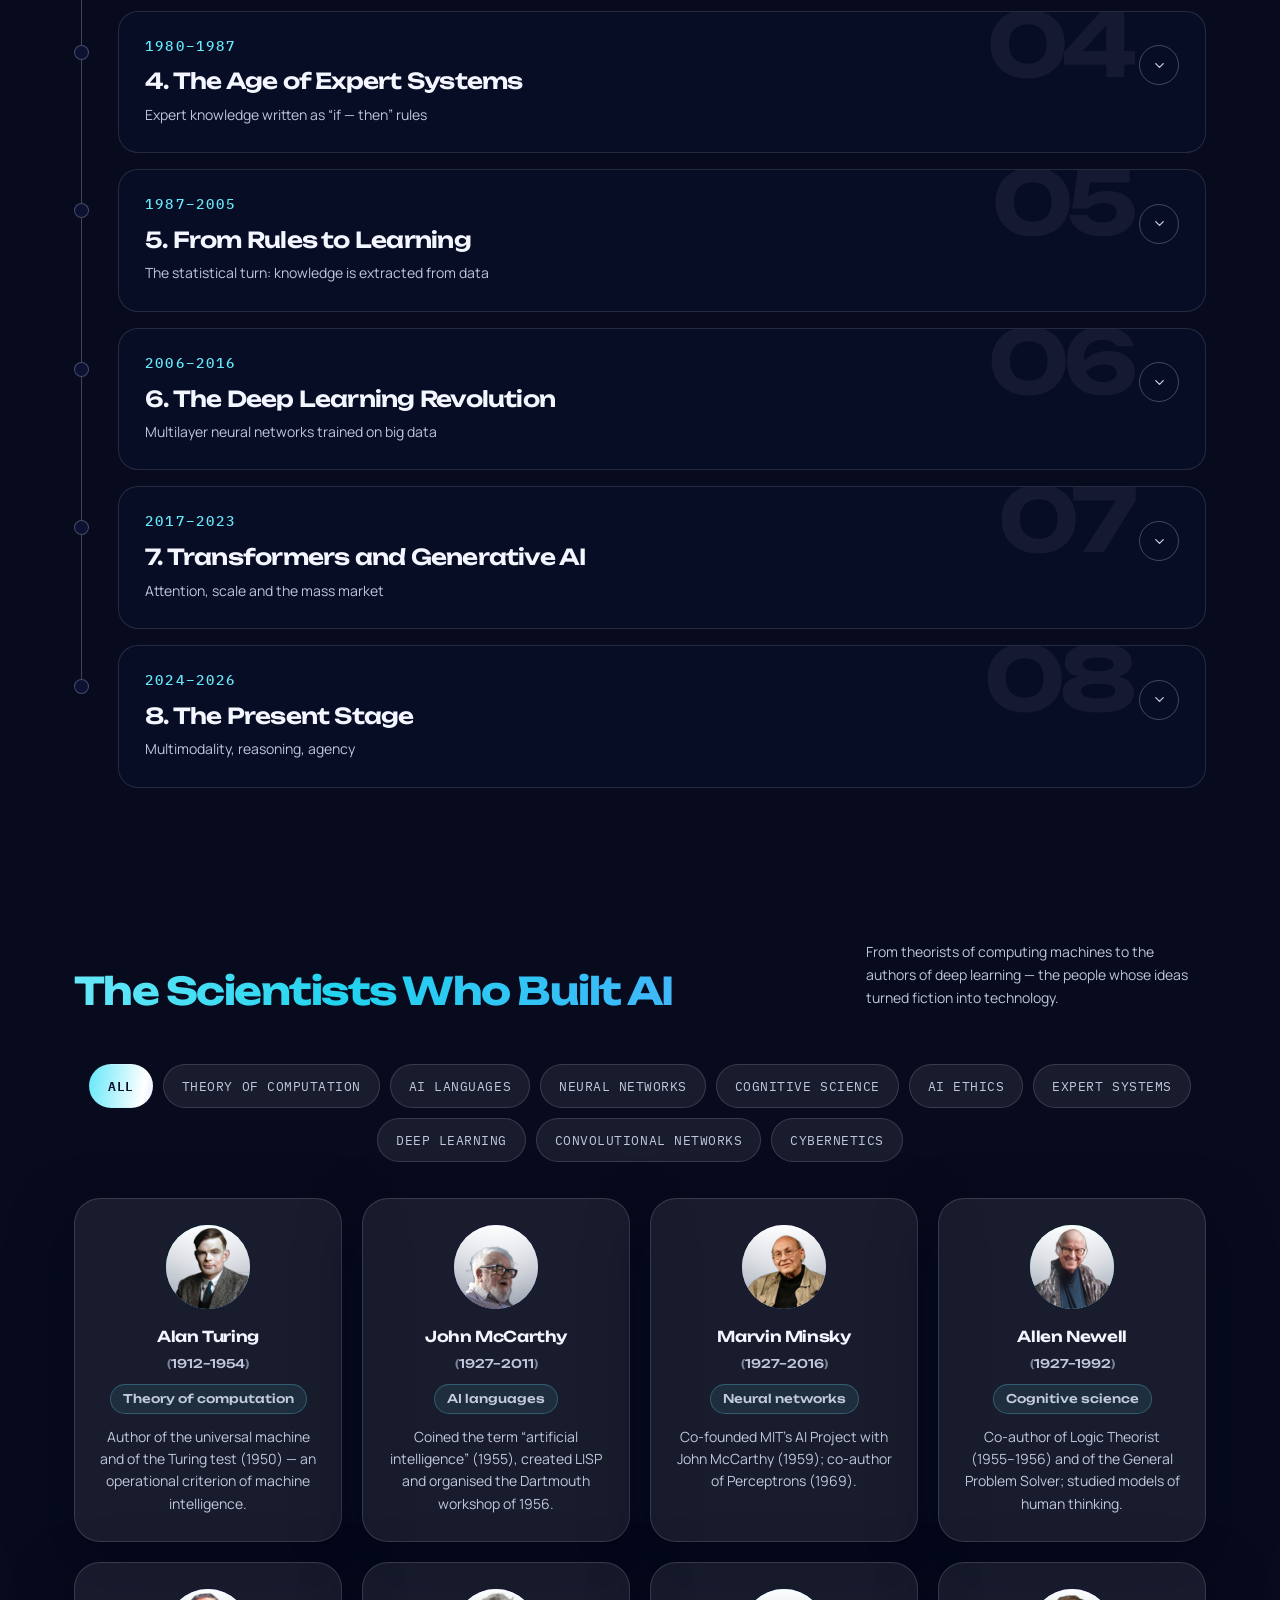
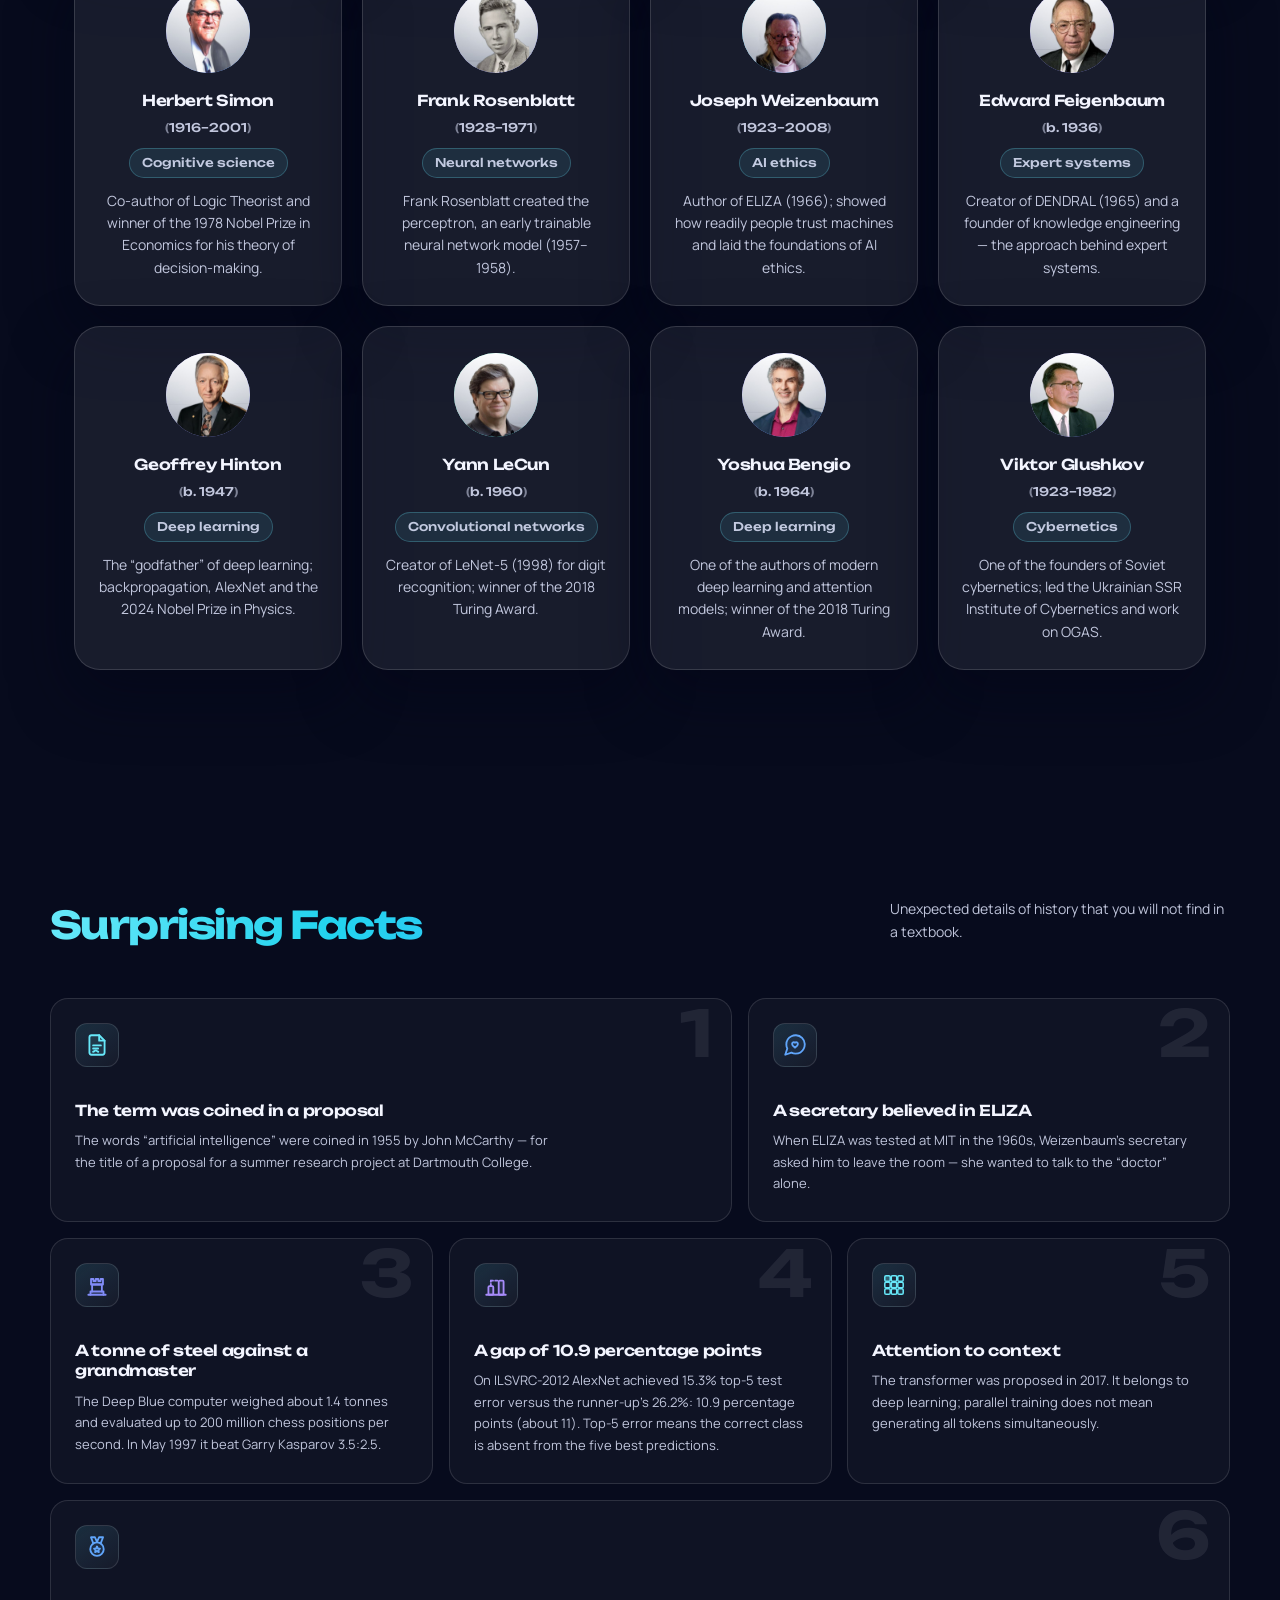
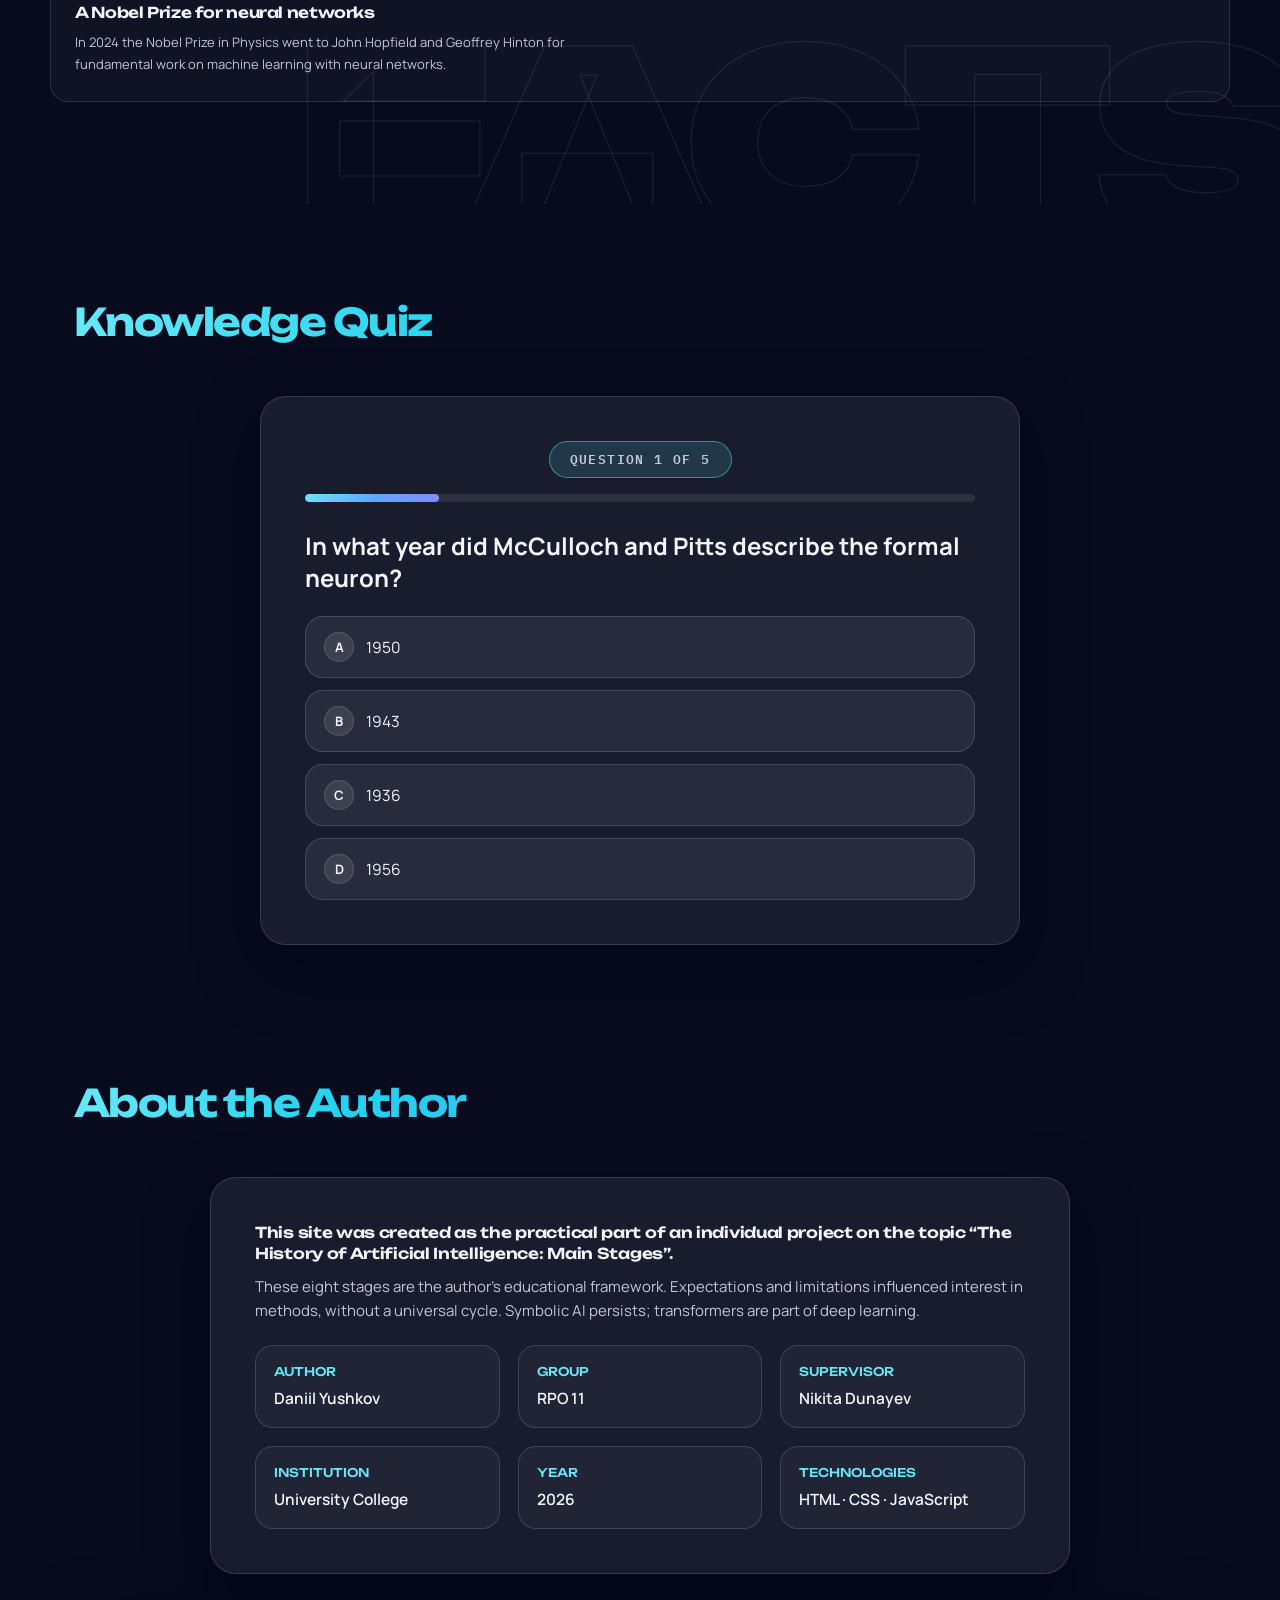
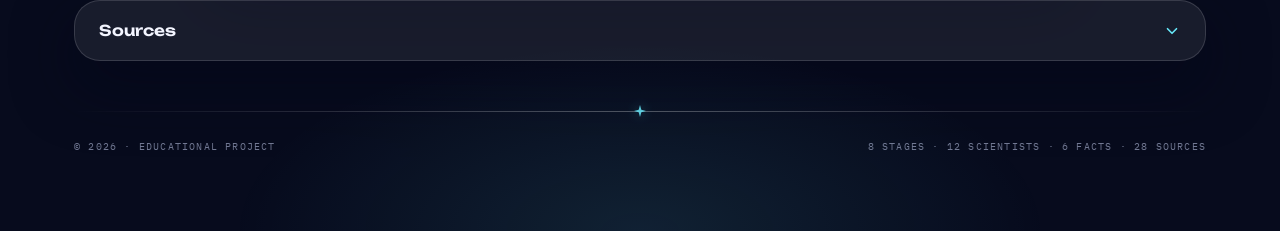
==== commit 6a4988d4: "version 30 (язык: русский или английский) (12.11.2026)" ====
--- a/index.html
+++ b/index.html
@@ -1,5 +1,5 @@
 <!DOCTYPE html>
-<!-- История развития искусственного интеллекта · version 29 (кольцо и язык браузера) (12.11.2026) -->
+<!-- История развития искусственного интеллекта · version 30 (язык: русский или английский) (12.11.2026) -->
 <html lang="ru">
 <head>
 <meta charset="UTF-8">
@@ -3438,17 +3438,11 @@
 
 
   /* ================= СОСТОЯНИЕ ================= */
-  /* Язык браузера учитываем только при первом визите: ручной выбор в меню важнее. */
+  /* Первый визит: русский браузер — русский, любой другой — английский.
+     Польский и китайский остаются в меню, но автоматически не включаются. */
   function detectLang() {
-    var list = (navigator.languages && navigator.languages.length) ? navigator.languages : [navigator.language || ""];
-    for (var i = 0; i < list.length; i++) {
-      var code = String(list[i]).toLowerCase();
-      if (code.indexOf("zh") === 0) return "zh";
-      if (code.indexOf("pl") === 0) return "pl";
-      if (code.indexOf("en") === 0) return "en";
-      if (code.indexOf("ru") === 0) return "ru";
-    }
-    return "ru";
+    var primary = (navigator.languages && navigator.languages[0]) || navigator.language || "";
+    return /^ru\b/i.test(String(primary)) ? "ru" : "en";
   }
 
   var lang = "ru";
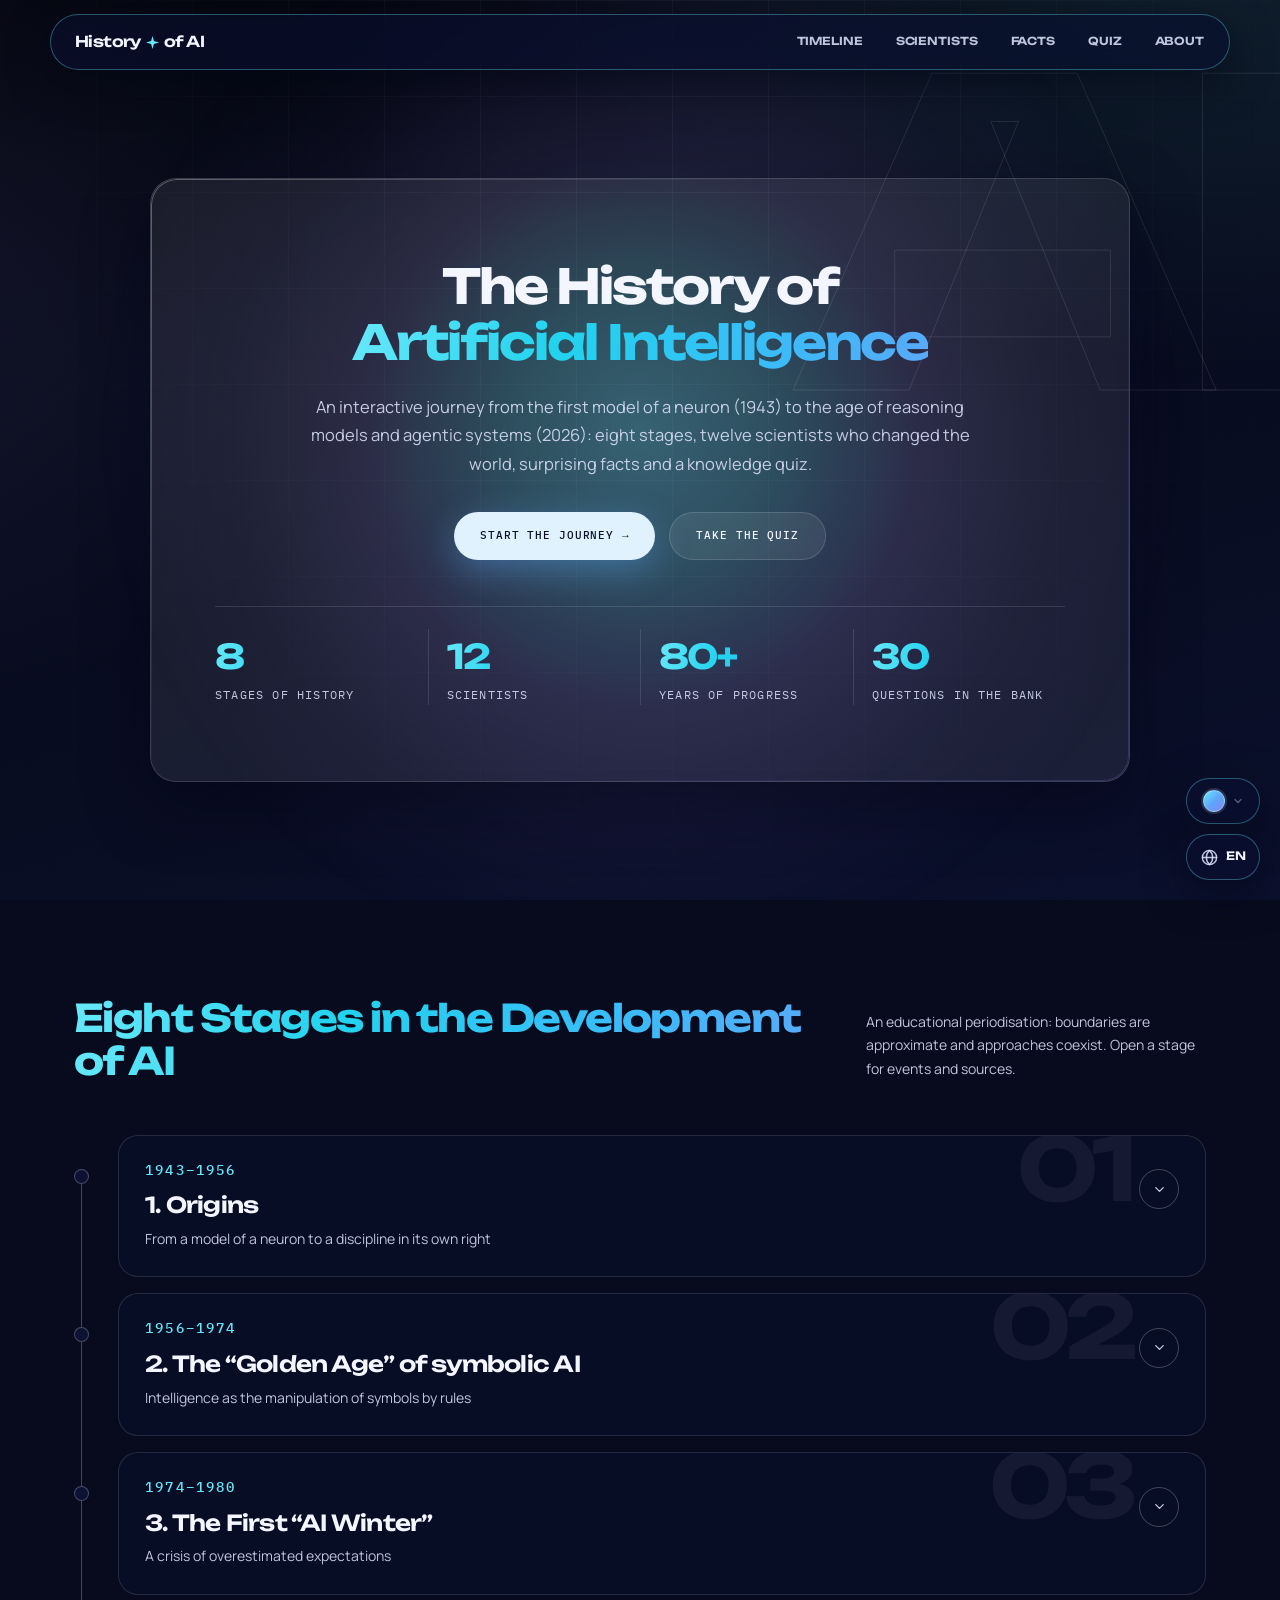
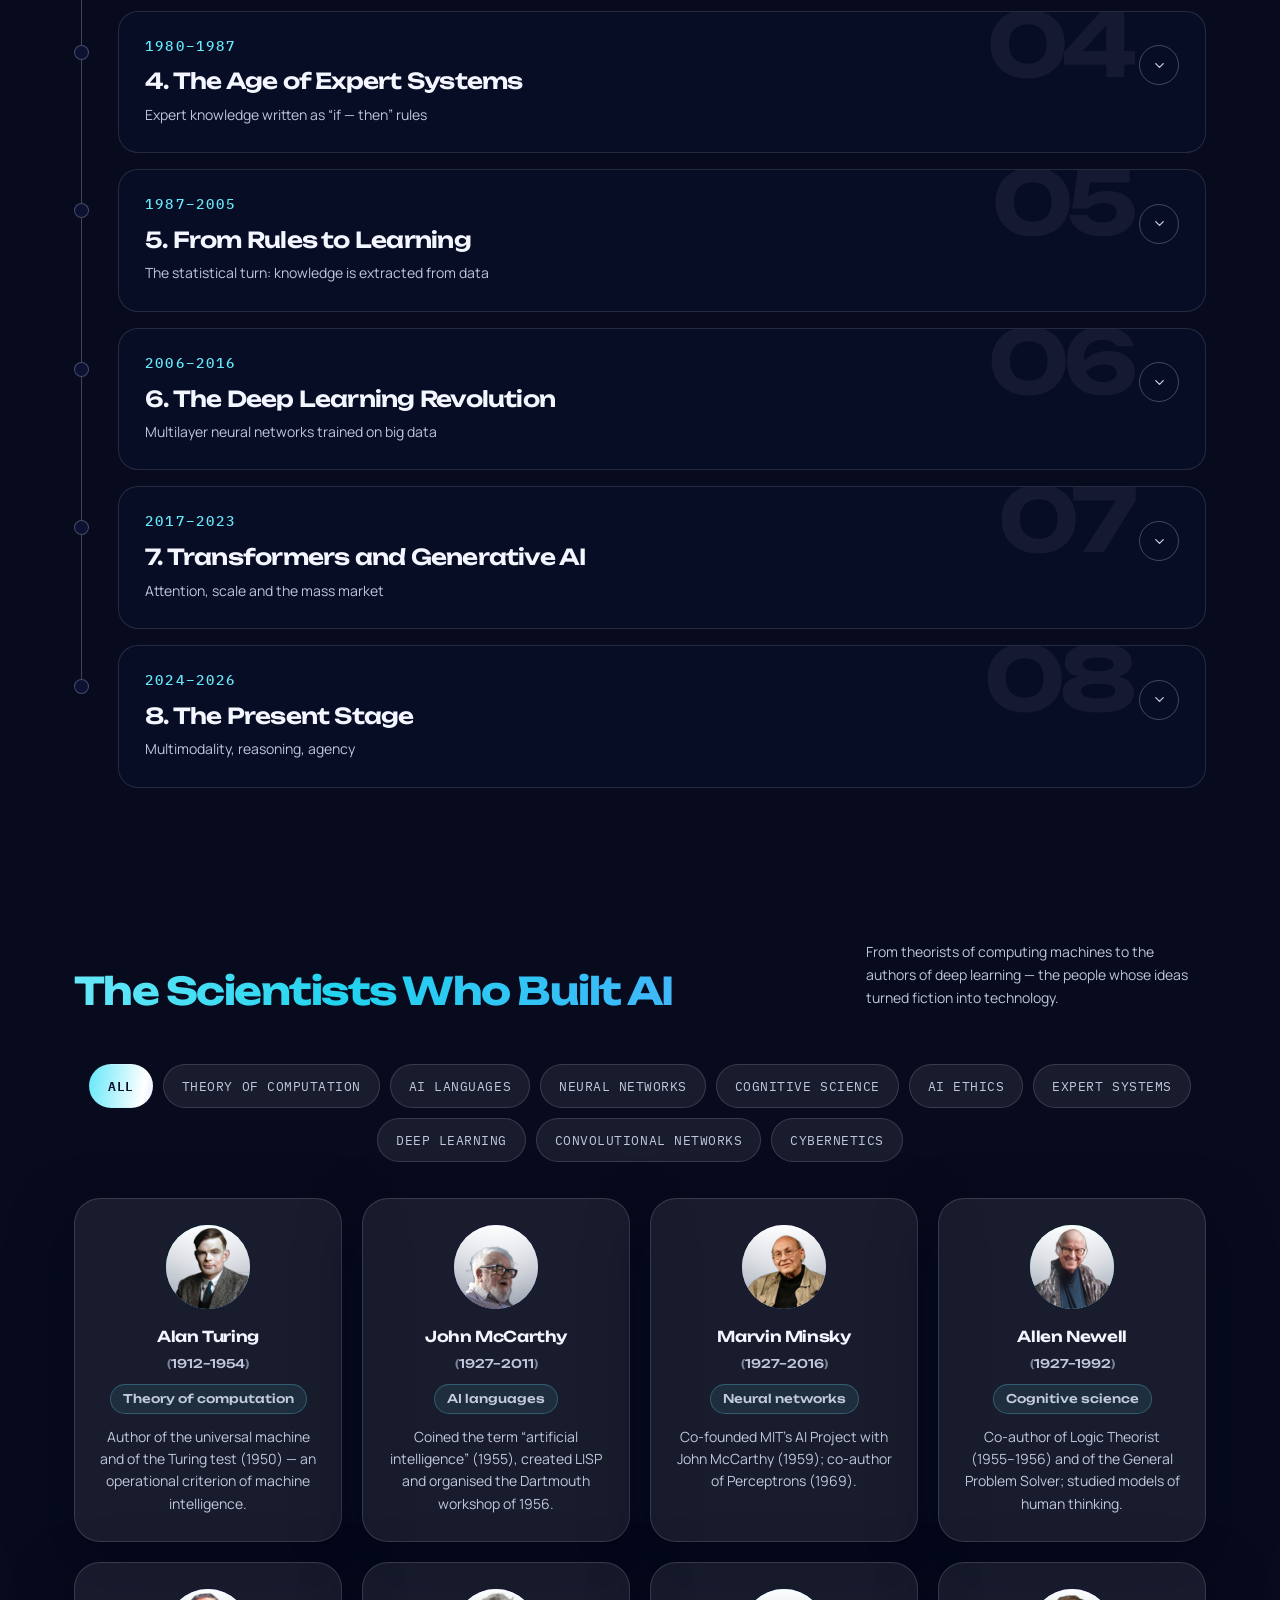
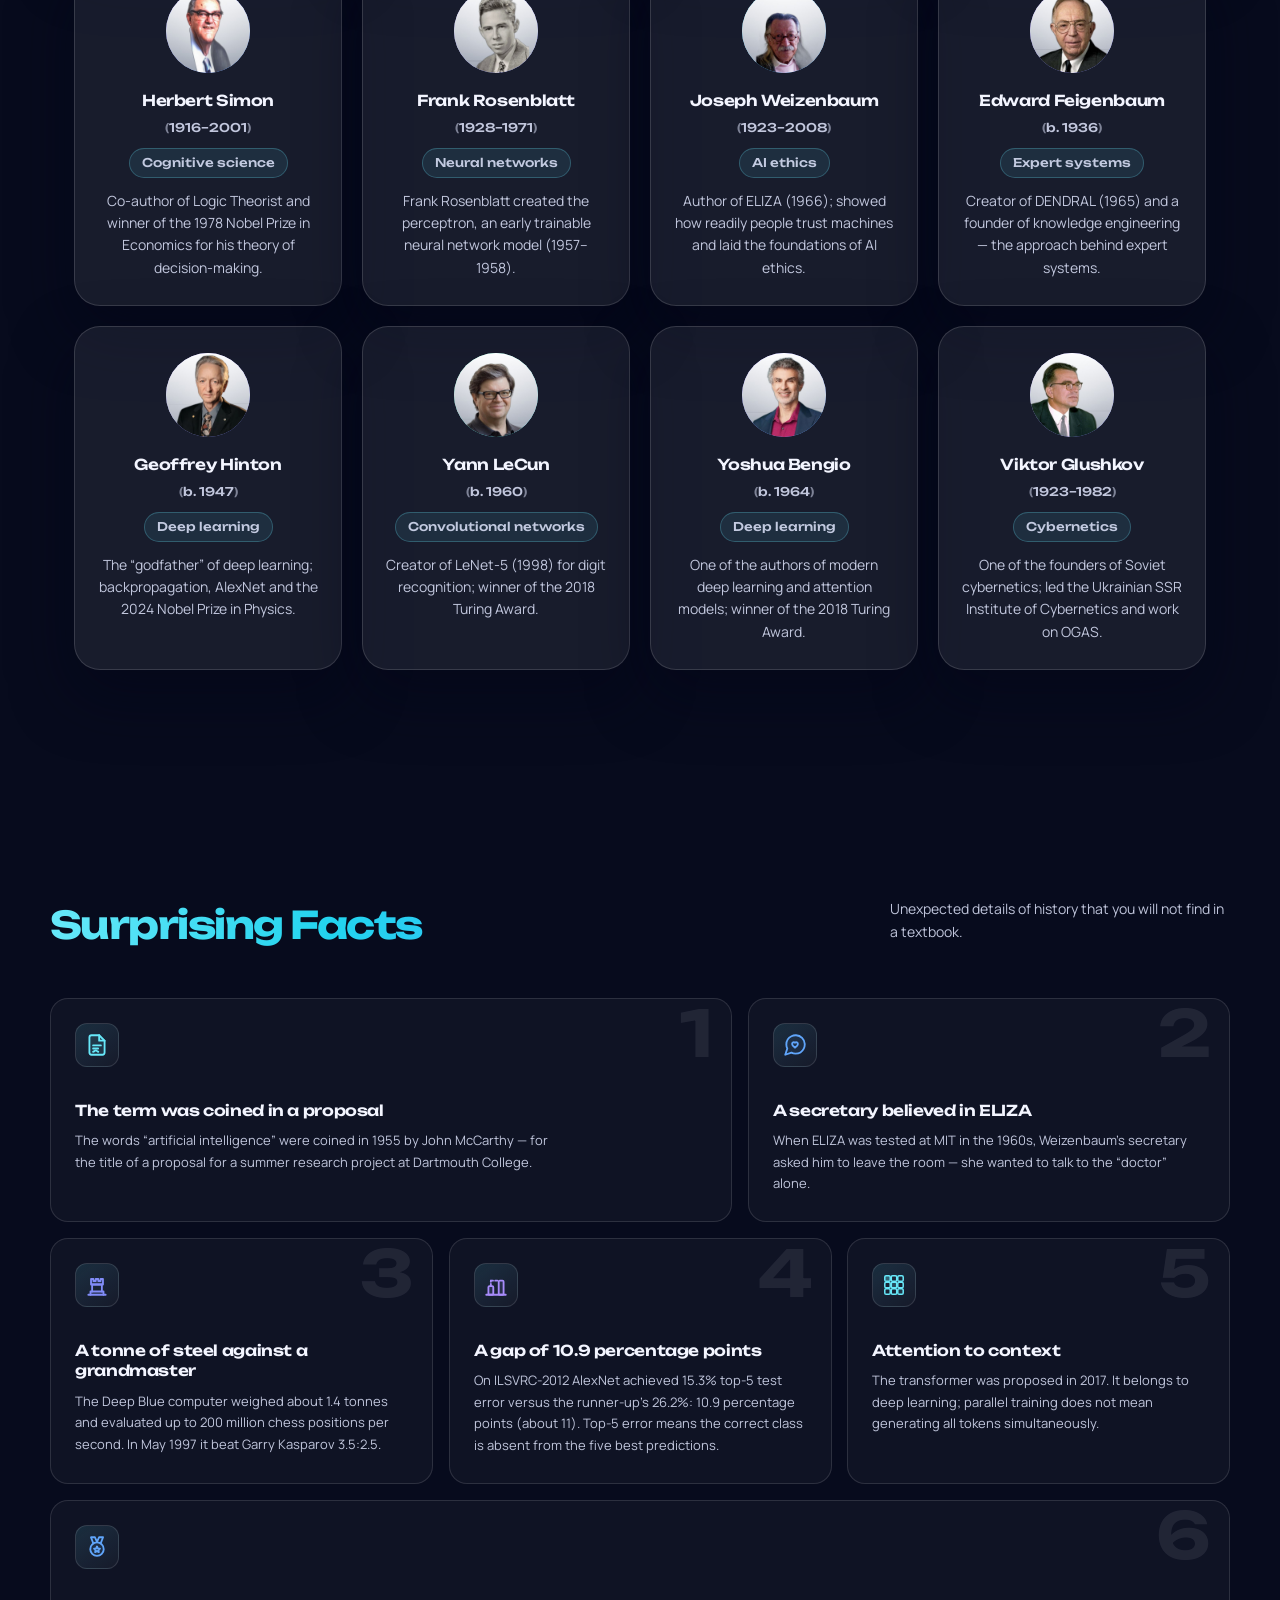
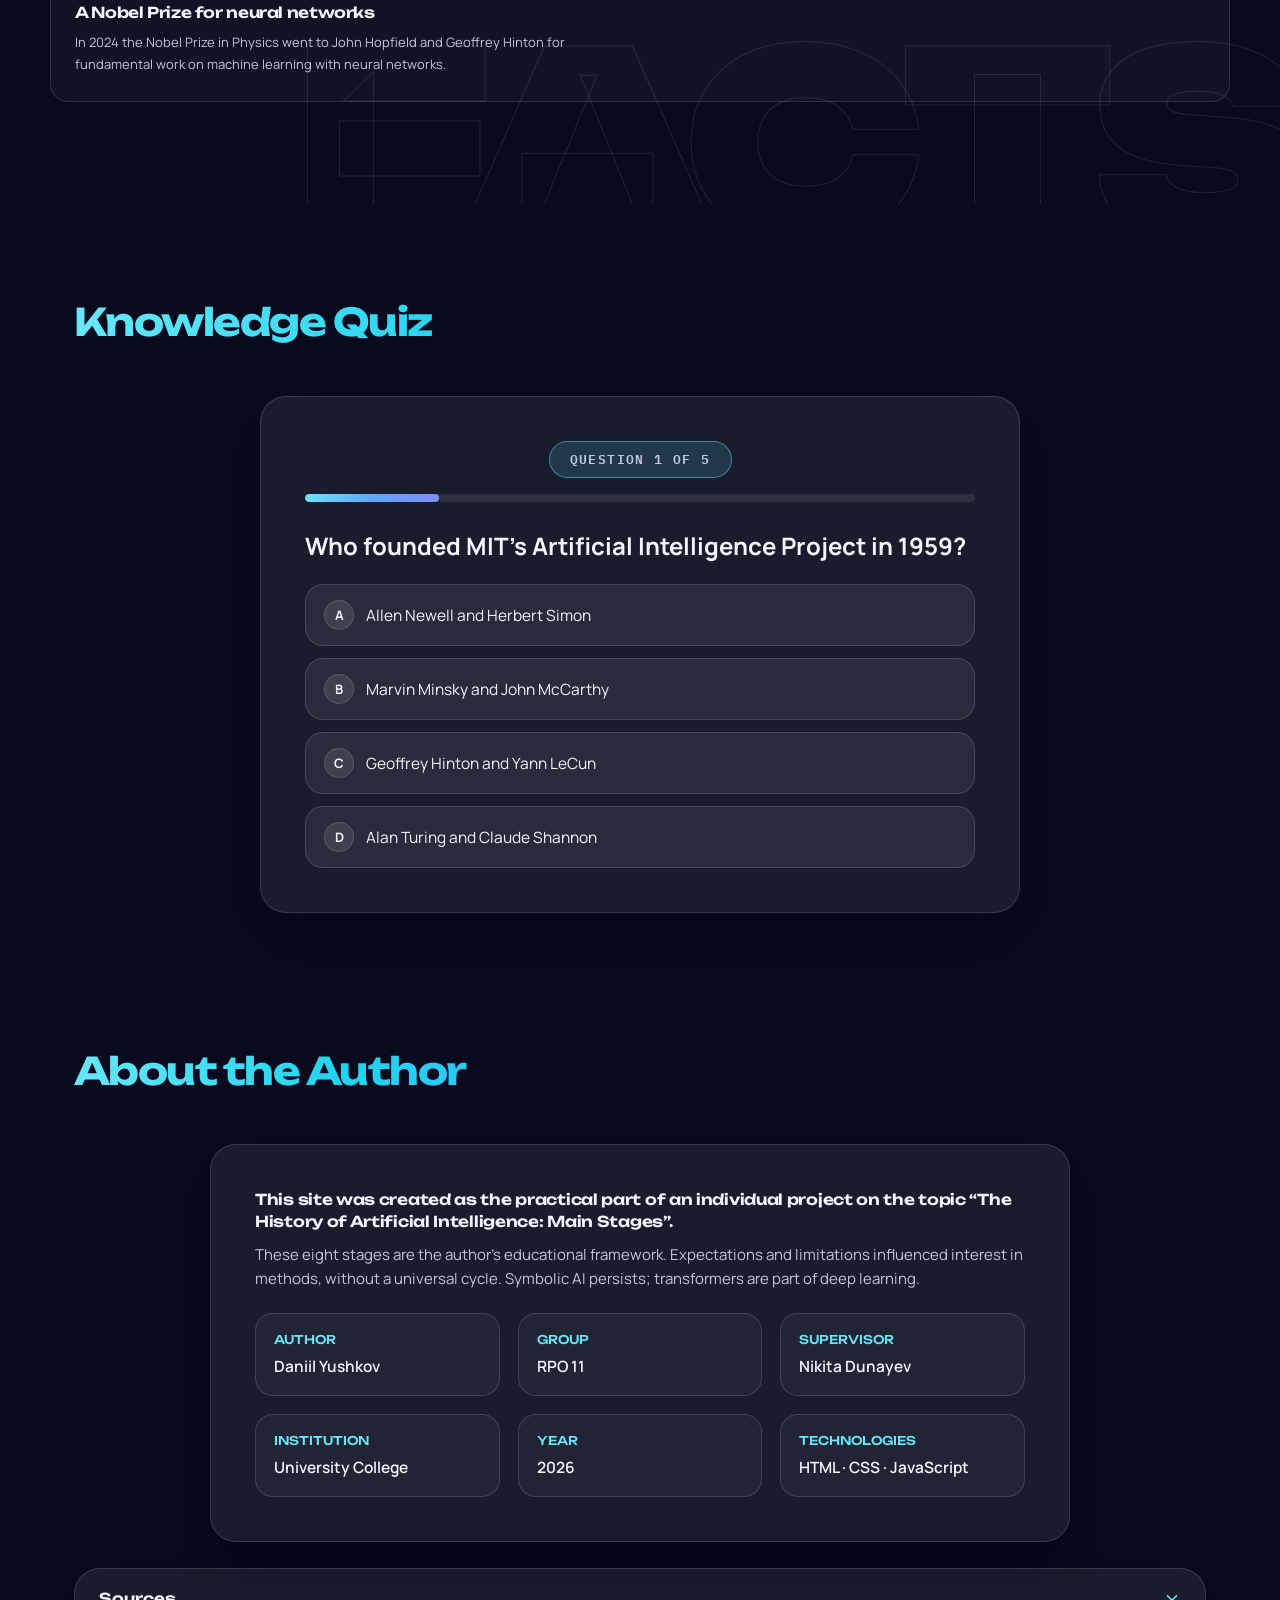
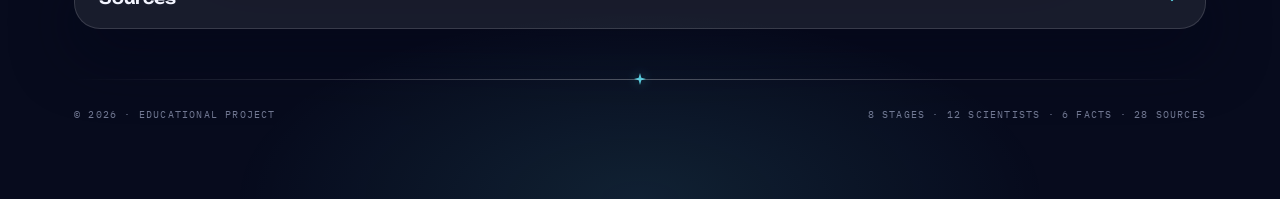
==== commit f384a75c: "version 31 (язык браузера: ru/pl/zh/en) (12.11.2026)" ====
--- a/index.html
+++ b/index.html
@@ -1,5 +1,5 @@
 <!DOCTYPE html>
-<!-- История развития искусственного интеллекта · version 30 (язык: русский или английский) (12.11.2026) -->
+<!-- История развития искусственного интеллекта · version 31 (язык браузера: ru/pl/zh/en) (12.11.2026) -->
 <html lang="ru">
 <head>
 <meta charset="UTF-8">
@@ -3438,11 +3438,15 @@
 
 
   /* ================= СОСТОЯНИЕ ================= */
-  /* Первый визит: русский браузер — русский, любой другой — английский.
-     Польский и китайский остаются в меню, но автоматически не включаются. */
+  /* Первый визит: язык браузера → тот же язык сайта (ru/pl/zh/en),
+     любой неподдерживаемый — английский. Ручной выбор в меню важнее. */
   function detectLang() {
     var primary = (navigator.languages && navigator.languages[0]) || navigator.language || "";
-    return /^ru\b/i.test(String(primary)) ? "ru" : "en";
+    var code = String(primary).toLowerCase();
+    if (code.indexOf("zh") === 0) return "zh";
+    if (code.indexOf("pl") === 0) return "pl";
+    if (code.indexOf("ru") === 0) return "ru";
+    return "en";
   }
 
   var lang = "ru";
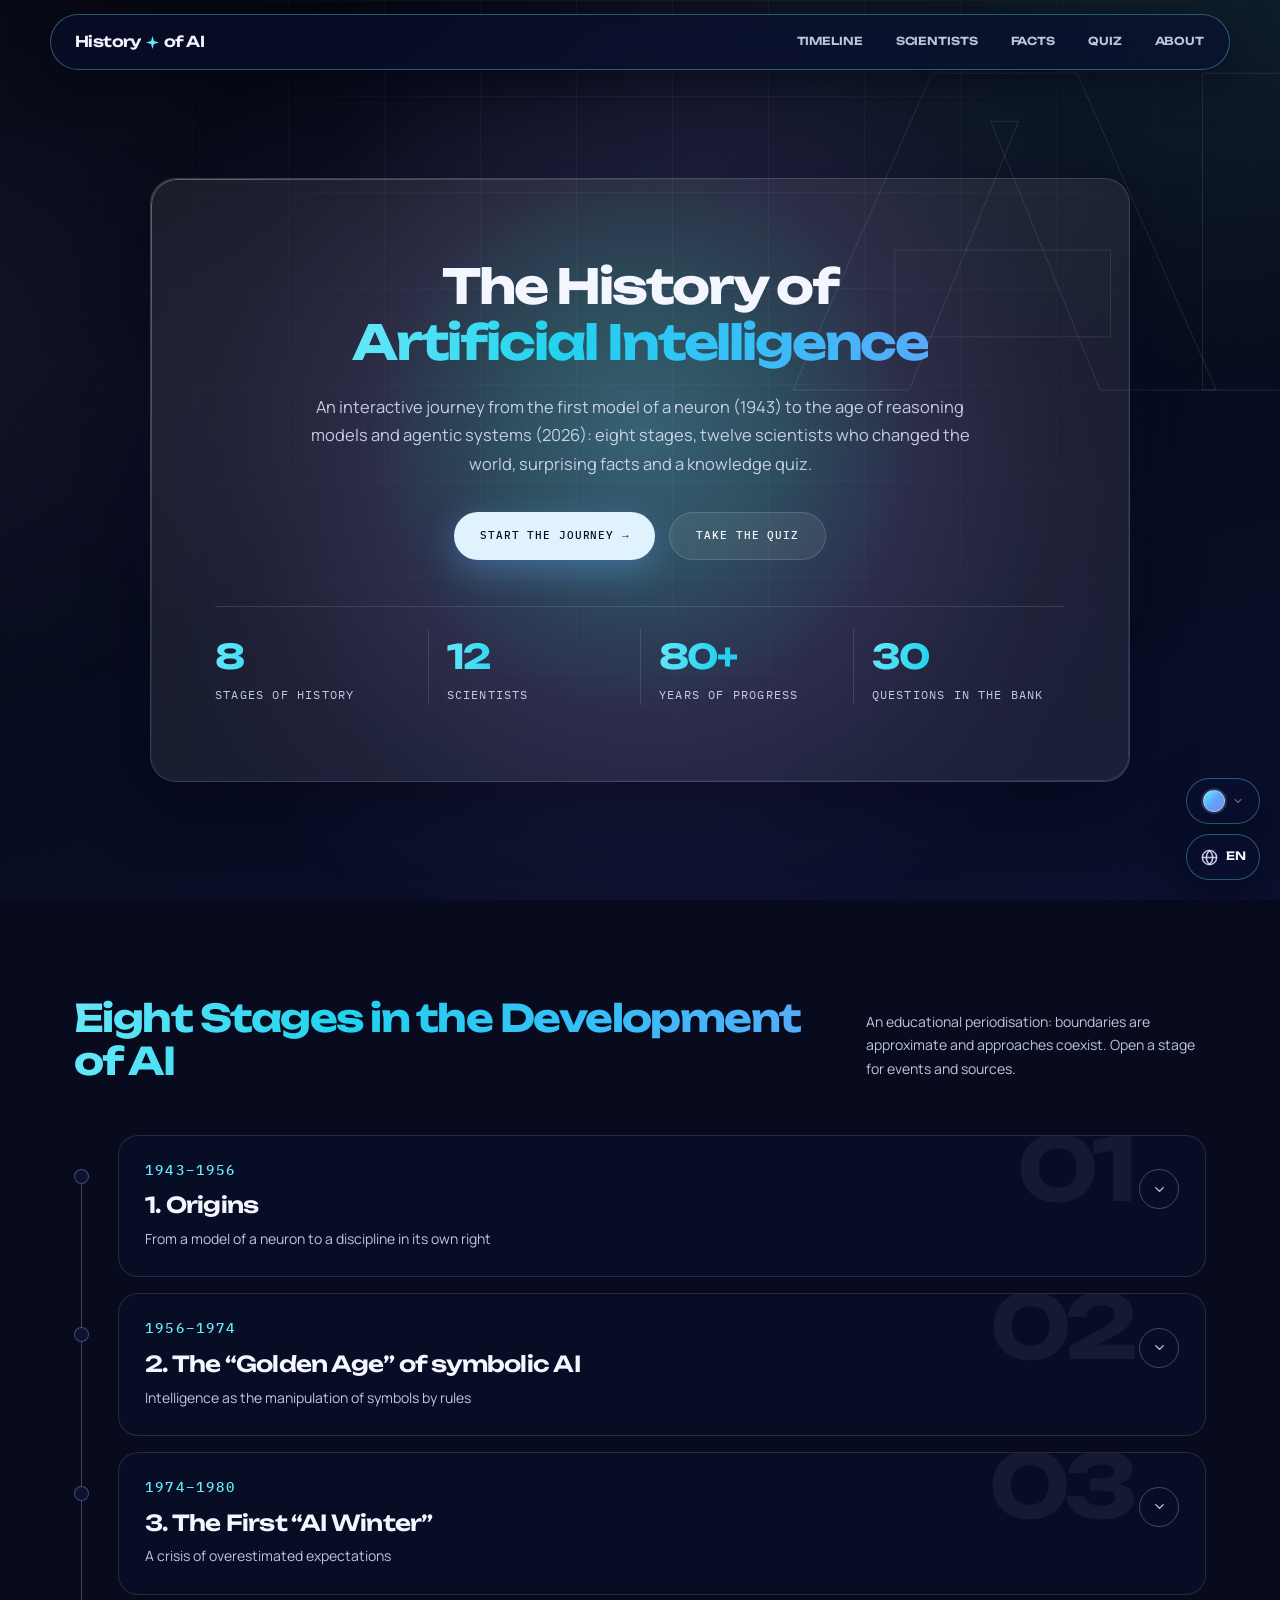
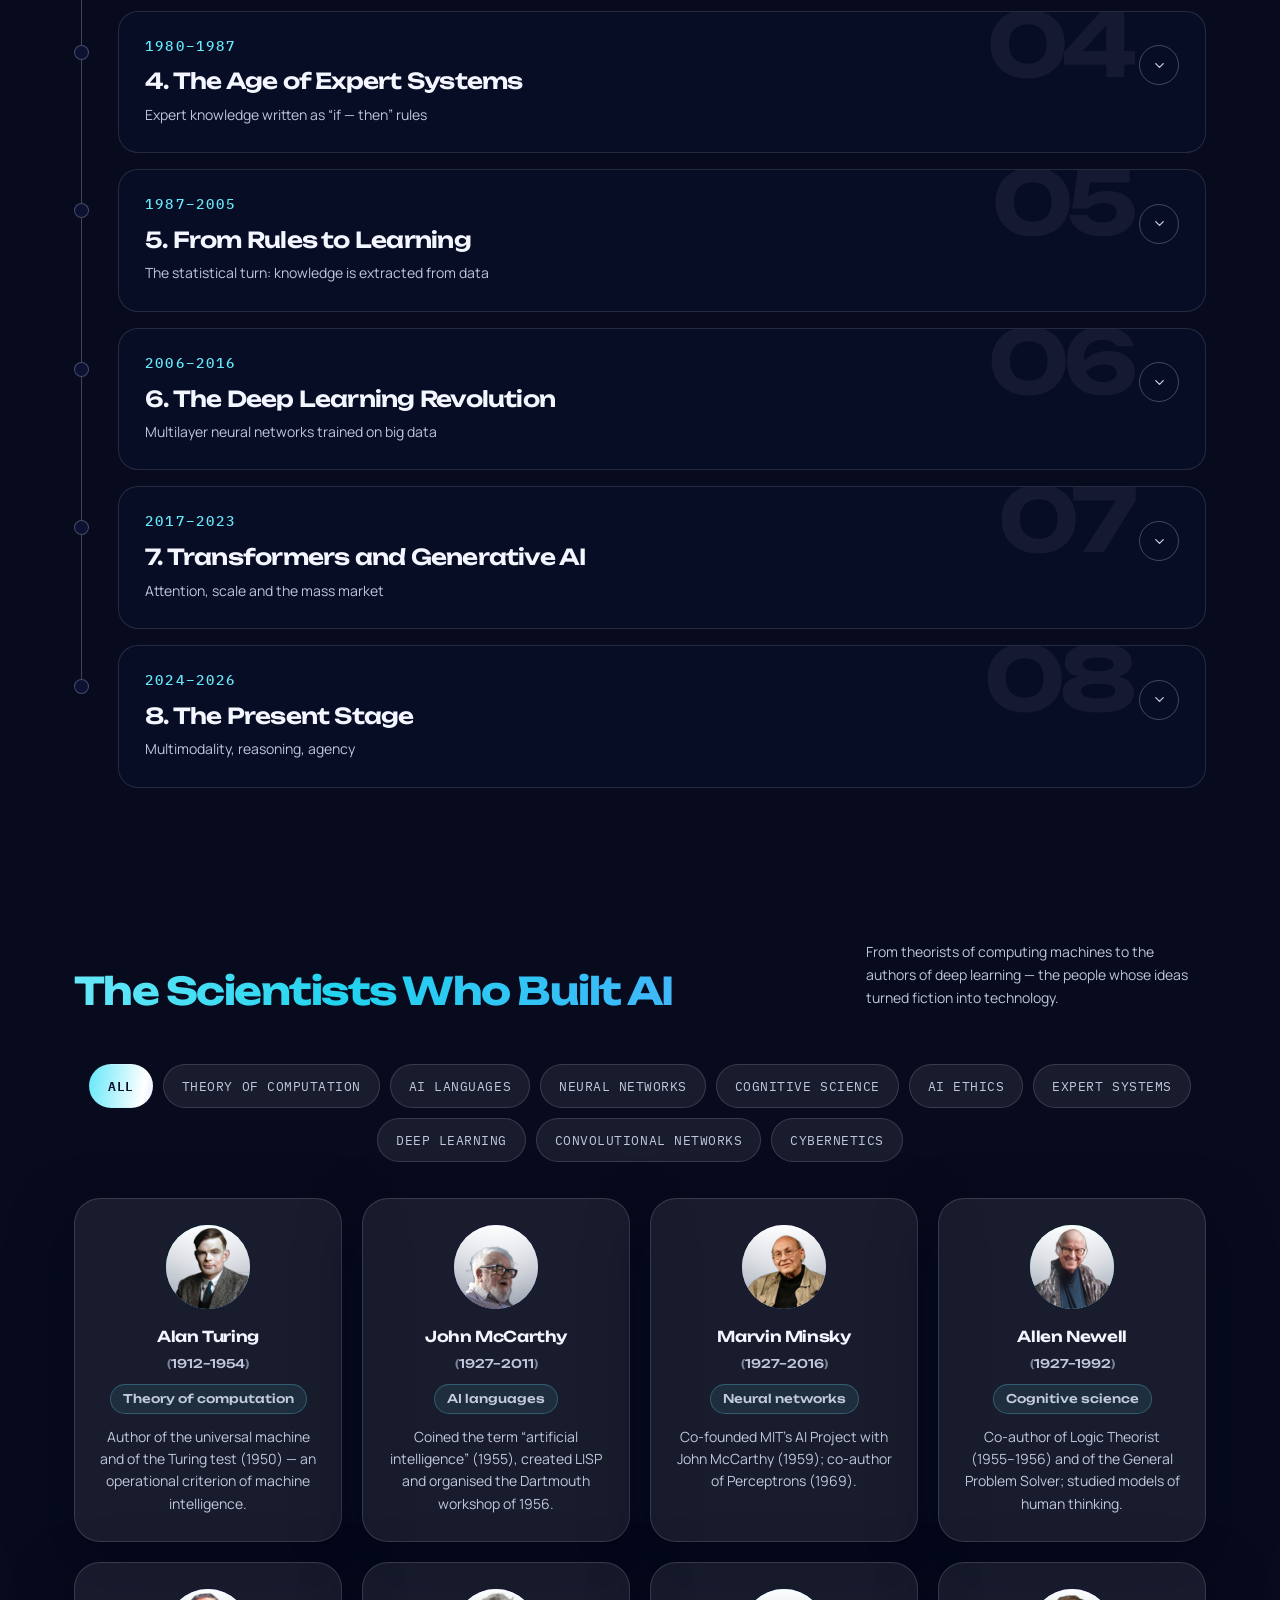
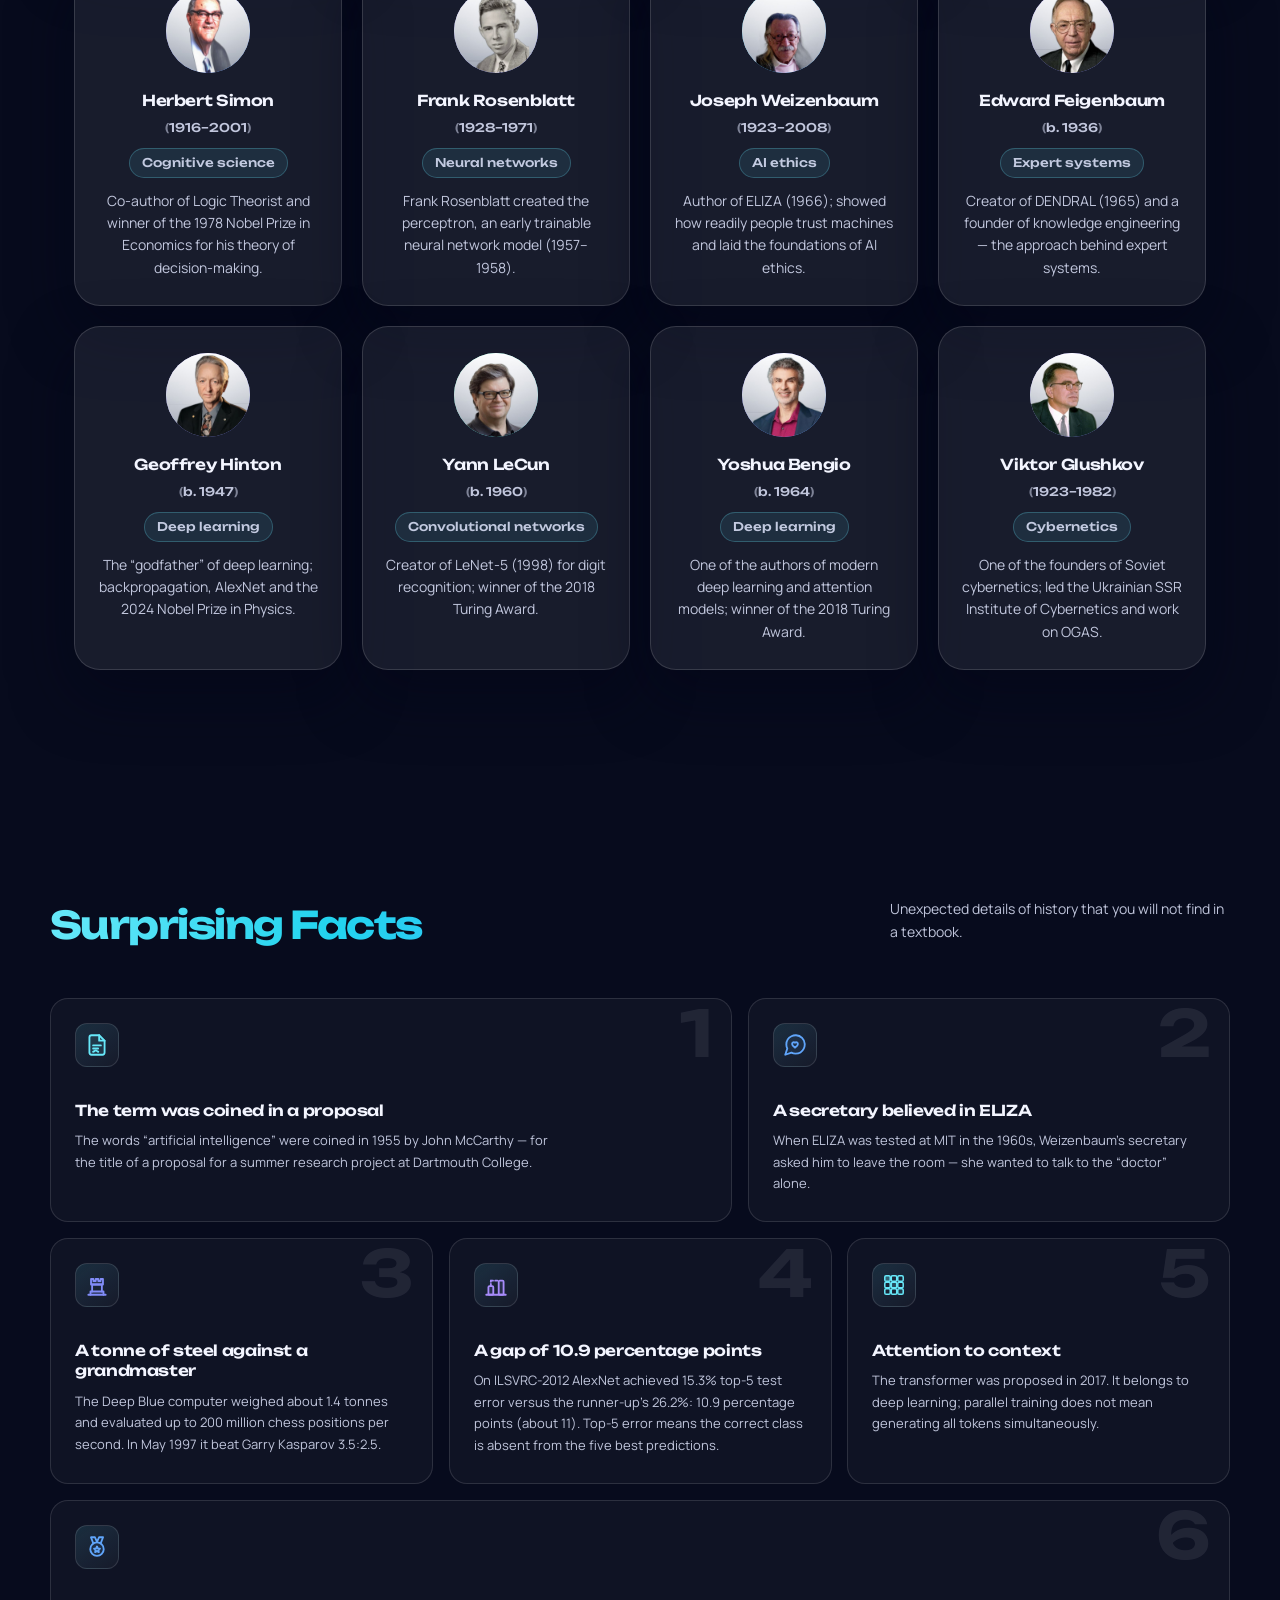
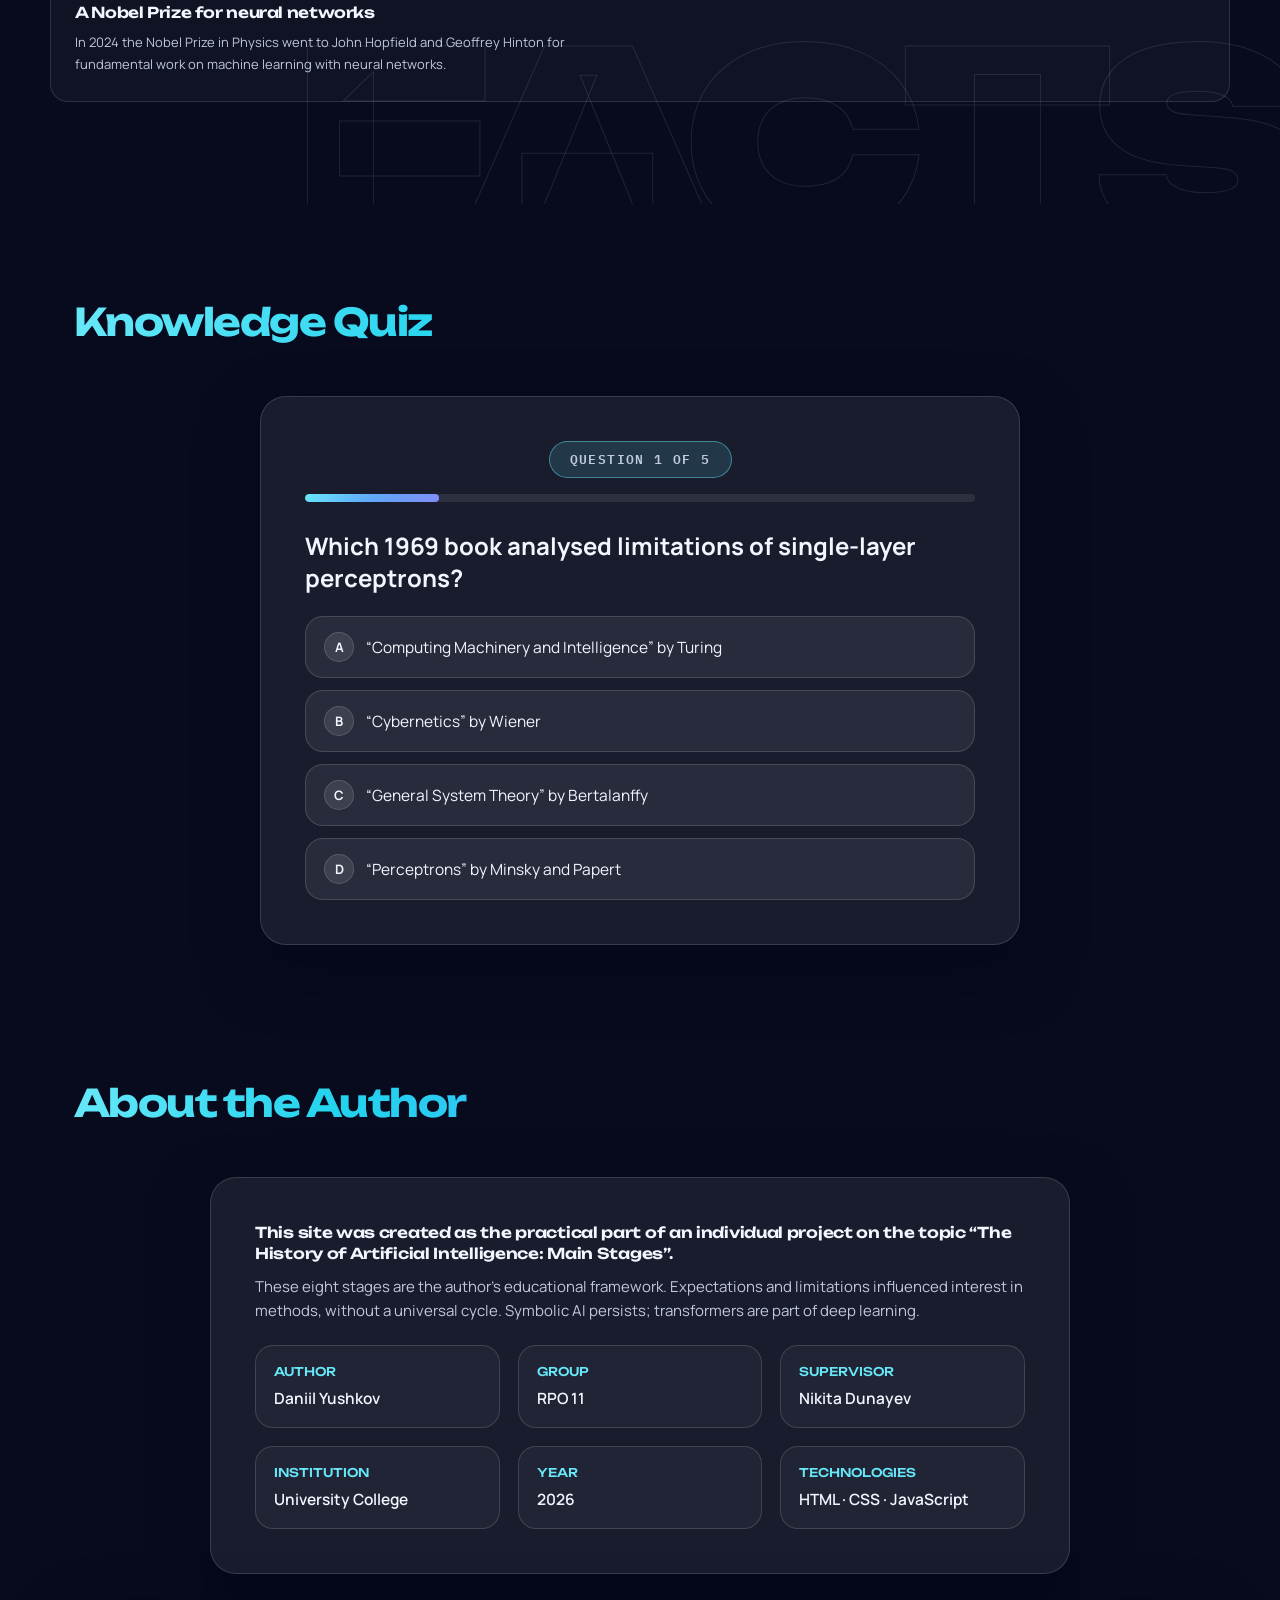
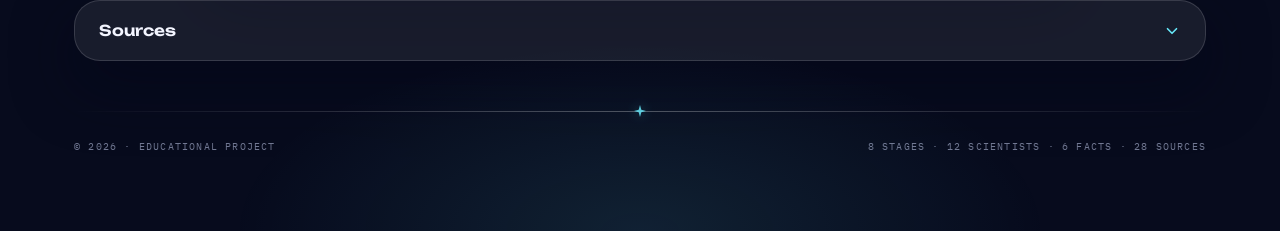
==== commit 4e89bcc7: "version 32 (немецкий язык, рекорд теста) (13.11.2026)" ====
--- a/index.html
+++ b/index.html
@@ -1,5 +1,5 @@
 <!DOCTYPE html>
-<!-- История развития искусственного интеллекта · version 31 (язык браузера: ru/pl/zh/en) (12.11.2026) -->
+<!-- История развития искусственного интеллекта · version 32 (немецкий язык, рекорд теста) (13.11.2026) -->
 <html lang="ru">
 <head>
 <meta charset="UTF-8">
@@ -1489,6 +1489,17 @@
   #facts::after { font-size: 54px; right: 16px; bottom: 8px; letter-spacing: -0.06em; }
 }
 
+/* ---------- v32: личный рекорд теста ---------- */
+.result-best {
+  margin: 10px 0 0; min-height: 1.2em;
+  font-family: var(--font-mono); font-size: 11px; letter-spacing: 0.12em;
+  text-transform: uppercase; color: var(--ink-faint);
+}
+.result-best.new { color: var(--c1); }
+@media (max-width: 560px) {
+  .result-best { font-size: 10px; letter-spacing: 0.08em; }
+}
+
 </style>
 </head>
 <body>
@@ -1629,6 +1640,7 @@
       <div class="result-ring" id="resultRing"><span id="resultScore">0/5</span></div>
       <div class="result-title" id="resultTitle" role="heading" aria-level="3" tabindex="-1"></div>
       <p class="result-text" id="resultText"></p>
+      <p class="result-best" id="resultBest"></p>
       <div id="quizReview"></div><button class="btn btn-ghost" id="quizRestart" data-i18n="quiz_restart">↻ Другая попытка</button>
     </div>
   </div>
@@ -1786,6 +1798,8 @@
     "res_good_x": "Верных ответов {n} из {total}. Следующая попытка — уже другие пять вопросов из тридцати.",
     "res_low_t": "Стоит повторить",
     "res_low_x": "Верных ответов {n} из {total}. Прокрутите хронологию и попробуйте снова — вопросы будут другие.",
+    "best_label": "Лучший результат: {n} из {total}",
+    "best_new": "Новый рекорд: {n} из {total}",
     "about_title": "Об авторе проекта",
     "about_lead": "Сайт создан как практическая часть индивидуального проекта по теме «Изучение истории развития искусственного интеллекта: основные этапы».",
     "about_text": "Восемь этапов — выбранная автором учебная схема. Завышенные ожидания и ограничения влияли на интерес к методам, но универсального цикла нет. Символический ИИ продолжает развиваться, а трансформеры относятся к глубокому обучению.",
@@ -2198,6 +2212,8 @@
     "res_good_x": "{n} of {total} correct. The next attempt uses five different questions out of thirty.",
     "res_low_t": "Worth reviewing",
     "res_low_x": "{n} of {total} correct. Scroll through the timeline and try again — the questions will be different.",
+    "best_label": "Best result: {n} of {total}",
+    "best_new": "New record: {n} of {total}",
     "about_title": "About the Author",
     "about_lead": "This site was created as the practical part of an individual project on the topic “The History of Artificial Intelligence: Main Stages”.",
     "about_text": "These eight stages are the author’s educational framework. Expectations and limitations influenced interest in methods, without a universal cycle. Symbolic AI persists; transformers are part of deep learning.",
@@ -2563,6 +2579,420 @@
 </script>
 <script>
 window.I18N = window.I18N || {};
+window.I18N.de = {
+  "meta": {
+    "title": "Die Geschichte der Künstlichen Intelligenz — eine interaktive Lernseite",
+    "desc": "Eine interaktive Lernseite zur Geschichte der Künstlichen Intelligenz: acht Etappen von 1943 bis 2026, zwölf Wissenschaftler, überraschende Fakten und ein Wissenstest.",
+    "ogTitle": "Die Geschichte der Künstlichen Intelligenz",
+    "ogDesc": "Acht Etappen der KI-Entwicklung, zwölf Wissenschaftler, überraschende Fakten und ein Wissenstest.",
+    "locale": "de_DE"
+  },
+  "ui": {
+    "portrait_credits": "Bildnachweise",
+    "open_source": "Quelle",
+    "born": "geb. ",
+    "brand1": "Geschichte",
+    "brand2": "der KI",
+    "nav_timeline": "Zeitleiste",
+    "nav_scientists": "Wissenschaftler",
+    "nav_facts": "Fakten",
+    "nav_quiz": "Test",
+    "nav_about": "Über",
+    "menu": "Menü",
+    "hero_t1": "Die Geschichte der",
+    "hero_t2": "Künstlichen Intelligenz",
+    "hero_text": "Eine interaktive Reise vom ersten Modell eines Neurons (1943) bis zum Zeitalter der Reasoning-Modelle und agentischen Systeme (2026): acht Etappen, zwölf Wissenschaftler, die die Welt verändert haben, überraschende Fakten und ein Wissenstest.",
+    "btn_start": "Reise beginnen →",
+    "btn_quiz": "Zum Test",
+    "stat1": "Etappen der Geschichte",
+    "stat2": "Wissenschaftler",
+    "stat3": "Jahre der Entwicklung",
+    "stat4": "Fragen im Pool",
+    "tl_title": "Acht Etappen der KI-Entwicklung",
+    "tl_sub": "Eine didaktische Periodisierung: Die Grenzen sind ungefähr, die Ansätze bestehen nebeneinander. Öffnen Sie eine Etappe für Ereignisse und Quellen.",
+    "sci_title": "Die Wissenschaftler, die die KI erschufen",
+    "sci_sub": "Von den Theoretikern der Rechenmaschinen bis zu den Autoren des Deep Learning — Menschen, deren Ideen aus Fiktion Technik machten.",
+    "facts_title": "Überraschende Fakten",
+    "facts_sub": "Unerwartete Details der Geschichte, die in keinem Lehrbuch stehen.",
+    "back_top": "Nach oben",
+    "quiz_title": "Wissenstest",
+    "quiz_step": "Frage {n} von {total}",
+    "quiz_next": "Nächste Frage →",
+    "quiz_finish": "Ergebnis anzeigen →",
+    "quiz_restart": "↻ Neuer Versuch",
+    "res_perfect_t": "Fehlerfrei!",
+    "res_perfect_x": "Alle fünf Antworten sind richtig — genau das systematische Wissen, das eine Fachkraft braucht.",
+    "res_good_t": "Fast geschafft",
+    "res_good_x": "{n} von {total} richtig. Im nächsten Versuch kommen fünf andere Fragen aus dreißig.",
+    "res_low_t": "Wiederholen lohnt sich",
+    "res_low_x": "{n} von {total} richtig. Gehen Sie die Zeitleiste durch und versuchen Sie es erneut — die Fragen werden andere sein.",
+    "best_label": "Bestes Ergebnis: {n} von {total}",
+    "best_new": "Neuer Rekord: {n} von {total}",
+    "about_title": "Über den Autor",
+    "about_lead": "Diese Seite entstand als praktischer Teil eines Einzelprojekts zum Thema „Die Geschichte der Künstlichen Intelligenz: die wichtigsten Etappen“.",
+    "about_text": "Die acht Etappen sind das didaktische Schema des Autors. Überzogene Erwartungen und Grenzen beeinflussten das Interesse an Methoden, einen allgemeinen Zyklus gibt es jedoch nicht. Symbolische KI besteht weiter, Transformer gehören zum Deep Learning.",
+    "about_k1": "Autor",
+    "about_k2": "Gruppe",
+    "about_k3": "Betreuer",
+    "about_k4": "Einrichtung",
+    "about_v1": "Daniil Juschkow",
+    "about_v2": "RPO 11",
+    "about_v3": "Nikita Dunajew",
+    "about_k5": "Jahr",
+    "about_k6": "Technologien",
+    "about_v4": "Universitätskolleg",
+    "sources_label": "Quellen",
+    "sources_note": "Die Links benötigen Internet; Lehrtext und Fotografien bleiben offline verfügbar. Die Einträge stehen in der Originalsprache. Bildnachweise finden sich in der ausklappbaren Liste.",
+    "foot_note": "© 2026 · Lernprojekt",
+    "foot_meta": "8 Etappen · 12 Wissenschaftler · 6 Fakten · 28 Quellen",
+    "meaning": "Bedeutung:",
+    "years_suffix": "",
+    "lang_label": "Sprache",
+    "theme_label": "Palette",
+    "theme_synthora": "Blau",
+    "theme_red": "Rot",
+    "theme_mono": "Schwarzweiß",
+    "theme_purple": "Violett",
+    "theme_orange": "Orange",
+    "theme_green": "Grün",
+    "guide_title": "Grundbegriffe",
+    "guide_text": "KI umfasst Regeln, Suche und Lernen. Maschinelles Lernen ist der Teil, der Muster aus Daten lernt. Deep Learning nutzt mehrschichtige neuronale Netze innerhalb des maschinellen Lernens. Überwachtes Lernen arbeitet mit Beispiel-Antwort-Paaren. Ein Transformer ist eine neuronale Architektur, die Aufmerksamkeit (Attention) nutzt, um Elemente zueinander in Beziehung zu setzen. Das Training kann Positionen parallel verarbeiten; die autoregressive Generierung erzeugt Token nacheinander. Ein Token ist ein Textfragment. Ein autoregressives Modell sagt beim Vortraining das nächste Token voraus; andere Modelle rekonstruieren maskierte Token. Ein Agent nutzt Werkzeuge, um Aufgabenschritte innerhalb gesetzter Grenzen auszuführen. Eine Halluzination ist plausibler, aber falscher Inhalt: Training oder Retrieval allein garantieren keine Wahrheit. Schwache KI deckt einen begrenzten Aufgabenbereich ab; AGI betrifft allgemeine Fähigkeiten, während die philosophische starke KI echtes Verstehen meint. Ein GAN trainiert zwei konkurrierende Netze, einen Generator und einen Diskriminator.",
+    "skip": "Zum Inhalt springen",
+    "review": "Auswertung der Antworten",
+    "your_answer": "Ihre Antwort: ",
+    "right_answer": "Richtige Antwort: ",
+    "repeat": "Material zu Ihren Fehlern wiederholen: ",
+    "read": "Material lesen",
+    "correct": "Richtig.",
+    "incorrect": "Falsch."
+  },
+  "fields": [
+    "Alle",
+    "Theorie der Berechnung",
+    "KI-Sprachen",
+    "Neuronale Netze",
+    "Kognitionswissenschaft",
+    "KI-Ethik",
+    "Expertensysteme",
+    "Deep Learning",
+    "Faltungsnetze",
+    "Kybernetik"
+  ],
+  "stages": [
+    {
+      "name": "Ursprünge",
+      "tagline": "Vom Modell eines Neurons zur eigenen Disziplin",
+      "events": [
+        [
+          "1943",
+          "McCulloch und Pitts erstellen ein mathematisches Modell eines künstlichen Neurons"
+        ],
+        [
+          "1950",
+          "Alan Turings Aufsatz „Computing Machinery and Intelligence“ und der Turing-Test"
+        ],
+        [
+          "1955–1956",
+          "Newell, Simon und Shaw entwickeln Logic Theorist, ein Programm zum Beweisen von Sätzen"
+        ],
+        [
+          "1956",
+          "Die Dartmouth-Konferenz bringt den Begriff „künstliche Intelligenz“ in Umlauf"
+        ]
+      ],
+      "meaning": "Der Begriff entsteht, und die KI wird zu einer eigenen Wissenschaft an der Schnittstelle von Kybernetik, Logik und Informatik."
+    },
+    {
+      "name": "Die „goldene Ära“ der symbolischen KI",
+      "tagline": "Intelligenz als Manipulation von Symbolen nach Regeln",
+      "events": [
+        [
+          "1957",
+          "Frank Rosenblatt entwickelt das Perzeptron, ein frühes trainierbares Modell eines neuronalen Netzes"
+        ],
+        [
+          "1958",
+          "John McCarthy entwickelt die Sprache LISP"
+        ],
+        [
+          "1965",
+          "DENDRAL — das erste Expertensystem (chemische Analyse)"
+        ],
+        [
+          "1966",
+          "Weizenbaums ELIZA imitiert ein Gespräch mit einem Psychotherapeuten"
+        ],
+        [
+          "1969",
+          "„Perceptrons“ analysiert die Grenzen dieser Modellklasse"
+        ],
+        [
+          "1970er",
+          "MYCIN diagnostiziert Infektionen und wählt Antibiotika aus"
+        ]
+      ],
+      "meaning": "Die ersten funktionierenden KI-Programme — und zugleich überzogene Erwartungen, die die Technik nicht erfüllen konnte."
+    },
+    {
+      "name": "Der erste „KI-Winter“",
+      "tagline": "Eine Krise überzogener Erwartungen",
+      "events": [
+        [
+          "1973",
+          "Vorläufer: der Lighthill-Report — die KI-Forschung hatte die Erwartungen nicht erfüllt"
+        ],
+        [
+          "1974",
+          "Das Vereinigte Königreich stellt die Finanzierung der KI nahezu ein"
+        ],
+        [
+          "1970er",
+          "DARPA kürzt die Unterstützung der Forschung in den USA"
+        ]
+      ],
+      "meaning": "Die Lehre dieser Etappe: Was eine Technik kann, muss zu dem passen, was sie verspricht, sonst verlieren Investoren das Vertrauen."
+    },
+    {
+      "name": "Das Zeitalter der Expertensysteme",
+      "tagline": "Expertenwissen als „wenn — dann“-Regeln",
+      "events": [
+        [
+          "1980",
+          "XCON (R1) von DEC spart jährlich zweistellige Millionenbeträge"
+        ],
+        [
+          "1982",
+          "Japan startet das Programm „Computer der fünften Generation“"
+        ],
+        [
+          "1980er",
+          "Der Markt für LISP-Maschinen boomt, Expertensysteme verbreiten sich"
+        ]
+      ],
+      "meaning": "Der erste kommerzielle Erfolg der KI; bis 1987 führten die Wartungskosten zum zweiten „Winter“."
+    },
+    {
+      "name": "Von Regeln zum Lernen",
+      "tagline": "Die statistische Wende: Wissen wird aus Daten gewonnen",
+      "events": [
+        [
+          "1986",
+          "Vorläufer: Backpropagation wird bekannt (Rumelhart, Hinton, Williams)"
+        ],
+        [
+          "1995",
+          "Die Support-Vektor-Maschine (V. Vapnik, C. Cortes)"
+        ],
+        [
+          "1997",
+          "Deep Blue besiegt Garri Kasparow in einem Schachwettkampf"
+        ],
+        [
+          "1997",
+          "Die LSTM-Architektur (Hochreiter, Schmidhuber)"
+        ],
+        [
+          "1998",
+          "Das Faltungsnetz LeNet-5 erkennt handschriftliche Ziffern"
+        ]
+      ],
+      "meaning": "Deep Blue nutzte Zugsuche und Stellungsbewertung, kein modernes trainiertes neuronales Netz."
+    },
+    {
+      "name": "Die Deep-Learning-Revolution",
+      "tagline": "Mehrschichtige neuronale Netze, auf große Daten trainiert",
+      "events": [
+        [
+          "2006",
+          "Schichtweises Vortraining tiefer Netze (Hintons Gruppe)"
+        ],
+        [
+          "2012",
+          "Bei ILSVRC-2012 erreicht AlexNet einen Top-5-Testfehler von 15,3 % gegenüber 26,2 % des Zweitplatzierten: 10,9 Prozentpunkte (etwa 11). Top-5-Fehler bedeutet, dass die richtige Klasse unter den fünf besten Vorhersagen fehlt"
+        ],
+        [
+          "2014",
+          "Generative adversarial networks (GANs) von Ian Goodfellow"
+        ],
+        [
+          "2016",
+          "AlphaGo besiegt den Go-Weltmeister Lee Sedol 4:1"
+        ]
+      ],
+      "meaning": "Deep Learning wird zum Standard in Bildverarbeitung, Sprache und Übersetzung."
+    },
+    {
+      "name": "Transformer und generative KI",
+      "tagline": "Attention, Skalierung und der Massenmarkt",
+      "events": [
+        [
+          "2017",
+          "„Attention Is All You Need“ — die Transformer-Architektur"
+        ],
+        [
+          "2018",
+          "BERT verbessert das Verständnis von Kontext in der Sprache"
+        ],
+        [
+          "2020",
+          "GPT-3 — 175 Milliarden Parameter"
+        ],
+        [
+          "2020",
+          "AlphaFold2 erreicht hohe Genauigkeit bei CASP14"
+        ],
+        [
+          "2021",
+          "Die AlphaFold2-Methode erscheint in Nature"
+        ],
+        [
+          "2022",
+          "ChatGPT startet als Konversationsschnittstelle zu einem Sprachmodell"
+        ]
+      ],
+      "meaning": "KI kommt in den Massenmarkt und wird zum Alltagswerkzeug."
+    },
+    {
+      "name": "Die gegenwärtige Etappe",
+      "tagline": "Multimodalität, Reasoning, Agency",
+      "events": [
+        [
+          "2025",
+          "DeepSeek-R1: Aufsatz vom 22. Januar über bestärkendes Lernen für Reasoning"
+        ],
+        [
+          "2024–2026",
+          "Ein didaktischer Rahmen für laufende multimodale, Reasoning- und Agentenforschung; kein eigener Meilenstein von 2026"
+        ]
+      ],
+      "meaning": "Die Fähigkeiten hängen von Aufgaben und Bewertungssituationen ab; Fehler und die Notwendigkeit von Kontrolle bleiben."
+    }
+  ],
+  "scientists": [
+    {
+      "name": "Alan Turing",
+      "field": "Theorie der Berechnung",
+      "desc": "Autor der universellen Maschine und des Turing-Tests (1950) — eines operationalen Kriteriums für maschinelle Intelligenz."
+    },
+    {
+      "name": "John McCarthy",
+      "field": "KI-Sprachen",
+      "desc": "Prägte den Begriff „künstliche Intelligenz“ (1955), schuf LISP und organisierte die Dartmouth-Konferenz von 1956."
+    },
+    {
+      "name": "Marvin Minsky",
+      "field": "Neuronale Netze",
+      "desc": "Gründete mit John McCarthy das KI-Projekt am MIT (1959); Mitautor von „Perceptrons“ (1969)."
+    },
+    {
+      "name": "Allen Newell",
+      "field": "Kognitionswissenschaft",
+      "desc": "Mitautor von Logic Theorist (1955–1956) und des General Problem Solver; untersuchte Modelle menschlichen Denkens."
+    },
+    {
+      "name": "Herbert Simon",
+      "field": "Kognitionswissenschaft",
+      "desc": "Mitautor von Logic Theorist und Träger des Nobelpreises für Wirtschaftswissenschaften 1978 für seine Entscheidungstheorie."
+    },
+    {
+      "name": "Frank Rosenblatt",
+      "field": "Neuronale Netze",
+      "desc": "Frank Rosenblatt entwickelte das Perzeptron, ein frühes trainierbares Modell eines neuronalen Netzes (1957–1958)."
+    },
+    {
+      "name": "Joseph Weizenbaum",
+      "field": "KI-Ethik",
+      "desc": "Autor von ELIZA (1966); zeigte, wie bereitwillig Menschen Maschinen vertrauen, und legte Grundlagen der KI-Ethik."
+    },
+    {
+      "name": "Edward Feigenbaum",
+      "field": "Expertensysteme",
+      "desc": "Schöpfer von DENDRAL (1965) und Begründer des Knowledge Engineering — des Ansatzes hinter Expertensystemen."
+    },
+    {
+      "name": "Geoffrey Hinton",
+      "field": "Deep Learning",
+      "desc": "Der „Pate“ des Deep Learning; Backpropagation, AlexNet und der Nobelpreis für Physik 2024."
+    },
+    {
+      "name": "Yann LeCun",
+      "field": "Faltungsnetze",
+      "desc": "Schöpfer von LeNet-5 (1998) zur Ziffernerkennung; Träger des Turing Award 2018."
+    },
+    {
+      "name": "Yoshua Bengio",
+      "field": "Deep Learning",
+      "desc": "Einer der Autoren des modernen Deep Learning und der Attention-Modelle; Träger des Turing Award 2018."
+    },
+    {
+      "name": "Wiktor Gluschkow",
+      "field": "Kybernetik",
+      "desc": "Einer der Begründer der sowjetischen Kybernetik; leitete das Institut für Kybernetik der Ukrainischen SSR und die Arbeiten an OGAS."
+    }
+  ],
+  "facts": [
+    {
+      "title": "Der Begriff entstand in einem Antrag",
+      "text": "Die Wörter „künstliche Intelligenz“ prägte John McCarthy 1955 — für den Titel eines Antrags auf ein Sommerforschungsprojekt am Dartmouth College."
+    },
+    {
+      "title": "Eine Sekretärin glaubte an ELIZA",
+      "text": "Als ELIZA in den 1960er-Jahren am MIT getestet wurde, bat Weizenbaums Sekretärin ihn, den Raum zu verlassen — sie wollte allein mit dem „Doktor“ sprechen."
+    },
+    {
+      "title": "Eine Tonne Stahl gegen einen Großmeister",
+      "text": "Der Computer Deep Blue wog etwa 1,4 Tonnen und bewertete bis zu 200 Millionen Schachstellungen pro Sekunde. Im Mai 1997 besiegte er Garri Kasparow 3,5:2,5."
+    },
+    {
+      "title": "Ein Abstand von 10,9 Prozentpunkten",
+      "text": "Bei ILSVRC-2012 erreichte AlexNet einen Top-5-Testfehler von 15,3 % gegenüber 26,2 % des Zweitplatzierten: 10,9 Prozentpunkte (etwa 11). Top-5-Fehler bedeutet, dass die richtige Klasse unter den fünf besten Vorhersagen fehlt."
+    },
+    {
+      "title": "Aufmerksamkeit für den Kontext",
+      "text": "Der Transformer wurde 2017 vorgeschlagen. Er gehört zum Deep Learning; paralleles Training bedeutet nicht, alle Token gleichzeitig zu erzeugen."
+    },
+    {
+      "title": "Ein Nobelpreis für neuronale Netze",
+      "text": "2024 ging der Nobelpreis für Physik an John Hopfield und Geoffrey Hinton für grundlegende Arbeiten zum maschinellen Lernen mit neuronalen Netzen."
+    }
+  ],
+  quiz: [
+    {"id": "q01", "topic": "stage-1", "q": "In welchem Jahr fand die Dartmouth-Konferenz statt — das Ereignis, das gewöhnlich als Beginn der KI als Wissenschaft gilt?", "options": ["1943", "1950", "1956", "1966"], "a": 2, "explain": "Im Sommer 1956 etablierte ein Workshop am Dartmouth College den Begriff „künstliche Intelligenz“, den John McCarthy 1955 in seinem Antrag geprägt hatte."},
+    {"id": "q02", "topic": "stage-1", "q": "Was ist der Turing-Test?", "options": ["Ein Maßstab für die Rechengeschwindigkeit einer Maschine", "Ein Kriterium dafür, dass eine Maschine in einem Textdialog nicht von einem Menschen zu unterscheiden ist", "Ein Turnier für Schachprogramme", "Eine Methode zum Training eines neuronalen Netzes"], "a": 1, "explain": "In seinem Aufsatz von 1950 schlug Turing vor, das Verhalten einer Maschine dann als intelligent zu bezeichnen, wenn sie in einem Gespräch nicht von einem Menschen zu unterscheiden ist."},
+    {"id": "q03", "topic": "stage-2", "q": "Wer entwickelte das Perzeptron, ein frühes trainierbares neuronales Modell?", "options": ["Alan Turing", "Frank Rosenblatt", "John McCarthy", "Marvin Minsky"], "a": 1, "explain": "Frank Rosenblatt entwickelte das Perzeptron 1957–1958."},
+    {"id": "q04", "topic": "guide", "q": "Welche 2017 vorgeschlagene Architektur bildet die Grundlage moderner Sprachmodelle?", "options": ["Das rekurrente Netz LSTM", "Das Faltungsnetz", "Der Transformer", "Das generative adversarial network"], "a": 2, "explain": "In „Attention Is All You Need“ (2017) schlugen Forscher von Google den Transformer vor, eine auf Attention aufgebaute Architektur. BERT, GPT und andere moderne Modelle beruhen darauf."},
+    {"id": "q05", "topic": "timeline", "q": "Welche historische Schlussfolgerung wird in dieser Arbeit vertreten?", "options": ["Die Entwicklung verlief ohne Grenzen", "Erwartungen und Grenzen beeinflussten das Interesse an Methoden", "Neuronale Netze ersetzten jede Programmierung", "Die symbolische KI verschwand nach 1956"], "a": 1, "explain": "Die acht Etappen sind das didaktische Schema des Autors. Überzogene Erwartungen und Grenzen beeinflussten das Interesse an Methoden, einen allgemeinen Zyklus gibt es jedoch nicht. Symbolische KI besteht weiter, Transformer gehören zum Deep Learning."},
+    {"id": "q06", "topic": "stage-1", "q": "Wer prägte den Begriff „künstliche Intelligenz“?", "options": ["Alan Turing", "John McCarthy", "Marvin Minsky", "Allen Newell"], "a": 1, "explain": "Der Begriff erschien 1955 in John McCarthys Antrag für den Dartmouth-Workshop und setzte sich 1956 auf der Konferenz selbst durch."},
+    {"id": "q07", "topic": "stage-1", "q": "In welchem Jahr beschrieben McCulloch und Pitts das formale Neuron?", "options": ["1936", "1943", "1950", "1956"], "a": 1, "explain": "1943 schlugen Warren McCulloch und Walter Pitts ein mathematisches Modell des Neurons vor; die Forschung zu neuronalen Netzen wird gewöhnlich auf diesen Aufsatz zurückgeführt."},
+    {"id": "q08", "topic": "stage-1", "q": "Wie hieß das 1955–1956 von Newell, Simon und Shaw entwickelte Programm, das Sätze aus den Principia bewies?", "options": ["Logic Theorist", "ELIZA", "DENDRAL", "Shakey"], "a": 0, "explain": "Logic Theorist bewies mehrere Dutzend Sätze aus Whiteheads und Russells Principia — eines der ersten Programme, die Schlussfolgern nachahmten."},
+    {"id": "q09", "topic": "stage-3", "q": "Was bedeutet der Begriff „KI-Winter“?", "options": ["Einen saisonalen Rückgang der Computerverkäufe", "Eine Phase schrumpfender Finanzierung und schwindenden Interesses an KI", "Die Abschaltung aller Forschungslabore", "Ein Verbot der KI-Forschung"], "a": 1, "explain": "Er bezeichnet die Phasen nach überzogenen Erwartungen — Mitte der 1970er und Ende der 1980er Jahre —, in denen Finanzierung und Interesse an KI einbrachen."},
+    {"id": "q10", "topic": "stage-2", "q": "Welches Buch von 1969 analysierte die Grenzen einschichtiger Perzeptrone?", "options": ["„Perceptrons“ von Minsky und Papert", "„Kybernetik“ von Wiener", "„Computing Machinery and Intelligence“ von Turing", "„General System Theory“ von Bertalanffy"], "a": 0, "explain": "Minskys und Paperts „Perceptrons“ analysierte die Grenzen dieser Modellklasse; das nachlassende Interesse hatte mehrere Ursachen."},
+    {"id": "q11", "topic": "stage-2", "q": "Wie hieß Weizenbaums Konversationsprogramm, das er 1966 in einem Aufsatz beschrieb?", "options": ["ELIZA", "SHRDLU", "PARRY", "DENDRAL"], "a": 0, "explain": "ELIZA imitierte einen Psychotherapeuten, indem es die Antworten des Nutzers umformulierte. Weizenbaum zeigte, wie bereitwillig Menschen einer Maschine Verständnis zuschreiben, das sie nicht hat."},
+    {"id": "q12", "topic": "stage-4", "q": "Was sind Expertensysteme?", "options": ["Programme, die eine Wissensbasis und Inferenzregeln nutzen", "Neuronale Netze mit Millionen Parametern", "Spracherkennungssysteme", "Schachprogramme"], "a": 0, "explain": "Ein Expertensystem speichert das Wissen von Fachleuten als Wenn-dann-Regeln und erklärt seine Schlüsse, sodass sie prüfbar bleiben."},
+    {"id": "q13", "topic": "stage-2", "q": "Wofür wurde das Expertensystem DENDRAL entwickelt?", "options": ["Für die Analyse chemischer Spektren", "Für maschinelle Übersetzung", "Für das Schachspiel", "Für die Steuerung eines Roboters"], "a": 0, "explain": "DENDRAL, unter Edward Feigenbaum entwickelt, bestimmte die Struktur organischer Moleküle aus Massenspektren — das erste erfolgreiche Expertensystem."},
+    {"id": "q14", "topic": "stage-5", "q": "Welches System besiegte Garri Kasparow im Wettkampf 1997?", "options": ["Deep Blue", "AlphaGo", "Stockfish", "Watson"], "a": 0, "explain": "IBMs Deep Blue gewann den Wettkampf 3,5:2,5. Der Sieg beruhte auf Brute-Force-Suche und Spezialhardware, nicht auf Lernen."},
+    {"id": "q15", "topic": "stage-6", "q": "Welches neuronale Netz gewann 2012 ILSVRC?", "options": ["AlexNet", "ResNet", "VGG-16", "LeNet-5"], "a": 0, "explain": "AlexNet erreichte einen Top-5-Testfehler von 15,3 % gegenüber 26,2 % des Zweitplatzierten: ein Unterschied von 10,9 Prozentpunkten (etwa 11)."},
+    {"id": "q16", "topic": "stage-6", "q": "Wie groß war der Abstand beim Top-5-Testfehler zwischen AlexNet und dem Zweitplatzierten bei ILSVRC-2012 in Prozentpunkten?", "options": ["3", "7", "10,9", "20"], "a": 2, "explain": "Bei ILSVRC-2012 erreichte AlexNet einen Top-5-Testfehler von 15,3 % gegenüber 26,2 % des Zweitplatzierten: 10,9 Prozentpunkte (etwa 11). Top-5-Fehler bedeutet, dass die richtige Klasse unter den fünf besten Vorhersagen fehlt."},
+    {"id": "q17", "topic": "stage-6", "q": "In welchem Jahr besiegte AlphaGo Lee Sedol?", "options": ["2012", "2014", "2016", "2020"], "a": 2, "explain": "Im März 2016 gewann DeepMinds AlphaGo den Wettkampf gegen Lee Sedol 4:1. 2017 lernte sein Nachfolger AlphaGo Zero das Spiel allein durch Selbstspiel."},
+    {"id": "q18", "topic": "guide", "q": "Worauf beruht der symbolische Ansatz in der KI?", "options": ["Auf Regeln, Logik und Symbolen", "Auf Textstatistik", "Auf biologischen Neuronen", "Auf evolutionärer Selektion"], "a": 0, "explain": "Symbolische KI stellt Wissen als Formeln und Inferenzregeln dar. Ihre Stärke ist die Erklärbarkeit, ihre Schwäche die Brüchigkeit in der realen Welt."},
+    {"id": "q19", "topic": "scientists", "q": "Wer gilt als „Pate des Deep Learning“?", "options": ["Geoffrey Hinton", "Marvin Minsky", "John McCarthy", "Herbert Simon"], "a": 0, "explain": "Geoffrey Hinton und seine Schüler entwickelten Backpropagation und tiefe Netze in den Jahren, in denen das Feld als Sackgasse galt."},
+    {"id": "q20", "topic": "facts", "q": "Wofür wurde 2024 der Nobelpreis für Physik verliehen?", "options": ["Für Arbeiten zu neuronalen Netzen — an Hopfield und Hinton", "Für Quantencomputer", "Für die Entdeckung von Graphen", "Für Laserforschung"], "a": 0, "explain": "Hopfield und Hinton wurden für grundlegende Entdeckungen und Erfindungen geehrt, die maschinelles Lernen mit künstlichen neuronalen Netzen ermöglichen."},
+    {"id": "q21", "topic": "guide", "q": "Was ist überwachtes Lernen?", "options": ["Lernen aus beschrifteten Beispielen", "Lernen ohne jegliche Daten", "Lernen aus Zufallssignalen", "Manuelles Einstellen jedes Gewichts"], "a": 0, "explain": "Das Modell sieht Eingabe-Antwort-Paare und passt seine Gewichte an, um weniger Fehler zu machen. Bild- und Spracherkennung werden so trainiert."},
+    {"id": "q22", "topic": "guide", "q": "Was ist das Vortrainingsziel eines autoregressiven Sprachmodells vom GPT-Typ?", "options": ["Das nächste Token aus dem Kontext vorhersagen", "Nur zufällig maskierte Token rekonstruieren", "Eine Antwort anhand menschlicher Präferenzwerte auswählen", "Nur eine externe Dokumentdatenbank aktualisieren"], "a": 0, "explain": "Das nächste Token bei gegebenem vorangehendem Kontext vorhersagen. Das ist autoregressives Vortraining; Feintuning und maskierte Modelle nutzen andere Ziele."},
+    {"id": "q23", "topic": "guide", "q": "Was ist eine „Halluzination“ eines Sprachmodells?", "options": ["Eine selbstsichere, aber falsche Antwort", "Ein Stromausfall des Servers", "Ein Übersetzungsfehler in der Oberfläche", "Das Wiederholen der Frage des Nutzers"], "a": 0, "explain": "Eine Halluzination ist plausibler, aber falscher Inhalt. Daten, Training und Generierung können dazu beitragen; Retrieval hilft, garantiert aber keine Wahrheit."},
+    {"id": "q24", "topic": "scientists", "q": "Wer gründete 1959 das KI-Projekt am MIT?", "options": ["Marvin Minsky und John McCarthy", "Alan Turing und Claude Shannon", "Allen Newell und Herbert Simon", "Geoffrey Hinton und Yann LeCun"], "a": 0, "explain": "Die Geschichte des MIT schreibt McCarthy und Minsky die Gründung des KI-Projekts 1959 zu — die Grundlage für das spätere AI Lab."},
+    {"id": "q25", "topic": "scientists", "q": "Wofür ist Wiktor Gluschkow bekannt?", "options": ["Für fortgeschrittene Kybernetik und das OGAS-Projekt", "Für die Erfindung von LISP", "Für ELIZA", "Für AlphaGo"], "a": 0, "explain": "Wiktor Gluschkow war einer der Begründer der sowjetischen Kybernetik, Leiter des Instituts für Kybernetik der Ukrainischen SSR und führend an OGAS beteiligt."},
+    {"id": "q26", "topic": "stage-7", "q": "Was sagt AlphaFold voraus?", "options": ["Die dreidimensionale Struktur von Proteinen", "Das Wetter für eine Woche", "Den Straßenverkehr", "Den Text des nächsten Aufsatzes"], "a": 0, "explain": "DeepMinds AlphaFold sagt aus der Aminosäuresequenz die 3D-Struktur eines Proteins voraus; bei CASP14 im Jahr 2020 war die Genauigkeit für viele Proteine mit experimentellen Methoden vergleichbar; die AlphaFold2-Methodik erschien 2021 in Nature."},
+    {"id": "q27", "topic": "stage-7", "q": "In welchem Jahr erschien GPT-3?", "options": ["2018", "2020", "2022", "2023"], "a": 1, "explain": "GPT-3 erschien 2020 und zeigte, dass ein Modell mit 175 Milliarden Parametern neue Aufgaben ohne Feintuning bewältigen kann."},
+    {"id": "q28", "topic": "guide", "q": "Welcher Mechanismus liegt dem Transformer zugrunde?", "options": ["Attention", "Faltung", "Rekursion", "Backpropagation"], "a": 0, "explain": "Attention lässt jedes Wort alle anderen im Satz gewichten, daher lässt sich das Training gut auf GPUs parallelisieren."},
+    {"id": "q29", "topic": "stage-6", "q": "Was ist ein GAN?", "options": ["Ein generative adversarial network", "Ein graph-analytisches Netzwerk", "Ein globales Zugangsnetzwerk", "Ein Algorithmusgenerator"], "a": 0, "explain": "Zwei Netze — ein Generator und ein Diskriminator — trainieren gegeneinander. Ian Goodfellow und Kollegen schlugen die Idee 2014 vor."},
+    {"id": "q30", "topic": "timeline", "q": "Wie viele Etappen der KI-Entwicklung nennt die Arbeit?", "options": ["Vier", "Sechs", "Acht", "Zehn"], "a": 2, "explain": "Eine didaktische Periodisierung: Die Grenzen sind ungefähr, die Ansätze bestehen nebeneinander. Öffnen Sie eine Etappe für Ereignisse und Quellen."}
+  ]
+};
+
+</script>
+<script>
+window.I18N = window.I18N || {};
 window.I18N.pl = {
   "meta": {
     "title": "Historia rozwoju sztucznej inteligencji — interaktywny serwis edukacyjny",
@@ -2610,6 +3040,8 @@
     "res_good_x": "Poprawne odpowiedzi: {n} z {total}. Kolejna próba to już inne pięć pytań z trzydziestu.",
     "res_low_t": "Warto powtórzyć",
     "res_low_x": "Poprawne odpowiedzi: {n} z {total}. Przejrzyj chronologię i spróbuj ponownie — pytania będą inne.",
+    "best_label": "Najlepszy wynik: {n} z {total}",
+    "best_new": "Nowy rekord: {n} z {total}",
     "about_title": "O autorze projektu",
     "about_lead": "Serwis powstał jako praktyczna część projektu indywidualnego na temat „Badanie historii rozwoju sztucznej inteligencji: główne etapy”.",
     "about_text": "Osiem etapów to dydaktyczny schemat autora. Oczekiwania i ograniczenia wpływały na zainteresowanie metodami, ale nie tworzą uniwersalnego cyklu. AI symboliczna trwa, a transformery należą do głębokiego uczenia.",
@@ -3022,6 +3454,8 @@
     "res_good_x": "答对 {n} / {total} 题。下一轮将从30道题中换另外五道。",
     "res_low_t": "值得复习",
     "res_low_x": "答对 {n} / {total} 题。请浏览时间轴后再试，题目会换新的。",
+    "best_label": "最好成绩：{n}/{total}",
+    "best_new": "新纪录：{n}/{total}",
     "about_title": "关于项目作者",
     "about_lead": "本网站是个人项目《人工智能发展史研究：主要阶段》的实践成果。",
     "about_text": "八个阶段是作者采用的教学框架。期望与局限会影响研究兴趣，但并不存在普遍适用的循环。符号人工智能仍在发展，Transformer 属于深度学习。",
@@ -3393,6 +3827,7 @@
   var LANGS = [
     { id: "ru", code: "RU", name: "Русский" },
     { id: "en", code: "EN", name: "English" },
+    { id: "de", code: "DE", name: "Deutsch" },
     { id: "pl", code: "PL", name: "Polski" },
     { id: "zh", code: "ZH", name: "简体中文" }
   ];
@@ -3444,6 +3879,7 @@
     var primary = (navigator.languages && navigator.languages[0]) || navigator.language || "";
     var code = String(primary).toLowerCase();
     if (code.indexOf("zh") === 0) return "zh";
+    if (code.indexOf("de") === 0) return "de";
     if (code.indexOf("pl") === 0) return "pl";
     if (code.indexOf("ru") === 0) return "ru";
     return "en";
@@ -3759,6 +4195,12 @@
   var quizRestart = document.getElementById("quizRestart");
 
   var QUIZ_SIZE = 5;
+  var resultBest = document.getElementById("resultBest");
+  var BEST_KEY = "quiz-best";
+  var bestScore = 0;
+  var bestIsNew = false;
+  try { bestScore = parseInt(localStorage.getItem(BEST_KEY), 10) || 0; } catch (e) { bestScore = 0; }
+  if (!(bestScore >= 0 && bestScore <= QUIZ_SIZE)) bestScore = 0;
   var current = 0, score = 0, answered = false, lastPick = -1, finished = false;
   var roundQuestions = [];
   var lastRoundIdx = [];
@@ -3856,6 +4298,15 @@
   function fillResult() {
     var d = D();
     renderReview();
+    if (resultBest) {
+      if (bestScore > 0) {
+        resultBest.textContent = fmt(bestIsNew ? d.ui.best_new : d.ui.best_label, bestScore, QUIZ_SIZE);
+        resultBest.classList.toggle("new", bestIsNew);
+      } else {
+        resultBest.textContent = "";
+        resultBest.classList.remove("new");
+      }
+    }
     var pct = Math.round(score / QUIZ_SIZE * 100);
     resultRing.style.setProperty("--pct", pct + "%");
     resultScore.textContent = score + "/" + QUIZ_SIZE;
@@ -3873,6 +4324,11 @@
 
   function showResult() {
     finished = true;
+    bestIsNew = score > bestScore;
+    if (bestIsNew) {
+      bestScore = score;
+      try { localStorage.setItem(BEST_KEY, String(bestScore)); } catch (e) {}
+    }
     quizPlay.style.display = "none";
     quizResult.classList.add("show");
     fillResult();
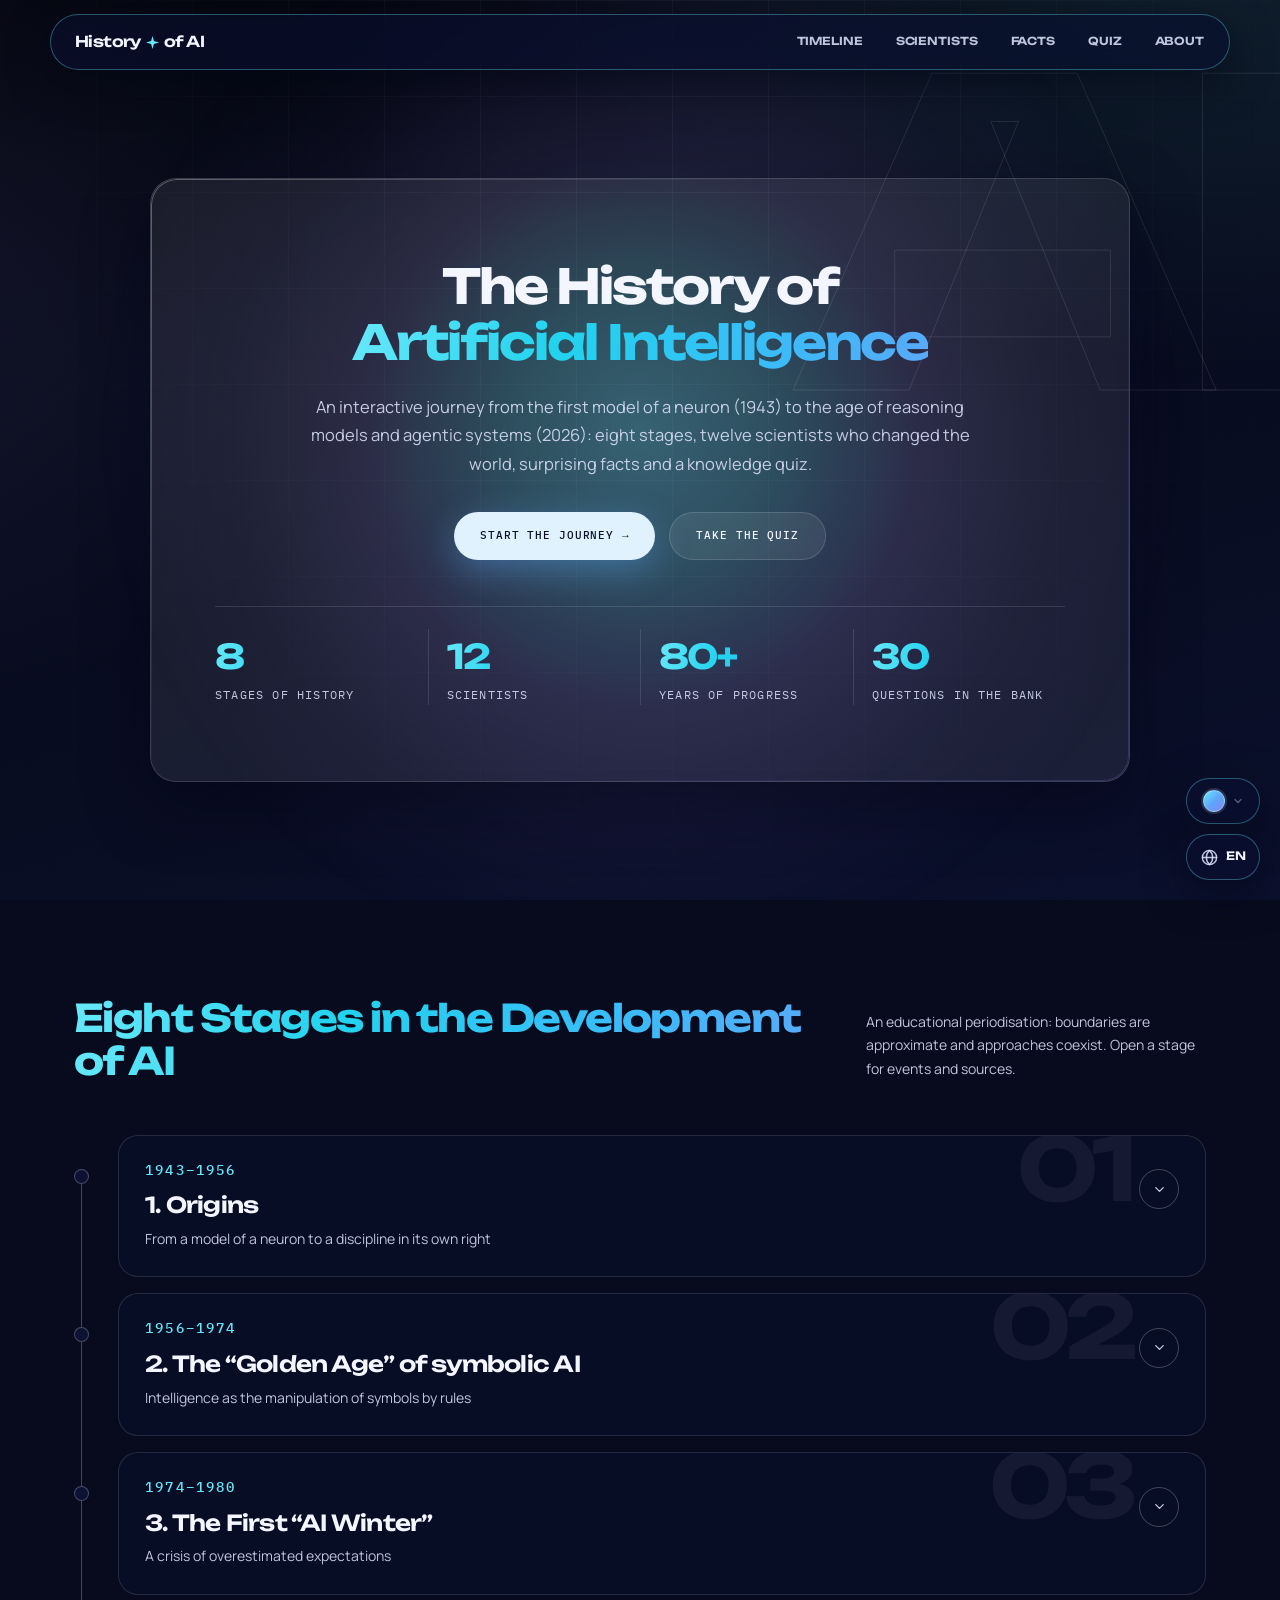
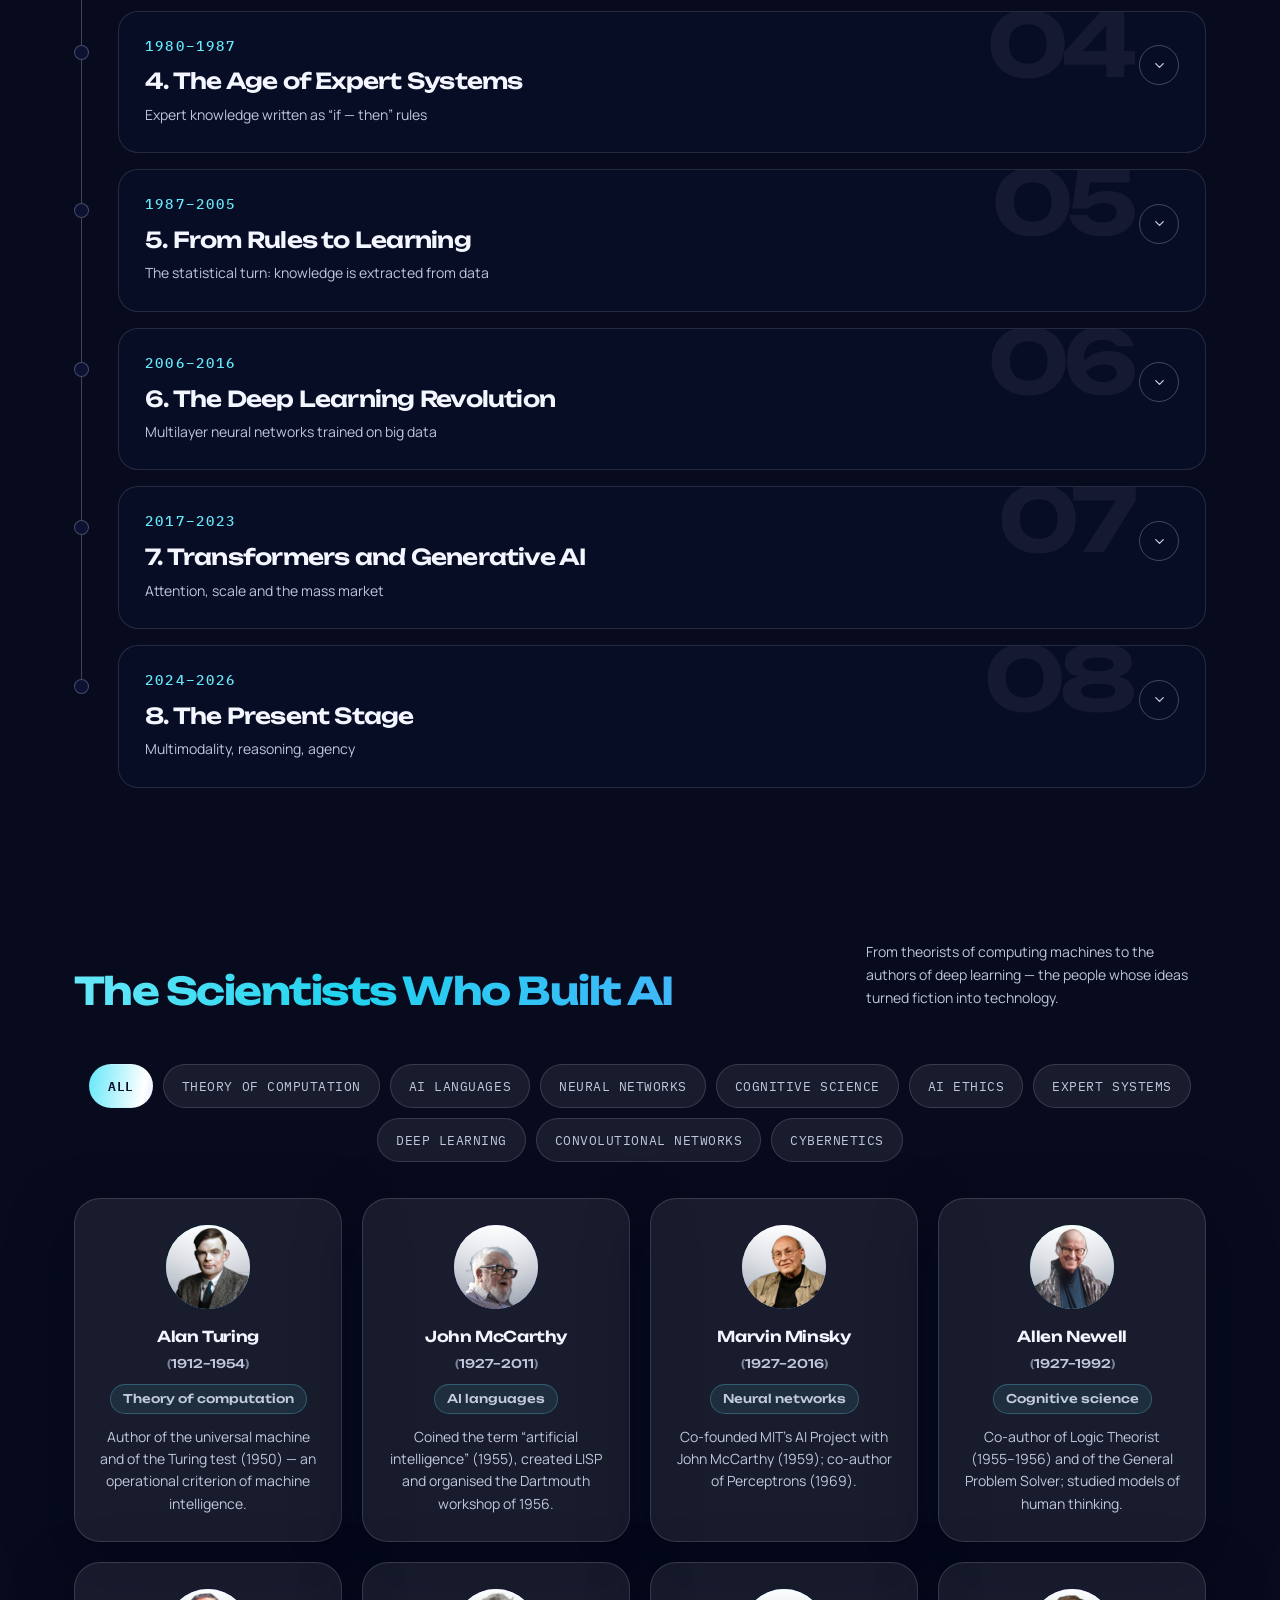
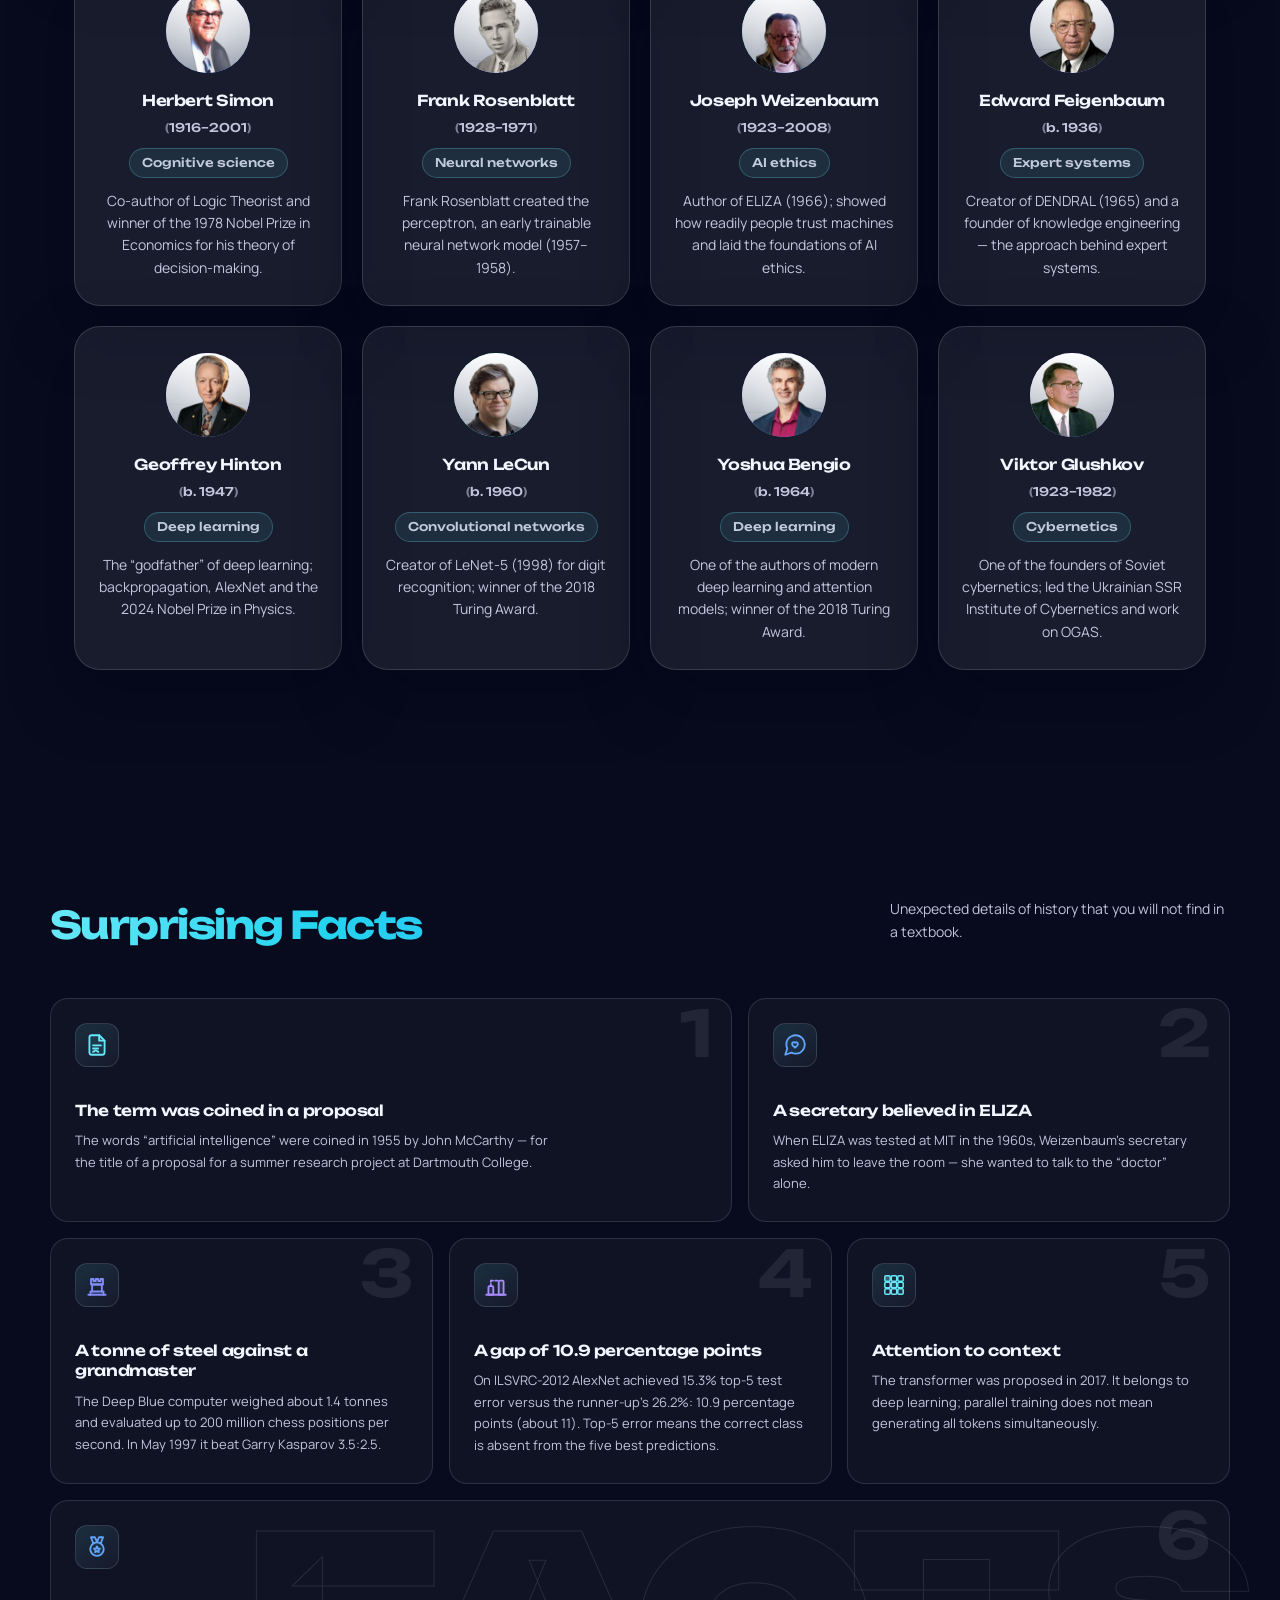
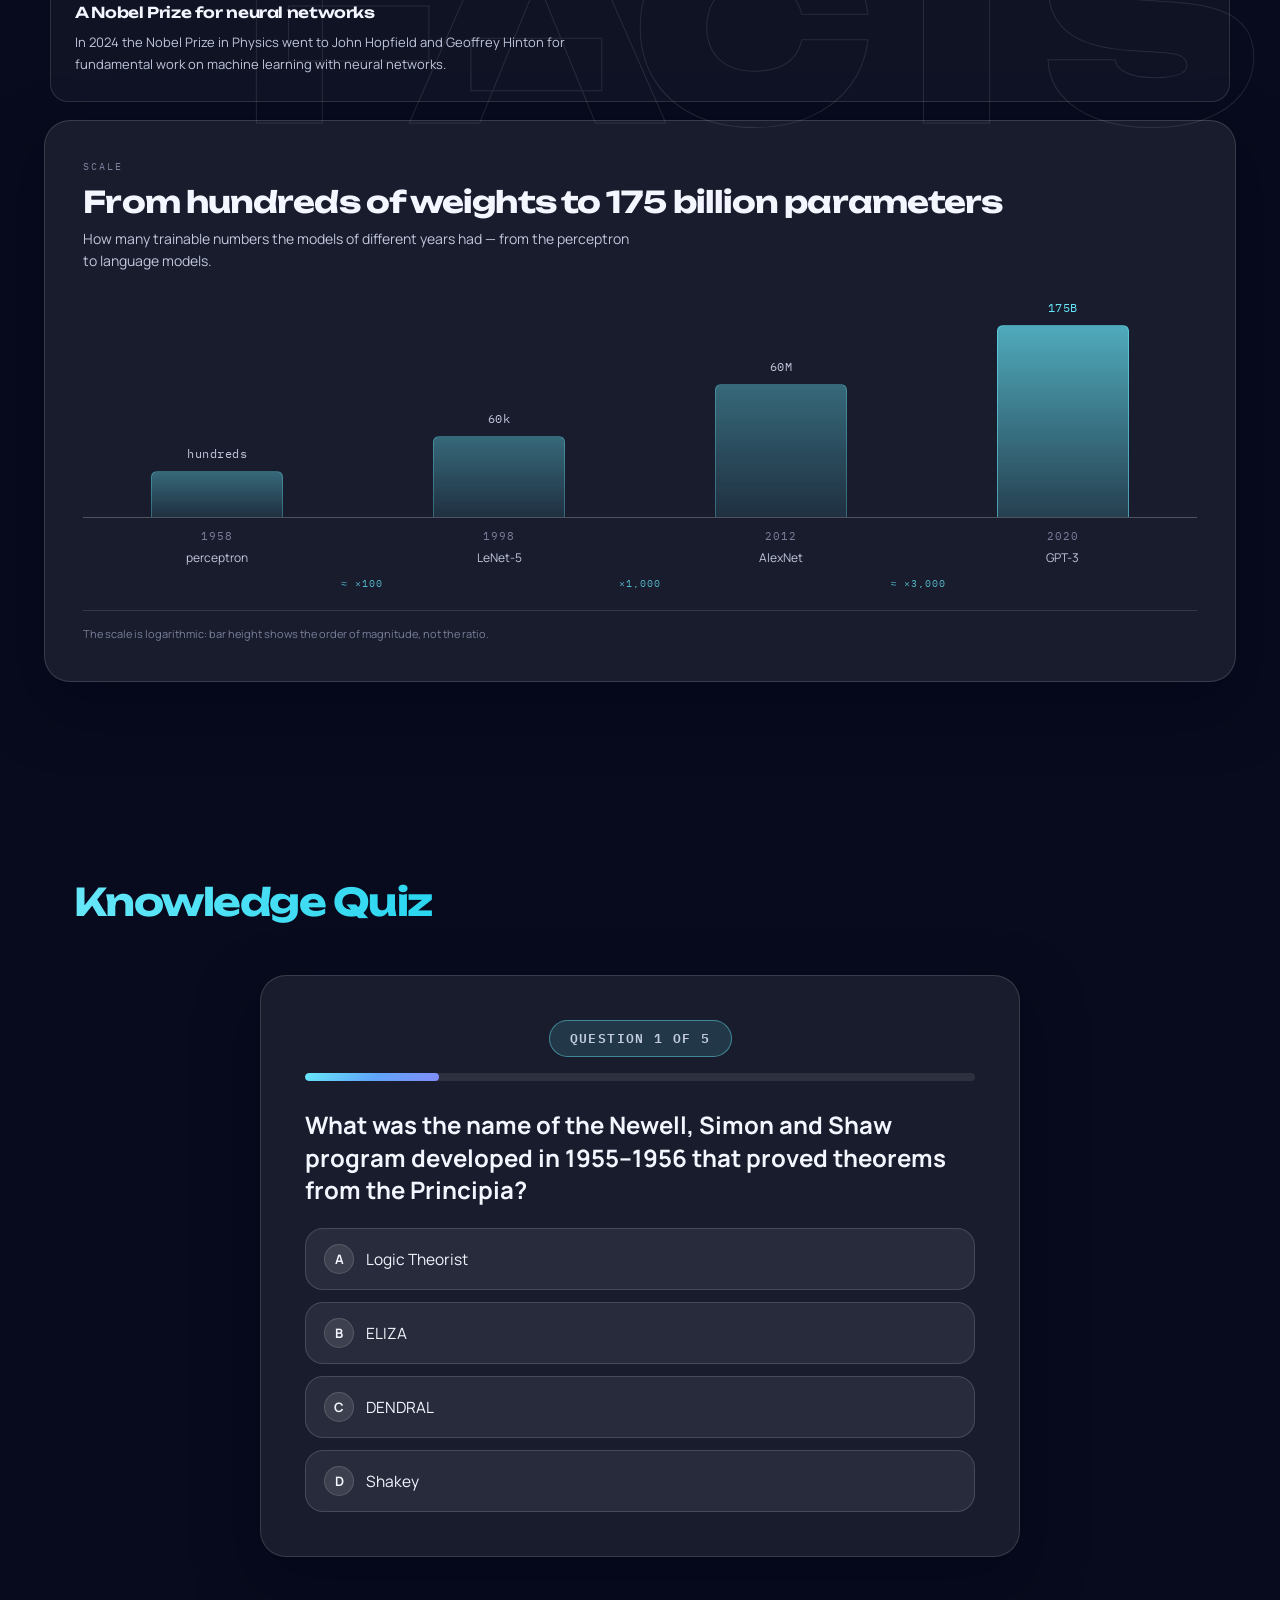
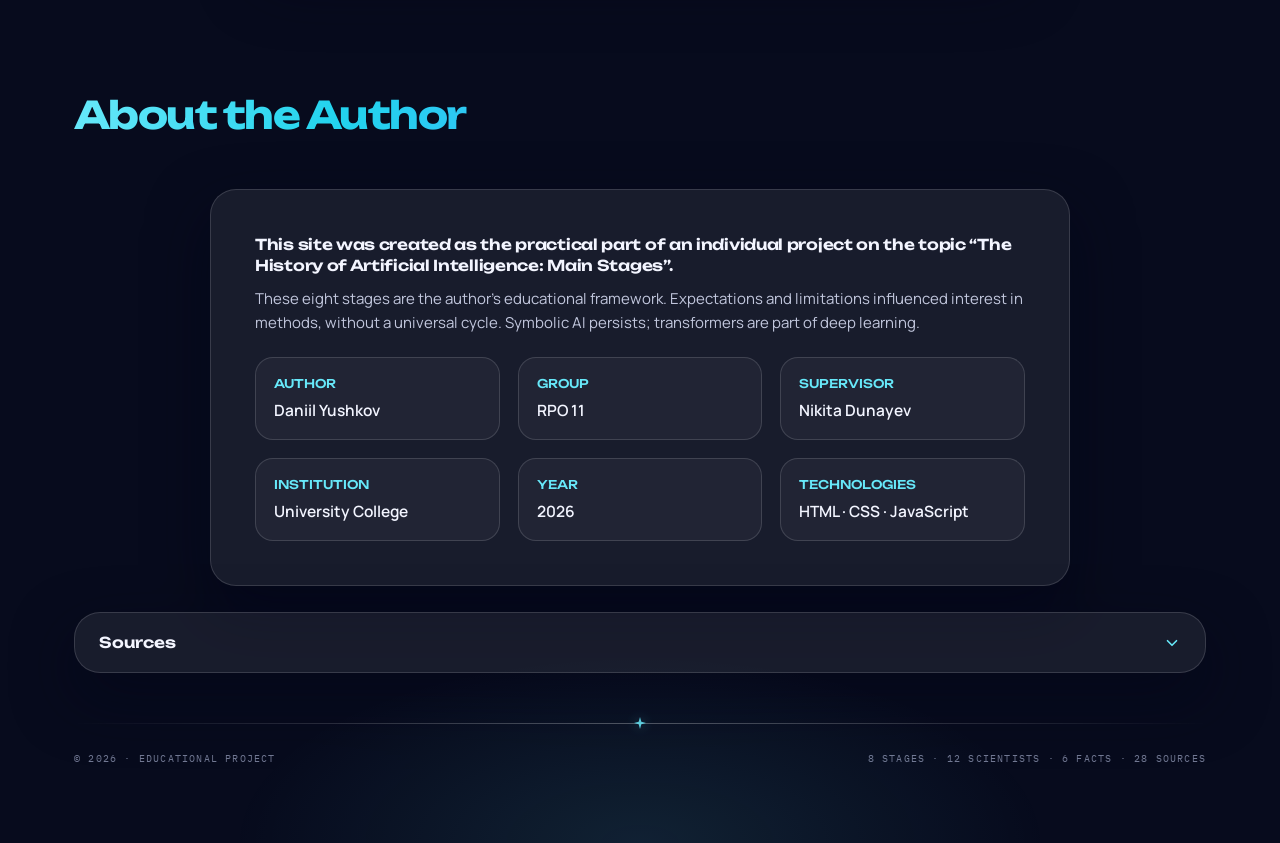
==== commit e0caaf41: "version 33 (блок «Масштаб») (14.11.2026)" ====
--- a/index.html
+++ b/index.html
@@ -1,5 +1,5 @@
 <!DOCTYPE html>
-<!-- История развития искусственного интеллекта · version 32 (немецкий язык, рекорд теста) (13.11.2026) -->
+<!-- История развития искусственного интеллекта · version 33 (блок «Масштаб») (14.11.2026) -->
 <html lang="ru">
 <head>
 <meta charset="UTF-8">
@@ -1184,8 +1184,8 @@
   padding: clamp(68px, 8vw, 104px) clamp(16px, 4vw, 44px);
   background: transparent; position: relative; overflow: hidden; isolation: isolate;
 }
-#facts::after {
-  content: "FACTS"; position: absolute; right: -1%; bottom: -4%; z-index: 0;
+#facts .facts::after {
+  content: "FACTS"; position: absolute; right: -1%; bottom: -4%; z-index: -1;
   font-family: var(--font-display); font-size: clamp(130px, 20vw, 300px);
   font-weight: 900; line-height: 0.8; letter-spacing: -0.08em;
   color: transparent; -webkit-text-stroke: 1px rgba(255, 255, 255, 0.10);
@@ -1193,6 +1193,9 @@
 }
 #facts .section-head, #facts .facts {
   max-width: 1180px; margin-left: auto; margin-right: auto; position: relative; z-index: 1;
+}
+#facts .facts {
+  isolation: isolate;
 }
 .facts { display: grid; grid-template-columns: repeat(12, 1fr); gap: 16px; }
 .fact {
@@ -1486,7 +1489,7 @@
 
 /* на телефоне контурное FACTS читалось как обрезанная каша — уменьшаем до целого слова */
 @media (max-width: 760px) {
-  #facts::after { font-size: 54px; right: 16px; bottom: 8px; letter-spacing: -0.06em; }
+  #facts .facts::after { font-size: 54px; right: 16px; bottom: 8px; letter-spacing: -0.06em; }
 }
 
 /* ---------- v32: личный рекорд теста ---------- */
@@ -1498,6 +1501,67 @@
 .result-best.new { color: var(--c1); }
 @media (max-width: 560px) {
   .result-best { font-size: 10px; letter-spacing: 0.08em; }
+}
+
+/* ---------- v33: блок «Масштаб» в фактах ---------- */
+.scale { margin-top: 18px; padding: clamp(24px, 3vw, 40px); }
+.scale-kicker {
+  font-family: var(--font-mono); font-size: 10px; letter-spacing: 0.18em;
+  text-transform: uppercase; color: var(--ink-faint);
+}
+.scale-title {
+  margin: 10px 0 8px; font-family: var(--font-display); font-weight: 700;
+  font-size: clamp(20px, 2.4vw, 30px); letter-spacing: -0.03em; line-height: 1.15;
+  overflow-wrap: break-word;
+}
+.scale-sub { margin: 0 0 26px; max-width: 62ch; color: var(--ink-soft); font-size: 14px; line-height: 1.6; }
+.scale-chart {
+  display: grid; grid-template-columns: repeat(4, 1fr); grid-template-rows: minmax(0, 1fr) auto auto auto;
+  column-gap: 14px; height: 268px; padding-top: 26px;
+}
+.scale-track { position: relative; display: flex; align-items: flex-end; justify-content: center; min-height: 0; }
+.scale-bar {
+  width: 100%; max-width: 132px; height: var(--h);
+  border-radius: 6px 6px 0 0;
+  background: linear-gradient(180deg, rgba(var(--rgb-1), 0.38), rgba(var(--rgb-1), 0.10));
+  border: 1px solid rgba(var(--rgb-1), 0.30); border-bottom: 0;
+  print-color-adjust: exact; -webkit-print-color-adjust: exact;
+}
+.scale-bar.accent {
+  background: linear-gradient(180deg, rgba(var(--rgb-1), 0.70), rgba(var(--rgb-1), 0.18));
+  border-color: rgba(var(--rgb-1), 0.55);
+}
+.scale-val {
+  position: absolute; left: 0; right: 0; bottom: calc(var(--h) + 8px);
+  text-align: center;
+  font-family: var(--font-mono); font-size: 12px; letter-spacing: 0.04em; color: var(--ink-soft);
+  white-space: nowrap;
+}
+.scale-val.accent { color: var(--c1); }
+.scale-axis { grid-column: 1 / -1; border-top: 1px solid var(--line-strong); }
+.scale-year { margin-top: 10px; text-align: center; font-family: var(--font-mono); font-size: 11px; letter-spacing: 0.1em; color: var(--ink-faint); }
+.scale-name { margin-top: 2px; text-align: center; font-size: 12px; color: var(--ink-soft); }
+.scale-steps { position: relative; height: 18px; margin-top: 9px; }
+.scale-steps span {
+  position: absolute; top: 0; transform: translateX(-50%);
+  font-family: var(--font-mono); font-size: 10px; letter-spacing: 0.1em;
+  color: var(--c1); opacity: 0.75; white-space: nowrap;
+}
+.scale-steps span:nth-child(1) { left: 25%; }
+.scale-steps span:nth-child(2) { left: 50%; }
+.scale-steps span:nth-child(3) { left: 75%; }
+.scale-note { margin: 16px 0 0; padding-top: 14px; border-top: 1px solid var(--line); font-size: 11px; color: var(--ink-faint); }
+@media (max-width: 760px) {
+  .scale-chart { height: 216px; gap: 8px; padding-top: 22px; }
+  .scale-title { font-size: 22px; }
+  .scale-val { font-size: 10px; }
+  .scale-steps { display: none; }
+  .scale-note { border-top: 0; padding-top: 0; margin-top: 10px; }
+}
+@media print {
+  .scale-bar { background: #e8e8e8 !important; border-color: #999 !important; }
+  .scale-bar.accent { background: #cfcfcf !important; }
+  .scale-val.accent, .scale-steps span { color: #111 !important; }
 }
 
 </style>
@@ -1618,6 +1682,28 @@
     <p class="section-sub" data-i18n="facts_sub">Неожиданные детали истории, которые не найдёшь в учебнике.</p>
   </div>
   <div class="facts" id="factsGrid"></div>
+  <div class="scale glass reveal">
+    <div class="scale-kicker" data-i18n="scale_kicker">Масштаб</div>
+    <h3 class="scale-title" data-i18n="scale_title">От сотни весов до 175 миллиардов параметров</h3>
+    <p class="scale-sub" data-i18n="scale_sub">Сколько настраиваемых чисел было в моделях разных лет — от персептрона до языковых моделей.</p>
+    <div class="scale-chart">
+      <div class="scale-track" style="--h:24%"><span class="scale-val" data-i18n="scale_v1">сотни</span><div class="scale-bar"></div></div>
+      <div class="scale-track" style="--h:42%"><span class="scale-val" data-i18n="scale_v2">60 тыс.</span><div class="scale-bar"></div></div>
+      <div class="scale-track" style="--h:69%"><span class="scale-val" data-i18n="scale_v3">60 млн</span><div class="scale-bar"></div></div>
+      <div class="scale-track" style="--h:100%"><span class="scale-val accent" data-i18n="scale_v4">175 млрд</span><div class="scale-bar accent"></div></div>
+      <div class="scale-axis" aria-hidden="true"></div>
+      <div class="scale-year">1958</div>
+      <div class="scale-year">1998</div>
+      <div class="scale-year">2012</div>
+      <div class="scale-year">2020</div>
+      <div class="scale-name" data-i18n="scale_n1">персептрон</div>
+      <div class="scale-name">LeNet-5</div>
+      <div class="scale-name">AlexNet</div>
+      <div class="scale-name">GPT-3</div>
+    </div>
+    <div class="scale-steps"><span data-i18n="scale_s1">≈ × 100</span><span data-i18n="scale_s2">× 1 000</span><span data-i18n="scale_s3">≈ × 3 000</span></div>
+    <p class="scale-note" data-i18n="scale_note">Шкала логарифмическая: высота столбца — порядок величины, а не кратность.</p>
+  </div>
 </section>
 
 <!-- QUIZ -->
@@ -1817,6 +1903,18 @@
     "sources_note": "Ссылки открываются через интернет; учебный текст и фотографии доступны офлайн. Записи сохранены на языке оригинала. Сведения о портретах — в раскрываемом блоке.",
     "foot_note": "© 2026 · Учебный проект",
     "foot_meta": "8 этапов · 12 учёных · 6 фактов · 28 источников",
+    "scale_kicker": "Масштаб",
+    "scale_title": "От сотни весов до 175 миллиардов параметров",
+    "scale_sub": "Сколько настраиваемых чисел было в моделях разных лет — от персептрона до языковых моделей.",
+    "scale_v1": "сотни",
+    "scale_v2": "60 тыс.",
+    "scale_v3": "60 млн",
+    "scale_v4": "175 млрд",
+    "scale_n1": "персептрон",
+    "scale_s1": "≈ × 100",
+    "scale_s2": "× 1 000",
+    "scale_s3": "≈ × 3 000",
+    "scale_note": "Шкала логарифмическая: высота столбца — порядок величины, а не кратность.",
     "meaning": "Значение:",
     "years_suffix": " гг.",
     "lang_label": "Язык",
@@ -2231,6 +2329,18 @@
     "sources_note": "Links require internet; educational text and photographs remain available offline. Entries retain their original language. Portrait credits are in the expandable list.",
     "foot_note": "© 2026 · Educational project",
     "foot_meta": "8 stages · 12 scientists · 6 facts · 28 sources",
+    "scale_kicker": "Scale",
+    "scale_title": "From hundreds of weights to 175 billion parameters",
+    "scale_sub": "How many trainable numbers the models of different years had — from the perceptron to language models.",
+    "scale_v1": "hundreds",
+    "scale_v2": "60k",
+    "scale_v3": "60M",
+    "scale_v4": "175B",
+    "scale_n1": "perceptron",
+    "scale_s1": "≈ ×100",
+    "scale_s2": "×1,000",
+    "scale_s3": "≈ ×3,000",
+    "scale_note": "The scale is logarithmic: bar height shows the order of magnitude, not the ratio.",
     "meaning": "Significance:",
     "years_suffix": "",
     "lang_label": "Language",
@@ -2645,6 +2755,18 @@
     "sources_note": "Die Links benötigen Internet; Lehrtext und Fotografien bleiben offline verfügbar. Die Einträge stehen in der Originalsprache. Bildnachweise finden sich in der ausklappbaren Liste.",
     "foot_note": "© 2026 · Lernprojekt",
     "foot_meta": "8 Etappen · 12 Wissenschaftler · 6 Fakten · 28 Quellen",
+    "scale_kicker": "Maßstab",
+    "scale_title": "Von hundert Gewichten zu 175 Milliarden Parametern",
+    "scale_sub": "Wie viele trainierbare Zahlen die Modelle verschiedener Jahre hatten — vom Perzeptron bis zu Sprachmodellen.",
+    "scale_v1": "Hunderte",
+    "scale_v2": "60 Tsd.",
+    "scale_v3": "60 Mio.",
+    "scale_v4": "175 Mrd.",
+    "scale_n1": "Perzeptron",
+    "scale_s1": "≈ × 100",
+    "scale_s2": "× 1 000",
+    "scale_s3": "≈ × 3 000",
+    "scale_note": "Die Skala ist logarithmisch: Die Balkenhöhe zeigt die Größenordnung, nicht das Verhältnis.",
     "meaning": "Bedeutung:",
     "years_suffix": "",
     "lang_label": "Sprache",
@@ -3059,6 +3181,18 @@
     "sources_note": "Linki wymagają internetu; tekst i zdjęcia są dostępne offline. Opisy zachowano w języku oryginału. Autorzy portretów znajdują się na rozwijanej liście.",
     "foot_note": "© 2026 · Projekt edukacyjny",
     "foot_meta": "8 etapów · 12 naukowców · 6 faktów · 28 źródeł",
+    "scale_kicker": "Skala",
+    "scale_title": "Od setek wag do 175 miliardów parametrów",
+    "scale_sub": "Ile nastawialnych liczb miały modele różnych lat — od perceptronu do modeli językowych.",
+    "scale_v1": "setki",
+    "scale_v2": "60 tys.",
+    "scale_v3": "60 mln",
+    "scale_v4": "175 mld",
+    "scale_n1": "perceptron",
+    "scale_s1": "≈ × 100",
+    "scale_s2": "× 1 000",
+    "scale_s3": "≈ × 3 000",
+    "scale_note": "Skala jest logarytmiczna: wysokość słupka pokazuje rząd wielkości, a nie krotność.",
     "meaning": "Znaczenie:",
     "years_suffix": " r.",
     "lang_label": "Język",
@@ -3473,6 +3607,18 @@
     "sources_note": "链接需要网络；正文和照片可离线阅读。书目保留原文，肖像来源见可展开列表。",
     "foot_note": "© 2026 · 教学项目",
     "foot_meta": "8 个阶段 · 12 位科学家 · 6 个事实 · 28 条来源",
+    "scale_kicker": "规模",
+    "scale_title": "从几百个权重到 1750 亿个参数",
+    "scale_sub": "不同年份的模型各有多少个可训练参数——从感知机到语言模型。",
+    "scale_v1": "几百",
+    "scale_v2": "6000 万",
+    "scale_v3": "6 亿",
+    "scale_v4": "1750 亿",
+    "scale_n1": "感知机",
+    "scale_s1": "≈ ×100",
+    "scale_s2": "×1000",
+    "scale_s3": "≈ ×3000",
+    "scale_note": "纵轴为对数刻度：柱高表示数量级，而不是倍数。",
     "meaning": "意义：",
     "years_suffix": " 年",
     "lang_label": "语言",
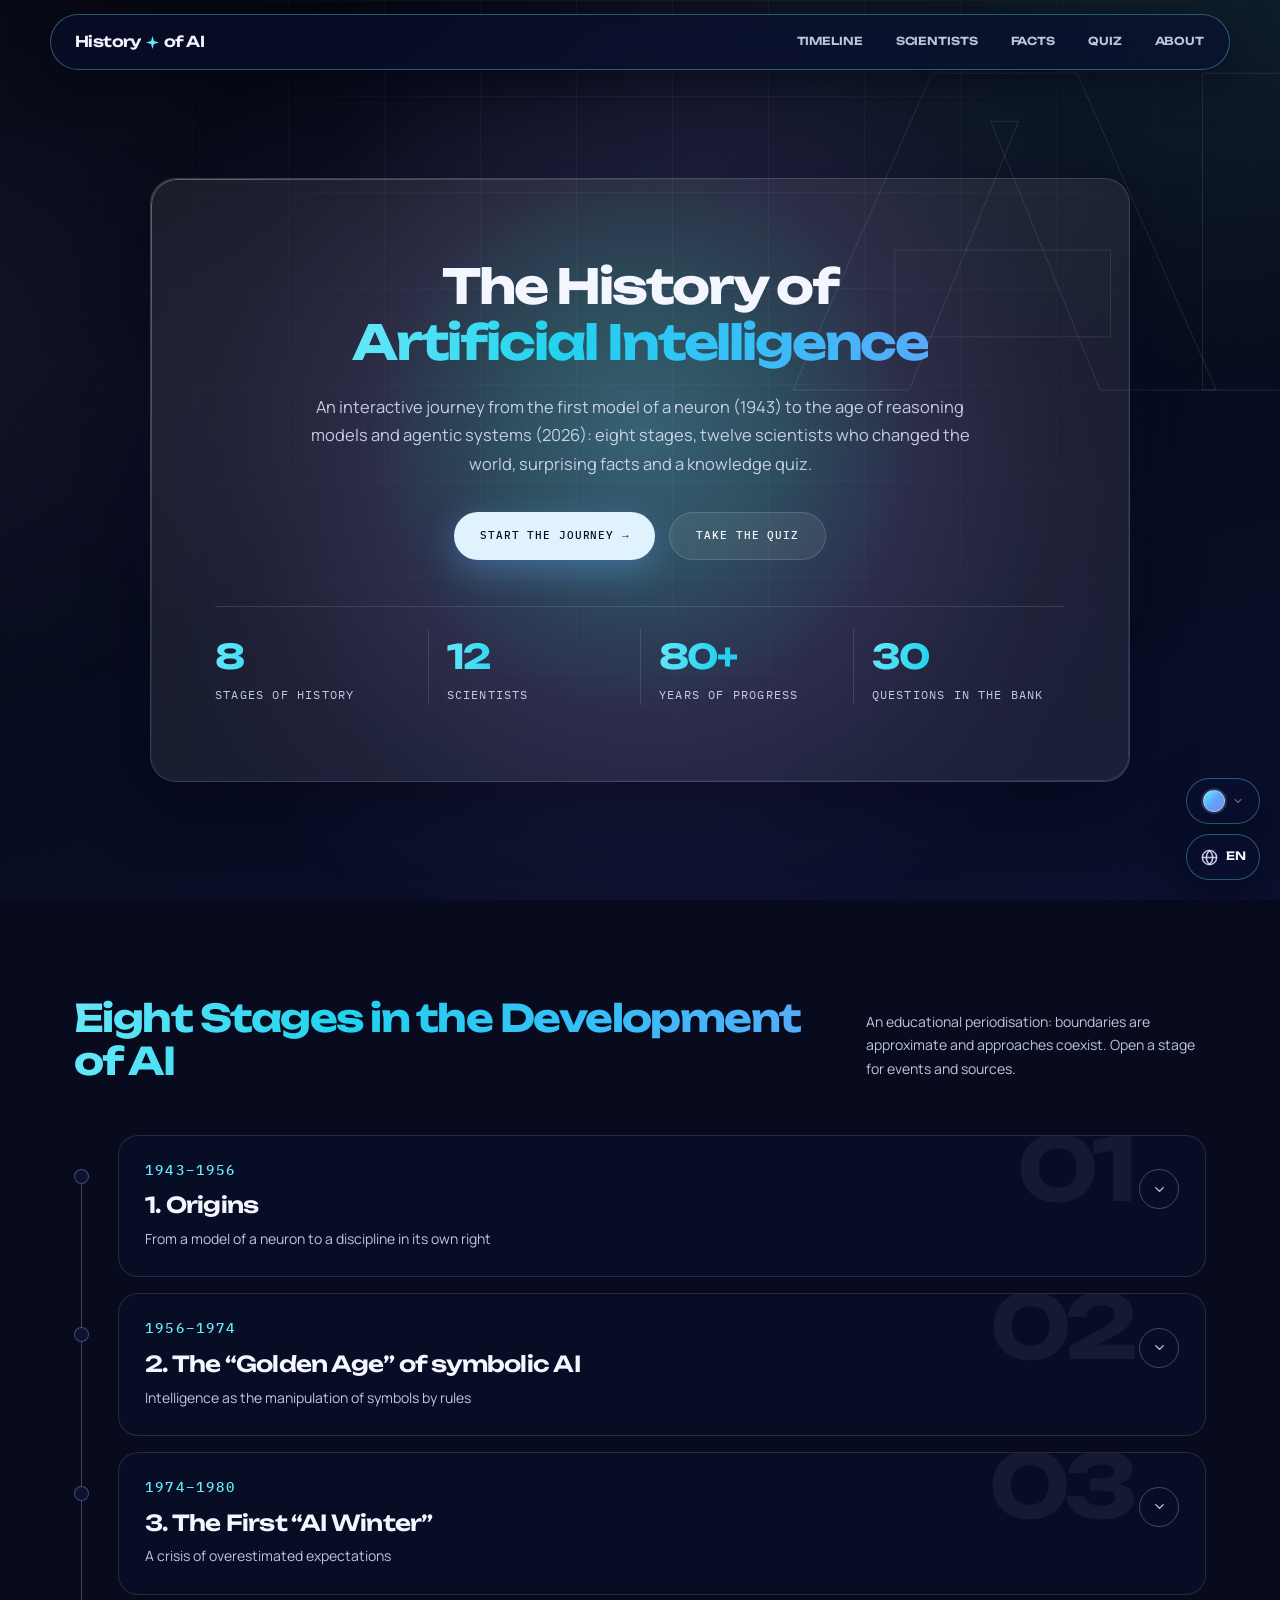
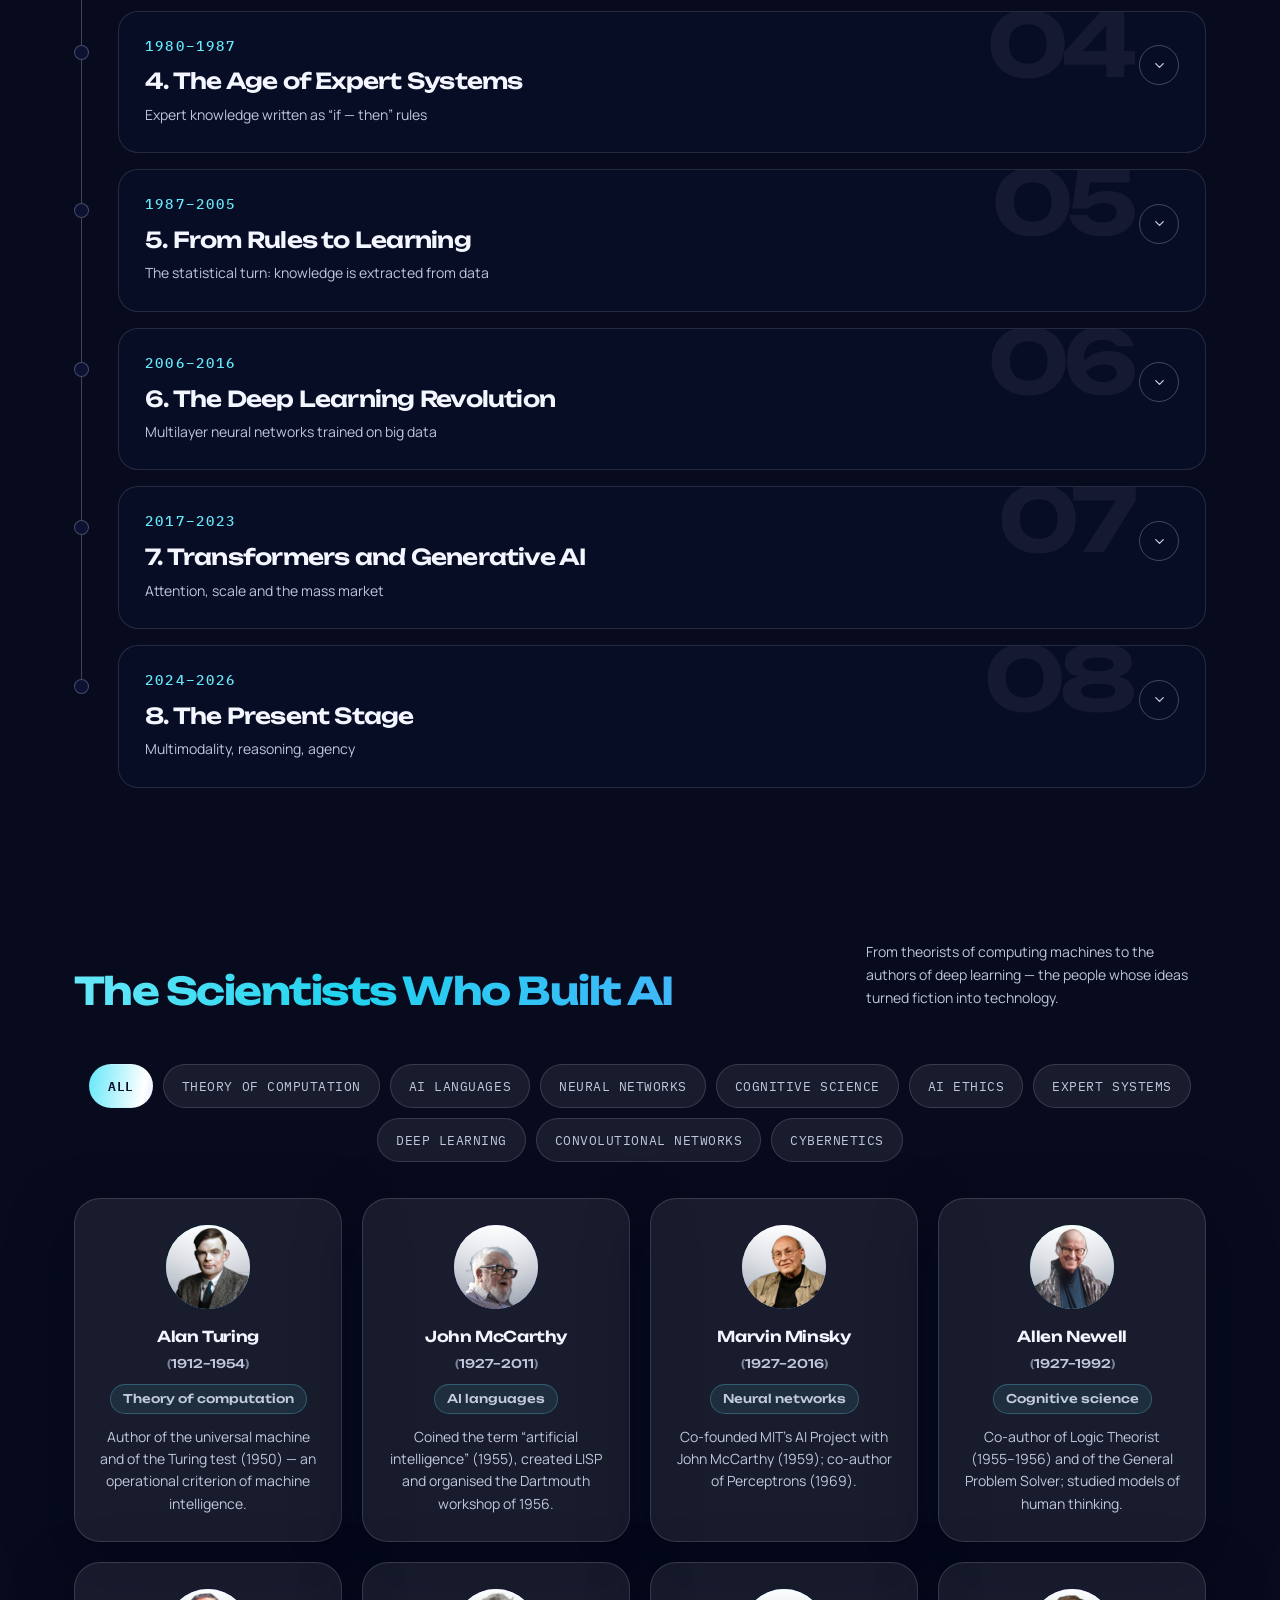
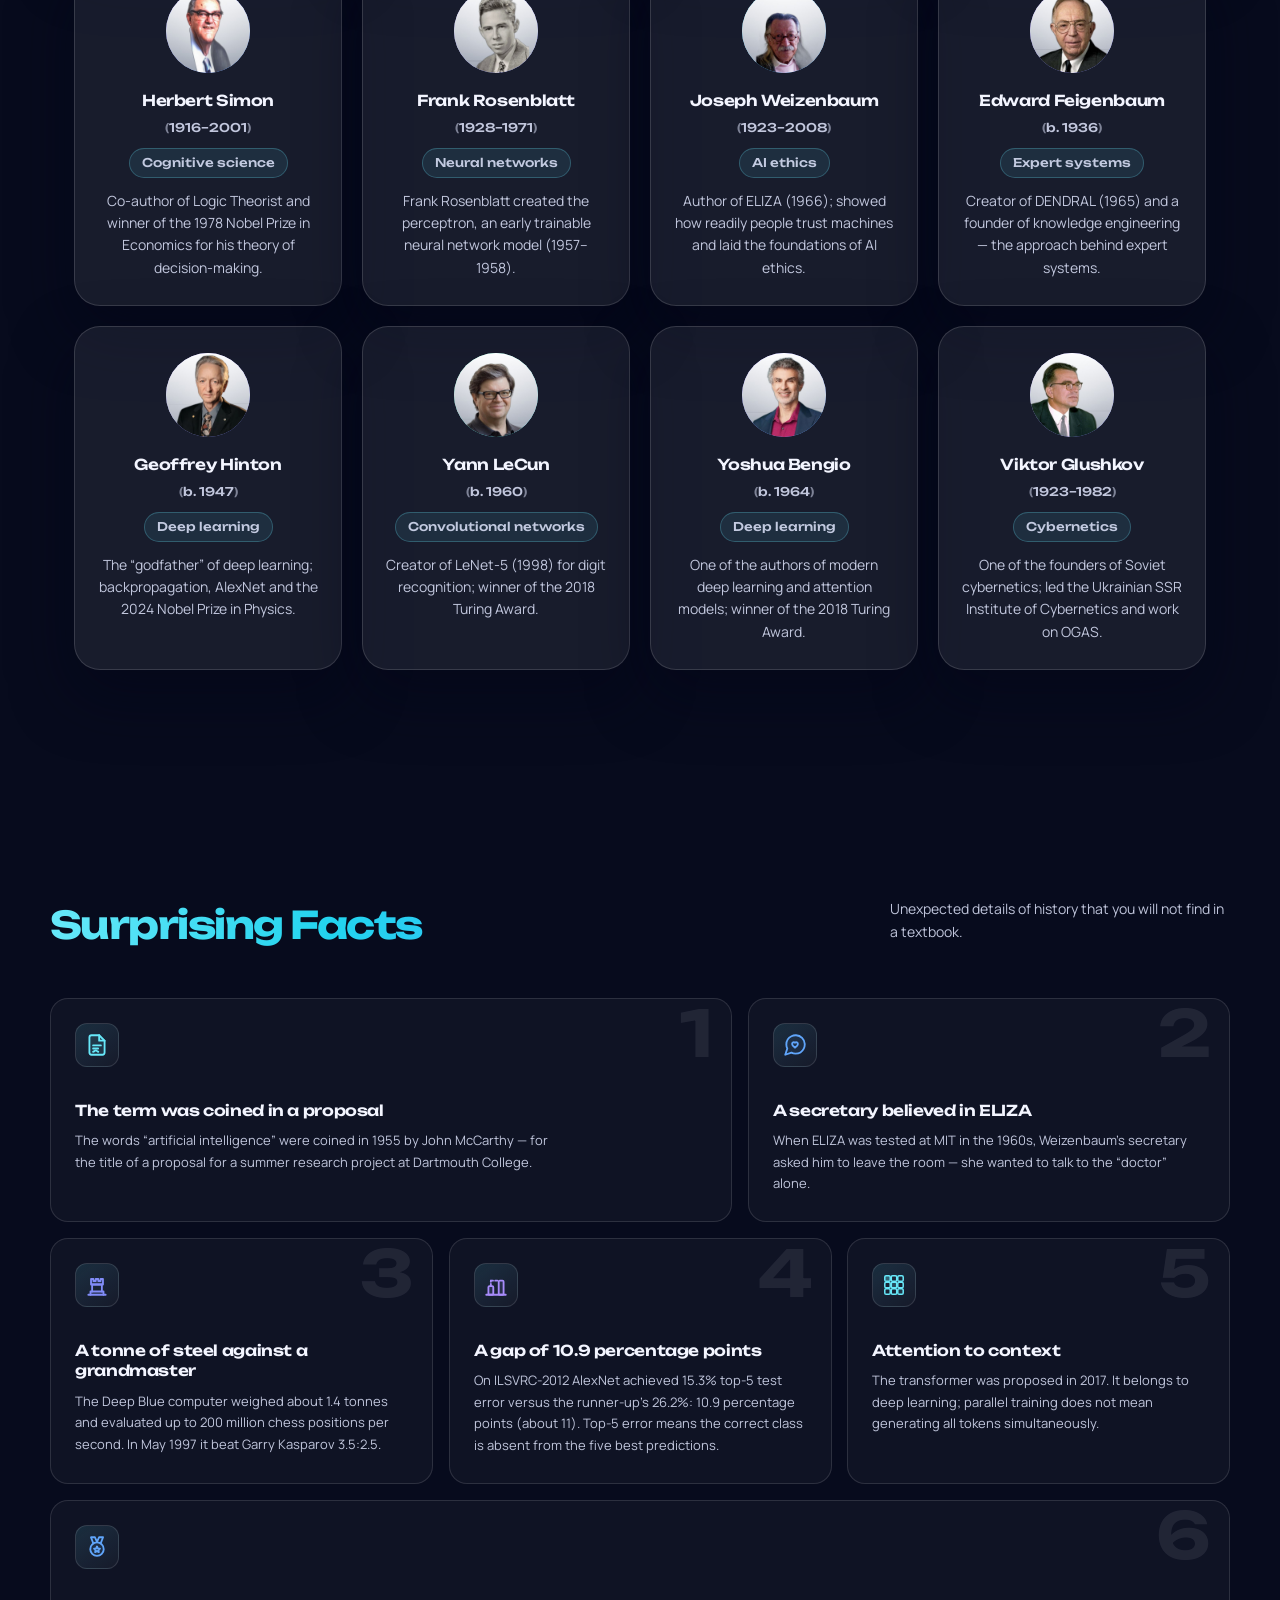
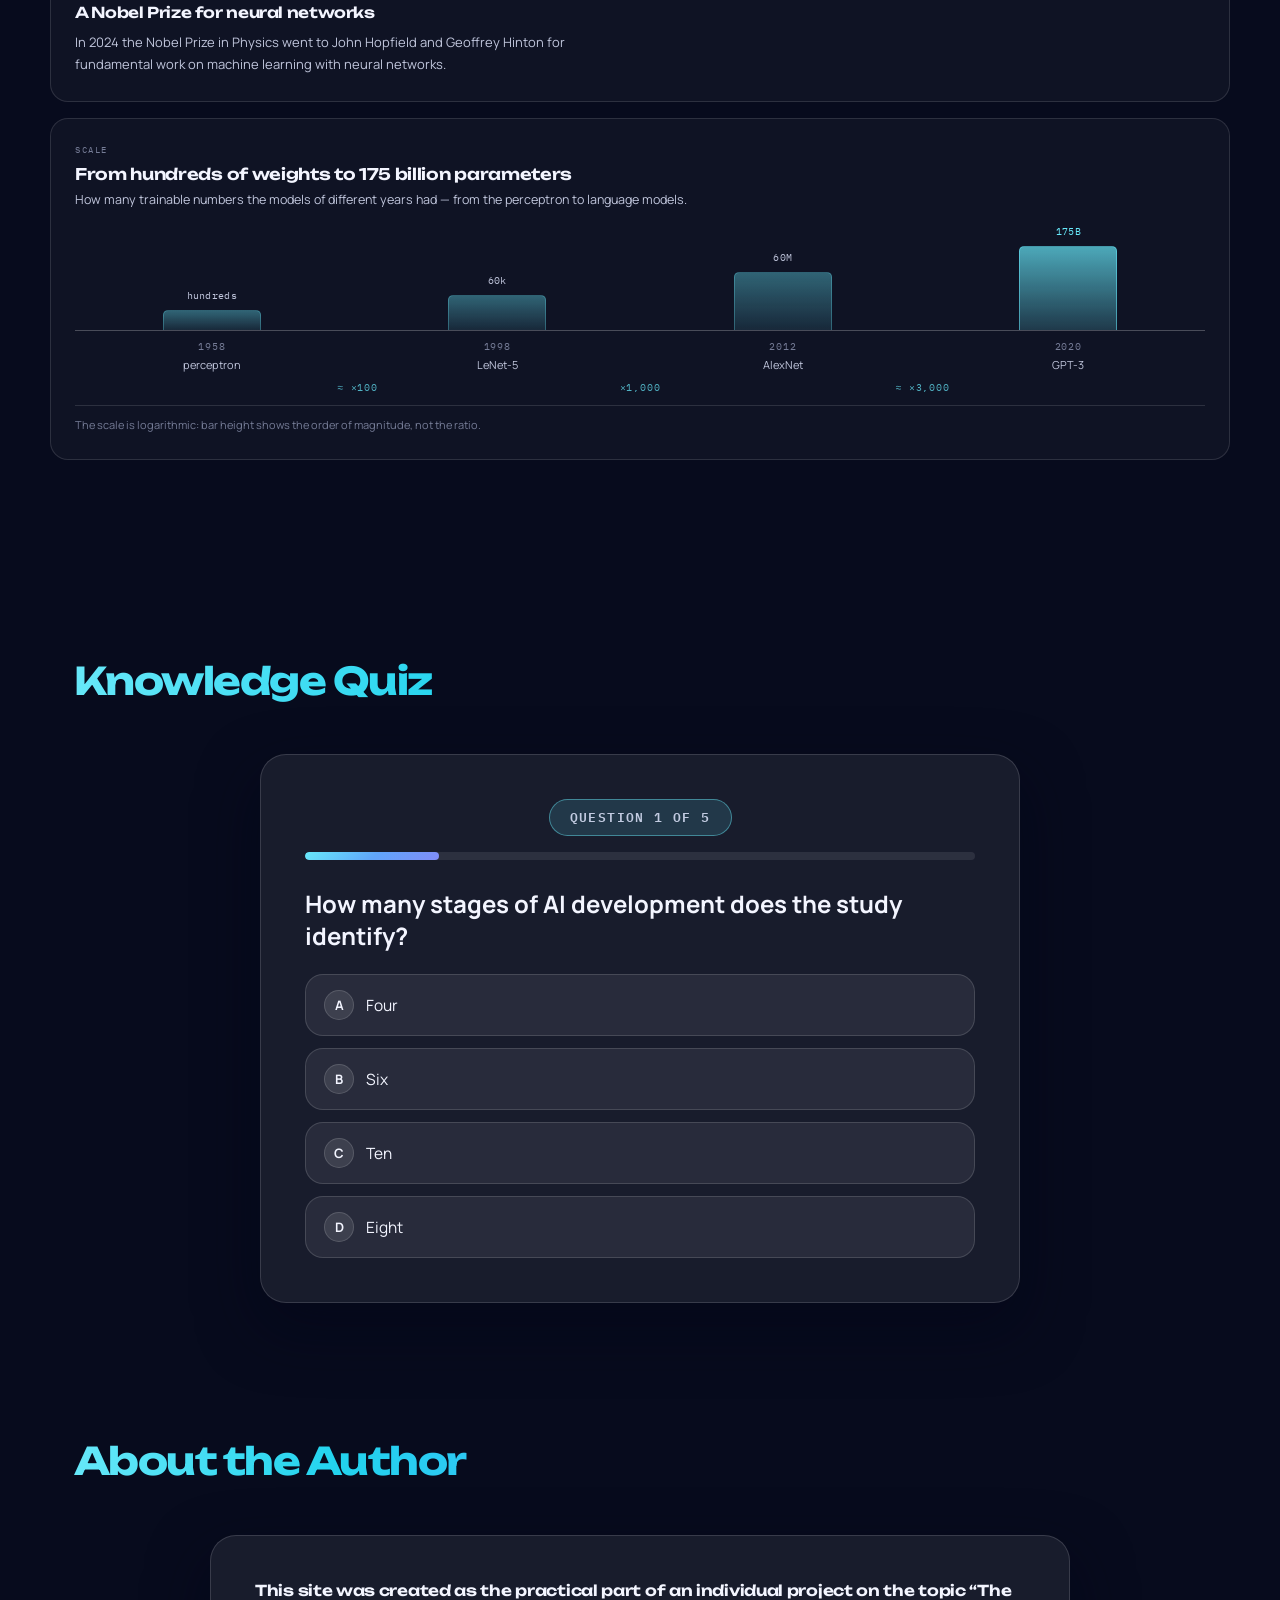
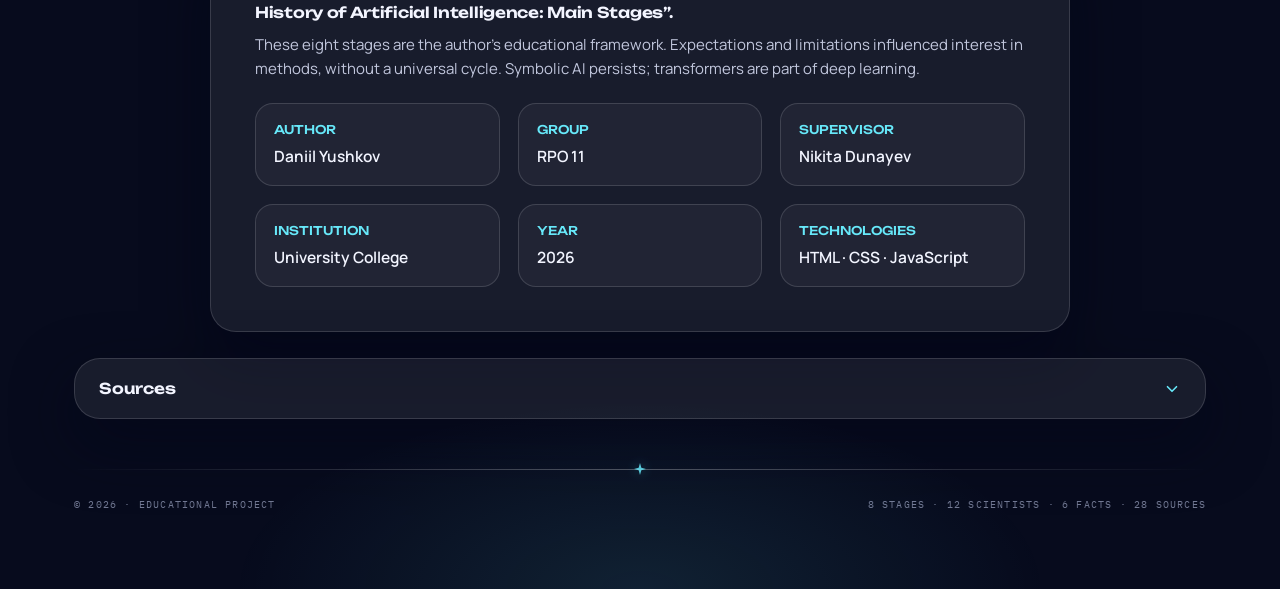
==== commit 5843771b: "version 34 (компактный «Масштаб», без FACTS) (14.11.2026)" ====
--- a/index.html
+++ b/index.html
@@ -1,5 +1,5 @@
 <!DOCTYPE html>
-<!-- История развития искусственного интеллекта · version 33 (блок «Масштаб») (14.11.2026) -->
+<!-- История развития искусственного интеллекта · version 34 (компактный «Масштаб», без FACTS) (14.11.2026) -->
 <html lang="ru">
 <head>
 <meta charset="UTF-8">
@@ -1184,18 +1184,8 @@
   padding: clamp(68px, 8vw, 104px) clamp(16px, 4vw, 44px);
   background: transparent; position: relative; overflow: hidden; isolation: isolate;
 }
-#facts .facts::after {
-  content: "FACTS"; position: absolute; right: -1%; bottom: -4%; z-index: -1;
-  font-family: var(--font-display); font-size: clamp(130px, 20vw, 300px);
-  font-weight: 900; line-height: 0.8; letter-spacing: -0.08em;
-  color: transparent; -webkit-text-stroke: 1px rgba(255, 255, 255, 0.10);
-  pointer-events: none; user-select: none;
-}
 #facts .section-head, #facts .facts {
   max-width: 1180px; margin-left: auto; margin-right: auto; position: relative; z-index: 1;
-}
-#facts .facts {
-  isolation: isolate;
 }
 .facts { display: grid; grid-template-columns: repeat(12, 1fr); gap: 16px; }
 .fact {
@@ -1487,9 +1477,7 @@
   }
 }
 
-/* на телефоне контурное FACTS читалось как обрезанная каша — уменьшаем до целого слова */
 @media (max-width: 760px) {
-  #facts .facts::after { font-size: 54px; right: 16px; bottom: 8px; letter-spacing: -0.06em; }
 }
 
 /* ---------- v32: личный рекорд теста ---------- */
@@ -1504,25 +1492,27 @@
 }
 
 /* ---------- v33: блок «Масштаб» в фактах ---------- */
-.scale { margin-top: 18px; padding: clamp(24px, 3vw, 40px); }
+.scale {
+  max-width: 1180px; margin: 16px auto 0; padding: 24px 24px 26px; border-radius: 18px;
+  background: rgba(255, 255, 255, 0.035); border: 1px solid var(--line); box-shadow: none;
+}
 .scale-kicker {
-  font-family: var(--font-mono); font-size: 10px; letter-spacing: 0.18em;
+  font-family: var(--font-mono); font-size: 9px; letter-spacing: 0.18em;
   text-transform: uppercase; color: var(--ink-faint);
 }
 .scale-title {
-  margin: 10px 0 8px; font-family: var(--font-display); font-weight: 700;
-  font-size: clamp(20px, 2.4vw, 30px); letter-spacing: -0.03em; line-height: 1.15;
-  overflow-wrap: break-word;
-}
-.scale-sub { margin: 0 0 26px; max-width: 62ch; color: var(--ink-soft); font-size: 14px; line-height: 1.6; }
+  margin: 7px 0 5px; font-family: var(--font-display); font-weight: 600;
+  font-size: 16px; letter-spacing: -0.02em; line-height: 1.3; overflow-wrap: break-word;
+}
+.scale-sub { margin: 0 0 14px; max-width: 78ch; color: var(--ink-soft); font-size: 12.5px; line-height: 1.55; }
 .scale-chart {
   display: grid; grid-template-columns: repeat(4, 1fr); grid-template-rows: minmax(0, 1fr) auto auto auto;
-  column-gap: 14px; height: 268px; padding-top: 26px;
+  column-gap: 12px; height: 150px; padding-top: 22px;
 }
 .scale-track { position: relative; display: flex; align-items: flex-end; justify-content: center; min-height: 0; }
 .scale-bar {
-  width: 100%; max-width: 132px; height: var(--h);
-  border-radius: 6px 6px 0 0;
+  width: 100%; max-width: 98px; height: var(--h);
+  border-radius: 5px 5px 0 0;
   background: linear-gradient(180deg, rgba(var(--rgb-1), 0.38), rgba(var(--rgb-1), 0.10));
   border: 1px solid rgba(var(--rgb-1), 0.30); border-bottom: 0;
   print-color-adjust: exact; -webkit-print-color-adjust: exact;
@@ -1532,31 +1522,32 @@
   border-color: rgba(var(--rgb-1), 0.55);
 }
 .scale-val {
-  position: absolute; left: 0; right: 0; bottom: calc(var(--h) + 8px);
+  position: absolute; left: 0; right: 0; bottom: calc(var(--h) + 6px);
   text-align: center;
-  font-family: var(--font-mono); font-size: 12px; letter-spacing: 0.04em; color: var(--ink-soft);
+  font-family: var(--font-mono); font-size: 10px; letter-spacing: 0.03em; color: var(--ink-soft);
   white-space: nowrap;
 }
 .scale-val.accent { color: var(--c1); }
 .scale-axis { grid-column: 1 / -1; border-top: 1px solid var(--line-strong); }
-.scale-year { margin-top: 10px; text-align: center; font-family: var(--font-mono); font-size: 11px; letter-spacing: 0.1em; color: var(--ink-faint); }
-.scale-name { margin-top: 2px; text-align: center; font-size: 12px; color: var(--ink-soft); }
-.scale-steps { position: relative; height: 18px; margin-top: 9px; }
+.scale-year { margin-top: 8px; text-align: center; font-family: var(--font-mono); font-size: 10px; letter-spacing: 0.08em; color: var(--ink-faint); }
+.scale-name { margin-top: 1px; text-align: center; font-size: 11px; color: var(--ink-soft); }
+.scale-steps { position: relative; height: 15px; margin-top: 6px; }
 .scale-steps span {
   position: absolute; top: 0; transform: translateX(-50%);
-  font-family: var(--font-mono); font-size: 10px; letter-spacing: 0.1em;
+  font-family: var(--font-mono); font-size: 10px; letter-spacing: 0.08em;
   color: var(--c1); opacity: 0.75; white-space: nowrap;
 }
 .scale-steps span:nth-child(1) { left: 25%; }
 .scale-steps span:nth-child(2) { left: 50%; }
 .scale-steps span:nth-child(3) { left: 75%; }
-.scale-note { margin: 16px 0 0; padding-top: 14px; border-top: 1px solid var(--line); font-size: 11px; color: var(--ink-faint); }
+.scale-note { margin: 10px 0 0; padding-top: 10px; border-top: 1px solid var(--line); font-size: 11px; color: var(--ink-faint); }
 @media (max-width: 760px) {
-  .scale-chart { height: 216px; gap: 8px; padding-top: 22px; }
-  .scale-title { font-size: 22px; }
-  .scale-val { font-size: 10px; }
+  .scale { padding: 20px 18px 22px; }
+  .scale-chart { height: 128px; column-gap: 8px; padding-top: 20px; }
+  .scale-title { font-size: 15px; }
+  .scale-sub { font-size: 12px; }
   .scale-steps { display: none; }
-  .scale-note { border-top: 0; padding-top: 0; margin-top: 10px; }
+  .scale-note { border-top: 0; padding-top: 0; margin-top: 8px; }
 }
 @media print {
   .scale-bar { background: #e8e8e8 !important; border-color: #999 !important; }
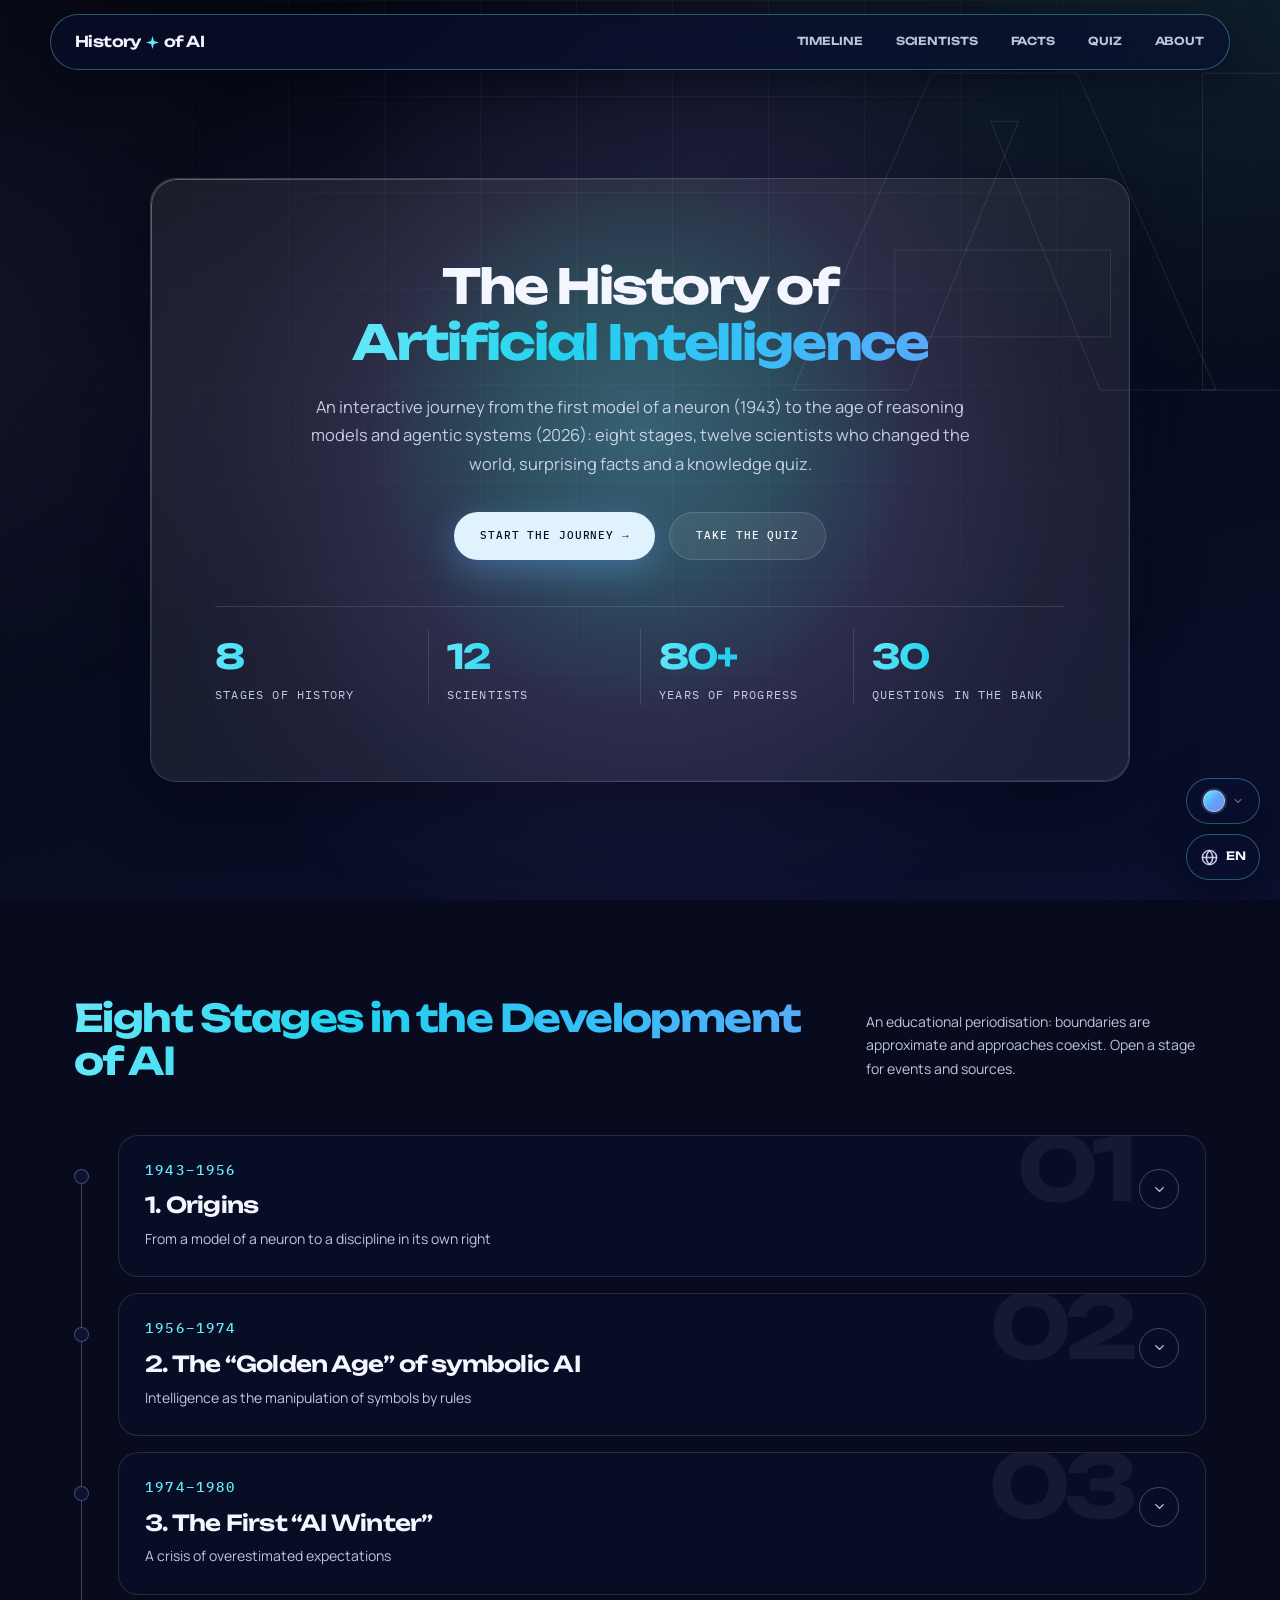
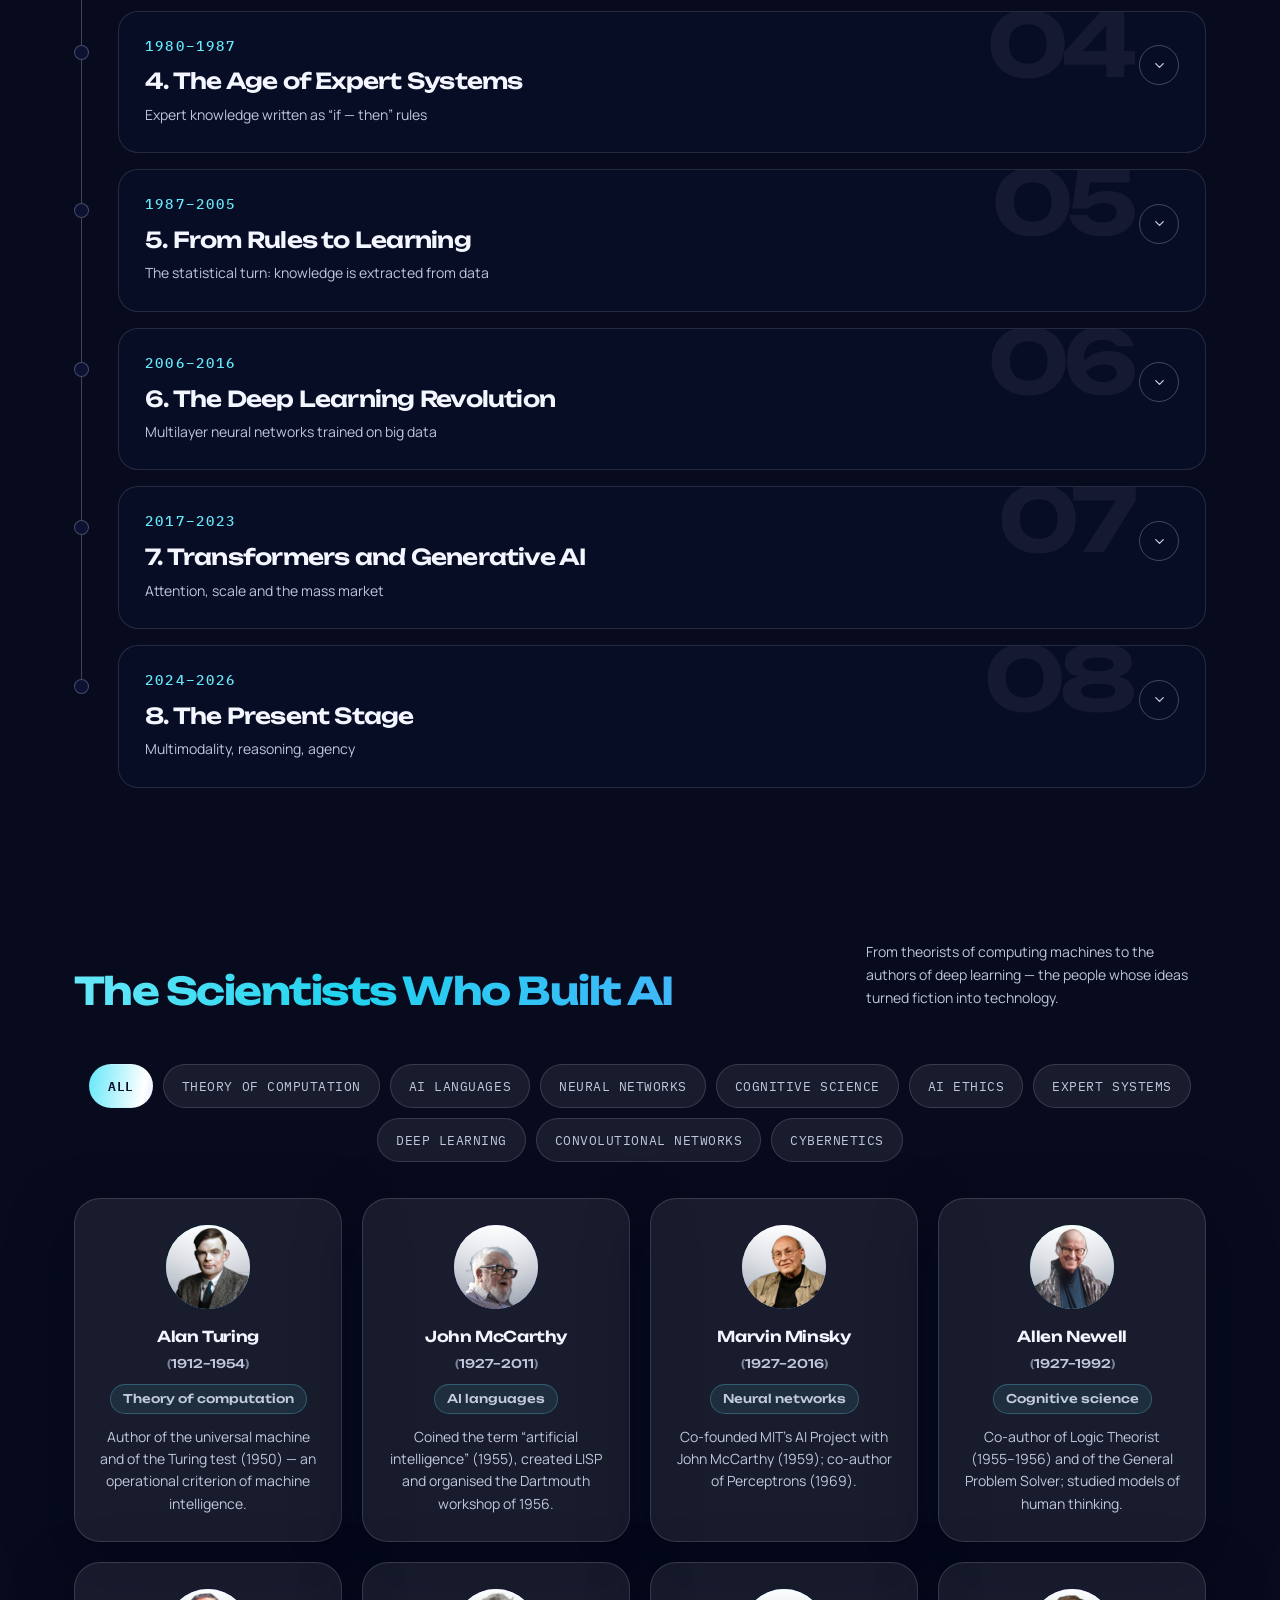
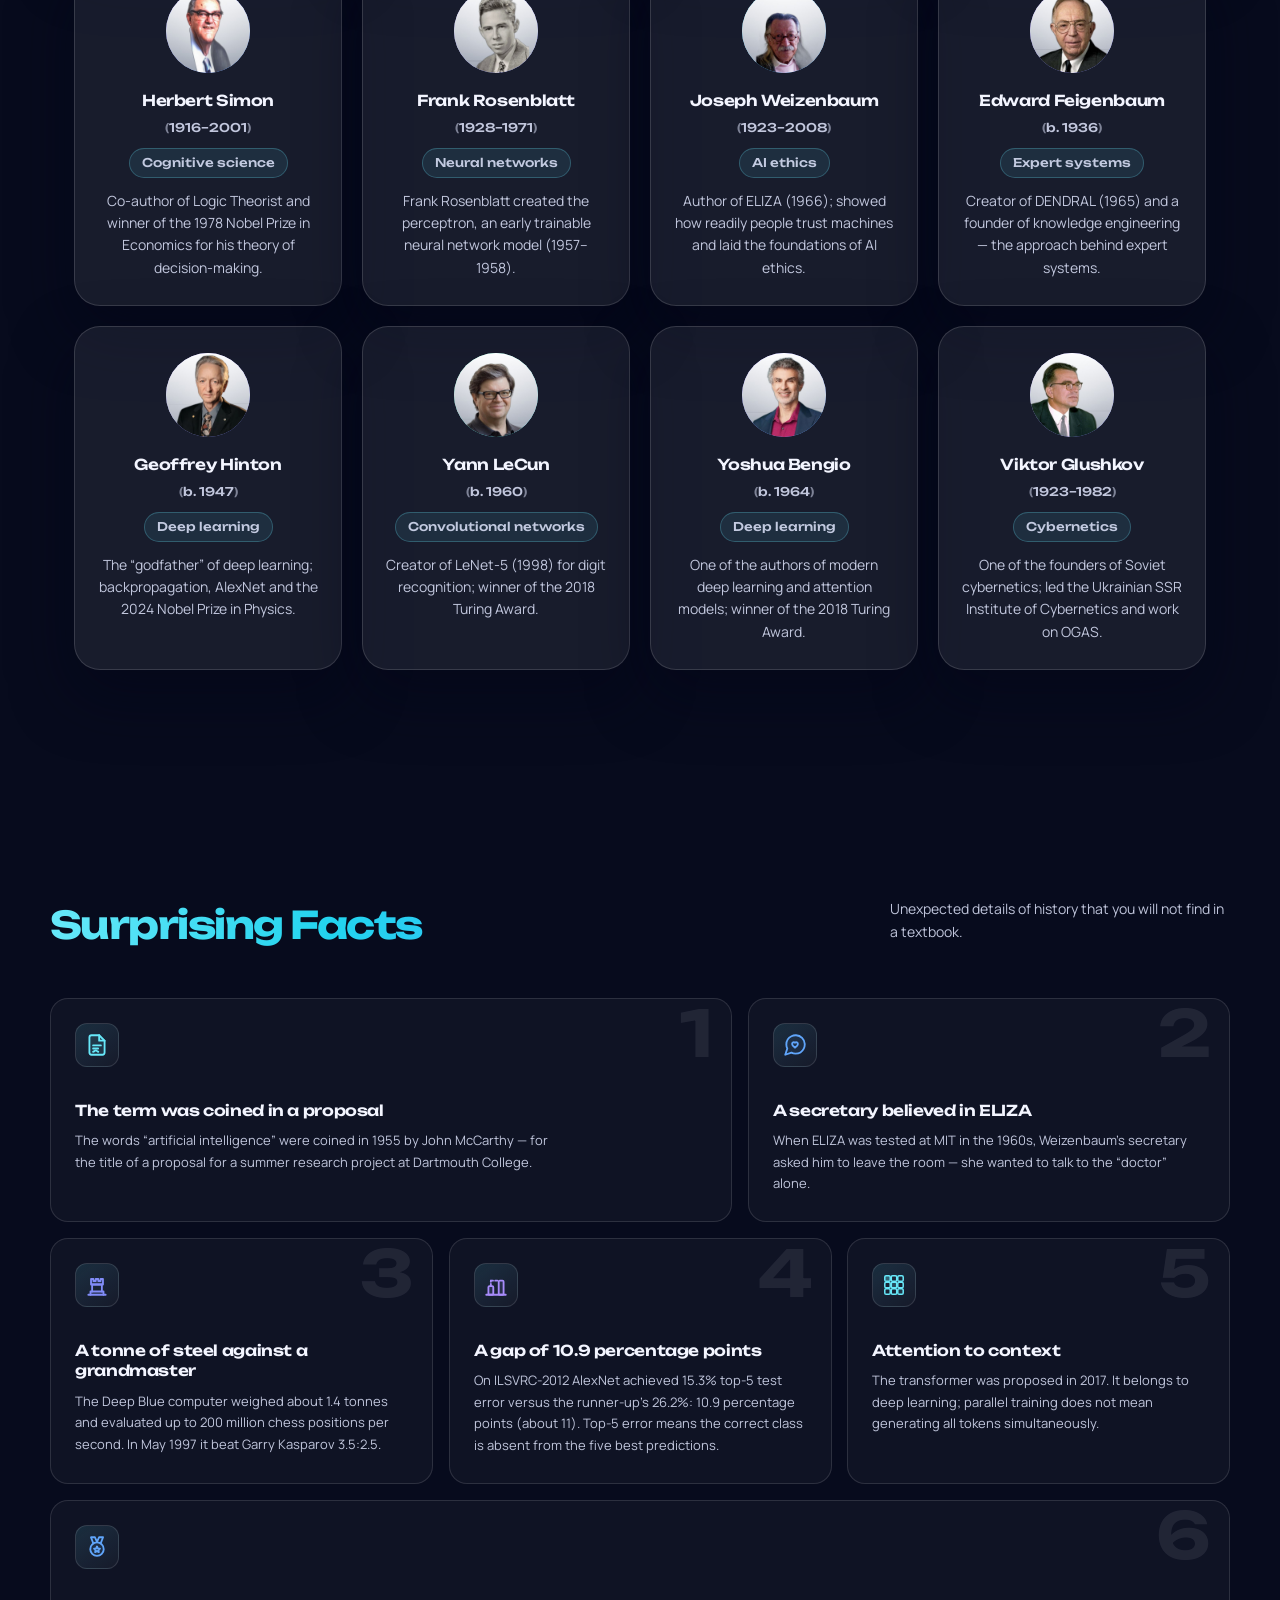
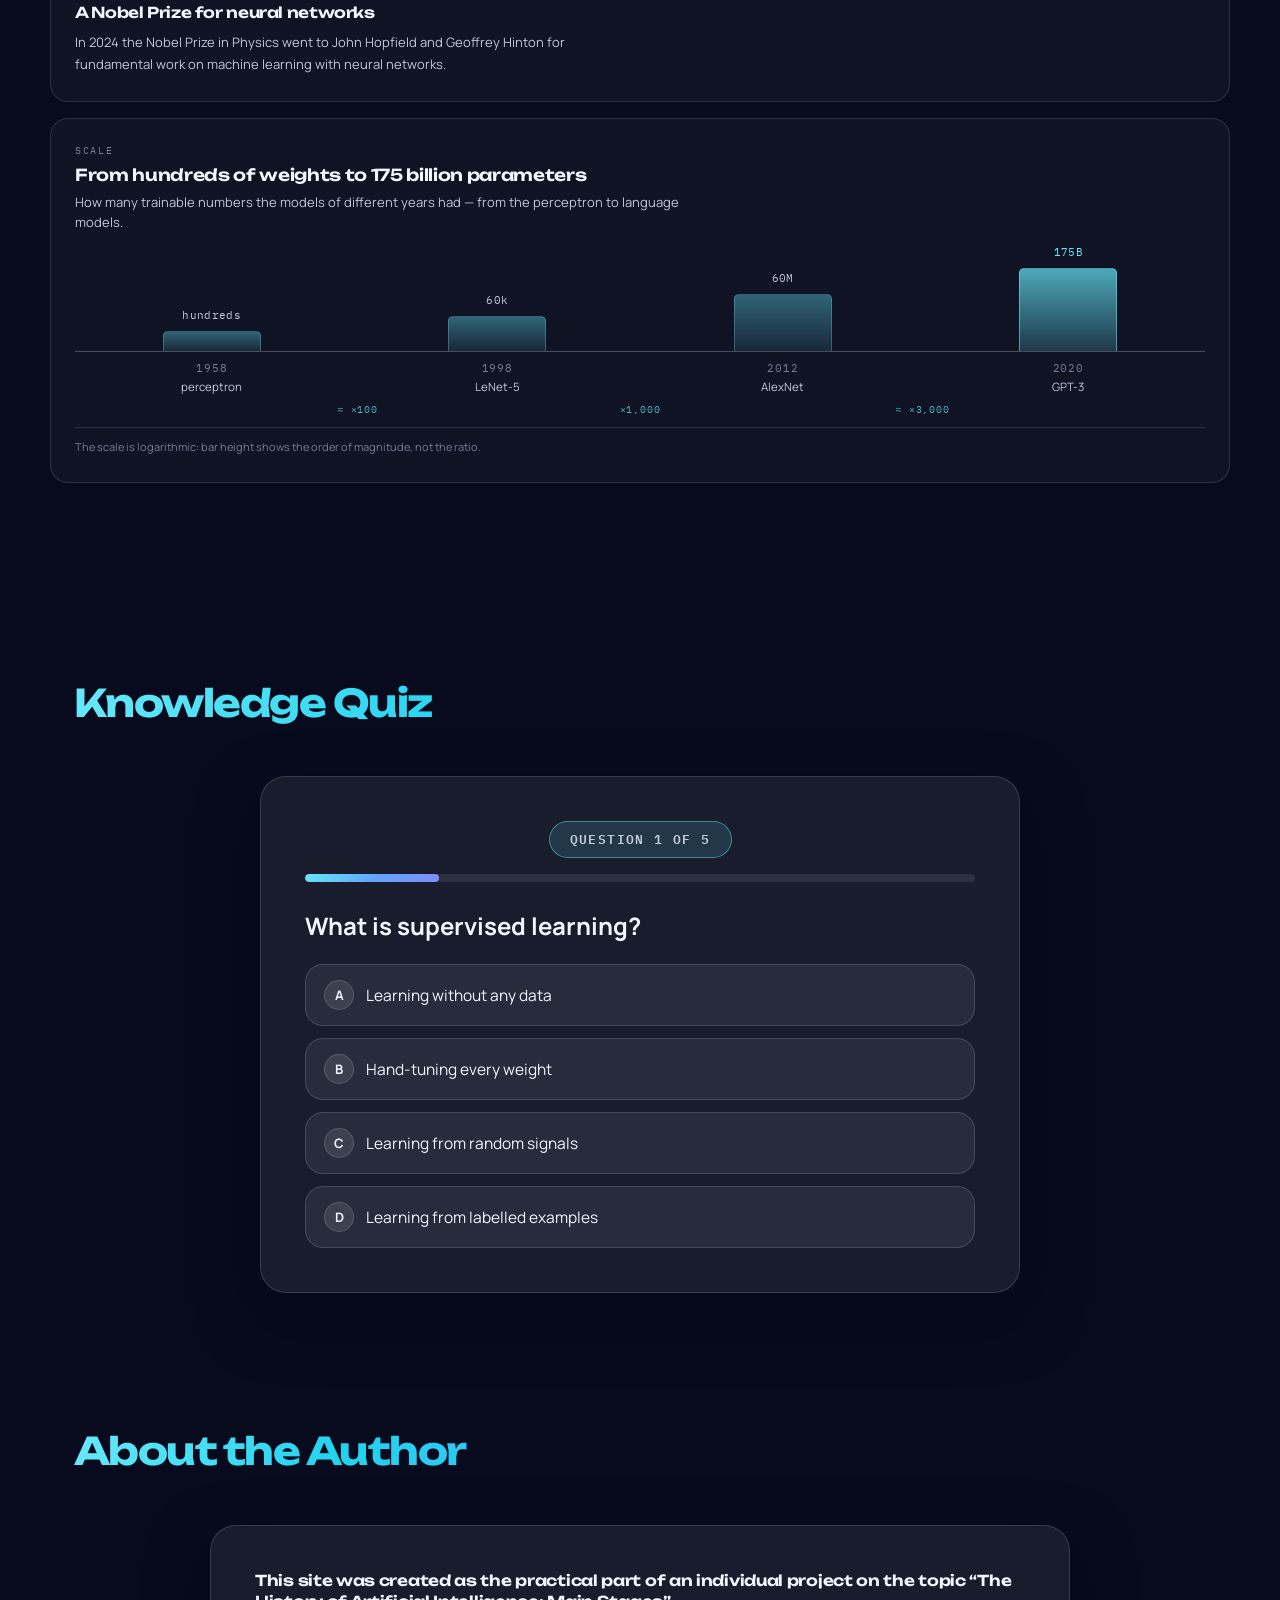
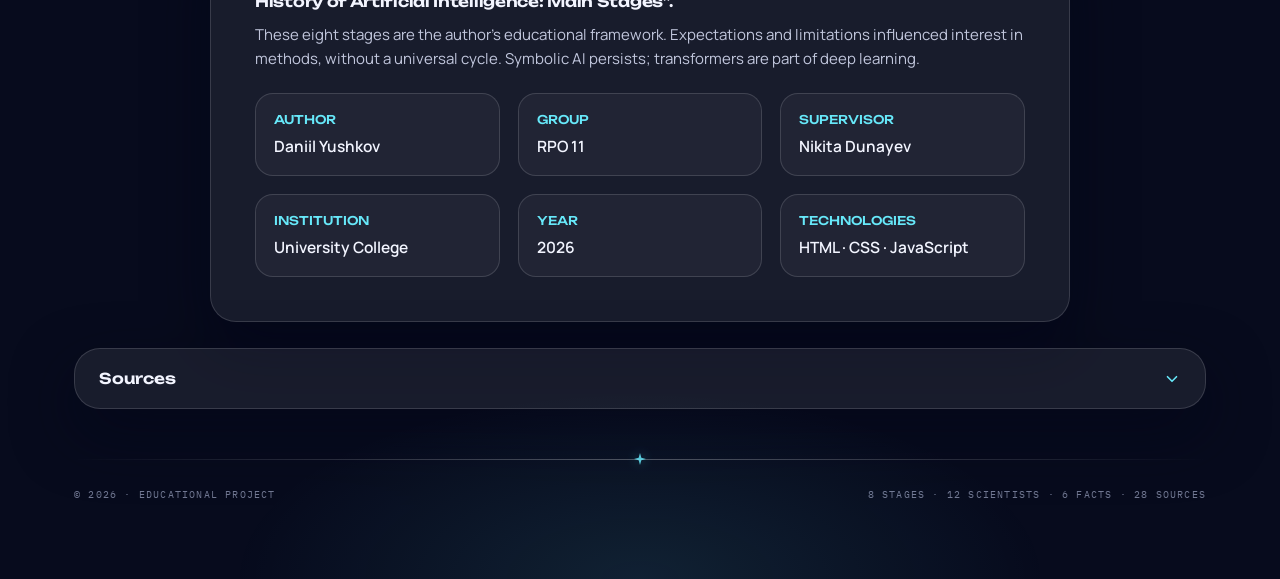
==== commit de8f0cb5: "version 35 (адаптивные шрифты «Масштаба») (14.11.2026)" ====
--- a/index.html
+++ b/index.html
@@ -1,5 +1,5 @@
 <!DOCTYPE html>
-<!-- История развития искусственного интеллекта · version 34 (компактный «Масштаб», без FACTS) (14.11.2026) -->
+<!-- История развития искусственного интеллекта · version 35 (адаптивные шрифты «Масштаба») (14.11.2026) -->
 <html lang="ru">
 <head>
 <meta charset="UTF-8">
@@ -1497,14 +1497,14 @@
   background: rgba(255, 255, 255, 0.035); border: 1px solid var(--line); box-shadow: none;
 }
 .scale-kicker {
-  font-family: var(--font-mono); font-size: 9px; letter-spacing: 0.18em;
+  font-family: var(--font-mono); font-size: 9.5px; letter-spacing: 0.18em;
   text-transform: uppercase; color: var(--ink-faint);
 }
 .scale-title {
   margin: 7px 0 5px; font-family: var(--font-display); font-weight: 600;
-  font-size: 16px; letter-spacing: -0.02em; line-height: 1.3; overflow-wrap: break-word;
-}
-.scale-sub { margin: 0 0 14px; max-width: 78ch; color: var(--ink-soft); font-size: 12.5px; line-height: 1.55; }
+  font-size: 16.5px; letter-spacing: -0.02em; line-height: 1.3; overflow-wrap: break-word;
+}
+.scale-sub { margin: 0 0 14px; max-width: 78ch; color: var(--ink-soft); font-size: 13px; line-height: 1.55; }
 .scale-chart {
   display: grid; grid-template-columns: repeat(4, 1fr); grid-template-rows: minmax(0, 1fr) auto auto auto;
   column-gap: 12px; height: 150px; padding-top: 22px;
@@ -1524,13 +1524,13 @@
 .scale-val {
   position: absolute; left: 0; right: 0; bottom: calc(var(--h) + 6px);
   text-align: center;
-  font-family: var(--font-mono); font-size: 10px; letter-spacing: 0.03em; color: var(--ink-soft);
+  font-family: var(--font-mono); font-size: 11px; letter-spacing: 0.03em; color: var(--ink-soft);
   white-space: nowrap;
 }
 .scale-val.accent { color: var(--c1); }
 .scale-axis { grid-column: 1 / -1; border-top: 1px solid var(--line-strong); }
-.scale-year { margin-top: 8px; text-align: center; font-family: var(--font-mono); font-size: 10px; letter-spacing: 0.08em; color: var(--ink-faint); }
-.scale-name { margin-top: 1px; text-align: center; font-size: 11px; color: var(--ink-soft); }
+.scale-year { margin-top: 8px; text-align: center; font-family: var(--font-mono); font-size: 10.5px; letter-spacing: 0.08em; color: var(--ink-faint); }
+.scale-name { margin-top: 1px; text-align: center; font-size: 11.5px; color: var(--ink-soft); }
 .scale-steps { position: relative; height: 15px; margin-top: 6px; }
 .scale-steps span {
   position: absolute; top: 0; transform: translateX(-50%);
@@ -1541,13 +1541,29 @@
 .scale-steps span:nth-child(2) { left: 50%; }
 .scale-steps span:nth-child(3) { left: 75%; }
 .scale-note { margin: 10px 0 0; padding-top: 10px; border-top: 1px solid var(--line); font-size: 11px; color: var(--ink-faint); }
+
+/* планшет: карточка уже, типографика на шаг мельче */
+@media (max-width: 1100px) {
+  .scale-title { font-size: 15.5px; }
+  .scale-sub { font-size: 12.5px; }
+  .scale-chart { height: 140px; }
+  .scale-val { font-size: 10.5px; }
+  .scale-year { font-size: 10px; }
+  .scale-name { font-size: 11px; }
+  .scale-note { font-size: 10.5px; }
+}
+/* телефон: мелкие подписи графика, заголовок как у карточек фактов */
 @media (max-width: 760px) {
   .scale { padding: 20px 18px 22px; }
-  .scale-chart { height: 128px; column-gap: 8px; padding-top: 20px; }
-  .scale-title { font-size: 15px; }
-  .scale-sub { font-size: 12px; }
+  .scale-kicker { font-size: 8.5px; }
+  .scale-title { font-size: 14.5px; }
+  .scale-sub { font-size: 11.5px; }
+  .scale-chart { height: 120px; column-gap: 8px; padding-top: 18px; }
+  .scale-val { font-size: 9.5px; }
+  .scale-year { font-size: 9px; letter-spacing: 0.06em; }
+  .scale-name { font-size: 10px; }
   .scale-steps { display: none; }
-  .scale-note { border-top: 0; padding-top: 0; margin-top: 8px; }
+  .scale-note { border-top: 0; padding-top: 0; margin-top: 8px; font-size: 10px; }
 }
 @media print {
   .scale-bar { background: #e8e8e8 !important; border-color: #999 !important; }
